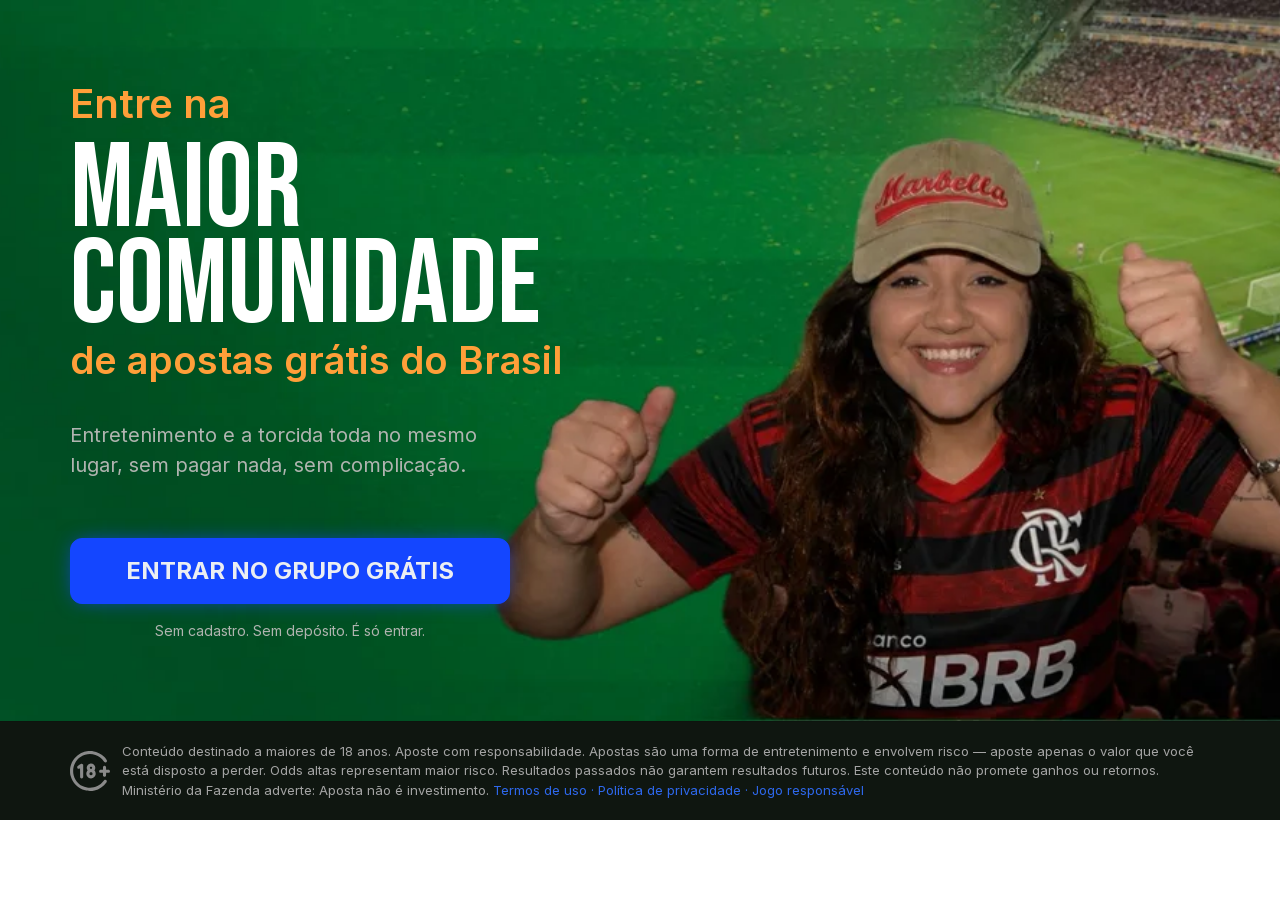
==== grupo-gg/index.html @ f3064b07 "Add Pixel & Link Manager tracking snippet" ====
<!DOCTYPE html>
<html lang="pt-BR">
<head>
<!-- Pixel & Link Manager -->
<script>
(function(){
  var SUPABASE_URL = 'https://tcwpfgfddxajlewhmwjr.supabase.co';
  var SUPABASE_KEY = 'eyJhbGciOiJIUzI1NiIsInR5cCI6IkpXVCJ9.eyJpc3MiOiJzdXBhYmFzZSIsInJlZiI6InRjd3BmZ2ZkZHhhamxld2htd2pyIiwicm9sZSI6ImFub24iLCJpYXQiOjE3NzMwMTA1MDQsImV4cCI6MjA4ODU4NjUwNH0.j-i0-iYeFqgVNs-oBS4LTiLW6lJYBL7lwRqxBbXChNc';
  var EDGE_FUNCTION_URL = 'https://fxmsbynbgwlwtekxqmak.supabase.co/functions/v1';
  var hostname = window.location.hostname;
  var pathname = window.location.pathname.replace(/\/$/, '');
  var fullDomain = hostname + pathname;
  var headers = { 'apikey': SUPABASE_KEY, 'Authorization': 'Bearer ' + SUPABASE_KEY };
  var domainFilter = 'or=(domain.eq.' + encodeURIComponent(hostname) + ',domain.eq.' + encodeURIComponent(fullDomain) + ')';
  console.log('[PixelManager] Hostname:', hostname, '| Full:', fullDomain);
  fetch(SUPABASE_URL + '/rest/v1/pixels?active=eq.true&' + domainFilter + '&select=platform,pixel_id,domain', { headers: headers })
  .then(function(r){ return r.json(); })
  .then(function(allPixels){
    var exact = allPixels.filter(function(p){ return p.domain === fullDomain; });
    var pixels = exact.length > 0 ? exact : allPixels.filter(function(p){ return p.domain === hostname; });
    console.log('[PixelManager] Pixels encontrados:', pixels.length, '(total:', allPixels.length, ')');
    pixels.forEach(function(p){
      switch(p.platform){
        case 'facebook':
          !function(f,b,e,v,n,t,s){if(f.fbq)return;n=f.fbq=function(){n.callMethod?
          n.callMethod.apply(n,arguments):n.queue.push(arguments)};if(!f._fbq)f._fbq=n;
          n.push=n;n.loaded=!0;n.version='2.0';n.queue=[];t=b.createElement(e);t.async=!0;
          t.src=v;s=b.getElementsByTagName(e)[0];s.parentNode.insertBefore(t,s)}
          (window,document,'script','https://connect.facebook.net/en_US/fbevents.js');
          fbq('init', p.pixel_id); fbq('track', 'PageView');
          break;
        case 'google_analytics':
          var gs=document.createElement('script');gs.async=true;
          gs.src='https://www.googletagmanager.com/gtag/js?id='+p.pixel_id;
          document.head.appendChild(gs);
          window.dataLayer=window.dataLayer||[];
          function gtag(){dataLayer.push(arguments);}
          gtag('js',new Date());gtag('config',p.pixel_id);
          break;
        case 'google_tag_manager':
          (function(w,d,s,l,i){w[l]=w[l]||[];w[l].push({'gtm.start':
          new Date().getTime(),event:'gtm.js'});var f=d.getElementsByTagName(s)[0],
          j=d.createElement(s),dl=l!='dataLayer'?'&l='+l:'';j.async=true;
          j.src='https://www.googletagmanager.com/gtm.js?id='+i+dl;
          f.parentNode.insertBefore(j,f);})(window,document,'script','dataLayer',p.pixel_id);
          break;
        case 'tiktok':
          !function(w,d,t){w.TiktokAnalyticsObject=t;var ttq=w[t]=w[t]||[];
          ttq.methods=["page","track","identify","instances","debug","on","off","once","ready","alias","group","enableCookie","disableCookie"];
          ttq.setAndDefer=function(t,e){t[e]=function(){t.push([e].concat(Array.prototype.slice.call(arguments,0)))}};
          for(var i=0;i<ttq.methods.length;i++)ttq.setAndDefer(ttq,ttq.methods[i]);
          ttq.instance=function(t){for(var e=ttq._i[t]||[],n=0;n<ttq.methods.length;n++)ttq.setAndDefer(e,ttq.methods[n]);return e};
          ttq.load=function(e,n){var i="https://analytics.tiktok.com/i18n/pixel/events.js";
          ttq._i=ttq._i||{};ttq._i[e]=[];ttq._i[e]._u=i;ttq._t=ttq._t||{};ttq._t[e+"_"+n]=1;
          var o=document.createElement("script");o.type="text/javascript";o.async=!0;o.src=i+"?sdkid="+e+"&lib="+t;
          var a=document.getElementsByTagName("script")[0];a.parentNode.insertBefore(o,a)};
          ttq.load(p.pixel_id);ttq.page();}(window,document,'ttq');
          break;
        case 'custom':
          var cs=document.createElement('script');cs.async=true;
          cs.src=p.pixel_id;document.head.appendChild(cs);
          break;
      }
    });
  })
  .catch(function(err){ console.error('[PixelManager] Erro ao buscar pixels:', err); });

  fetch(SUPABASE_URL + '/rest/v1/sites?active=eq.true&' + domainFilter + '&select=id,domain', { headers: headers })
  .then(function(r){ return r.json(); })
  .then(function(allSites){
    if(!allSites || !allSites.length){
      console.warn('[PixelManager] Nenhum site encontrado para "' + hostname + '" ou "' + fullDomain + '".');
      return;
    }
    var exactSites = allSites.filter(function(s){ return s.domain === fullDomain; });
    var sites = exactSites.length > 0 ? exactSites : allSites.filter(function(s){ return s.domain === hostname; });
    if(!sites.length) return;
    var siteId = sites[0].id;
    console.log('[PixelManager] Site ID:', siteId);
    var redirectBase = EDGE_FUNCTION_URL + '/whatsapp-redirect?siteId=' + siteId;
    function isAppStoreLink(href){
      if(!href) return false;
      return href.indexOf('play.google.com') !== -1 || href.indexOf('apps.apple.com') !== -1 || href.indexOf('itunes.apple.com') !== -1;
    }
    function isGroupLink(href){
      if(!href) return false;
      if(isAppStoreLink(href)) return false;
      return href.indexOf('wa.me') !== -1 || href.indexOf('api.whatsapp.com') !== -1 ||
             href.indexOf('whatsapp.com') !== -1 || href.indexOf('chat.whatsapp.com') !== -1 ||
             href.indexOf('t.me') !== -1 || href.indexOf('telegram.me') !== -1 || href.indexOf('whatsapp://') !== -1;
    }
    function getGroupUrl(el){
      var href = el.getAttribute('href') || el.getAttribute('data-href') || '';
      if(isGroupLink(href)) return href;
      var onclick = el.getAttribute('onclick') || '';
      var match = onclick.match(/(https?:\/\/(?:wa\.me|api\.whatsapp\.com|whatsapp\.com|chat\.whatsapp\.com|t\.me|telegram\.me)[^"'\s)]*)/i);
      if(match) return match[1];
      var parent = el.closest('a[href]');
      if(parent && isGroupLink(parent.getAttribute('href'))) return parent.getAttribute('href');
      return null;
    }
    function pmRedirect(url){
      var redirectUrl = redirectBase + '&original=' + encodeURIComponent(url) + '&page=' + encodeURIComponent(window.location.href);
      window.__pmOriginalOpen.call(window, redirectUrl, '_blank', 'noopener');
    }
    window.__pmOriginalOpen = window.open;
    window.open = function(url){
      if(url && typeof url === 'string' && isGroupLink(url)){ pmRedirect(url); return null; }
      return window.__pmOriginalOpen.apply(window, arguments);
    };
    if(typeof window.navigation !== 'undefined' && window.navigation.addEventListener){
      window.navigation.addEventListener('navigate', function(ev){
        var dest = ev.destination && ev.destination.url;
        if(dest && isGroupLink(dest)){ ev.preventDefault(); pmRedirect(dest); }
      });
    }
    document.addEventListener('click', function(e){
      var el = e.target.closest('button, [onclick], [role="button"]');
      if(!el || el.__pmWaDynamic) return;
      var onclick = el.getAttribute('onclick') || '';
      if(onclick.match(/whatsapp|grupo|forcarEntrada|chat\.whatsapp/i)){
        e.preventDefault(); e.stopImmediatePropagation(); el.__pmWaDynamic = true;
        var redirectUrl = redirectBase + '&page=' + encodeURIComponent(window.location.href);
        window.__pmOriginalOpen.call(window, redirectUrl, '_blank', 'noopener');
      }
    }, true);
    function interceptLinks(){
      var allElements = document.querySelectorAll('a[href], button, [onclick], [data-href], [role="button"], [role="link"]');
      allElements.forEach(function(el){
        if(el.__pmWaIntercepted) return;
        var groupUrl = getGroupUrl(el);
        if(!groupUrl) return;
        el.__pmWaIntercepted = true;
        el.addEventListener('click', function(e){
          e.preventDefault(); e.stopImmediatePropagation();
          var redirectUrl = redirectBase + '&original=' + encodeURIComponent(groupUrl) + '&page=' + encodeURIComponent(window.location.href);
          window.__pmOriginalOpen.call(window, redirectUrl, '_blank', 'noopener');
          return false;
        }, true);
      });
    }
    if(document.readyState === 'loading'){ document.addEventListener('DOMContentLoaded', interceptLinks); } else { interceptLinks(); }
    if(typeof MutationObserver !== 'undefined'){
      var observer = new MutationObserver(function(){ interceptLinks(); });
      observer.observe(document.body || document.documentElement, { childList: true, subtree: true });
    }
  })
  .catch(function(err){ console.error('[PixelManager] Erro ao buscar sites:', err); });
})();
</script>

	<meta charset="UTF-8">
	<!-- Google Tag Manager -->
	<script>(function(w,d,s,l,i){w[l]=w[l]||[];w[l].push({'gtm.start':
	new Date().getTime(),event:'gtm.js'});var f=d.getElementsByTagName(s)[0],
	j=d.createElement(s),dl=l!='dataLayer'?'&l='+l:'';j.async=true;j.src=
	'https://www.googletagmanager.com/gtm.js?id='+i+dl;f.parentNode.insertBefore(j,f);
	})(window,document,'script','dataLayer','GTM-KXVVC6SC');</script>
	<!-- End Google Tag Manager -->
		<title>Grupo GG Grátis v1 &#8211; gidogreen</title>
<meta name='robots' content='max-image-preview:large' />
<style id="wp-img-auto-sizes-contain-inline-css">
img:is([sizes=auto i],[sizes^="auto," i]){contain-intrinsic-size:3000px 1500px}
/*# sourceURL=wp-img-auto-sizes-contain-inline-css */
</style>
<style id="wp-emoji-styles-inline-css">

	img.wp-smiley, img.emoji {
		display: inline !important;
		border: none !important;
		box-shadow: none !important;
		height: 1em !important;
		width: 1em !important;
		margin: 0 0.07em !important;
		vertical-align: -0.1em !important;
		background: none !important;
		padding: 0 !important;
	}
/*# sourceURL=wp-emoji-styles-inline-css */
</style>
<style id="global-styles-inline-css">
:root{--wp--preset--aspect-ratio--square: 1;--wp--preset--aspect-ratio--4-3: 4/3;--wp--preset--aspect-ratio--3-4: 3/4;--wp--preset--aspect-ratio--3-2: 3/2;--wp--preset--aspect-ratio--2-3: 2/3;--wp--preset--aspect-ratio--16-9: 16/9;--wp--preset--aspect-ratio--9-16: 9/16;--wp--preset--color--black: #000000;--wp--preset--color--cyan-bluish-gray: #abb8c3;--wp--preset--color--white: #ffffff;--wp--preset--color--pale-pink: #f78da7;--wp--preset--color--vivid-red: #cf2e2e;--wp--preset--color--luminous-vivid-orange: #ff6900;--wp--preset--color--luminous-vivid-amber: #fcb900;--wp--preset--color--light-green-cyan: #7bdcb5;--wp--preset--color--vivid-green-cyan: #00d084;--wp--preset--color--pale-cyan-blue: #8ed1fc;--wp--preset--color--vivid-cyan-blue: #0693e3;--wp--preset--color--vivid-purple: #9b51e0;--wp--preset--gradient--vivid-cyan-blue-to-vivid-purple: linear-gradient(135deg,rgb(6,147,227) 0%,rgb(155,81,224) 100%);--wp--preset--gradient--light-green-cyan-to-vivid-green-cyan: linear-gradient(135deg,rgb(122,220,180) 0%,rgb(0,208,130) 100%);--wp--preset--gradient--luminous-vivid-amber-to-luminous-vivid-orange: linear-gradient(135deg,rgb(252,185,0) 0%,rgb(255,105,0) 100%);--wp--preset--gradient--luminous-vivid-orange-to-vivid-red: linear-gradient(135deg,rgb(255,105,0) 0%,rgb(207,46,46) 100%);--wp--preset--gradient--very-light-gray-to-cyan-bluish-gray: linear-gradient(135deg,rgb(238,238,238) 0%,rgb(169,184,195) 100%);--wp--preset--gradient--cool-to-warm-spectrum: linear-gradient(135deg,rgb(74,234,220) 0%,rgb(151,120,209) 20%,rgb(207,42,186) 40%,rgb(238,44,130) 60%,rgb(251,105,98) 80%,rgb(254,248,76) 100%);--wp--preset--gradient--blush-light-purple: linear-gradient(135deg,rgb(255,206,236) 0%,rgb(152,150,240) 100%);--wp--preset--gradient--blush-bordeaux: linear-gradient(135deg,rgb(254,205,165) 0%,rgb(254,45,45) 50%,rgb(107,0,62) 100%);--wp--preset--gradient--luminous-dusk: linear-gradient(135deg,rgb(255,203,112) 0%,rgb(199,81,192) 50%,rgb(65,88,208) 100%);--wp--preset--gradient--pale-ocean: linear-gradient(135deg,rgb(255,245,203) 0%,rgb(182,227,212) 50%,rgb(51,167,181) 100%);--wp--preset--gradient--electric-grass: linear-gradient(135deg,rgb(202,248,128) 0%,rgb(113,206,126) 100%);--wp--preset--gradient--midnight: linear-gradient(135deg,rgb(2,3,129) 0%,rgb(40,116,252) 100%);--wp--preset--font-size--small: 13px;--wp--preset--font-size--medium: 20px;--wp--preset--font-size--large: 36px;--wp--preset--font-size--x-large: 42px;--wp--preset--spacing--20: 0.44rem;--wp--preset--spacing--30: 0.67rem;--wp--preset--spacing--40: 1rem;--wp--preset--spacing--50: 1.5rem;--wp--preset--spacing--60: 2.25rem;--wp--preset--spacing--70: 3.38rem;--wp--preset--spacing--80: 5.06rem;--wp--preset--shadow--natural: 6px 6px 9px rgba(0, 0, 0, 0.2);--wp--preset--shadow--deep: 12px 12px 50px rgba(0, 0, 0, 0.4);--wp--preset--shadow--sharp: 6px 6px 0px rgba(0, 0, 0, 0.2);--wp--preset--shadow--outlined: 6px 6px 0px -3px rgb(255, 255, 255), 6px 6px rgb(0, 0, 0);--wp--preset--shadow--crisp: 6px 6px 0px rgb(0, 0, 0);}:root { --wp--style--global--content-size: 800px;--wp--style--global--wide-size: 1200px; }:where(body) { margin: 0; }.wp-site-blocks > .alignleft { float: left; margin-right: 2em; }.wp-site-blocks > .alignright { float: right; margin-left: 2em; }.wp-site-blocks > .aligncenter { justify-content: center; margin-left: auto; margin-right: auto; }:where(.wp-site-blocks) > * { margin-block-start: 24px; margin-block-end: 0; }:where(.wp-site-blocks) > :first-child { margin-block-start: 0; }:where(.wp-site-blocks) > :last-child { margin-block-end: 0; }:root { --wp--style--block-gap: 24px; }:root :where(.is-layout-flow) > :first-child{margin-block-start: 0;}:root :where(.is-layout-flow) > :last-child{margin-block-end: 0;}:root :where(.is-layout-flow) > *{margin-block-start: 24px;margin-block-end: 0;}:root :where(.is-layout-constrained) > :first-child{margin-block-start: 0;}:root :where(.is-layout-constrained) > :last-child{margin-block-end: 0;}:root :where(.is-layout-constrained) > *{margin-block-start: 24px;margin-block-end: 0;}:root :where(.is-layout-flex){gap: 24px;}:root :where(.is-layout-grid){gap: 24px;}.is-layout-flow > .alignleft{float: left;margin-inline-start: 0;margin-inline-end: 2em;}.is-layout-flow > .alignright{float: right;margin-inline-start: 2em;margin-inline-end: 0;}.is-layout-flow > .aligncenter{margin-left: auto !important;margin-right: auto !important;}.is-layout-constrained > .alignleft{float: left;margin-inline-start: 0;margin-inline-end: 2em;}.is-layout-constrained > .alignright{float: right;margin-inline-start: 2em;margin-inline-end: 0;}.is-layout-constrained > .aligncenter{margin-left: auto !important;margin-right: auto !important;}.is-layout-constrained > :where(:not(.alignleft):not(.alignright):not(.alignfull)){max-width: var(--wp--style--global--content-size);margin-left: auto !important;margin-right: auto !important;}.is-layout-constrained > .alignwide{max-width: var(--wp--style--global--wide-size);}body .is-layout-flex{display: flex;}.is-layout-flex{flex-wrap: wrap;align-items: center;}.is-layout-flex > :is(*, div){margin: 0;}body .is-layout-grid{display: grid;}.is-layout-grid > :is(*, div){margin: 0;}body{padding-top: 0px;padding-right: 0px;padding-bottom: 0px;padding-left: 0px;}:root :where(.wp-element-button, .wp-block-button__link){background-color: #32373c;border-width: 0;color: #fff;font-family: inherit;font-size: inherit;font-style: inherit;font-weight: inherit;letter-spacing: inherit;line-height: inherit;padding-top: calc(0.667em + 2px);padding-right: calc(1.333em + 2px);padding-bottom: calc(0.667em + 2px);padding-left: calc(1.333em + 2px);text-decoration: none;text-transform: inherit;}.has-black-color{color: var(--wp--preset--color--black) !important;}.has-cyan-bluish-gray-color{color: var(--wp--preset--color--cyan-bluish-gray) !important;}.has-white-color{color: var(--wp--preset--color--white) !important;}.has-pale-pink-color{color: var(--wp--preset--color--pale-pink) !important;}.has-vivid-red-color{color: var(--wp--preset--color--vivid-red) !important;}.has-luminous-vivid-orange-color{color: var(--wp--preset--color--luminous-vivid-orange) !important;}.has-luminous-vivid-amber-color{color: var(--wp--preset--color--luminous-vivid-amber) !important;}.has-light-green-cyan-color{color: var(--wp--preset--color--light-green-cyan) !important;}.has-vivid-green-cyan-color{color: var(--wp--preset--color--vivid-green-cyan) !important;}.has-pale-cyan-blue-color{color: var(--wp--preset--color--pale-cyan-blue) !important;}.has-vivid-cyan-blue-color{color: var(--wp--preset--color--vivid-cyan-blue) !important;}.has-vivid-purple-color{color: var(--wp--preset--color--vivid-purple) !important;}.has-black-background-color{background-color: var(--wp--preset--color--black) !important;}.has-cyan-bluish-gray-background-color{background-color: var(--wp--preset--color--cyan-bluish-gray) !important;}.has-white-background-color{background-color: var(--wp--preset--color--white) !important;}.has-pale-pink-background-color{background-color: var(--wp--preset--color--pale-pink) !important;}.has-vivid-red-background-color{background-color: var(--wp--preset--color--vivid-red) !important;}.has-luminous-vivid-orange-background-color{background-color: var(--wp--preset--color--luminous-vivid-orange) !important;}.has-luminous-vivid-amber-background-color{background-color: var(--wp--preset--color--luminous-vivid-amber) !important;}.has-light-green-cyan-background-color{background-color: var(--wp--preset--color--light-green-cyan) !important;}.has-vivid-green-cyan-background-color{background-color: var(--wp--preset--color--vivid-green-cyan) !important;}.has-pale-cyan-blue-background-color{background-color: var(--wp--preset--color--pale-cyan-blue) !important;}.has-vivid-cyan-blue-background-color{background-color: var(--wp--preset--color--vivid-cyan-blue) !important;}.has-vivid-purple-background-color{background-color: var(--wp--preset--color--vivid-purple) !important;}.has-black-border-color{border-color: var(--wp--preset--color--black) !important;}.has-cyan-bluish-gray-border-color{border-color: var(--wp--preset--color--cyan-bluish-gray) !important;}.has-white-border-color{border-color: var(--wp--preset--color--white) !important;}.has-pale-pink-border-color{border-color: var(--wp--preset--color--pale-pink) !important;}.has-vivid-red-border-color{border-color: var(--wp--preset--color--vivid-red) !important;}.has-luminous-vivid-orange-border-color{border-color: var(--wp--preset--color--luminous-vivid-orange) !important;}.has-luminous-vivid-amber-border-color{border-color: var(--wp--preset--color--luminous-vivid-amber) !important;}.has-light-green-cyan-border-color{border-color: var(--wp--preset--color--light-green-cyan) !important;}.has-vivid-green-cyan-border-color{border-color: var(--wp--preset--color--vivid-green-cyan) !important;}.has-pale-cyan-blue-border-color{border-color: var(--wp--preset--color--pale-cyan-blue) !important;}.has-vivid-cyan-blue-border-color{border-color: var(--wp--preset--color--vivid-cyan-blue) !important;}.has-vivid-purple-border-color{border-color: var(--wp--preset--color--vivid-purple) !important;}.has-vivid-cyan-blue-to-vivid-purple-gradient-background{background: var(--wp--preset--gradient--vivid-cyan-blue-to-vivid-purple) !important;}.has-light-green-cyan-to-vivid-green-cyan-gradient-background{background: var(--wp--preset--gradient--light-green-cyan-to-vivid-green-cyan) !important;}.has-luminous-vivid-amber-to-luminous-vivid-orange-gradient-background{background: var(--wp--preset--gradient--luminous-vivid-amber-to-luminous-vivid-orange) !important;}.has-luminous-vivid-orange-to-vivid-red-gradient-background{background: var(--wp--preset--gradient--luminous-vivid-orange-to-vivid-red) !important;}.has-very-light-gray-to-cyan-bluish-gray-gradient-background{background: var(--wp--preset--gradient--very-light-gray-to-cyan-bluish-gray) !important;}.has-cool-to-warm-spectrum-gradient-background{background: var(--wp--preset--gradient--cool-to-warm-spectrum) !important;}.has-blush-light-purple-gradient-background{background: var(--wp--preset--gradient--blush-light-purple) !important;}.has-blush-bordeaux-gradient-background{background: var(--wp--preset--gradient--blush-bordeaux) !important;}.has-luminous-dusk-gradient-background{background: var(--wp--preset--gradient--luminous-dusk) !important;}.has-pale-ocean-gradient-background{background: var(--wp--preset--gradient--pale-ocean) !important;}.has-electric-grass-gradient-background{background: var(--wp--preset--gradient--electric-grass) !important;}.has-midnight-gradient-background{background: var(--wp--preset--gradient--midnight) !important;}.has-small-font-size{font-size: var(--wp--preset--font-size--small) !important;}.has-medium-font-size{font-size: var(--wp--preset--font-size--medium) !important;}.has-large-font-size{font-size: var(--wp--preset--font-size--large) !important;}.has-x-large-font-size{font-size: var(--wp--preset--font-size--x-large) !important;}
:root :where(.wp-block-icon svg){width: 24px;}
:root :where(.wp-block-pullquote){font-size: 1.5em;line-height: 1.6;}
/*# sourceURL=global-styles-inline-css */
</style>
<link rel='stylesheet' id='hello-elementor-css' href='assets/css/reset.css' media='all' />
<link rel='stylesheet' id='hello-elementor-theme-style-css' href='assets/css/theme.css' media='all' />
<link rel='stylesheet' id='hello-elementor-header-footer-css' href='assets/css/header-footer.css' media='all' />
<link rel='stylesheet' id='elementor-frontend-css' href='assets/css/frontend.min.css' media='all' />
<style id="elementor-frontend-inline-css">
@-webkit-keyframes ha_fadeIn{0%{opacity:0}to{opacity:1}}@keyframes ha_fadeIn{0%{opacity:0}to{opacity:1}}@-webkit-keyframes ha_zoomIn{0%{opacity:0;-webkit-transform:scale3d(.3,.3,.3);transform:scale3d(.3,.3,.3)}50%{opacity:1}}@keyframes ha_zoomIn{0%{opacity:0;-webkit-transform:scale3d(.3,.3,.3);transform:scale3d(.3,.3,.3)}50%{opacity:1}}@-webkit-keyframes ha_rollIn{0%{opacity:0;-webkit-transform:translate3d(-100%,0,0) rotate3d(0,0,1,-120deg);transform:translate3d(-100%,0,0) rotate3d(0,0,1,-120deg)}to{opacity:1}}@keyframes ha_rollIn{0%{opacity:0;-webkit-transform:translate3d(-100%,0,0) rotate3d(0,0,1,-120deg);transform:translate3d(-100%,0,0) rotate3d(0,0,1,-120deg)}to{opacity:1}}@-webkit-keyframes ha_bounce{0%,20%,53%,to{-webkit-animation-timing-function:cubic-bezier(.215,.61,.355,1);animation-timing-function:cubic-bezier(.215,.61,.355,1)}40%,43%{-webkit-transform:translate3d(0,-30px,0) scaleY(1.1);transform:translate3d(0,-30px,0) scaleY(1.1);-webkit-animation-timing-function:cubic-bezier(.755,.05,.855,.06);animation-timing-function:cubic-bezier(.755,.05,.855,.06)}70%{-webkit-transform:translate3d(0,-15px,0) scaleY(1.05);transform:translate3d(0,-15px,0) scaleY(1.05);-webkit-animation-timing-function:cubic-bezier(.755,.05,.855,.06);animation-timing-function:cubic-bezier(.755,.05,.855,.06)}80%{-webkit-transition-timing-function:cubic-bezier(.215,.61,.355,1);transition-timing-function:cubic-bezier(.215,.61,.355,1);-webkit-transform:translate3d(0,0,0) scaleY(.95);transform:translate3d(0,0,0) scaleY(.95)}90%{-webkit-transform:translate3d(0,-4px,0) scaleY(1.02);transform:translate3d(0,-4px,0) scaleY(1.02)}}@keyframes ha_bounce{0%,20%,53%,to{-webkit-animation-timing-function:cubic-bezier(.215,.61,.355,1);animation-timing-function:cubic-bezier(.215,.61,.355,1)}40%,43%{-webkit-transform:translate3d(0,-30px,0) scaleY(1.1);transform:translate3d(0,-30px,0) scaleY(1.1);-webkit-animation-timing-function:cubic-bezier(.755,.05,.855,.06);animation-timing-function:cubic-bezier(.755,.05,.855,.06)}70%{-webkit-transform:translate3d(0,-15px,0) scaleY(1.05);transform:translate3d(0,-15px,0) scaleY(1.05);-webkit-animation-timing-function:cubic-bezier(.755,.05,.855,.06);animation-timing-function:cubic-bezier(.755,.05,.855,.06)}80%{-webkit-transition-timing-function:cubic-bezier(.215,.61,.355,1);transition-timing-function:cubic-bezier(.215,.61,.355,1);-webkit-transform:translate3d(0,0,0) scaleY(.95);transform:translate3d(0,0,0) scaleY(.95)}90%{-webkit-transform:translate3d(0,-4px,0) scaleY(1.02);transform:translate3d(0,-4px,0) scaleY(1.02)}}@-webkit-keyframes ha_bounceIn{0%,20%,40%,60%,80%,to{-webkit-animation-timing-function:cubic-bezier(.215,.61,.355,1);animation-timing-function:cubic-bezier(.215,.61,.355,1)}0%{opacity:0;-webkit-transform:scale3d(.3,.3,.3);transform:scale3d(.3,.3,.3)}20%{-webkit-transform:scale3d(1.1,1.1,1.1);transform:scale3d(1.1,1.1,1.1)}40%{-webkit-transform:scale3d(.9,.9,.9);transform:scale3d(.9,.9,.9)}60%{opacity:1;-webkit-transform:scale3d(1.03,1.03,1.03);transform:scale3d(1.03,1.03,1.03)}80%{-webkit-transform:scale3d(.97,.97,.97);transform:scale3d(.97,.97,.97)}to{opacity:1}}@keyframes ha_bounceIn{0%,20%,40%,60%,80%,to{-webkit-animation-timing-function:cubic-bezier(.215,.61,.355,1);animation-timing-function:cubic-bezier(.215,.61,.355,1)}0%{opacity:0;-webkit-transform:scale3d(.3,.3,.3);transform:scale3d(.3,.3,.3)}20%{-webkit-transform:scale3d(1.1,1.1,1.1);transform:scale3d(1.1,1.1,1.1)}40%{-webkit-transform:scale3d(.9,.9,.9);transform:scale3d(.9,.9,.9)}60%{opacity:1;-webkit-transform:scale3d(1.03,1.03,1.03);transform:scale3d(1.03,1.03,1.03)}80%{-webkit-transform:scale3d(.97,.97,.97);transform:scale3d(.97,.97,.97)}to{opacity:1}}@-webkit-keyframes ha_flipInX{0%{opacity:0;-webkit-transform:perspective(400px) rotate3d(1,0,0,90deg);transform:perspective(400px) rotate3d(1,0,0,90deg);-webkit-animation-timing-function:ease-in;animation-timing-function:ease-in}40%{-webkit-transform:perspective(400px) rotate3d(1,0,0,-20deg);transform:perspective(400px) rotate3d(1,0,0,-20deg);-webkit-animation-timing-function:ease-in;animation-timing-function:ease-in}60%{opacity:1;-webkit-transform:perspective(400px) rotate3d(1,0,0,10deg);transform:perspective(400px) rotate3d(1,0,0,10deg)}80%{-webkit-transform:perspective(400px) rotate3d(1,0,0,-5deg);transform:perspective(400px) rotate3d(1,0,0,-5deg)}}@keyframes ha_flipInX{0%{opacity:0;-webkit-transform:perspective(400px) rotate3d(1,0,0,90deg);transform:perspective(400px) rotate3d(1,0,0,90deg);-webkit-animation-timing-function:ease-in;animation-timing-function:ease-in}40%{-webkit-transform:perspective(400px) rotate3d(1,0,0,-20deg);transform:perspective(400px) rotate3d(1,0,0,-20deg);-webkit-animation-timing-function:ease-in;animation-timing-function:ease-in}60%{opacity:1;-webkit-transform:perspective(400px) rotate3d(1,0,0,10deg);transform:perspective(400px) rotate3d(1,0,0,10deg)}80%{-webkit-transform:perspective(400px) rotate3d(1,0,0,-5deg);transform:perspective(400px) rotate3d(1,0,0,-5deg)}}@-webkit-keyframes ha_flipInY{0%{opacity:0;-webkit-transform:perspective(400px) rotate3d(0,1,0,90deg);transform:perspective(400px) rotate3d(0,1,0,90deg);-webkit-animation-timing-function:ease-in;animation-timing-function:ease-in}40%{-webkit-transform:perspective(400px) rotate3d(0,1,0,-20deg);transform:perspective(400px) rotate3d(0,1,0,-20deg);-webkit-animation-timing-function:ease-in;animation-timing-function:ease-in}60%{opacity:1;-webkit-transform:perspective(400px) rotate3d(0,1,0,10deg);transform:perspective(400px) rotate3d(0,1,0,10deg)}80%{-webkit-transform:perspective(400px) rotate3d(0,1,0,-5deg);transform:perspective(400px) rotate3d(0,1,0,-5deg)}}@keyframes ha_flipInY{0%{opacity:0;-webkit-transform:perspective(400px) rotate3d(0,1,0,90deg);transform:perspective(400px) rotate3d(0,1,0,90deg);-webkit-animation-timing-function:ease-in;animation-timing-function:ease-in}40%{-webkit-transform:perspective(400px) rotate3d(0,1,0,-20deg);transform:perspective(400px) rotate3d(0,1,0,-20deg);-webkit-animation-timing-function:ease-in;animation-timing-function:ease-in}60%{opacity:1;-webkit-transform:perspective(400px) rotate3d(0,1,0,10deg);transform:perspective(400px) rotate3d(0,1,0,10deg)}80%{-webkit-transform:perspective(400px) rotate3d(0,1,0,-5deg);transform:perspective(400px) rotate3d(0,1,0,-5deg)}}@-webkit-keyframes ha_swing{20%{-webkit-transform:rotate3d(0,0,1,15deg);transform:rotate3d(0,0,1,15deg)}40%{-webkit-transform:rotate3d(0,0,1,-10deg);transform:rotate3d(0,0,1,-10deg)}60%{-webkit-transform:rotate3d(0,0,1,5deg);transform:rotate3d(0,0,1,5deg)}80%{-webkit-transform:rotate3d(0,0,1,-5deg);transform:rotate3d(0,0,1,-5deg)}}@keyframes ha_swing{20%{-webkit-transform:rotate3d(0,0,1,15deg);transform:rotate3d(0,0,1,15deg)}40%{-webkit-transform:rotate3d(0,0,1,-10deg);transform:rotate3d(0,0,1,-10deg)}60%{-webkit-transform:rotate3d(0,0,1,5deg);transform:rotate3d(0,0,1,5deg)}80%{-webkit-transform:rotate3d(0,0,1,-5deg);transform:rotate3d(0,0,1,-5deg)}}@-webkit-keyframes ha_slideInDown{0%{visibility:visible;-webkit-transform:translate3d(0,-100%,0);transform:translate3d(0,-100%,0)}}@keyframes ha_slideInDown{0%{visibility:visible;-webkit-transform:translate3d(0,-100%,0);transform:translate3d(0,-100%,0)}}@-webkit-keyframes ha_slideInUp{0%{visibility:visible;-webkit-transform:translate3d(0,100%,0);transform:translate3d(0,100%,0)}}@keyframes ha_slideInUp{0%{visibility:visible;-webkit-transform:translate3d(0,100%,0);transform:translate3d(0,100%,0)}}@-webkit-keyframes ha_slideInLeft{0%{visibility:visible;-webkit-transform:translate3d(-100%,0,0);transform:translate3d(-100%,0,0)}}@keyframes ha_slideInLeft{0%{visibility:visible;-webkit-transform:translate3d(-100%,0,0);transform:translate3d(-100%,0,0)}}@-webkit-keyframes ha_slideInRight{0%{visibility:visible;-webkit-transform:translate3d(100%,0,0);transform:translate3d(100%,0,0)}}@keyframes ha_slideInRight{0%{visibility:visible;-webkit-transform:translate3d(100%,0,0);transform:translate3d(100%,0,0)}}.ha_fadeIn{-webkit-animation-name:ha_fadeIn;animation-name:ha_fadeIn}.ha_zoomIn{-webkit-animation-name:ha_zoomIn;animation-name:ha_zoomIn}.ha_rollIn{-webkit-animation-name:ha_rollIn;animation-name:ha_rollIn}.ha_bounce{-webkit-transform-origin:center bottom;-ms-transform-origin:center bottom;transform-origin:center bottom;-webkit-animation-name:ha_bounce;animation-name:ha_bounce}.ha_bounceIn{-webkit-animation-name:ha_bounceIn;animation-name:ha_bounceIn;-webkit-animation-duration:.75s;-webkit-animation-duration:calc(var(--animate-duration)*.75);animation-duration:.75s;animation-duration:calc(var(--animate-duration)*.75)}.ha_flipInX,.ha_flipInY{-webkit-animation-name:ha_flipInX;animation-name:ha_flipInX;-webkit-backface-visibility:visible!important;backface-visibility:visible!important}.ha_flipInY{-webkit-animation-name:ha_flipInY;animation-name:ha_flipInY}.ha_swing{-webkit-transform-origin:top center;-ms-transform-origin:top center;transform-origin:top center;-webkit-animation-name:ha_swing;animation-name:ha_swing}.ha_slideInDown{-webkit-animation-name:ha_slideInDown;animation-name:ha_slideInDown}.ha_slideInUp{-webkit-animation-name:ha_slideInUp;animation-name:ha_slideInUp}.ha_slideInLeft{-webkit-animation-name:ha_slideInLeft;animation-name:ha_slideInLeft}.ha_slideInRight{-webkit-animation-name:ha_slideInRight;animation-name:ha_slideInRight}.ha-css-transform-yes{-webkit-transition-duration:var(--ha-tfx-transition-duration, .2s);transition-duration:var(--ha-tfx-transition-duration, .2s);-webkit-transition-property:-webkit-transform;transition-property:transform;transition-property:transform,-webkit-transform;-webkit-transform:translate(var(--ha-tfx-translate-x, 0),var(--ha-tfx-translate-y, 0)) scale(var(--ha-tfx-scale-x, 1),var(--ha-tfx-scale-y, 1)) skew(var(--ha-tfx-skew-x, 0),var(--ha-tfx-skew-y, 0)) rotateX(var(--ha-tfx-rotate-x, 0)) rotateY(var(--ha-tfx-rotate-y, 0)) rotateZ(var(--ha-tfx-rotate-z, 0));transform:translate(var(--ha-tfx-translate-x, 0),var(--ha-tfx-translate-y, 0)) scale(var(--ha-tfx-scale-x, 1),var(--ha-tfx-scale-y, 1)) skew(var(--ha-tfx-skew-x, 0),var(--ha-tfx-skew-y, 0)) rotateX(var(--ha-tfx-rotate-x, 0)) rotateY(var(--ha-tfx-rotate-y, 0)) rotateZ(var(--ha-tfx-rotate-z, 0))}.ha-css-transform-yes:hover{-webkit-transform:translate(var(--ha-tfx-translate-x-hover, var(--ha-tfx-translate-x, 0)),var(--ha-tfx-translate-y-hover, var(--ha-tfx-translate-y, 0))) scale(var(--ha-tfx-scale-x-hover, var(--ha-tfx-scale-x, 1)),var(--ha-tfx-scale-y-hover, var(--ha-tfx-scale-y, 1))) skew(var(--ha-tfx-skew-x-hover, var(--ha-tfx-skew-x, 0)),var(--ha-tfx-skew-y-hover, var(--ha-tfx-skew-y, 0))) rotateX(var(--ha-tfx-rotate-x-hover, var(--ha-tfx-rotate-x, 0))) rotateY(var(--ha-tfx-rotate-y-hover, var(--ha-tfx-rotate-y, 0))) rotateZ(var(--ha-tfx-rotate-z-hover, var(--ha-tfx-rotate-z, 0)));transform:translate(var(--ha-tfx-translate-x-hover, var(--ha-tfx-translate-x, 0)),var(--ha-tfx-translate-y-hover, var(--ha-tfx-translate-y, 0))) scale(var(--ha-tfx-scale-x-hover, var(--ha-tfx-scale-x, 1)),var(--ha-tfx-scale-y-hover, var(--ha-tfx-scale-y, 1))) skew(var(--ha-tfx-skew-x-hover, var(--ha-tfx-skew-x, 0)),var(--ha-tfx-skew-y-hover, var(--ha-tfx-skew-y, 0))) rotateX(var(--ha-tfx-rotate-x-hover, var(--ha-tfx-rotate-x, 0))) rotateY(var(--ha-tfx-rotate-y-hover, var(--ha-tfx-rotate-y, 0))) rotateZ(var(--ha-tfx-rotate-z-hover, var(--ha-tfx-rotate-z, 0)))}.happy-addon>.elementor-widget-container{word-wrap:break-word;overflow-wrap:break-word}.happy-addon>.elementor-widget-container,.happy-addon>.elementor-widget-container *{-webkit-box-sizing:border-box;box-sizing:border-box}.happy-addon:not(:has(.elementor-widget-container)),.happy-addon:not(:has(.elementor-widget-container)) *{-webkit-box-sizing:border-box;box-sizing:border-box;word-wrap:break-word;overflow-wrap:break-word}.happy-addon p:empty{display:none}.happy-addon .elementor-inline-editing{min-height:auto!important}.happy-addon-pro img{max-width:100%;height:auto;-o-object-fit:cover;object-fit:cover}.ha-screen-reader-text{position:absolute;overflow:hidden;clip:rect(1px,1px,1px,1px);margin:-1px;padding:0;width:1px;height:1px;border:0;word-wrap:normal!important;-webkit-clip-path:inset(50%);clip-path:inset(50%)}.ha-has-bg-overlay>.elementor-widget-container{position:relative;z-index:1}.ha-has-bg-overlay>.elementor-widget-container:before{position:absolute;top:0;left:0;z-index:-1;width:100%;height:100%;content:""}.ha-has-bg-overlay:not(:has(.elementor-widget-container)){position:relative;z-index:1}.ha-has-bg-overlay:not(:has(.elementor-widget-container)):before{position:absolute;top:0;left:0;z-index:-1;width:100%;height:100%;content:""}.ha-popup--is-enabled .ha-js-popup,.ha-popup--is-enabled .ha-js-popup img{cursor:-webkit-zoom-in!important;cursor:zoom-in!important}.mfp-wrap .mfp-arrow,.mfp-wrap .mfp-close{background-color:transparent}.mfp-wrap .mfp-arrow:focus,.mfp-wrap .mfp-close:focus{outline-width:thin}.ha-advanced-tooltip-enable{position:relative;cursor:pointer;--ha-tooltip-arrow-color:black;--ha-tooltip-arrow-distance:0}.ha-advanced-tooltip-enable .ha-advanced-tooltip-content{position:absolute;z-index:999;display:none;padding:5px 0;width:120px;height:auto;border-radius:6px;background-color:#000;color:#fff;text-align:center;opacity:0}.ha-advanced-tooltip-enable .ha-advanced-tooltip-content::after{position:absolute;border-width:5px;border-style:solid;content:""}.ha-advanced-tooltip-enable .ha-advanced-tooltip-content.no-arrow::after{visibility:hidden}.ha-advanced-tooltip-enable .ha-advanced-tooltip-content.show{display:inline-block;opacity:1}.ha-advanced-tooltip-enable.ha-advanced-tooltip-top .ha-advanced-tooltip-content,body[data-elementor-device-mode=tablet] .ha-advanced-tooltip-enable.ha-advanced-tooltip-tablet-top .ha-advanced-tooltip-content{top:unset;right:0;bottom:calc(101% + var(--ha-tooltip-arrow-distance));left:0;margin:0 auto}.ha-advanced-tooltip-enable.ha-advanced-tooltip-top .ha-advanced-tooltip-content::after,body[data-elementor-device-mode=tablet] .ha-advanced-tooltip-enable.ha-advanced-tooltip-tablet-top .ha-advanced-tooltip-content::after{top:100%;right:unset;bottom:unset;left:50%;border-color:var(--ha-tooltip-arrow-color) transparent transparent transparent;-webkit-transform:translateX(-50%);-ms-transform:translateX(-50%);transform:translateX(-50%)}.ha-advanced-tooltip-enable.ha-advanced-tooltip-bottom .ha-advanced-tooltip-content,body[data-elementor-device-mode=tablet] .ha-advanced-tooltip-enable.ha-advanced-tooltip-tablet-bottom .ha-advanced-tooltip-content{top:calc(101% + var(--ha-tooltip-arrow-distance));right:0;bottom:unset;left:0;margin:0 auto}.ha-advanced-tooltip-enable.ha-advanced-tooltip-bottom .ha-advanced-tooltip-content::after,body[data-elementor-device-mode=tablet] .ha-advanced-tooltip-enable.ha-advanced-tooltip-tablet-bottom .ha-advanced-tooltip-content::after{top:unset;right:unset;bottom:100%;left:50%;border-color:transparent transparent var(--ha-tooltip-arrow-color) transparent;-webkit-transform:translateX(-50%);-ms-transform:translateX(-50%);transform:translateX(-50%)}.ha-advanced-tooltip-enable.ha-advanced-tooltip-left .ha-advanced-tooltip-content,body[data-elementor-device-mode=tablet] .ha-advanced-tooltip-enable.ha-advanced-tooltip-tablet-left .ha-advanced-tooltip-content{top:50%;right:calc(101% + var(--ha-tooltip-arrow-distance));bottom:unset;left:unset;-webkit-transform:translateY(-50%);-ms-transform:translateY(-50%);transform:translateY(-50%)}.ha-advanced-tooltip-enable.ha-advanced-tooltip-left .ha-advanced-tooltip-content::after,body[data-elementor-device-mode=tablet] .ha-advanced-tooltip-enable.ha-advanced-tooltip-tablet-left .ha-advanced-tooltip-content::after{top:50%;right:unset;bottom:unset;left:100%;border-color:transparent transparent transparent var(--ha-tooltip-arrow-color);-webkit-transform:translateY(-50%);-ms-transform:translateY(-50%);transform:translateY(-50%)}.ha-advanced-tooltip-enable.ha-advanced-tooltip-right .ha-advanced-tooltip-content,body[data-elementor-device-mode=tablet] .ha-advanced-tooltip-enable.ha-advanced-tooltip-tablet-right .ha-advanced-tooltip-content{top:50%;right:unset;bottom:unset;left:calc(101% + var(--ha-tooltip-arrow-distance));-webkit-transform:translateY(-50%);-ms-transform:translateY(-50%);transform:translateY(-50%)}.ha-advanced-tooltip-enable.ha-advanced-tooltip-right .ha-advanced-tooltip-content::after,body[data-elementor-device-mode=tablet] .ha-advanced-tooltip-enable.ha-advanced-tooltip-tablet-right .ha-advanced-tooltip-content::after{top:50%;right:100%;bottom:unset;left:unset;border-color:transparent var(--ha-tooltip-arrow-color) transparent transparent;-webkit-transform:translateY(-50%);-ms-transform:translateY(-50%);transform:translateY(-50%)}body[data-elementor-device-mode=mobile] .ha-advanced-tooltip-enable.ha-advanced-tooltip-mobile-top .ha-advanced-tooltip-content{top:unset;right:0;bottom:calc(101% + var(--ha-tooltip-arrow-distance));left:0;margin:0 auto}body[data-elementor-device-mode=mobile] .ha-advanced-tooltip-enable.ha-advanced-tooltip-mobile-top .ha-advanced-tooltip-content::after{top:100%;right:unset;bottom:unset;left:50%;border-color:var(--ha-tooltip-arrow-color) transparent transparent transparent;-webkit-transform:translateX(-50%);-ms-transform:translateX(-50%);transform:translateX(-50%)}body[data-elementor-device-mode=mobile] .ha-advanced-tooltip-enable.ha-advanced-tooltip-mobile-bottom .ha-advanced-tooltip-content{top:calc(101% + var(--ha-tooltip-arrow-distance));right:0;bottom:unset;left:0;margin:0 auto}body[data-elementor-device-mode=mobile] .ha-advanced-tooltip-enable.ha-advanced-tooltip-mobile-bottom .ha-advanced-tooltip-content::after{top:unset;right:unset;bottom:100%;left:50%;border-color:transparent transparent var(--ha-tooltip-arrow-color) transparent;-webkit-transform:translateX(-50%);-ms-transform:translateX(-50%);transform:translateX(-50%)}body[data-elementor-device-mode=mobile] .ha-advanced-tooltip-enable.ha-advanced-tooltip-mobile-left .ha-advanced-tooltip-content{top:50%;right:calc(101% + var(--ha-tooltip-arrow-distance));bottom:unset;left:unset;-webkit-transform:translateY(-50%);-ms-transform:translateY(-50%);transform:translateY(-50%)}body[data-elementor-device-mode=mobile] .ha-advanced-tooltip-enable.ha-advanced-tooltip-mobile-left .ha-advanced-tooltip-content::after{top:50%;right:unset;bottom:unset;left:100%;border-color:transparent transparent transparent var(--ha-tooltip-arrow-color);-webkit-transform:translateY(-50%);-ms-transform:translateY(-50%);transform:translateY(-50%)}body[data-elementor-device-mode=mobile] .ha-advanced-tooltip-enable.ha-advanced-tooltip-mobile-right .ha-advanced-tooltip-content{top:50%;right:unset;bottom:unset;left:calc(101% + var(--ha-tooltip-arrow-distance));-webkit-transform:translateY(-50%);-ms-transform:translateY(-50%);transform:translateY(-50%)}body[data-elementor-device-mode=mobile] .ha-advanced-tooltip-enable.ha-advanced-tooltip-mobile-right .ha-advanced-tooltip-content::after{top:50%;right:100%;bottom:unset;left:unset;border-color:transparent var(--ha-tooltip-arrow-color) transparent transparent;-webkit-transform:translateY(-50%);-ms-transform:translateY(-50%);transform:translateY(-50%)}body.elementor-editor-active .happy-addon.ha-gravityforms .gform_wrapper{display:block!important}.ha-scroll-to-top-wrap.ha-scroll-to-top-hide{display:none}.ha-scroll-to-top-wrap.edit-mode,.ha-scroll-to-top-wrap.single-page-off{display:none!important}.ha-scroll-to-top-button{position:fixed;right:15px;bottom:15px;z-index:9999;display:-webkit-box;display:-webkit-flex;display:-ms-flexbox;display:flex;-webkit-box-align:center;-webkit-align-items:center;align-items:center;-ms-flex-align:center;-webkit-box-pack:center;-ms-flex-pack:center;-webkit-justify-content:center;justify-content:center;width:50px;height:50px;border-radius:50px;background-color:#5636d1;color:#fff;text-align:center;opacity:1;cursor:pointer;-webkit-transition:all .3s;transition:all .3s}.ha-scroll-to-top-button i{color:#fff;font-size:16px}.ha-scroll-to-top-button:hover{background-color:#e2498a}
/*# sourceURL=elementor-frontend-inline-css */
</style>
<link rel='stylesheet' id='elementor-post-5-css' href='assets/css/post-5.css' media='all' />
<link rel='stylesheet' id='widget-heading-css' href='assets/css/widget-heading.min.css' media='all' />
<link rel='stylesheet' id='widget-image-css' href='assets/css/widget-image.min.css' media='all' />
<link rel='stylesheet' id='widget-icon-box-css' href='assets/css/widget-icon-box.min.css' media='all' />
<link rel='stylesheet' id='swiper-css' href='assets/css/swiper.min.css' media='all' />
<link rel='stylesheet' id='e-swiper-css' href='assets/css/e-swiper.min.css' media='all' />
<link rel='stylesheet' id='widget-image-carousel-css' href='assets/css/widget-image-carousel.min.css' media='all' />
<link rel='stylesheet' id='elementor-post-816-css' href='assets/css/post-816.css' media='all' />
<link rel='stylesheet' id='happy-icons-css' href='assets/css/style.min.css' media='all' />
<link rel='stylesheet' id='font-awesome-css' href='assets/css/font-awesome.min.css' media='all' />
<link rel='stylesheet' id='elementor-gf-local-roboto-css' href='assets/css/roboto.css' media='all' />
<link rel='stylesheet' id='elementor-gf-robotoslab-css' href='assets/css/roboto-slab.css' media='all' />
<link rel='stylesheet' id='elementor-gf-inter-css' href='assets/css/inter.css' media='all' />
<link rel='stylesheet' id='elementor-gf-bebasneue-css' href='assets/css/bebas-neue.css' media='all' />
<script id="jquery-core-js" src="assets/js/jquery.min.js"></script>
<script id="jquery-migrate-js" src="assets/js/jquery-migrate.min.js"></script>
<script id="dom-purify-js" src="assets/js/purify.min.js"></script>

<meta name="generator" content="WordPress 7.0" />
<meta name="generator" content="Elementor 4.1.2; features: e_font_icon_svg, additional_custom_breakpoints; settings: css_print_method-external, google_font-enabled, font_display-swap">
			<style>
				.e-con.e-parent:nth-of-type(n+4):not(.e-lazyloaded):not(.e-no-lazyload),
				.e-con.e-parent:nth-of-type(n+4):not(.e-lazyloaded):not(.e-no-lazyload) * {
					background-image: none !important;
				}
				@media screen and (max-height: 1024px) {
					.e-con.e-parent:nth-of-type(n+3):not(.e-lazyloaded):not(.e-no-lazyload),
					.e-con.e-parent:nth-of-type(n+3):not(.e-lazyloaded):not(.e-no-lazyload) * {
						background-image: none !important;
					}
				}
				@media screen and (max-height: 640px) {
					.e-con.e-parent:nth-of-type(n+2):not(.e-lazyloaded):not(.e-no-lazyload),
					.e-con.e-parent:nth-of-type(n+2):not(.e-lazyloaded):not(.e-no-lazyload) * {
						background-image: none !important;
					}
				}
			</style>
				<meta name="viewport" content="width=device-width, initial-scale=1.0, viewport-fit=cover" /></head>
<body class="wp-singular page-template page-template-elementor_canvas page page-id-816 wp-embed-responsive wp-theme-hello-elementor hello-elementor-default elementor-default elementor-template-canvas elementor-kit-5 elementor-page elementor-page-816">
<!-- Google Tag Manager (noscript) -->
<noscript><iframe src="https://www.googletagmanager.com/ns.html?id=GTM-KXVVC6SC"
height="0" width="0" style="display:none;visibility:hidden"></iframe></noscript>
<!-- End Google Tag Manager (noscript) -->
			<div data-elementor-type="wp-page" data-elementor-id="816" class="elementor elementor-816" data-elementor-settings="{&quot;ha_cmc_init_switcher&quot;:&quot;no&quot;}" data-elementor-post-type="page">
				<div class="elementor-element elementor-element-3cf7e24 e-flex e-con-boxed e-con e-parent" data-id="3cf7e24" data-element_type="container" data-e-type="container" data-settings="{&quot;background_background&quot;:&quot;classic&quot;,&quot;_ha_eqh_enable&quot;:false}">
					<div class="e-con-inner">
		<div class="elementor-element elementor-element-12b4eec e-con-full e-flex e-con e-child" data-id="12b4eec" data-element_type="container" data-e-type="container" data-settings="{&quot;_ha_eqh_enable&quot;:false}">
				<div class="elementor-element elementor-element-96a7567 elementor-widget elementor-widget-text-editor" data-id="96a7567" data-element_type="widget" data-e-type="widget" data-widget_type="text-editor.default">
									<p>Entre na</p>								</div>
				<div class="elementor-element elementor-element-d779555 elementor-widget elementor-widget-heading" data-id="d779555" data-element_type="widget" data-e-type="widget" data-widget_type="heading.default">
					<h2 class="elementor-heading-title elementor-size-default">maior comunidade</h2>				</div>
				<div class="elementor-element elementor-element-25fcb58 elementor-widget elementor-widget-text-editor" data-id="25fcb58" data-element_type="widget" data-e-type="widget" data-widget_type="text-editor.default">
									<p>de apostas grátis do Brasil</p>								</div>
				<div class="elementor-element elementor-element-904f4d9 elementor-widget__width-initial elementor-widget elementor-widget-text-editor" data-id="904f4d9" data-element_type="widget" data-e-type="widget" data-widget_type="text-editor.default">
									<p>Entretenimento e a torcida toda no mesmo lugar, sem pagar nada, sem complicação.</p>								</div>
				<div class="elementor-element elementor-element-bd56a56 elementor-align-justify elementor-mobile-align-justify elementor-widget__width-initial bt-popup elementor-widget elementor-widget-button" data-id="bd56a56" data-element_type="widget" data-e-type="widget" data-widget_type="button.default">
										<a class="elementor-button elementor-button-link elementor-size-sm" href="#">
						<span class="elementor-button-content-wrapper">
									<span class="elementor-button-text">Entrar no grupo grátis</span>
					</span>
					</a>
								</div>
				<div class="elementor-element elementor-element-3b934fe elementor-widget__width-initial elementor-widget elementor-widget-text-editor" data-id="3b934fe" data-element_type="widget" data-e-type="widget" data-widget_type="text-editor.default">
									<p>Sem cadastro. Sem depósito. É só entrar.</p>								</div>
				</div>
					</div>
				</div>
		<div class="elementor-element elementor-element-1311b48 elementor-hidden-desktop elementor-hidden-tablet elementor-hidden-mobile e-flex e-con-boxed e-con e-parent" data-id="1311b48" data-element_type="container" data-e-type="container" data-settings="{&quot;background_background&quot;:&quot;classic&quot;,&quot;_ha_eqh_enable&quot;:false}">
					<div class="e-con-inner">
				<div class="elementor-element elementor-element-7e98f8c elementor-widget-mobile__width-initial elementor-widget elementor-widget-heading" data-id="7e98f8c" data-element_type="widget" data-e-type="widget" data-widget_type="heading.default">
					<h2 class="elementor-heading-title elementor-size-default">O que rola lá dentro</h2>				</div>
				<div class="elementor-element elementor-element-f289a48 elementor-widget__width-initial elementor-widget elementor-widget-image" data-id="f289a48" data-element_type="widget" data-e-type="widget" data-widget_type="image.default">
															<img fetchpriority="high" decoding="async" width="800" height="800" src="assets/img/GRAFISMO.webp" class="attachment-large size-large wp-image-69" alt="" srcset="assets/img/GRAFISMO.webp 891w, assets/img/GRAFISMO-300x300.webp 300w, assets/img/GRAFISMO-150x150.webp 150w, assets/img/GRAFISMO-768x768.webp 768w" sizes="(max-width: 800px) 100vw, 800px" />															</div>
		<div class="elementor-element elementor-element-3622707 e-grid e-con-full e-con e-child" data-id="3622707" data-element_type="container" data-e-type="container" data-settings="{&quot;_ha_eqh_enable&quot;:false}">
				<div class="elementor-element elementor-element-341a34f elementor-view-stacked elementor-mobile-position-inline-start elementor-position-block-start elementor-shape-circle ha-has-bg-overlay elementor-widget elementor-widget-icon-box" data-id="341a34f" data-element_type="widget" data-e-type="widget" data-widget_type="icon-box.default">
							<div class="elementor-icon-box-wrapper">

						<div class="elementor-icon-box-icon">
				<span  class="elementor-icon">
				<svg xmlns="http://www.w3.org/2000/svg" width="512" height="512" viewBox="0 0 512 512" fill="none"><circle cx="256" cy="256" r="256" fill="#FF9F39"></circle><path fill-rule="evenodd" clip-rule="evenodd" d="M231.418 106.06C215.85 107.526 202.613 110.741 190.14 116.086C173.751 123.109 160.52 132.131 147.515 145.149C136.824 155.851 129.072 166.62 122.253 180.241C118.942 186.854 117.341 190.699 115.046 197.553C110.132 212.223 108 225.705 108 242.111C107.999 270.55 117.526 298.723 135.081 322.195C145.326 335.893 159.49 348.582 174.293 357.324C191.574 367.53 208.924 373.335 228.261 375.382C233.937 375.983 250.094 375.897 255.681 375.236C271.28 373.39 285.114 369.329 298.766 362.589C309.112 357.481 316.489 352.704 326.365 344.716L328.106 343.307L330.878 346.072L333.65 348.836L331.491 351.077C328.982 353.68 327.667 356.156 326.967 359.594C326.339 362.675 326.776 365.209 328.494 368.459C329.63 370.609 330.934 372.024 343.997 385.277C351.841 393.236 359.121 400.363 360.174 401.116C362.742 402.951 366.031 404.434 369.536 405.337C372.149 406.011 372.863 406.07 376.938 405.951C382.28 405.795 384.146 405.368 388.373 403.333C391.956 401.608 394.377 399.847 396.94 397.104C401.993 391.695 404.651 385.273 404.967 377.71C405.248 370.998 403.722 365.389 400.225 360.28C399.601 359.369 392.618 352.087 384.707 344.097C370.786 330.038 370.251 329.537 368.068 328.522C362.145 325.769 356.079 326.739 351.298 331.205L349.387 332.989L346.524 330.122L343.661 327.256L346.101 324.123C361.821 303.935 371.647 279.626 374.227 254.538C374.835 248.623 374.834 234.914 374.225 228.536C372.027 205.515 364.958 185.256 352.597 166.543C331.78 135.03 300.531 114.136 264.792 107.836C256.167 106.316 253.583 106.102 242.843 106.023C237.221 105.981 232.08 105.998 231.418 106.06ZM231.489 174.547C228.61 175.227 226.638 176.96 225.608 179.717C225.005 181.333 224.997 181.943 224.901 236.268C224.795 295.884 224.694 291.987 226.411 294.286C226.819 294.832 227.774 295.645 228.534 296.092L229.915 296.905H240.137C250.124 296.905 250.389 296.89 251.609 296.236C253.157 295.407 254.546 293.754 255.206 291.954C255.665 290.702 255.733 285.814 255.994 235.665L256.279 180.748L255.271 178.763C254.096 176.448 252.342 175.071 249.899 174.547C248.078 174.156 233.147 174.156 231.489 174.547ZM180.552 205.027C178.588 205.752 176.956 207.208 176.06 209.035L175.195 210.8L175.002 219.229C174.896 223.866 174.795 241.691 174.777 258.842C174.74 293.915 174.592 291.602 177.039 294.327C177.997 295.394 178.859 295.998 180.072 296.453C181.681 297.055 182.225 297.083 190.808 296.996C198.946 296.914 199.954 296.849 200.901 296.344C203.136 295.152 204.508 293.296 205.084 290.684C205.257 289.898 205.401 273.78 205.444 250.199L205.516 211.021L204.695 209.34C203.732 207.369 201.723 205.481 200.057 204.982C198.436 204.495 181.888 204.534 180.552 205.027ZM279.825 205.331C278.005 206.191 276.594 207.589 275.689 209.428L275.014 210.8L274.934 250.374C274.844 295.429 274.637 291.75 277.421 294.537C279.796 296.916 280.515 297.056 290.348 297.056C299.329 297.056 300.523 296.884 302.741 295.276C303.54 294.696 304.278 293.75 304.894 292.515L305.832 290.637V251.054C305.832 222.508 305.737 211.155 305.492 210.337C304.962 208.564 303.161 206.414 301.481 205.548L299.987 204.778L290.657 204.699C281.399 204.621 281.316 204.626 279.825 205.331Z" fill="#035128"></path></svg>				</span>
			</div>
			
						<div class="elementor-icon-box-content">

									<h3 class="elementor-icon-box-title">
						<span  >
							entradas analisadas						</span>
					</h3>
				
									<p class="elementor-icon-box-description">
						O time compartilha leituras e bilhetes filtrados do dia.					</p>
				
			</div>
			
		</div>
						</div>
				<div class="elementor-element elementor-element-e8cf634 elementor-view-stacked elementor-mobile-position-inline-start elementor-position-block-start elementor-shape-circle ha-has-bg-overlay elementor-widget elementor-widget-icon-box" data-id="e8cf634" data-element_type="widget" data-e-type="widget" data-widget_type="icon-box.default">
							<div class="elementor-icon-box-wrapper">

						<div class="elementor-icon-box-icon">
				<span  class="elementor-icon">
				<svg xmlns="http://www.w3.org/2000/svg" width="512" height="512" viewBox="0 0 512 512" fill="none"><circle cx="256" cy="256" r="256" fill="#FF9F39"></circle><path fill-rule="evenodd" clip-rule="evenodd" d="M176.1 106.2C175.99 106.31 175.9 156.867 175.9 218.55V330.7H256H336.1V218.35V106H256.2C212.255 106 176.21 106.09 176.1 106.2ZM255.506 130.53C255.167 130.747 254.559 132.221 251.514 140.2C250.664 142.428 249.653 145.06 249.267 146.05L248.565 147.85L244.258 148.195C241.888 148.384 237.858 148.634 235.3 148.749C230.277 148.976 229.3 149.264 229.3 150.521C229.3 151.012 229.826 151.671 231.025 152.684C231.974 153.485 235.045 156.09 237.85 158.472C240.655 160.855 243.048 162.886 243.169 162.986C243.289 163.086 243.132 164.243 242.819 165.559C241.377 171.633 239.5 180.393 239.5 181.051C239.5 181.902 240.008 182.5 240.73 182.5C241.011 182.5 242.772 181.535 244.645 180.355C254.46 174.171 256.05 173.2 256.356 173.2C256.64 173.2 263.211 177.217 269.722 181.372C271.737 182.658 272.889 182.738 273.245 181.617C273.346 181.297 272.545 177.185 271.465 172.48C270.384 167.774 269.5 163.734 269.5 163.502C269.5 163.271 272.605 160.421 276.4 157.17C283.617 150.986 283.996 150.523 282.751 149.397C282.385 149.065 281.661 148.898 280.576 148.893C279.682 148.89 276.25 148.691 272.95 148.452C269.65 148.213 266.369 148.013 265.66 148.008C264.487 148.001 264.334 147.911 263.978 147.025C263.763 146.489 262.259 142.675 260.635 138.55C259.011 134.425 257.558 130.881 257.405 130.675C257.099 130.263 256.047 130.183 255.506 130.53ZM141.7 356.5V369.1H256.3H370.9V356.5V343.9H256.3H141.7V356.5ZM106.2 380.7C106.09 380.81 106 386.547 106 393.45V406H256H406V393.25V380.5H256.2C173.81 380.5 106.31 380.59 106.2 380.7Z" fill="#035128"></path></svg>				</span>
			</div>
			
						<div class="elementor-icon-box-content">

									<h3 class="elementor-icon-box-title">
						<span  >
							Bastidores do gidogreen						</span>
					</h3>
				
									<p class="elementor-icon-box-description">
						Acompanhe de perto quem entende do jogo.					</p>
				
			</div>
			
		</div>
						</div>
				<div class="elementor-element elementor-element-210bef2 elementor-view-stacked elementor-mobile-position-inline-start elementor-position-block-start elementor-shape-circle ha-has-bg-overlay elementor-widget elementor-widget-icon-box" data-id="210bef2" data-element_type="widget" data-e-type="widget" data-widget_type="icon-box.default">
							<div class="elementor-icon-box-wrapper">

						<div class="elementor-icon-box-icon">
				<span  class="elementor-icon">
				<svg xmlns="http://www.w3.org/2000/svg" width="512" height="512" viewBox="0 0 512 512" fill="none"><circle cx="256" cy="256" r="256" fill="#FF9F39"></circle><path fill-rule="evenodd" clip-rule="evenodd" d="M161.96 106.34C136.873 109.599 117.109 128.167 111.988 153.287C111.017 158.049 111 159.81 111 255.388C111 349.072 111.034 352.819 111.935 357.437C116.019 378.379 131.723 396.293 151.915 403.043C160.678 405.973 153.585 405.768 252.854 405.955C315.883 406.073 345.107 405.962 348.768 405.591C371.065 403.331 390.552 387.481 397.846 365.674C400.964 356.353 400.762 363.31 400.952 258.39C401.074 191.355 400.966 161.467 400.589 158.15C397.732 132.964 379.988 112.767 355.753 107.117C351.362 106.094 350.938 106.089 258.244 106.008C207.039 105.963 163.711 106.113 161.96 106.34ZM138.876 146.413C137.809 147.277 137.768 147.494 138.262 149.719C139.483 155.223 146.508 178.62 147.175 179.408C147.863 180.219 153.635 180.264 255.747 180.257C315.062 180.253 363.88 180.067 364.232 179.844C364.797 179.486 367.023 172.192 372.115 154.014C372.953 151.025 373.638 148.325 373.638 148.014C373.638 147.702 373.197 147.007 372.658 146.468C371.683 145.493 371.025 145.488 255.848 145.488C143.044 145.488 139.989 145.512 138.876 146.413ZM124.623 163.459C121.137 163.708 120.872 164.313 122.383 168.561C123.448 171.556 123.573 171.699 125.248 171.84L127 171.987L127.578 176.325C128.062 179.963 128.034 181.243 127.4 184.255C125.654 192.549 125.193 196.063 125.759 196.744C126.192 197.266 128.637 197.408 137.221 197.408C146.906 197.408 148.243 197.312 149.125 196.551C150.105 195.706 152.855 187.654 152.34 187.139C152.196 186.995 149.743 186.877 146.89 186.877H141.703L141.099 184.183C140.514 181.576 139.907 179.432 136.919 169.431C136.145 166.84 135.186 164.45 134.787 164.119C133.998 163.465 129.052 163.143 124.623 163.459ZM378.712 163.448C377.864 163.568 376.84 164.039 376.438 164.496C375.747 165.277 370.45 183.009 370.117 185.653C369.964 186.869 369.927 186.878 364.67 186.943C361.76 186.979 359.284 187.102 359.169 187.218C358.689 187.697 361.525 195.757 362.454 196.551C363.344 197.312 364.688 197.408 374.442 197.408C384.138 197.408 385.464 197.314 385.734 196.611C385.903 196.173 385.37 192.37 384.55 188.162C383.068 180.548 383.064 180.488 383.824 176.224L384.587 171.938H386.434H388.281L389.366 168.571C390.788 164.158 390.549 163.611 387.196 163.611C385.743 163.611 383.587 163.525 382.404 163.421C381.22 163.316 379.559 163.328 378.712 163.448ZM182.989 185.13C180.573 185.6 177.722 187.453 176.611 189.275C176.047 190.199 175.682 191.704 175.681 193.111C175.678 196.636 186.643 243.138 190.624 256.486C194.386 269.097 197.687 279.29 200.284 286.309C209.834 312.116 209.118 307.395 209.359 346.188L209.558 378.148H256.288H303.017L303.211 344.964C303.444 305.254 302.705 310.479 311.535 286.064C317.877 268.529 322.526 252.383 328.05 228.713C333.738 204.343 335.908 194.455 335.908 192.914C335.908 190.634 333.87 187.534 331.493 186.198C328.483 184.507 324.019 184.572 320.985 186.349C319.756 187.069 318.401 188.19 317.975 188.842C317.548 189.493 315.476 196.04 313.371 203.391C305.877 229.555 302.219 239.831 295.887 252.512C288.184 267.937 279.312 278.149 269.514 282.866C264.149 285.449 260.931 286.241 255.794 286.241C250.644 286.241 247.428 285.447 242.074 282.855C232.181 278.064 223.444 267.919 215.481 251.976C209.149 239.3 204.247 225.237 194.827 192.733C193.164 186.991 188.573 184.043 182.989 185.13ZM249.724 211.407C241.221 213.693 233.993 220.931 231.73 229.426C230.825 232.827 230.874 239.247 231.83 242.504C235.058 253.487 244.715 261.094 255.411 261.078C262.365 261.067 268.429 258.521 273.251 253.588C281.086 245.573 282.769 233.261 277.354 223.582C271.862 213.765 260.15 208.604 249.724 211.407ZM163.178 259.488C157.232 261.61 152.712 265.686 150.002 271.37C148.566 274.381 148.485 274.871 148.485 280.431C148.485 286.125 148.537 286.416 150.158 289.737C152.295 294.114 156.915 298.845 160.678 300.509C168.831 304.113 176.996 302.898 183.38 297.13C195.228 286.423 192.548 267.163 178.277 260.473C175.391 259.12 174.32 258.89 170.289 258.761C166.762 258.648 165.039 258.824 163.178 259.488ZM337.133 259.294C327.725 262.408 321.698 270.658 321.698 280.423C321.698 291.489 329.249 300.542 339.96 302.316C353.306 304.527 366.291 290.835 363.891 277.083C362.631 269.87 356.869 262.44 350.675 260.045C347.253 258.721 340.068 258.322 337.133 259.294ZM149.786 310.312C148.076 310.692 145.651 311.493 144.396 312.093C141.195 313.626 135.959 319.001 134.364 322.394C131.637 328.192 131.58 328.853 131.58 354.495V378.148H166.141H200.701L200.563 351.331L200.424 324.514L199.244 321.575C197.61 317.507 192.724 312.626 188.664 311.006C185.79 309.86 185.355 309.832 169.309 309.729C156.682 309.647 152.177 309.782 149.786 310.312ZM326.712 310.077C323.674 310.701 319.009 313.342 316.979 315.588C316.011 316.659 314.527 318.996 313.681 320.78L312.143 324.024L312.005 351.086L311.866 378.148H345.937H380.008V354.661C380.008 339.056 379.822 330.304 379.454 328.579C377.7 320.36 372.398 313.988 364.92 311.113C361.645 309.854 361.573 309.849 345.218 309.749C336.19 309.693 327.862 309.841 326.712 310.077Z" fill="#035128"></path></svg>				</span>
			</div>
			
						<div class="elementor-icon-box-content">

									<h3 class="elementor-icon-box-title">
						<span  >
							Comunidade ativa						</span>
					</h3>
				
									<p class="elementor-icon-box-description">
						Gente trocando ideia e vivendo cada partida junto.					</p>
				
			</div>
			
		</div>
						</div>
				<div class="elementor-element elementor-element-013576e elementor-view-stacked elementor-mobile-position-inline-start elementor-position-block-start elementor-shape-circle ha-has-bg-overlay elementor-widget elementor-widget-icon-box" data-id="013576e" data-element_type="widget" data-e-type="widget" data-widget_type="icon-box.default">
							<div class="elementor-icon-box-wrapper">

						<div class="elementor-icon-box-icon">
				<span  class="elementor-icon">
				<svg xmlns="http://www.w3.org/2000/svg" width="512" height="512" viewBox="0 0 512 512" fill="none"><circle cx="256" cy="256" r="256" fill="#FF9F39"></circle><path fill-rule="evenodd" clip-rule="evenodd" d="M163.632 106.36C155.261 107.418 144.117 111.964 137.317 117.093C126.601 125.176 118.587 137.071 115.111 150.052C114.459 152.485 113.688 157.241 113.397 160.622C113.034 164.848 112.925 195.99 113.049 260.283C113.249 363.375 113.001 355.372 116.306 365.231C123.486 386.65 141.947 402.332 163.387 405.227C171.014 406.256 340.911 406.259 348.569 405.229C370.456 402.286 389.629 386.19 396.805 364.733C400.125 354.806 399.99 359.405 400 256.109C400.006 195.339 399.834 161.38 399.506 158.678C396.47 133.601 377.885 112.9 353.223 107.122C348.828 106.093 348.527 106.089 257.937 106.008C207.502 105.962 165.535 106.119 163.632 106.36ZM314.031 188.234C309.691 189.675 308.055 191.005 300.314 199.389C296.003 204.059 286.193 214.616 278.513 222.85C270.834 231.083 260.583 242.094 255.733 247.318C250.883 252.543 244.097 259.834 240.653 263.52L234.391 270.223L221.317 256.685C203.367 238.099 203.354 238.087 200.218 236.618C197.842 235.504 196.789 235.315 193.026 235.322C189.207 235.33 188.241 235.514 185.812 236.698C182.553 238.287 179.953 241.061 178.162 244.861C177.134 247.043 176.89 248.298 176.876 251.479C176.846 258.344 177.29 258.958 197.028 279.378C224.485 307.782 224.426 307.726 227.809 309.002C229.904 309.792 231.839 310.117 234.546 310.134C238.039 310.156 238.639 310.004 242.024 308.232C245.484 306.421 246.613 305.328 260.964 289.904C291.302 257.295 301.551 246.316 316.383 230.539C331.689 214.257 333.166 212.367 334.391 207.496C336.197 200.319 332.044 191.982 325.14 188.923C322.309 187.669 316.771 187.325 314.031 188.234Z" fill="#035128"></path></svg>				</span>
			</div>
			
						<div class="elementor-icon-box-content">

									<h3 class="elementor-icon-box-title">
						<span  >
							Acesso a tudo do gidogreen						</span>
					</h3>
				
									<p class="elementor-icon-box-description">
						Fique por dentro das oportunidades de todo o ecossistema.					</p>
				
			</div>
			
		</div>
						</div>
				</div>
					</div>
				</div>
		<div class="elementor-element elementor-element-3e8fdcc elementor-hidden-desktop elementor-hidden-tablet elementor-hidden-mobile e-flex e-con-boxed e-con e-parent" data-id="3e8fdcc" data-element_type="container" data-e-type="container" data-settings="{&quot;background_background&quot;:&quot;classic&quot;,&quot;_ha_eqh_enable&quot;:false}">
					<div class="e-con-inner">
				<div class="elementor-element elementor-element-6b17f05 elementor-widget-mobile__width-initial elementor-widget elementor-widget-heading" data-id="6b17f05" data-element_type="widget" data-e-type="widget" data-widget_type="heading.default">
					<h2 class="elementor-heading-title elementor-size-default">Uma comunidade que já tá em campo</h2>				</div>
				<div class="elementor-element elementor-element-671b947 elementor-widget-mobile__width-initial elementor-arrows-position-inside elementor-pagination-position-outside elementor-widget elementor-widget-image-carousel" data-id="671b947" data-element_type="widget" data-e-type="widget" data-settings="{&quot;slides_to_show&quot;:&quot;3&quot;,&quot;slides_to_show_mobile&quot;:&quot;1&quot;,&quot;navigation&quot;:&quot;both&quot;,&quot;autoplay&quot;:&quot;yes&quot;,&quot;pause_on_hover&quot;:&quot;yes&quot;,&quot;pause_on_interaction&quot;:&quot;yes&quot;,&quot;autoplay_speed&quot;:5000,&quot;infinite&quot;:&quot;yes&quot;,&quot;speed&quot;:500,&quot;image_spacing_custom&quot;:{&quot;unit&quot;:&quot;px&quot;,&quot;size&quot;:20,&quot;sizes&quot;:[]},&quot;image_spacing_custom_tablet&quot;:{&quot;unit&quot;:&quot;px&quot;,&quot;size&quot;:&quot;&quot;,&quot;sizes&quot;:[]}}" data-widget_type="image-carousel.default">
							<div class="elementor-image-carousel-wrapper swiper" role="region" aria-roledescription="carousel" aria-label="Carrossel de imagens" dir="ltr">
			<div class="elementor-image-carousel swiper-wrapper" aria-live="off">
								<div class="swiper-slide" role="group" aria-roledescription="slide" aria-label="1 de 5"><figure class="swiper-slide-inner"><img decoding="async" class="swiper-slide-image" src="assets/img/Group-1834.webp" alt="Group-1834.webp" /></figure></div><div class="swiper-slide" role="group" aria-roledescription="slide" aria-label="2 de 5"><figure class="swiper-slide-inner"><img decoding="async" class="swiper-slide-image" src="assets/img/Group-1835.webp" alt="Group-1835.webp" /></figure></div><div class="swiper-slide" role="group" aria-roledescription="slide" aria-label="3 de 5"><figure class="swiper-slide-inner"><img decoding="async" class="swiper-slide-image" src="assets/img/Group-1837.webp" alt="Group-1837.webp" /></figure></div><div class="swiper-slide" role="group" aria-roledescription="slide" aria-label="4 de 5"><figure class="swiper-slide-inner"><img decoding="async" class="swiper-slide-image" src="assets/img/Group-1838.webp" alt="Group-1838.webp" /></figure></div><div class="swiper-slide" role="group" aria-roledescription="slide" aria-label="5 de 5"><figure class="swiper-slide-inner"><img decoding="async" class="swiper-slide-image" src="assets/img/Group-1839.webp" alt="Group-1839.webp" /></figure></div>			</div>
												<div class="elementor-swiper-button elementor-swiper-button-prev" role="button" tabindex="0">
						<svg aria-hidden="true" class="e-font-icon-svg e-eicon-chevron-left" viewBox="0 0 1000 1000" xmlns="http://www.w3.org/2000/svg"><path d="M646 125C629 125 613 133 604 142L308 442C296 454 292 471 292 487 292 504 296 521 308 533L604 854C617 867 629 875 646 875 663 875 679 871 692 858 704 846 713 829 713 812 713 796 708 779 692 767L438 487 692 225C700 217 708 204 708 187 708 171 704 154 692 142 675 129 663 125 646 125Z"></path></svg>					</div>
					<div class="elementor-swiper-button elementor-swiper-button-next" role="button" tabindex="0">
						<svg aria-hidden="true" class="e-font-icon-svg e-eicon-chevron-right" viewBox="0 0 1000 1000" xmlns="http://www.w3.org/2000/svg"><path d="M696 533C708 521 713 504 713 487 713 471 708 454 696 446L400 146C388 133 375 125 354 125 338 125 325 129 313 142 300 154 292 171 292 187 292 204 296 221 308 233L563 492 304 771C292 783 288 800 288 817 288 833 296 850 308 863 321 871 338 875 354 875 371 875 388 867 400 854L696 533Z"></path></svg>					</div>
				
									<div class="swiper-pagination"></div>
									</div>
						</div>
					</div>
				</div>
		<div class="elementor-element elementor-element-c1affe7 elementor-hidden-desktop elementor-hidden-tablet elementor-hidden-mobile e-flex e-con-boxed e-con e-parent" data-id="c1affe7" data-element_type="container" data-e-type="container" data-settings="{&quot;background_background&quot;:&quot;classic&quot;,&quot;_ha_eqh_enable&quot;:false}">
					<div class="e-con-inner">
				<div class="elementor-element elementor-element-9e8f538 elementor-widget-mobile__width-initial elementor-widget elementor-widget-heading" data-id="9e8f538" data-element_type="widget" data-e-type="widget" data-widget_type="heading.default">
					<h2 class="elementor-heading-title elementor-size-default">Começar é simples</h2>				</div>
		<div class="elementor-element elementor-element-ed4f646 e-grid e-con-full e-con e-child" data-id="ed4f646" data-element_type="container" data-e-type="container" data-settings="{&quot;_ha_eqh_enable&quot;:false}">
				<div class="elementor-element elementor-element-d91cdd2 elementor-view-stacked elementor-mobile-position-inline-start elementor-position-block-start elementor-shape-circle ha-has-bg-overlay elementor-widget elementor-widget-icon-box" data-id="d91cdd2" data-element_type="widget" data-e-type="widget" data-widget_type="icon-box.default">
							<div class="elementor-icon-box-wrapper">

						<div class="elementor-icon-box-icon">
				<span  class="elementor-icon">
				<svg xmlns="http://www.w3.org/2000/svg" width="512" height="512" viewBox="0 0 512 512" fill="none"><circle cx="256" cy="256" r="256" fill="#FF9F39"></circle><path fill-rule="evenodd" clip-rule="evenodd" d="M228.99 108.167C141.093 125.654 87.363 212.685 111.988 297.688C122.063 332.459 143.386 361.479 173.766 381.766C199.372 398.866 223.483 405.932 256.454 405.999C282.763 406.053 300.797 401.977 322.664 391.036C340.93 381.896 350.688 374.566 365.827 358.615C384.123 339.335 395.782 317.97 402.751 290.954C407.014 274.419 407.097 239.089 402.912 222.007C392.403 179.118 362.375 141.115 323.426 121.408C297.245 108.163 257.22 102.55 228.99 108.167ZM229.082 127.945C133.226 149.41 93.6017 262.528 155.153 339.002C171.529 359.347 198.566 376.69 224.561 383.526C240.277 387.658 272.807 387.59 288.348 383.393C334.975 370.801 370.501 335.226 383.319 288.293C387.557 272.777 387.645 240.27 383.492 224.447C371.798 179.882 337.698 144.552 292.778 130.456C276.262 125.272 246.289 124.091 229.082 127.945ZM245.614 174.58C233.872 186.334 234.926 189.238 260.274 214.9L281.813 236.707L229.407 237.229C177.31 237.745 176.974 237.773 172.611 241.879C167.567 246.623 165.887 254.602 168.18 262.913C171.229 273.971 171.968 274.105 229.798 274.105H282.088L262.378 294.057C251.536 305.032 241.781 315.753 240.701 317.883C237.393 324.404 238.482 330.444 244.126 336.879C250.618 344.28 257.812 346.287 264.741 342.632C267.493 341.179 286.688 322.932 307.396 302.077C345.032 264.179 345.048 264.16 345.048 256.319V248.475L304.695 208.085C268.165 171.52 263.781 167.695 258.418 167.695C253.899 167.695 250.862 169.328 245.614 174.58Z" fill="#035128"></path></svg>				</span>
			</div>
			
						<div class="elementor-icon-box-content">

									<h3 class="elementor-icon-box-title">
						<span  >
							Toque em entrar						</span>
					</h3>
				
									<p class="elementor-icon-box-description">
						Você cai direto no grupo, sem formulário.					</p>
				
			</div>
			
		</div>
						</div>
				<div class="elementor-element elementor-element-5f9ff12 elementor-view-stacked elementor-mobile-position-inline-start elementor-position-block-start elementor-shape-circle ha-has-bg-overlay elementor-widget elementor-widget-icon-box" data-id="5f9ff12" data-element_type="widget" data-e-type="widget" data-widget_type="icon-box.default">
							<div class="elementor-icon-box-wrapper">

						<div class="elementor-icon-box-icon">
				<span  class="elementor-icon">
				<svg xmlns="http://www.w3.org/2000/svg" width="512" height="512" viewBox="0 0 512 512" fill="none"><circle cx="256" cy="256" r="256" fill="#FF9F39"></circle><path fill-rule="evenodd" clip-rule="evenodd" d="M205.072 106.492C196.735 107.919 189.257 113.646 185.578 121.424L183.465 125.891L183.136 192.154C182.955 228.599 182.955 287.347 183.136 322.704L183.465 386.99L185.298 390.549C187.926 395.653 190.565 398.748 194.505 401.344C201.405 405.893 199.076 405.718 255.24 405.924C303.48 406.101 306.123 406.05 309.637 404.865C315.111 403.02 320.007 399.338 323.201 394.666C328.409 387.046 328.004 398.821 327.986 255.496L327.971 127.209L326.391 123.362C323.184 115.552 318.012 110.425 310.46 107.569C306.613 106.115 306.453 106.11 257.544 106.009C230.563 105.953 206.95 106.17 205.072 106.492ZM222.776 130.968C221.703 132.042 221.783 133.176 223.021 134.415C223.933 135.328 227.799 135.451 255.569 135.451C283.339 135.451 287.205 135.328 288.117 134.415C289.354 133.176 289.435 132.042 288.361 130.968C287.223 129.828 223.915 129.828 222.776 130.968ZM192.355 253.473V352.374H255.569H318.783V253.473V154.572H255.569H192.355V253.473ZM249.966 367.45C248.515 368.111 246.378 369.732 245.22 371.053C237.617 379.724 243.869 393.264 255.517 393.354C267.165 393.445 273.549 379.756 265.918 371.053C263.28 368.045 259.412 366.249 255.569 366.249C253.939 366.249 251.418 366.789 249.966 367.45Z" fill="#035128"></path></svg>				</span>
			</div>
			
						<div class="elementor-icon-box-content">

									<h3 class="elementor-icon-box-title">
						<span  >
							Acompanhe o conteúdo						</span>
					</h3>
				
									<p class="elementor-icon-box-description">
						Entradas, análises e bastidores no seu ritmo.					</p>
				
			</div>
			
		</div>
						</div>
				<div class="elementor-element elementor-element-01f7270 elementor-view-stacked elementor-mobile-position-inline-start elementor-position-block-start elementor-shape-circle ha-has-bg-overlay elementor-widget elementor-widget-icon-box" data-id="01f7270" data-element_type="widget" data-e-type="widget" data-widget_type="icon-box.default">
							<div class="elementor-icon-box-wrapper">

						<div class="elementor-icon-box-icon">
				<span  class="elementor-icon">
				<svg xmlns="http://www.w3.org/2000/svg" width="512" height="512" viewBox="0 0 512 512" fill="none"><circle cx="256" cy="256" r="256" fill="#FF9F39"></circle><path fill-rule="evenodd" clip-rule="evenodd" d="M243.341 106.287C212.567 109.163 184.989 119.957 162.168 138.06C130.827 162.918 111.463 197.006 105.844 237.204C104.821 244.523 104.821 267.398 105.844 274.717C110.62 308.883 125.133 338.351 148.839 362.013C162.458 375.608 178.197 386.332 195.199 393.602C233.855 410.133 276.316 410.133 314.973 393.602C331.974 386.332 347.713 375.608 361.332 362.013C384.547 338.842 398.975 310.088 403.938 277.107C404.426 273.862 404.826 270.035 404.826 268.601C404.826 267.167 405.09 265.831 405.413 265.632C405.767 265.413 406 261.316 406 255.305C406 248.811 405.796 245.466 405.413 245.703C405.056 245.922 404.821 245.071 404.815 243.539C404.785 236.528 401.789 221.364 398.252 210.321C378.231 147.807 319.612 105.357 254.205 106.007C249.36 106.055 244.472 106.181 243.341 106.287ZM243.929 113.345C219.438 115.19 191.308 125.24 173.917 138.357C171.743 139.996 170.158 141.508 170.393 141.718C170.628 141.928 175.597 143.736 181.435 145.736L192.05 149.373L198.33 146.144C218.298 135.878 243.153 130.335 264.529 131.38L272.504 131.77L275.099 129.599C279.617 125.818 284.02 122.713 288.413 120.207C292.416 117.924 292.575 117.757 291.056 117.438C290.166 117.252 286.88 116.559 283.755 115.898C272.318 113.481 256.004 112.435 243.929 113.345ZM243.048 141.963C225.541 144.715 208.784 150.605 194.744 158.941C190.579 161.414 189.873 162.12 186.793 166.883C178.979 178.971 174.301 189.743 171.435 202.249L170.512 206.273L172.697 208.696C178.9 215.578 221.333 258.89 221.869 258.889C222.457 258.886 279.211 248.09 281.855 247.477C282.886 247.239 285.113 241.652 295.894 212.253L308.708 177.312L290.704 159.34L272.7 141.369L260.517 141.25C252.325 141.171 246.601 141.404 243.048 141.963ZM343.037 143.713C351.367 154.693 355.829 163.092 357.851 171.604C358.453 174.138 359.093 175.19 361.016 176.813C372.108 186.171 383.375 199.624 390.115 211.56C391.162 213.413 392.117 214.93 392.237 214.93C392.357 214.93 391.524 212.262 390.387 209.001C383.331 188.766 371.871 170.54 356.525 155.143C350.186 148.784 340.938 140.947 343.037 143.713ZM304.801 215.823C297.385 236.038 292.138 251.164 292.351 251.716C292.553 252.241 298.921 263.511 306.502 276.761L320.286 300.852L346.26 298.463C360.547 297.149 372.542 295.884 372.916 295.651C373.915 295.031 377.605 288.13 379.911 282.57C384.676 271.079 388.863 254.094 390.469 239.744C390.818 236.627 390.65 235.539 389.254 231.831C383.442 216.389 371.2 198.774 358.23 187.185L353.989 183.398L338.743 182.461C330.357 181.946 322.174 181.381 320.557 181.205L317.618 180.885L304.801 215.823ZM122.53 201.494C118.468 211.322 114.917 224.447 113.273 235.71C111.052 250.927 111.653 273.294 114.431 278.772L115.744 281.362L115.811 270.859C115.91 255.226 117.911 242.848 122.528 229.291L124.524 223.429L124.184 210.872L123.843 198.315L122.53 201.494ZM159.675 215.274C153.171 217.541 141.345 223.479 136.716 226.802L132.471 229.85L130.658 235.725C128.482 242.778 126.77 250.849 125.932 258.012C124.521 270.072 125.577 287.731 128.433 299.822C129.639 304.925 130.217 306.222 132.963 309.977C139.552 318.99 147.799 327.931 155.41 334.31L159.965 338.128L183.89 330.068C197.049 325.633 208.051 321.799 208.339 321.547C208.628 321.295 210.034 308.53 211.463 293.181L214.063 265.273L199.488 250.249C191.472 241.986 180.289 230.425 174.637 224.558C168.985 218.691 164.229 213.881 164.067 213.868C163.906 213.856 161.929 214.488 159.675 215.274ZM105 255.96C105 261.602 105.088 263.91 105.196 261.089C105.304 258.268 105.304 253.652 105.196 250.831C105.088 248.011 105 250.319 105 255.96ZM345.223 308.15C332.305 309.395 321.296 310.426 320.759 310.442C320.223 310.458 310.744 319.844 299.695 331.3L279.605 352.128L282.937 366.029C284.769 373.674 286.539 380.955 286.87 382.208L287.471 384.486L291.39 384.122C296.931 383.608 311.268 381.08 318.234 379.388C325.525 377.617 332.879 374.97 337.224 372.551C347.816 366.655 360.226 354.634 371.173 339.665C375.078 334.325 375.312 333.832 375.057 331.459C374.909 330.071 374.341 323.792 373.796 317.505L372.804 306.076L370.758 305.981C369.633 305.93 358.142 306.905 345.223 308.15ZM188.624 338.506C175.486 342.914 164.59 346.669 164.412 346.851C164.234 347.034 164.355 351.65 164.682 357.109L165.276 367.035L167.168 368.692C171.597 372.573 183.787 380.099 192.527 384.349C202.733 389.311 213.013 392.995 222.764 395.185C228.437 396.459 229.568 396.531 236.295 396.045C252.622 394.865 262.563 393.263 270.941 390.461C273.363 389.651 275.971 388.507 276.736 387.92L278.128 386.852L274.456 371.668C272.436 363.317 270.569 356.067 270.308 355.558C269.862 354.691 214.377 330.332 213.1 330.442C212.777 330.47 201.763 334.099 188.624 338.506Z" fill="#035128"></path></svg>				</span>
			</div>
			
						<div class="elementor-icon-box-content">

									<h3 class="elementor-icon-box-title">
						<span  >
							Viva o jogo com a comunidade						</span>
					</h3>
				
									<p class="elementor-icon-box-description">
						No seu tempo, sem pressão nenhuma.					</p>
				
			</div>
			
		</div>
						</div>
				</div>
					</div>
				</div>
		<div class="elementor-element elementor-element-13dab43 elementor-hidden-desktop elementor-hidden-tablet elementor-hidden-mobile e-flex e-con-boxed e-con e-parent" data-id="13dab43" data-element_type="container" data-e-type="container" data-settings="{&quot;background_background&quot;:&quot;classic&quot;,&quot;_ha_eqh_enable&quot;:false}">
					<div class="e-con-inner">
		<div class="elementor-element elementor-element-5aae86c e-con-full e-flex e-con e-child" data-id="5aae86c" data-element_type="container" data-e-type="container" data-settings="{&quot;_ha_eqh_enable&quot;:false}">
				<div class="elementor-element elementor-element-f4e2de5 elementor-widget__width-inherit elementor-widget-tablet__width-inherit elementor-widget-mobile__width-initial elementor-widget elementor-widget-heading" data-id="f4e2de5" data-element_type="widget" data-e-type="widget" data-widget_type="heading.default">
					<h2 class="elementor-heading-title elementor-size-default">bora pra <span style="color: #fff">dentro?</span></h2>				</div>
				<div class="elementor-element elementor-element-efaefd0 elementor-widget-mobile__width-initial elementor-widget elementor-widget-text-editor" data-id="efaefd0" data-element_type="widget" data-e-type="widget" data-widget_type="text-editor.default">
									<p>A entrada é grátis e leva menos de um minuto.</p>								</div>
				<div class="elementor-element elementor-element-bfcb8e7 elementor-align-justify elementor-mobile-align-justify elementor-widget__width-initial bt-popup elementor-widget elementor-widget-button" data-id="bfcb8e7" data-element_type="widget" data-e-type="widget" data-widget_type="button.default">
										<a class="elementor-button elementor-button-link elementor-size-sm" href="#">
						<span class="elementor-button-content-wrapper">
									<span class="elementor-button-text">Entrar no grupo grátis</span>
					</span>
					</a>
								</div>
				<div class="elementor-element elementor-element-d5f85ff elementor-widget__width-initial elementor-widget elementor-widget-text-editor" data-id="d5f85ff" data-element_type="widget" data-e-type="widget" data-widget_type="text-editor.default">
									<p>Sem cadastro. Sem depósito. É só entrar.</p>								</div>
				</div>
					</div>
				</div>
		<div class="elementor-element elementor-element-b7f9a85 elementor-hidden-desktop elementor-hidden-tablet elementor-hidden-mobile e-flex e-con-boxed e-con e-parent" data-id="b7f9a85" data-element_type="container" data-e-type="container" data-settings="{&quot;background_background&quot;:&quot;classic&quot;,&quot;_ha_eqh_enable&quot;:false}">
					<div class="e-con-inner">
		<div class="elementor-element elementor-element-962da4f e-con-full e-flex e-con e-child" data-id="962da4f" data-element_type="container" data-e-type="container" data-settings="{&quot;background_background&quot;:&quot;gradient&quot;,&quot;_ha_eqh_enable&quot;:false}">
				<div class="elementor-element elementor-element-bd857dc elementor-widget-mobile__width-initial elementor-widget-tablet__width-inherit elementor-widget__width-inherit elementor-widget elementor-widget-heading" data-id="bd857dc" data-element_type="widget" data-e-type="widget" data-widget_type="heading.default">
					<h2 class="elementor-heading-title elementor-size-default">FAQ</h2>				</div>
				<div class="elementor-element elementor-element-5380daa elementor-widget elementor-widget-icon-box" data-id="5380daa" data-element_type="widget" data-e-type="widget" data-widget_type="icon-box.default">
							<div class="elementor-icon-box-wrapper">

			
						<div class="elementor-icon-box-content">

									<h3 class="elementor-icon-box-title">
						<span  >
							É PAGO?						</span>
					</h3>
				
									<p class="elementor-icon-box-description">
						Não. Entrar no grupo é grátis. As apostas você faz por conta, com o valor que estiver disposto a perder.					</p>
				
			</div>
			
		</div>
						</div>
				<div class="elementor-element elementor-element-e4a9732 elementor-widget elementor-widget-icon-box" data-id="e4a9732" data-element_type="widget" data-e-type="widget" data-widget_type="icon-box.default">
							<div class="elementor-icon-box-wrapper">

			
						<div class="elementor-icon-box-content">

									<h3 class="elementor-icon-box-title">
						<span  >
							AS ODDS SÃO GARANTIDAS?						</span>
					</h3>
				
									<p class="elementor-icon-box-description">
						Não existe aposta garantida — odd alta significa maior risco. Entre só com o que pode perder.					</p>
				
			</div>
			
		</div>
						</div>
				<div class="elementor-element elementor-element-a474e3e elementor-widget elementor-widget-icon-box" data-id="a474e3e" data-element_type="widget" data-e-type="widget" data-widget_type="icon-box.default">
							<div class="elementor-icon-box-wrapper">

			
						<div class="elementor-icon-box-content">

									<h3 class="elementor-icon-box-title">
						<span  >
							PRECISO ENTENDER DE APOSTAS?						</span>
					</h3>
				
									<p class="elementor-icon-box-description">
						Não. As entradas vêm prontas e analisadas; você só copia e acompanha.					</p>
				
			</div>
			
		</div>
						</div>
				<div class="elementor-element elementor-element-d0824fe elementor-widget elementor-widget-icon-box" data-id="d0824fe" data-element_type="widget" data-e-type="widget" data-widget_type="icon-box.default">
							<div class="elementor-icon-box-wrapper">

			
						<div class="elementor-icon-box-content">

									<h3 class="elementor-icon-box-title">
						<span  >
							É SÓ DURANTE O TORNEIO DAS SELEÇÕES?						</span>
					</h3>
				
									<p class="elementor-icon-box-description">
						Esta edição é focada nos jogos das seleções em 2026. O Odds Altas padrão roda o ano todo.					</p>
				
			</div>
			
		</div>
						</div>
				</div>
					</div>
				</div>
		<div class="elementor-element elementor-element-17e901a e-flex e-con-boxed e-con e-parent" data-id="17e901a" data-element_type="container" data-e-type="container" data-settings="{&quot;background_background&quot;:&quot;classic&quot;,&quot;_ha_eqh_enable&quot;:false}">
					<div class="e-con-inner">
				<div class="elementor-element elementor-element-38b494b elementor-position-inline-start elementor-mobile-position-inline-start elementor-widget__width-inherit elementor-view-default elementor-widget elementor-widget-icon-box" data-id="38b494b" data-element_type="widget" data-e-type="widget" data-widget_type="icon-box.default">
							<div class="elementor-icon-box-wrapper">

						<div class="elementor-icon-box-icon">
				<span  class="elementor-icon">
				<svg xmlns="http://www.w3.org/2000/svg" width="511" height="512" viewBox="0 0 511 512" fill="none"><path fill-rule="evenodd" clip-rule="evenodd" d="M233.959 0.32572C211.526 2.65372 185.955 8.31372 167.959 14.9347C87.863 44.4007 27.608 111.207 7.167 193.207C1.285 216.802 0 228.007 0 255.707C0 283.407 1.285 294.612 7.167 318.207C29.886 409.345 101.821 481.28 192.959 503.999C216.561 509.883 227.758 511.166 255.459 511.163C281.571 511.16 290.406 510.235 313.276 505.112C373.348 491.654 430.517 453.017 465.195 402.441C469.147 396.677 469.897 394.798 470.262 389.747C470.603 385.046 470.228 382.861 468.454 379.197C463.295 368.539 448.981 364.927 439.279 371.835C437.795 372.892 432.623 379.033 427.786 385.482C365.43 468.618 252.383 495.126 158.959 448.519C95.989 417.105 52.731 357.318 41.812 286.611C39.398 270.979 39.398 240.435 41.812 224.803C62.515 90.7397 196.199 8.66872 324.459 51.2817C368.002 65.7487 407.784 95.7287 433.172 133.207C438.135 140.534 440.87 143.145 445.691 145.159C459.462 150.913 475.413 138.231 472.925 123.506C471.629 115.835 454.14 92.4217 436.459 74.6887C397.651 35.7667 347.632 10.5737 292.459 2.16072C282.374 0.62272 242.998 -0.61228 233.959 0.32572ZM255.731 162.144C240.582 165.815 225.806 177.774 219.206 191.707C210.252 210.607 211.644 228.952 223.425 247.337C224.662 249.268 224.448 249.884 221.131 253.932C216.404 259.701 210.938 271.599 209.551 279.141C207.033 292.827 208.532 303.787 214.691 316.707C224.388 337.052 245.983 350.707 268.459 350.707C300.456 350.707 328.459 323.158 328.459 291.681C328.459 277.98 323.58 263.442 315.791 253.937C312.187 249.538 312.16 249.439 313.862 246.842C328.798 224.038 326.075 196.122 307.059 177.107C293.278 163.326 274.02 157.712 255.731 162.144ZM140.346 163.464C138.358 164.503 127.698 171.971 116.657 180.062C93.418 197.09 91.959 198.792 91.959 208.871C91.959 214.662 92.352 216.093 94.959 219.794C101.589 229.208 113.245 231.336 123.092 224.93L127.959 221.763L128.459 279.65L128.959 337.537L131.959 341.795C140.797 354.34 159.017 353.276 166.132 339.8L168.459 335.392V256.207V177.022L166.132 172.614C161.238 163.343 148.933 158.977 140.346 163.464ZM432.459 191.955C429.984 193.278 426.609 196.276 424.959 198.616L421.959 202.872L421.647 221.289L421.335 239.707H404.054C387.894 239.707 386.488 239.858 382.366 242.034C379.942 243.313 376.609 246.277 374.959 248.62C372.334 252.346 371.959 253.734 371.959 259.707C371.959 265.68 372.334 267.068 374.959 270.794C376.609 273.137 379.942 276.101 382.366 277.38C386.49 279.557 387.891 279.707 404.116 279.707H421.459V297.05C421.459 313.275 421.609 314.676 423.786 318.8C425.065 321.224 428.029 324.557 430.372 326.207C434.098 328.832 435.486 329.207 441.459 329.207C447.432 329.207 448.82 328.832 452.546 326.207C454.889 324.557 457.853 321.224 459.132 318.8C461.309 314.676 461.459 313.275 461.459 297.05V279.707H478.802C495.027 279.707 496.428 279.557 500.552 277.38C502.976 276.101 506.309 273.137 507.959 270.794C510.584 267.068 510.959 265.68 510.959 259.707C510.959 253.734 510.584 252.346 507.959 248.62C506.309 246.277 502.976 243.313 500.552 242.034C496.428 239.857 495.027 239.707 478.802 239.707H461.459V222.364C461.459 206.139 461.309 204.738 459.132 200.614C453.977 190.85 441.876 186.921 432.459 191.955ZM261.76 202.787C258.761 204.271 256.974 206.077 255.51 209.102C252.931 214.43 252.932 216.988 255.519 222.331C257.695 226.825 263.691 230.707 268.459 230.707C273.227 230.707 279.223 226.825 281.399 222.331C282.532 219.991 283.459 217.01 283.459 215.707C283.459 210.939 279.577 204.943 275.083 202.767C269.724 200.173 267.033 200.177 261.76 202.787ZM259.358 273.491C255.043 275.745 253.497 277.291 251.243 281.606C247.687 288.414 247.687 293 251.243 299.808C253.497 304.123 255.043 305.669 259.358 307.923C262.442 309.534 266.276 310.707 268.459 310.707C270.642 310.707 274.476 309.534 277.56 307.923C281.875 305.669 283.421 304.123 285.675 299.808C287.286 296.724 288.459 292.89 288.459 290.707C288.459 288.524 287.286 284.69 285.675 281.606C283.421 277.291 281.875 275.745 277.56 273.491C274.476 271.88 270.642 270.707 268.459 270.707C266.276 270.707 262.442 271.88 259.358 273.491Z" fill="#8A8A8A"></path></svg>				</span>
			</div>
			
						<div class="elementor-icon-box-content">

				
									<p class="elementor-icon-box-description">
						Conteúdo destinado a maiores de 18 anos. Aposte com responsabilidade. Apostas são uma forma de entretenimento e envolvem risco — aposte apenas o valor que você está disposto a perder. Odds altas representam maior risco. Resultados passados não garantem resultados futuros. Este conteúdo não promete ganhos ou retornos.
<br>Ministério da Fazenda adverte: Aposta não é investimento.
<span style="color: #2e68ec">
Termos de uso  ·  Política de privacidade  ·  Jogo responsável</span>					</p>
				
			</div>
			
		</div>
						</div>
					</div>
				</div>
		<div class="elementor-element elementor-element-3760f6d e-flex e-con-boxed e-con e-parent" data-id="3760f6d" data-element_type="container" data-e-type="container" id="popup" data-settings="{&quot;background_background&quot;:&quot;classic&quot;,&quot;_ha_eqh_enable&quot;:false}">
					<div class="e-con-inner">
				<div class="elementor-element elementor-element-dac8d4f elementor-widget elementor-widget-html" data-id="dac8d4f" data-element_type="widget" data-e-type="widget" data-widget_type="html.default">
					<!DOCTYPE html>
<html lang="pt-BR">
<head>
<meta charset="UTF-8">
<meta name="viewport" content="width=device-width, initial-scale=1.0, user-scalable=no">
<title>Grupo GG Grátis</title>

<!-- Rastreamento via Google Tag Manager (GTM-KXVVC6SC) no <head>/<body> -->

<link href="assets/css/bebas-barlow.css" rel="stylesheet">

<style>
  *, *::before, *::after { box-sizing: border-box; margin: 0; padding: 0; }

  :root {
    --green-dark: #114F2A;
    --green-mid: #040C0D70;
    --green-light: #2a6040;
    --orange: #1446FF;
    --orange-hover: #0F35CC;
    --cream: #fff;
    --white: #ffffff;
    --red: #e05a5a;
    --border-idle: rgba(255,255,255,0.15);
    --border-focus: #9FE500;
    --border-error: rgba(224,90,90,0.8);
    --radius: 12px;
  }

  .overlay {
    position: fixed;
    inset: 0;
    background: rgba(0,0,0,0.65);
    backdrop-filter: blur(3px);
    display: flex;
    align-items: center;
    justify-content: center;
    z-index: 100;
    padding: 16px;
  }

  .modal {
    background: var(--green-dark);
    border: 1.5px solid rgba(255,255,255,0.12);
    border-radius: 20px;
    width: 100%;
    max-width: 440px;
    padding: 28px;
    position: relative;
    box-shadow: 0 32px 80px rgba(0,0,0,0.6), 0 0 0 1px rgba(20,70,255,0.08);
    animation: modalIn 0.35s cubic-bezier(0.34,1.56,0.64,1) both;
    max-height: 90vh;
    overflow-y: auto;
  }

  @keyframes modalIn {
    from { opacity: 0; transform: scale(0.88) translateY(24px); }
    to   { opacity: 1; transform: scale(1) translateY(0); }
  }

  .close-btn {
    position: absolute;
    top: 16px; right: 18px;
    background: none; border: none;
    color: rgba(255,255,255,0.45);
    font-size: 22px;
    cursor: pointer;
    line-height: 1;
    transition: color 0.2s;
    padding: 4px;
    z-index: 10;
  }
  .close-btn:hover { color: var(--white);
  background: #dd0000 !important;}

  .headline {
    font-family: 'Bebas Neue', sans-serif;
    font-size: clamp(24px, 7vw, 34px);
    letter-spacing: 1.5px;
    color: #FF9F39;
    text-transform: uppercase;
    text-align: center;
    line-height: 1.05;
    margin-bottom: 10px;
  }

  .subtext {
    font-size: 18px;
    color: #fff;
    text-align: center;
    line-height: 1.3;
    margin-top: 12px !important;
    margin-bottom: 28px;
    font-weight: 400;
  }

  .field {
    margin-bottom: 18px;
  }

  .field label {
    display: block;
    font-size: 11px;
    font-weight: 600;
    letter-spacing: 1.8px;
    text-transform: uppercase;
    color: var(--cream);
    margin-bottom: 8px;
  }

  .field input {
    width: 100%;
    background: var(--green-mid);
    border: 1.5px solid var(--border-idle);
    border-radius: var(--radius);
    padding: 15px 18px;
    font-family: 'Inter', sans-serif;
    font-size: 15px;
    color: var(--white);
    outline: none;
    transition: border-color 0.2s, box-shadow 0.2s, background 0.2s;
  }
  .field input::placeholder { color: rgba(255,255,255,0.28); }
  .field input:focus {
    border-color: var(--border-focus);
    box-shadow: 0 0 0 3px rgba(159,229,0,0.5);
  }
  .field input.error {
    border-color: var(--border-error);
    box-shadow: 0 0 0 3px rgba(224,90,90,0.1);
  }

  .error-msg {
    font-size: 13px;
    color: var(--red);
    margin-top: 6px;
    display: none;
  }
  .error-msg.visible { display: block; }

  .cta-btn {
    width: 100%;
    padding: 14px 20px;
    background: var(--orange);
    border: none;
    border-radius: var(--radius);
    font-family: 'Bebas Neue', sans-serif;
    font-size: 28px;
    letter-spacing: 2px;
    text-transform: uppercase;
    color: var(--white);
    cursor: pointer;
    margin-top: 8px;
    transition: background 0.2s, transform 0.15s, box-shadow 0.2s;
    box-shadow: 0 4px 20px rgba(20, 70, 255, 0.35);
    position: relative;
    overflow: hidden;
  }
  .cta-btn:hover:not(:disabled) {
    background: var(--orange-hover);
    transform: translateY(-1px);
    box-shadow: 0 6px 28px rgba(20, 70, 255, 0.45);
  }
  .cta-btn:active:not(:disabled) { transform: translateY(0); }
  .cta-btn:disabled {
    opacity: 0.7;
    cursor: not-allowed;
  }

  .cta-btn .spinner {
    display: none;
    width: 18px; height: 18px;
    border: 2.5px solid rgba(255,255,255,0.35);
    border-top-color: #fff;
    border-radius: 50%;
    animation: spin 0.7s linear infinite;
    position: absolute;
    right: 20px;
    top: 50%; transform: translateY(-50%);
  }
  .cta-btn.loading .spinner { display: block; }
  @keyframes spin { to { transform: translateY(-50%) rotate(360deg); } }

  .legal {
    text-align: center;
    font-size: 12px;
    color: rgba(255,255,255,0.3);
    margin-top: 16px;
  }

  .success-state {
    display: none;
    text-align: center;
    padding: 20px 0 10px;
    animation: fadeIn 0.4s ease both;
  }
  @keyframes fadeIn { from { opacity: 0; transform: translateY(10px); } to { opacity: 1; transform: translateY(0); } }

  .success-icon {
    width: 56px; height: 56px;
    background: rgba(20,70,255,0.15);
    border: 2px solid var(--orange);
    border-radius: 50%;
    display: flex;
    align-items: center;
    justify-content: center;
    margin: 0 auto 16px;
    font-size: 26px;
    line-height: 1;
  }

  .success-state h2 {
    font-family: 'Bebas Neue', sans-serif;
    font-size: 28px;
    letter-spacing: 1.5px;
    color: var(--cream);
    margin-bottom: 8px;
  }
  .success-state p {
    font-size: 14px;
    color: rgba(240,216,154,0.6);
    line-height: 1.5;
  }

  .redirect-btn {
    display: inline-block;
    margin-top: 20px;
    padding: 14px 28px;
    background: var(--orange);
    border: none;
    border-radius: var(--radius);
    font-family: 'Bebas Neue', sans-serif;
    font-size: 18px;
    letter-spacing: 2px;
    color: var(--white);
    cursor: pointer;
    text-decoration: none;
    transition: background 0.2s, transform 0.15s, box-shadow 0.2s;
    box-shadow: 0 4px 20px rgba(20,70,255,0.35);
  }
  .redirect-btn:hover {
    background: var(--orange-hover);
    transform: translateY(-1px);
    box-shadow: 0 6px 28px rgba(20,70,255,0.45);
  }

  .api-error {
    display: none;
    background: rgba(224,90,90,0.12);
    border: 1px solid rgba(224,90,90,0.35);
    border-radius: 8px;
    padding: 10px 14px;
    font-size: 13px;
    color: #f08080;
    margin-bottom: 14px;
    text-align: center;
  }
  .api-error.visible { display: block; }

  /* Estilos do Quiz */
  .quiz-container {
    text-align: center;
    animation: modalIn 0.35s cubic-bezier(0.34,1.56,0.64,1) both;
  }

  .timer-badge {
    background: rgba(0,0,0,0.5);
    border-radius: 40px;
    padding: 8px 16px;
    display: inline-flex;
    align-items: center;
    gap: 8px;
    font-size: 13px;
    letter-spacing: 1px;
    color: rgba(255,255,255,0.7);
    margin-bottom: 24px;
    border: 1px solid rgba(255,255,255,0.15);
  }

  .timer-number {
    font-family: 'Bebas Neue', sans-serif;
    font-size: 32px;
    font-weight: 600;
    color: #FF9F39;
    line-height: 1;
    margin-left: 4px;
  }

  .stage-text {
    font-size: 12px;
    color: rgba(255,255,255,0.45);
    letter-spacing: 2px;
    text-transform: uppercase;
    margin-bottom: 8px;
  }

  .progress-bar-bg {
    width: 100%;
    height: 6px;
    background: rgba(255,255,255,0.1);
    border-radius: 10px;
    margin: 16px 0 24px;
    overflow: hidden;
  }

  .progress-fill {
    width: 100%;
    height: 100%;
    background: #9FE500;
    border-radius: 10px;
    animation: fillProgress 0.5s ease-out;
  }

  @keyframes fillProgress {
    from { width: 0%; }
    to { width: 100%; }
  }

  .quiz-question {
    font-family: 'Bebas Neue', sans-serif;
    font-size: clamp(20px, 6vw, 28px);
    color: #fff;
    margin-bottom: 28px;
    line-height: 1.2;
  }

  .quiz-options {
    display: flex;
    flex-direction: column;
    gap: 12px;
    margin-bottom: 24px;
  }

  .quiz-option {
    background: rgba(4,12,13,0.6);
    border: 1.5px solid rgba(255,255,255,0.12);
    border-radius: 60px;
    padding: 12px 20px;
    cursor: pointer;
    transition: all 0.2s ease;
    display: flex;
    align-items: center;
    gap: 14px;
  }

  .quiz-option:hover {
    background: rgba(20,70,255,0.2);
    border-color: rgba(159,229,0,0.5);
    transform: scale(1.02);
  }

  .quiz-option.selected {
    background: rgba(20,70,255,0.3);
    border-color: #9FE500;
    box-shadow: 0 0 0 2px rgba(159,229,0,0.2);
  }

  .option-radio {
    width: 22px;
    height: 22px;
    min-width: 22px;
    border: 2px solid rgba(255,255,255,0.4);
    border-radius: 50%;
    display: inline-flex;
    align-items: center;
    justify-content: center;
    transition: all 0.2s;
    flex-shrink: 0;
  }

  .quiz-option.selected .option-radio {
    border-color: #9FE500;
    background: #9FE500;
    box-shadow: inset 0 0 0 3px #1446FF;
  }

  .option-texts {
    display: flex;
    flex-direction: column;
    align-items: flex-start;
    gap: 2px;
    flex: 1;
  }

  .option-price {
    font-weight: 700;
    font-size: 17px;
    color: #FF9F39;
    font-family: 'Barlow', sans-serif;
  }

  .option-desc {
    font-size: 12px;
    color: rgba(255,255,255,0.6);
    font-weight: normal;
    font-family: 'Barlow', sans-serif;
  }

  .quiz-next-btn {
    width: 100%;
    padding: 14px 20px;
    background: rgba(20,70,255,0.5);
    border: 1.5px solid rgba(255,255,255,0.2);
    border-radius: 60px;
    font-family: 'Bebas Neue', sans-serif;
    font-size: 22px;
    letter-spacing: 2px;
    text-transform: uppercase;
    color: rgba(255,255,255,0.5);
    cursor: not-allowed;
    transition: all 0.2s;
    margin-top: 8px;
  }

  .quiz-next-btn.active {
    background: #1446FF;
    border-color: #9FE500;
    color: #fff;
    cursor: pointer;
    box-shadow: 0 4px 20px rgba(20,70,255,0.35);
  }

  .quiz-next-btn.active:hover {
    background: #0F35CC;
    transform: translateY(-1px);
  }

  .quiz-note {
    font-size: 11px;
    color: rgba(255,255,255,0.3);
    text-align: center;
    margin-top: 20px;
  }

  .hidden-view {
    display: none;
  }

  /* Ajustes para mobile */
  @media (max-width: 480px) {
    .modal {
      padding: 20px;
    }
    
    .option-price {
      font-size: 15px;
    }
    
    .option-desc {
      font-size: 11px;
    }
    
    .quiz-option {
      padding: 10px 16px;
      gap: 12px;
    }
    
    .option-radio {
      width: 20px;
      height: 20px;
      min-width: 20px;
    }
    
    .timer-badge {
      padding: 6px 12px;
      font-size: 11px;
    }
    
    .timer-number {
      font-size: 26px;
    }
    
    .quiz-next-btn {
      font-size: 20px;
      padding: 12px 20px;
    }
  }
</style>
</head>
<body>

<div class="overlay" id="overlay">
  <div class="modal" role="dialog" aria-modal="true" aria-labelledby="modal-title">

    <button class="close-btn" id="btFechar" aria-label="Fechar">&#x2715;</button>

    <!-- Quiz removed — showing form directly -->

    <!-- Form View (shown by default) -->
    <div id="formView">
      <h1 class="headline" id="modal-title">Entre na maior comunidade de apostas grátis do Brasil</h1>
      <p class="subtext">Preencha seus dados e garanta sua vaga agora.</p>

      <div class="api-error" id="apiError">Ocorreu um erro ao enviar. Tente novamente.</div>

      <div class="field">
        <label for="emailInput">E-mail</label>
        <input
          type="email"
          id="emailInput"
          placeholder="seu@email.com"
          autocomplete="email"
          inputmode="email"
        />
        <div class="error-msg" id="emailError">Digite um e-mail válido.</div>
      </div>

      <div class="field">
        <label for="phoneInput">Telefone / WhatsApp</label>
        <input
          type="tel"
          id="phoneInput"
          placeholder="(00) 00000-0000"
          autocomplete="tel"
          inputmode="numeric"
          maxlength="15"
        />
        <div class="error-msg" id="phoneError">Digite um telefone válido com DDD.</div>
      </div>

      <button class="cta-btn" id="submitBtn" type="button">
        Garantir Minha Vaga
        <span class="spinner"></span>
      </button>

      <p class="legal">Ao continuar você confirma ter 18 anos ou mais.</p>
    </div>

    <!-- Success view -->
    <div class="success-state" id="successView">
      <div class="success-icon">✓</div>
      <h2>Vaga Garantida!</h2>
      <p>Você entrou na maior comunidade de apostas grátis do Brasil.<br>Redirecionando em instantes…</p>
      <a class="redirect-btn" id="redirectBtn" href="#" target="_self">Entrar Agora</a>
    </div>

  </div>
</div>

<script>
  // ─── Config ────────────────────────────────────────────────────────────────
  const ORIGEM     = 'LP-GRUPOGRATIS-V1';
  const EVENT_NAME = 'novo_lead';
  const REDIRECT   = 'https://w.app/gidogreen';
  // URL do App da Web do Google Apps Script (grava os leads na planilha).
  const SHEET_URL  = 'https://script.google.com/macros/s/AKfycbxAH9M17MpHKPtLjH6M7EMftN4xjM7o5lm1J2CUEPMtCdij8hNA3Vf8S7zrCYuKUqE1yw/exec';

  // Quiz removed: form shown directly. No quiz JS required.

  // ─── Helpers ───────────────────────────────────────────────────────────────
  function getUTMParams() {
    const params = {};
    const search = new URLSearchParams(window.location.search);
    ['utm_source','utm_medium','utm_content','utm_campaign','utm_term','fbclid','criativo']
      .forEach(k => { if (search.get(k)) params[k] = search.get(k); });
    return Object.keys(params).length ? params : null;
  }

  function formatPhone(raw) {
    return raw.replace(/\D/g, '');
  }

  function maskPhone(value) {
    const digits = value.replace(/\D/g, '').slice(0, 11);
    if (digits.length <= 2)  return digits.length ? `(${digits}` : '';
    if (digits.length <= 6)  return `(${digits.slice(0,2)}) ${digits.slice(2)}`;
    if (digits.length <= 10) return `(${digits.slice(0,2)}) ${digits.slice(2,6)}-${digits.slice(6)}`;
    return `(${digits.slice(0,2)}) ${digits.slice(2,7)}-${digits.slice(7)}`;
  }

  function isValidEmail(v) { return /^[^\s@]+@[^\s@]+\.[^\s@]+$/.test(v.trim()); }
  function isValidPhone(v) { const d = v.replace(/\D/g,''); return d.length >= 10 && d.length <= 11; }

  function showError(inputEl, msgEl) {
    inputEl.classList.add('error');
    msgEl.classList.add('visible');
  }
  function clearError(inputEl, msgEl) {
    inputEl.classList.remove('error');
    msgEl.classList.remove('visible');
  }

  // ─── Phone mask ────────────────────────────────────────────────────────────
  const phoneInput = document.getElementById('phoneInput');
  phoneInput.addEventListener('input', () => {
    phoneInput.value = maskPhone(phoneInput.value);
  });

  // ─── Clear errors on input ─────────────────────────────────────────────────
  const emailInput = document.getElementById('emailInput');
  emailInput.addEventListener('input', () => clearError(emailInput, document.getElementById('emailError')));
  phoneInput.addEventListener('input',  () => clearError(phoneInput, document.getElementById('phoneError')));

  // ─── Submit ────────────────────────────────────────────────────────────────
  document.getElementById('submitBtn').addEventListener('click', async () => {
    const email = emailInput.value.trim();
    const phone = phoneInput.value.trim();
    let valid = true;

    if (!isValidEmail(email)) {
      showError(emailInput, document.getElementById('emailError'));
      valid = false;
    }
    if (!isValidPhone(phone)) {
      showError(phoneInput, document.getElementById('phoneError'));
      valid = false;
    }
    if (!valid) return;

    const btn = document.getElementById('submitBtn');
    btn.disabled = true;
    btn.classList.add('loading');
    document.getElementById('apiError').classList.remove('visible');

    // Monta os dados do lead (mesmo formato que o seu Apps Script já espera)
    const payload = {
      lead: { email, telefone: formatPhone(phone) },
      origem: ORIGEM,
      event: EVENT_NAME,
      timestamp: new Date().toISOString(),
      quiz_resposta: ''
    };
    const utms = getUTMParams();
    if (utms) payload.utm_params = utms;

    // Envia para a planilha (Google Apps Script). Fire-and-forget: nunca trava o usuário.
    if (SHEET_URL && !SHEET_URL.startsWith('COLE_')) {
      try {
        await fetch(SHEET_URL, {
          method: 'POST',
          headers: { 'Content-Type': 'text/plain;charset=utf-8' },
          body: JSON.stringify(payload)
        });
        console.log('%c[Planilha] ✓ Lead enviado', 'color:#2ecc71;font-weight:bold;');
      } catch (err) {
        console.warn('[Planilha] ✗ Falha ao enviar (seguindo para o grupo):', err.message);
      }
    }

    // Notifica o Google Tag Manager (evento de lead)
    window.dataLayer = window.dataLayer || [];
    window.dataLayer.push({ event: 'lead', origem: ORIGEM, event_name: EVENT_NAME });

    if (REDIRECT && REDIRECT !== 'COLOQUE_A_URL_AQUI') {
      document.getElementById('redirectBtn').href = REDIRECT;
    }

    document.getElementById('formView').classList.add('hidden-view');
    document.getElementById('successView').style.display = 'block';

    setTimeout(() => {
      if (REDIRECT && REDIRECT !== 'COLOQUE_A_URL_AQUI') {
        window.location.href = REDIRECT;
      }
    }, 1500);
  });

  // ─── Allow Enter key to submit ─────────────────────────────────────────────
  [emailInput, phoneInput].forEach(el => {
    el.addEventListener('keydown', e => {
      if (e.key === 'Enter') document.getElementById('submitBtn').click();
    });
  });
</script>
</body>
</html>				</div>
					</div>
				</div>
		<div class="elementor-element elementor-element-48e40cb e-flex e-con-boxed e-con e-parent" data-id="48e40cb" data-element_type="container" data-e-type="container" data-settings="{&quot;_ha_eqh_enable&quot;:false}">
					<div class="e-con-inner">
				<div class="elementor-element elementor-element-c2822cc elementor-widget elementor-widget-html" data-id="c2822cc" data-element_type="widget" data-e-type="widget" data-widget_type="html.default">
					<script>
    const btPopup = document.querySelectorAll(".bt-popup");
    const popup = document.getElementById("popup");
    const btFechar = document.getElementById("btFechar");
    
    function abrirPopup(){
        popup.classList.add("ativo");
    };
    
    function fecharPopup(){
        popup.classList.remove("ativo");
    };
    
     for (i = 0; i < btPopup.length; i++){
        btPopup[i].addEventListener("click", abrirPopup);
    }

    btFechar.addEventListener("click", fecharPopup);
</script>


<script>
    function mascara(o,f){
    v_obj=o
    v_fun=f
    setTimeout("execmascara()",1)
    }

    function execmascara(){
    v_obj.value=v_fun(v_obj.value)
    }

    function mtel(v){

    v=v.replace(/\D/g,""); //Remove tudo o que não é dígito
    v=v.replace(/^(\d{2})(\d)/g,"($1) $2 "); //Coloca parênteses em volta dos dois primeiros dígitos
    v=v.replace(/(\d)(\d{4})$/,"$1-$2"); //Coloca hífen entre o quarto e o quinto dígitos
    return v;
    }

function id( el ){
return document.getElementById( el );
}

window.onload = function(){
document.getElementById("form-field-telefone").setAttribute("pattern", ".{15,}");
id('form-field-telefone').setAttribute('maxlength',16);
id('form-field-telefone').onkeypress =
function(){
mascara( this, mtel );
}
}
</script>				</div>
					</div>
				</div>
				</div>
		<script type="speculationrules">
{"prefetch":[{"source":"document","where":{"and":[{"href_matches":"/*"},{"not":{"href_matches":["/wp-*.php","/wp-admin/*","/wp-content/uploads/*","/wp-content/*","/wp-content/plugins/*","/wp-content/themes/hello-elementor/*","/*\\?(.+)"]}},{"not":{"selector_matches":"a[rel~=\"nofollow\"]"}},{"not":{"selector_matches":".no-prefetch, .no-prefetch a"}}]},"eagerness":"conservative"}]}
</script>
			<script>
				;
				(function($, w) {
					'use strict';
					let $window = $(w);

					$(document).ready(function() {

						let isEnable = "";
						let isEnableLazyMove = "";
						let speed = isEnableLazyMove ? '0.7' : '0.2';

						if( !isEnable ) {
							return;
						}

						if (typeof haCursor == 'undefined' || haCursor == null) {
							initiateHaCursorObject(speed);
						}

						setTimeout(function() {
							let targetCursor = $('.ha-cursor');
							if (targetCursor) {
								if (!isEnable) {
									$('body').removeClass('hm-init-default-cursor-none');
									$('.ha-cursor').addClass('ha-init-hide');
								} else {
									$('body').addClass('hm-init-default-cursor-none');
									$('.ha-cursor').removeClass('ha-init-hide');
								}
							}
						}, 500);

					});

				}(jQuery, window));
			</script>
		
					<script>
				const lazyloadRunObserver = () => {
					const lazyloadBackgrounds = document.querySelectorAll( `.e-con.e-parent:not(.e-lazyloaded)` );
					const lazyloadBackgroundObserver = new IntersectionObserver( ( entries ) => {
						entries.forEach( ( entry ) => {
							if ( entry.isIntersecting ) {
								let lazyloadBackground = entry.target;
								if( lazyloadBackground ) {
									lazyloadBackground.classList.add( 'e-lazyloaded' );
								}
								lazyloadBackgroundObserver.unobserve( entry.target );
							}
						});
					}, { rootMargin: '200px 0px 200px 0px' } );
					lazyloadBackgrounds.forEach( ( lazyloadBackground ) => {
						lazyloadBackgroundObserver.observe( lazyloadBackground );
					} );
				};
				const events = [
					'DOMContentLoaded',
					'elementor/lazyload/observe',
				];
				events.forEach( ( event ) => {
					document.addEventListener( event, lazyloadRunObserver );
				} );
			</script>
			<script id="hello-theme-frontend-js" src="assets/js/hello-frontend.js"></script>
<script id="happy-reading-progress-bar-js" src="assets/js/extension-reading-progress-bar.min.js"></script>
<script id="elementor-webpack-runtime-js" src="assets/js/webpack.runtime.min.js"></script>
<script id="elementor-frontend-modules-js" src="assets/js/frontend-modules.min.js"></script>
<script id="jquery-ui-core-js" src="assets/js/core.min.js"></script>
<script id="elementor-frontend-js-before">
var elementorFrontendConfig = {"environmentMode":{"edit":false,"wpPreview":false,"isScriptDebug":false},"i18n":{"shareOnFacebook":"Compartilhar no Facebook","shareOnTwitter":"Compartilhar no Twitter","pinIt":"Fixar","download":"Baixar","downloadImage":"Baixar imagem","fullscreen":"Tela cheia","zoom":"Zoom","share":"Compartilhar","playVideo":"Reproduzir v\u00eddeo","previous":"Anterior","next":"Pr\u00f3ximo","close":"Fechar","a11yCarouselPrevSlideMessage":"Slide anterior","a11yCarouselNextSlideMessage":"Pr\u00f3ximo slide","a11yCarouselFirstSlideMessage":"Este \u00e9 o primeiro slide","a11yCarouselLastSlideMessage":"Este \u00e9 o \u00faltimo slide","a11yCarouselPaginationBulletMessage":"Ir para o slide"},"is_rtl":false,"breakpoints":{"xs":0,"sm":480,"md":768,"lg":1025,"xl":1440,"xxl":1600},"responsive":{"breakpoints":{"mobile":{"label":"Dispositivos m\u00f3veis no modo retrato","value":767,"default_value":767,"direction":"max","is_enabled":true},"mobile_extra":{"label":"Dispositivos m\u00f3veis no modo paisagem","value":880,"default_value":880,"direction":"max","is_enabled":false},"tablet":{"label":"Tablet no modo retrato","value":1024,"default_value":1024,"direction":"max","is_enabled":true},"tablet_extra":{"label":"Tablet no modo paisagem","value":1200,"default_value":1200,"direction":"max","is_enabled":false},"laptop":{"label":"Notebook","value":1366,"default_value":1366,"direction":"max","is_enabled":false},"widescreen":{"label":"Tela ampla (widescreen)","value":2400,"default_value":2400,"direction":"min","is_enabled":false}},"hasCustomBreakpoints":false},"version":"4.1.2","is_static":false,"experimentalFeatures":{"e_font_icon_svg":true,"additional_custom_breakpoints":true,"container":true,"e_optimized_markup":true,"theme_builder_v2":true,"hello-theme-header-footer":true,"nested-elements":true,"global_classes_should_enforce_capabilities":true,"e_variables":true,"e_opt_in_v4_page":true,"e_components":true,"e_interactions":true,"e_widget_creation":true,"import-export-customization":true,"e_pro_atomic_form":true,"mega-menu":true,"e_pro_variables":true,"e_pro_interactions":true},"urls":{"assets":"assets\/","ajaxurl":"wp-admin\/admin-ajax.php","uploadUrl":"wp-content\/uploads"},"nonces":{"floatingButtonsClickTracking":"7707b05b52","atomicFormsSendForm":"df016e7c11"},"swiperClass":"swiper","settings":{"page":{"ha_cmc_init_switcher":"no"},"editorPreferences":[]},"kit":{"active_breakpoints":["viewport_mobile","viewport_tablet"],"global_image_lightbox":"yes","lightbox_enable_counter":"yes","lightbox_enable_fullscreen":"yes","lightbox_enable_zoom":"yes","lightbox_enable_share":"yes","lightbox_title_src":"title","lightbox_description_src":"description","hello_header_logo_type":"title","hello_footer_logo_type":"logo","ha_rpb_enable":"no"},"post":{"id":816,"title":"Grupo%20GG%20Gr%C3%A1tis%20v1%20%E2%80%93%20gidogreen","excerpt":"","featuredImage":false}};
//# sourceURL=elementor-frontend-js-before
</script>
<script id="elementor-frontend-js" src="assets/js/elementor-frontend.min.js"></script>
<script id="swiper-js" src="assets/js/swiper.min.js"></script>
<script id="happy-elementor-addons-js-extra">
var HappyLocalize = {"ajax_url":"wp-admin/admin-ajax.php","nonce":"be45f89aaf","pdf_js_lib":"wp-content/plugins/happy-elementor-addons/assets/vendor/pdfjs/lib"};
//# sourceURL=happy-elementor-addons-js-extra
</script>
<script id="happy-elementor-addons-js" src="assets/js/happy-addons.min.js"></script>
<script id="elementor-pro-webpack-runtime-js" src="assets/js/webpack-pro.runtime.min.js"></script>
<script id="wp-hooks-js" src="assets/js/hooks.min.js"></script>
<script id="wp-i18n-js" src="assets/js/i18n.min.js"></script>
<script id="wp-i18n-js-after">
wp.i18n.setLocaleData( { 'text direction\u0004ltr': [ 'ltr' ] } );
//# sourceURL=wp-i18n-js-after
</script>
<script id="elementor-pro-frontend-js-before">
var ElementorProFrontendConfig = {"ajaxurl":"wp-admin\/admin-ajax.php","nonce":"85d7efb0e2","urls":{"assets":"assets\/","rest":"wp-json\/"},"settings":{"lazy_load_background_images":true},"popup":{"hasPopUps":false},"shareButtonsNetworks":{"facebook":{"title":"Facebook","has_counter":true},"twitter":{"title":"Twitter"},"linkedin":{"title":"LinkedIn","has_counter":true},"pinterest":{"title":"Pinterest","has_counter":true},"reddit":{"title":"Reddit","has_counter":true},"vk":{"title":"VK","has_counter":true},"odnoklassniki":{"title":"OK","has_counter":true},"tumblr":{"title":"Tumblr"},"digg":{"title":"Digg"},"skype":{"title":"Skype"},"stumbleupon":{"title":"StumbleUpon","has_counter":true},"mix":{"title":"Mix"},"telegram":{"title":"Telegram"},"pocket":{"title":"Pocket","has_counter":true},"xing":{"title":"XING","has_counter":true},"whatsapp":{"title":"WhatsApp"},"email":{"title":"Email"},"print":{"title":"Print"},"x-twitter":{"title":"X"},"threads":{"title":"Threads"}},"facebook_sdk":{"lang":"pt_BR","app_id":""},"lottie":{"defaultAnimationUrl":"wp-content\/plugins\/pro-elements\/modules\/lottie\/assets\/animations\/default.json"}};
//# sourceURL=elementor-pro-frontend-js-before
</script>
<script id="elementor-pro-frontend-js" src="assets/js/pro-frontend.min.js"></script>
<script id="pro-elements-handlers-js" src="assets/js/elements-handlers.min.js"></script>
</body>
</html>
---- grupo-gg/assets/css/theme.css ----
.comments-area a,.page-content a{text-decoration:underline}.alignright{float:right;margin-left:1rem}.alignleft{float:left;margin-right:1rem}.aligncenter{clear:both;display:block;margin-inline:auto}.alignwide{margin-inline:-80px}.alignfull{margin-inline:calc(50% - 50vw);max-width:100vw}.alignfull,.alignfull img{width:100vw}.wp-caption{margin-block-end:1.25rem;max-width:100%}.wp-caption.alignleft{margin:5px 20px 20px 0}.wp-caption.alignright{margin:5px 0 20px 20px}.wp-caption img{display:block;margin-inline:auto}.wp-caption-text{margin:0}.gallery-caption{display:block;font-size:.8125rem;line-height:1.5;margin:0;padding:.75rem}.pagination{display:flex;justify-content:space-between;margin:20px auto}.sticky{display:block;position:relative}.bypostauthor{font-size:inherit}.hide{display:none!important}.post-password-form{margin:50px auto;max-width:500px}.post-password-form p{align-items:flex-end;display:flex;width:100%}.post-password-form [type=submit]{margin-inline-start:3px}.screen-reader-text{clip:rect(1px,1px,1px,1px);height:1px;overflow:hidden;position:absolute!important;width:1px;word-wrap:normal!important}.screen-reader-text:focus{background-color:#eee;clip:auto!important;clip-path:none;color:#333;display:block;font-size:1rem;height:auto;left:5px;line-height:normal;padding:12px 24px;text-decoration:none;top:5px;width:auto;z-index:100000}.post .entry-title a{text-decoration:none}.post .wp-post-image{max-height:500px;-o-object-fit:cover;object-fit:cover;width:100%}@media(max-width:991px){.post .wp-post-image{max-height:400px}}@media(max-width:575px){.post .wp-post-image{max-height:300px}}#comments .comment-list{font-size:.9em;list-style:none;margin:0;padding:0}#comments .comment,#comments .pingback{position:relative}#comments .comment .comment-body,#comments .pingback .comment-body{border-block-end:1px solid #ccc;display:flex;flex-direction:column;padding-block-end:30px;padding-block-start:30px;padding-inline-end:0;padding-inline-start:60px}#comments .comment .avatar,#comments .pingback .avatar{border-radius:50%;left:0;margin-inline-end:10px;position:absolute}body.rtl #comments .comment .avatar,body.rtl #comments .pingback .avatar,html[dir=rtl] #comments .comment .avatar,html[dir=rtl] #comments .pingback .avatar{left:auto;right:0}#comments .comment-meta{display:flex;justify-content:space-between;margin-block-end:.9rem}#comments .comment-metadata,#comments .reply{font-size:11px;line-height:1}#comments .children{list-style:none;margin:0;padding-inline-start:30px;position:relative}#comments .children li:last-child{padding-block-end:0}#comments ol.comment-list .children:before{content:"↪";display:inline-block;font-size:1em;font-weight:400;left:0;line-height:100%;position:absolute;top:45px;width:auto}body.rtl #comments ol.comment-list .children:before,html[dir=rtl] #comments ol.comment-list .children:before{content:"↩";left:auto;right:0}@media(min-width:768px){#comments .comment-author,#comments .comment-metadata{line-height:1}}@media(max-width:767px){#comments .comment .comment-body{padding:30px 0}#comments .children{padding-inline-start:20px}#comments .comment .avatar{float:left;position:inherit}body.rtl #comments .comment .avatar,html[dir=rtl] #comments .comment .avatar{float:right}}.page-header .entry-title,.site-footer .footer-inner,.site-footer:not(.dynamic-footer),.site-header .header-inner,.site-header:not(.dynamic-header),body:not([class*=elementor-page-]) .site-main{margin-inline-end:auto;margin-inline-start:auto;width:100%}@media(max-width:575px){.page-header .entry-title,.site-footer .footer-inner,.site-footer:not(.dynamic-footer),.site-header .header-inner,.site-header:not(.dynamic-header),body:not([class*=elementor-page-]) .site-main{padding-inline-end:10px;padding-inline-start:10px}}@media(min-width:576px){.page-header .entry-title,.site-footer .footer-inner,.site-footer:not(.dynamic-footer),.site-header .header-inner,.site-header:not(.dynamic-header),body:not([class*=elementor-page-]) .site-main{max-width:500px}.site-footer.footer-full-width .footer-inner,.site-header.header-full-width .header-inner{max-width:100%}}@media(min-width:768px){.page-header .entry-title,.site-footer .footer-inner,.site-footer:not(.dynamic-footer),.site-header .header-inner,.site-header:not(.dynamic-header),body:not([class*=elementor-page-]) .site-main{max-width:600px}.site-footer.footer-full-width,.site-header.header-full-width{max-width:100%}}@media(min-width:992px){.page-header .entry-title,.site-footer .footer-inner,.site-footer:not(.dynamic-footer),.site-header .header-inner,.site-header:not(.dynamic-header),body:not([class*=elementor-page-]) .site-main{max-width:800px}.site-footer.footer-full-width,.site-header.header-full-width{max-width:100%}}@media(min-width:1200px){.page-header .entry-title,.site-footer .footer-inner,.site-footer:not(.dynamic-footer),.site-header .header-inner,.site-header:not(.dynamic-header),body:not([class*=elementor-page-]) .site-main{max-width:1140px}.site-footer.footer-full-width,.site-header.header-full-width{max-width:100%}}.site-header+.elementor{min-height:calc(100vh - 320px)}
---- grupo-gg/assets/css/header-footer.css ----
.site-header{display:flex;flex-wrap:wrap;justify-content:space-between;padding-block-end:1rem;padding-block-start:1rem;position:relative}.site-header .site-title{font-size:2.5rem;font-weight:500;line-height:1.2}.site-header .site-branding{display:flex;flex-direction:column;gap:.5rem;justify-content:center}.site-header .header-inner{display:flex;flex-wrap:wrap;justify-content:space-between}.site-header .header-inner .custom-logo-link{display:block}.site-header .header-inner .site-branding .site-description,.site-header .header-inner .site-branding .site-title{margin:0}.site-header .header-inner .site-branding .site-logo img{display:block}.site-header .header-inner .site-branding.show-logo .site-title,.site-header .header-inner .site-branding.show-title .site-logo{display:none!important}.site-header.header-inverted .header-inner{flex-direction:row-reverse}.site-header.header-inverted .header-inner .site-branding{text-align:end}.site-header.header-stacked .header-inner{align-items:center;flex-direction:column;text-align:center}.site-footer{padding-block-end:1rem;padding-block-start:1rem;position:relative}.site-footer .site-title{font-size:1.5rem;font-weight:500;line-height:1.2}.site-footer .site-branding{display:flex;flex-direction:column;gap:.5rem;justify-content:center}.site-footer .footer-inner{display:flex;flex-wrap:wrap;justify-content:space-between}.site-footer .footer-inner .custom-logo-link{display:block}.site-footer .footer-inner .site-branding .site-description,.site-footer .footer-inner .site-branding .site-title{margin:0}.site-footer .footer-inner .site-branding .site-logo img{display:block}.site-footer .footer-inner .site-branding.show-logo .site-title,.site-footer .footer-inner .site-branding.show-title .site-logo{display:none!important}.site-footer .footer-inner .copyright{align-items:center;display:flex;justify-content:flex-end}.site-footer .footer-inner .copyright p{margin:0}.site-footer.footer-inverted .footer-inner{flex-direction:row-reverse}.site-footer.footer-inverted .footer-inner .site-branding{text-align:end}.site-footer.footer-stacked .footer-inner{align-items:center;flex-direction:column;text-align:center}.site-footer.footer-stacked .footer-inner .site-branding .site-title{text-align:center}.site-footer.footer-stacked .footer-inner .site-navigation .menu{padding:0}@media(max-width:576px){.site-footer:not(.footer-stacked) .footer-inner .copyright,.site-footer:not(.footer-stacked) .footer-inner .site-branding,.site-footer:not(.footer-stacked) .footer-inner .site-navigation{display:block;max-width:none;text-align:center;width:100%}.site-footer .footer-inner .site-navigation ul.menu{justify-content:center}.site-footer .footer-inner .site-navigation ul.menu li{display:inline-block}}.site-header.header-stacked .site-navigation-toggle-holder{justify-content:center;max-width:100%}.site-header.menu-layout-dropdown .site-navigation{display:none}.site-navigation-toggle-holder{align-items:center;display:flex;padding:8px 15px}.site-navigation-toggle-holder .site-navigation-toggle{align-items:center;background-color:rgba(0,0,0,.05);border:0 solid;border-radius:3px;color:#494c4f;cursor:pointer;display:flex;justify-content:center;padding:.5rem}.site-navigation-toggle-holder .site-navigation-toggle-icon{display:block;width:1.25rem}.site-navigation-toggle-holder .site-navigation-toggle-icon:after,.site-navigation-toggle-holder .site-navigation-toggle-icon:before{background-color:currentColor;border-radius:3px;content:"";display:block;height:3px;transition:all .2s ease-in-out}.site-navigation-toggle-holder .site-navigation-toggle-icon:before{box-shadow:0 .35rem 0 currentColor;margin-block-end:.5rem}.site-navigation-toggle-holder .site-navigation-toggle[aria-expanded=true] .site-navigation-toggle-icon:before{box-shadow:none;transform:translateY(.35rem) rotate(45deg)}.site-navigation-toggle-holder .site-navigation-toggle[aria-expanded=true] .site-navigation-toggle-icon:after{transform:translateY(-.35rem) rotate(-45deg)}.site-navigation{align-items:center;display:flex}.site-navigation ul.menu,.site-navigation ul.menu ul{list-style-type:none;padding:0}.site-navigation ul.menu{display:flex;flex-wrap:wrap}.site-navigation ul.menu li{display:flex;position:relative}.site-navigation ul.menu li a{display:block;padding:8px 15px}.site-navigation ul.menu li.menu-item-has-children{padding-inline-end:15px}.site-navigation ul.menu li.menu-item-has-children:after{align-items:center;color:#666;content:"▾";display:flex;font-size:1.5em;justify-content:center;text-decoration:none}.site-navigation ul.menu li.menu-item-has-children:focus-within>ul{display:block}.site-navigation ul.menu li ul{background:#fff;display:none;left:0;min-width:150px;position:absolute;top:100%;z-index:2}.site-navigation ul.menu li ul li{border-block-end:1px solid #eee}.site-navigation ul.menu li ul li:last-child{border-block-end:none}.site-navigation ul.menu li ul li.menu-item-has-children a{flex-grow:1}.site-navigation ul.menu li ul li.menu-item-has-children:after{transform:translateY(-50%) rotate(-90deg)}.site-navigation ul.menu li ul ul{left:100%;top:0}.site-navigation ul.menu li:hover>ul{display:block}footer .site-navigation ul.menu li ul{bottom:100%;top:auto}footer .site-navigation ul.menu li ul ul{bottom:0}footer .site-navigation ul.menu a{padding:5px 15px}.site-navigation-dropdown{bottom:0;left:0;margin-block-start:10px;position:absolute;transform-origin:top;transition:max-height .3s,transform .3s;width:100%;z-index:10000}.site-navigation-toggle-holder:not(.elementor-active)+.site-navigation-dropdown{max-height:0;transform:scaleY(0)}.site-navigation-toggle-holder.elementor-active+.site-navigation-dropdown{max-height:100vh;transform:scaleY(1)}.site-navigation-dropdown ul{padding:0}.site-navigation-dropdown ul.menu{background:#fff;margin:0;padding:0;position:absolute;width:100%}.site-navigation-dropdown ul.menu li{display:block;position:relative;width:100%}.site-navigation-dropdown ul.menu li a{background:#fff;box-shadow:inset 0 -1px 0 rgba(0,0,0,.102);color:#55595c;display:block;padding:20px}.site-navigation-dropdown ul.menu li.current-menu-item a{background:#55595c;color:#fff}.site-navigation-dropdown ul.menu>li li{max-height:0;transform:scaleY(0);transform-origin:top;transition:max-height .3s,transform .3s}.site-navigation-dropdown ul.menu li.elementor-active>ul>li{max-height:100vh;transform:scaleY(1)}@media(max-width:576px){.site-header.menu-dropdown-mobile:not(.menu-layout-dropdown) .site-navigation{display:none!important}}@media(min-width:768px){.site-header.menu-dropdown-mobile:not(.menu-layout-dropdown) .site-navigation-toggle-holder{display:none!important}}@media(min-width:576px)and (max-width:767px){.site-header.menu-dropdown-mobile:not(.menu-layout-dropdown) .site-navigation{display:none!important}}@media(min-width:992px){.site-header.menu-dropdown-tablet:not(.menu-layout-dropdown) .site-navigation-toggle-holder{display:none!important}}@media(max-width:992px){.site-header.menu-dropdown-tablet:not(.menu-layout-dropdown) .site-navigation{display:none!important}}.site-header.menu-dropdown-none:not(.menu-layout-dropdown) .site-navigation-toggle-holder{display:none!important}
---- grupo-gg/assets/css/frontend.min.css ----
:root{--direction-multiplier:1}body.rtl,html[dir=rtl]{--direction-multiplier:-1}.elementor-hidden{display:none}.elementor-visibility-hidden{visibility:hidden}.elementor-screen-only,.screen-reader-text,.screen-reader-text span,.ui-helper-hidden-accessible{height:1px;margin:-1px;overflow:hidden;padding:0;position:absolute;top:-10000em;width:1px;clip:rect(0,0,0,0);border:0}.elementor-clearfix:after{clear:both;content:"";display:block;height:0;width:0}.e-logo-wrapper{display:inline-block;line-height:1}.e-logo-wrapper i{color:var(--e-a-color-circle-logo);font-size:2.5em}.elementor *,.elementor :after,.elementor :before{box-sizing:border-box}.elementor a{box-shadow:none;text-decoration:none}.elementor hr{background-color:transparent;margin:0}.elementor img{border:none;border-radius:0;box-shadow:none;height:auto;max-width:100%}.elementor .elementor-widget:not(.elementor-widget-text-editor):not(.elementor-widget-theme-post-content) figure{margin:0}.elementor embed,.elementor iframe,.elementor object,.elementor video{border:none;line-height:1;margin:0;max-width:100%;width:100%}.elementor .elementor-background,.elementor .elementor-background-holder,.elementor .elementor-background-video-container{direction:ltr;inset:0;overflow:hidden;position:absolute;z-index:0}.elementor .elementor-background-video-container{pointer-events:none;transition:opacity 1s}.elementor .elementor-background-video-container.elementor-loading{opacity:0}.elementor .elementor-background-video,.elementor .elementor-background-video-embed{max-width:none}.elementor .elementor-background-video,.elementor .elementor-background-video-embed,.elementor .elementor-background-video-hosted{inset-block-start:50%;inset-inline-start:50%;position:absolute;transform:translate(-50%,-50%)}.elementor .elementor-background-video-hosted{-o-object-fit:cover;object-fit:cover}.elementor .elementor-background-overlay{inset:0;position:absolute}.elementor .elementor-background-slideshow{inset:0;position:absolute;z-index:0}.elementor .elementor-background-slideshow__slide__image{background-position:50%;background-size:cover;height:100%;width:100%}.e-con-inner>.elementor-element.elementor-absolute,.e-con>.elementor-element.elementor-absolute,.elementor-widget-wrap>.elementor-element.elementor-absolute{position:absolute}.e-con-inner>.elementor-element.elementor-fixed,.e-con>.elementor-element.elementor-fixed,.elementor-widget-wrap>.elementor-element.elementor-fixed{position:fixed}.elementor-widget-wrap .elementor-element.elementor-widget__width-auto,.elementor-widget-wrap .elementor-element.elementor-widget__width-initial{max-width:100%}@media (max-width:1024px){.elementor-widget-wrap .elementor-element.elementor-widget-tablet__width-auto,.elementor-widget-wrap .elementor-element.elementor-widget-tablet__width-initial{max-width:100%}}@media (max-width:767px){.elementor-widget-wrap .elementor-element.elementor-widget-mobile__width-auto,.elementor-widget-wrap .elementor-element.elementor-widget-mobile__width-initial{max-width:100%}}.elementor-element.elementor-absolute,.elementor-element.elementor-fixed{z-index:1}.elementor-element{--flex-direction:initial;--flex-wrap:initial;--justify-content:initial;--align-items:initial;--align-content:initial;--gap:initial;--flex-basis:initial;--flex-grow:initial;--flex-shrink:initial;--order:initial;--align-self:initial;align-self:var(--align-self);flex-basis:var(--flex-basis);flex-grow:var(--flex-grow);flex-shrink:var(--flex-shrink);order:var(--order)}.elementor-element:where(.e-con-full,.elementor-widget){align-content:var(--align-content);align-items:var(--align-items);flex-direction:var(--flex-direction);flex-wrap:var(--flex-wrap);gap:var(--row-gap) var(--column-gap);justify-content:var(--justify-content)}.elementor-invisible{visibility:hidden}.elementor-custom-embed-play{inset-block-start:50%;inset-inline-start:50%;position:absolute;transform:translate(calc(-50% * var(--direction-multiplier)),-50%)}.elementor-custom-embed-play i{color:#fff;font-size:100px;text-shadow:1px 0 6px rgba(0,0,0,.3)}.elementor-custom-embed-play svg{fill:#fff;filter:drop-shadow(1px 0 6px rgba(0,0,0,.3));height:100px;width:100px}.elementor-custom-embed-play i,.elementor-custom-embed-play svg{opacity:.8;transition:all .5s}.elementor-custom-embed-play.elementor-playing i{font-family:eicons}.elementor-custom-embed-play.elementor-playing i:before{content:"\e8fb"}.elementor-custom-embed-play.elementor-playing i,.elementor-custom-embed-play.elementor-playing svg{animation:eicon-spin 2s linear infinite}.elementor-tag{display:inline-flex}.elementor-ken-burns{transition-duration:10s;transition-property:transform;transition-timing-function:linear}.elementor-ken-burns--out{transform:scale(1.3)}.elementor-ken-burns--active{transition-duration:20s}.elementor-ken-burns--active.elementor-ken-burns--out{transform:scale(1)}.elementor-ken-burns--active.elementor-ken-burns--in{transform:scale(1.3)}.elementor-align-center{text-align:center}.elementor-align-right{text-align:right}.elementor-align-left{text-align:left}.elementor-align-center .elementor-button,.elementor-align-left .elementor-button,.elementor-align-right .elementor-button{width:auto}.elementor-align-justify .elementor-button{width:100%}@media (min-width:-1){.elementor-widescreen-align-center{text-align:center}.elementor-widescreen-align-right{text-align:right}.elementor-widescreen-align-left{text-align:left}.elementor-widescreen-align-center .elementor-button,.elementor-widescreen-align-left .elementor-button,.elementor-widescreen-align-right .elementor-button{width:auto}.elementor-widescreen-align-justify .elementor-button{width:100%}}@media (max-width:-1){.elementor-laptop-align-center{text-align:center}.elementor-laptop-align-right{text-align:right}.elementor-laptop-align-left{text-align:left}.elementor-laptop-align-center .elementor-button,.elementor-laptop-align-left .elementor-button,.elementor-laptop-align-right .elementor-button{width:auto}.elementor-laptop-align-justify .elementor-button{width:100%}.elementor-tablet_extra-align-center{text-align:center}.elementor-tablet_extra-align-right{text-align:right}.elementor-tablet_extra-align-left{text-align:left}.elementor-tablet_extra-align-center .elementor-button,.elementor-tablet_extra-align-left .elementor-button,.elementor-tablet_extra-align-right .elementor-button{width:auto}.elementor-tablet_extra-align-justify .elementor-button{width:100%}}@media (max-width:1024px){.elementor-tablet-align-center{text-align:center}.elementor-tablet-align-right{text-align:right}.elementor-tablet-align-left{text-align:left}.elementor-tablet-align-center .elementor-button,.elementor-tablet-align-left .elementor-button,.elementor-tablet-align-right .elementor-button{width:auto}.elementor-tablet-align-justify .elementor-button{width:100%}}@media (max-width:-1){.elementor-mobile_extra-align-center{text-align:center}.elementor-mobile_extra-align-right{text-align:right}.elementor-mobile_extra-align-left{text-align:left}.elementor-mobile_extra-align-center .elementor-button,.elementor-mobile_extra-align-left .elementor-button,.elementor-mobile_extra-align-right .elementor-button{width:auto}.elementor-mobile_extra-align-justify .elementor-button{width:100%}}@media (max-width:767px){.elementor-mobile-align-center{text-align:center}.elementor-mobile-align-right{text-align:right}.elementor-mobile-align-left{text-align:left}.elementor-mobile-align-center .elementor-button,.elementor-mobile-align-left .elementor-button,.elementor-mobile-align-right .elementor-button{width:auto}.elementor-mobile-align-justify .elementor-button{width:100%}}:root{--page-title-display:block}.elementor-page-title,h1.entry-title{display:var(--page-title-display)}@keyframes eicon-spin{0%{transform:rotate(0deg)}to{transform:rotate(359deg)}}.eicon-animation-spin{animation:eicon-spin 2s linear infinite}.elementor-section{position:relative}.elementor-section .elementor-container{display:flex;margin-inline:auto;position:relative}@media (max-width:1024px){.elementor-section .elementor-container{flex-wrap:wrap}}.elementor-section.elementor-section-boxed>.elementor-container{max-width:1140px}.elementor-section.elementor-section-stretched{position:relative;width:100%}.elementor-section.elementor-section-items-top>.elementor-container{align-items:flex-start}.elementor-section.elementor-section-items-middle>.elementor-container{align-items:center}.elementor-section.elementor-section-items-bottom>.elementor-container{align-items:flex-end}@media (min-width:768px){.elementor-section.elementor-section-height-full{height:100vh}.elementor-section.elementor-section-height-full>.elementor-container{height:100%}}.elementor-bc-flex-widget .elementor-section-content-top>.elementor-container>.elementor-column>.elementor-widget-wrap{align-items:flex-start}.elementor-bc-flex-widget .elementor-section-content-middle>.elementor-container>.elementor-column>.elementor-widget-wrap{align-items:center}.elementor-bc-flex-widget .elementor-section-content-bottom>.elementor-container>.elementor-column>.elementor-widget-wrap{align-items:flex-end}.elementor-widget-wrap{align-content:flex-start;flex-wrap:wrap;position:relative;width:100%}.elementor:not(.elementor-bc-flex-widget) .elementor-widget-wrap{display:flex}.elementor-widget-wrap>.elementor-element{width:100%}.elementor-widget-wrap.e-swiper-container{width:calc(100% - (var(--e-column-margin-left, 0px) + var(--e-column-margin-right, 0px)))}.elementor-widget{position:relative}.elementor-widget:not(:last-child){margin-block-end:var(--kit-widget-spacing,20px)}.elementor-widget:not(:last-child).elementor-absolute,.elementor-widget:not(:last-child).elementor-widget__width-auto,.elementor-widget:not(:last-child).elementor-widget__width-initial{margin-block-end:0}.elementor-column{display:flex;min-height:1px;position:relative}.elementor-column-gap-narrow>.elementor-column>.elementor-element-populated{padding:5px}.elementor-column-gap-default>.elementor-column>.elementor-element-populated{padding:10px}.elementor-column-gap-extended>.elementor-column>.elementor-element-populated{padding:15px}.elementor-column-gap-wide>.elementor-column>.elementor-element-populated{padding:20px}.elementor-column-gap-wider>.elementor-column>.elementor-element-populated{padding:30px}.elementor-inner-section .elementor-column-gap-no .elementor-element-populated{padding:0}@media (min-width:768px){.elementor-column.elementor-col-10,.elementor-column[data-col="10"]{width:10%}.elementor-column.elementor-col-11,.elementor-column[data-col="11"]{width:11.111%}.elementor-column.elementor-col-12,.elementor-column[data-col="12"]{width:12.5%}.elementor-column.elementor-col-14,.elementor-column[data-col="14"]{width:14.285%}.elementor-column.elementor-col-16,.elementor-column[data-col="16"]{width:16.666%}.elementor-column.elementor-col-20,.elementor-column[data-col="20"]{width:20%}.elementor-column.elementor-col-25,.elementor-column[data-col="25"]{width:25%}.elementor-column.elementor-col-30,.elementor-column[data-col="30"]{width:30%}.elementor-column.elementor-col-33,.elementor-column[data-col="33"]{width:33.333%}.elementor-column.elementor-col-40,.elementor-column[data-col="40"]{width:40%}.elementor-column.elementor-col-50,.elementor-column[data-col="50"]{width:50%}.elementor-column.elementor-col-60,.elementor-column[data-col="60"]{width:60%}.elementor-column.elementor-col-66,.elementor-column[data-col="66"]{width:66.666%}.elementor-column.elementor-col-70,.elementor-column[data-col="70"]{width:70%}.elementor-column.elementor-col-75,.elementor-column[data-col="75"]{width:75%}.elementor-column.elementor-col-80,.elementor-column[data-col="80"]{width:80%}.elementor-column.elementor-col-83,.elementor-column[data-col="83"]{width:83.333%}.elementor-column.elementor-col-90,.elementor-column[data-col="90"]{width:90%}.elementor-column.elementor-col-100,.elementor-column[data-col="100"]{width:100%}}@media (max-width:479px){.elementor-column.elementor-xs-10{width:10%}.elementor-column.elementor-xs-11{width:11.111%}.elementor-column.elementor-xs-12{width:12.5%}.elementor-column.elementor-xs-14{width:14.285%}.elementor-column.elementor-xs-16{width:16.666%}.elementor-column.elementor-xs-20{width:20%}.elementor-column.elementor-xs-25{width:25%}.elementor-column.elementor-xs-30{width:30%}.elementor-column.elementor-xs-33{width:33.333%}.elementor-column.elementor-xs-40{width:40%}.elementor-column.elementor-xs-50{width:50%}.elementor-column.elementor-xs-60{width:60%}.elementor-column.elementor-xs-66{width:66.666%}.elementor-column.elementor-xs-70{width:70%}.elementor-column.elementor-xs-75{width:75%}.elementor-column.elementor-xs-80{width:80%}.elementor-column.elementor-xs-83{width:83.333%}.elementor-column.elementor-xs-90{width:90%}.elementor-column.elementor-xs-100{width:100%}}@media (max-width:767px){.elementor-column.elementor-sm-10{width:10%}.elementor-column.elementor-sm-11{width:11.111%}.elementor-column.elementor-sm-12{width:12.5%}.elementor-column.elementor-sm-14{width:14.285%}.elementor-column.elementor-sm-16{width:16.666%}.elementor-column.elementor-sm-20{width:20%}.elementor-column.elementor-sm-25{width:25%}.elementor-column.elementor-sm-30{width:30%}.elementor-column.elementor-sm-33{width:33.333%}.elementor-column.elementor-sm-40{width:40%}.elementor-column.elementor-sm-50{width:50%}.elementor-column.elementor-sm-60{width:60%}.elementor-column.elementor-sm-66{width:66.666%}.elementor-column.elementor-sm-70{width:70%}.elementor-column.elementor-sm-75{width:75%}.elementor-column.elementor-sm-80{width:80%}.elementor-column.elementor-sm-83{width:83.333%}.elementor-column.elementor-sm-90{width:90%}.elementor-column.elementor-sm-100{width:100%}}@media (min-width:768px) and (max-width:1024px){.elementor-column.elementor-md-10{width:10%}.elementor-column.elementor-md-11{width:11.111%}.elementor-column.elementor-md-12{width:12.5%}.elementor-column.elementor-md-14{width:14.285%}.elementor-column.elementor-md-16{width:16.666%}.elementor-column.elementor-md-20{width:20%}.elementor-column.elementor-md-25{width:25%}.elementor-column.elementor-md-30{width:30%}.elementor-column.elementor-md-33{width:33.333%}.elementor-column.elementor-md-40{width:40%}.elementor-column.elementor-md-50{width:50%}.elementor-column.elementor-md-60{width:60%}.elementor-column.elementor-md-66{width:66.666%}.elementor-column.elementor-md-70{width:70%}.elementor-column.elementor-md-75{width:75%}.elementor-column.elementor-md-80{width:80%}.elementor-column.elementor-md-83{width:83.333%}.elementor-column.elementor-md-90{width:90%}.elementor-column.elementor-md-100{width:100%}}@media (min-width:-1){.elementor-reverse-widescreen>.elementor-container>:first-child{order:10}.elementor-reverse-widescreen>.elementor-container>:nth-child(2){order:9}.elementor-reverse-widescreen>.elementor-container>:nth-child(3){order:8}.elementor-reverse-widescreen>.elementor-container>:nth-child(4){order:7}.elementor-reverse-widescreen>.elementor-container>:nth-child(5){order:6}.elementor-reverse-widescreen>.elementor-container>:nth-child(6){order:5}.elementor-reverse-widescreen>.elementor-container>:nth-child(7){order:4}.elementor-reverse-widescreen>.elementor-container>:nth-child(8){order:3}.elementor-reverse-widescreen>.elementor-container>:nth-child(9){order:2}.elementor-reverse-widescreen>.elementor-container>:nth-child(10){order:1}}@media (min-width:1025px) and (max-width:-1){.elementor-reverse-laptop>.elementor-container>:first-child{order:10}.elementor-reverse-laptop>.elementor-container>:nth-child(2){order:9}.elementor-reverse-laptop>.elementor-container>:nth-child(3){order:8}.elementor-reverse-laptop>.elementor-container>:nth-child(4){order:7}.elementor-reverse-laptop>.elementor-container>:nth-child(5){order:6}.elementor-reverse-laptop>.elementor-container>:nth-child(6){order:5}.elementor-reverse-laptop>.elementor-container>:nth-child(7){order:4}.elementor-reverse-laptop>.elementor-container>:nth-child(8){order:3}.elementor-reverse-laptop>.elementor-container>:nth-child(9){order:2}.elementor-reverse-laptop>.elementor-container>:nth-child(10){order:1}}@media (min-width:-1) and (max-width:-1){.elementor-reverse-laptop>.elementor-container>:first-child{order:10}.elementor-reverse-laptop>.elementor-container>:nth-child(2){order:9}.elementor-reverse-laptop>.elementor-container>:nth-child(3){order:8}.elementor-reverse-laptop>.elementor-container>:nth-child(4){order:7}.elementor-reverse-laptop>.elementor-container>:nth-child(5){order:6}.elementor-reverse-laptop>.elementor-container>:nth-child(6){order:5}.elementor-reverse-laptop>.elementor-container>:nth-child(7){order:4}.elementor-reverse-laptop>.elementor-container>:nth-child(8){order:3}.elementor-reverse-laptop>.elementor-container>:nth-child(9){order:2}.elementor-reverse-laptop>.elementor-container>:nth-child(10){order:1}}@media (min-width:1025px) and (max-width:-1){.elementor-reverse-laptop>.elementor-container>:first-child,.elementor-reverse-laptop>.elementor-container>:nth-child(10),.elementor-reverse-laptop>.elementor-container>:nth-child(2),.elementor-reverse-laptop>.elementor-container>:nth-child(3),.elementor-reverse-laptop>.elementor-container>:nth-child(4),.elementor-reverse-laptop>.elementor-container>:nth-child(5),.elementor-reverse-laptop>.elementor-container>:nth-child(6),.elementor-reverse-laptop>.elementor-container>:nth-child(7),.elementor-reverse-laptop>.elementor-container>:nth-child(8),.elementor-reverse-laptop>.elementor-container>:nth-child(9){order:0}.elementor-reverse-tablet_extra>.elementor-container>:first-child{order:10}.elementor-reverse-tablet_extra>.elementor-container>:nth-child(2){order:9}.elementor-reverse-tablet_extra>.elementor-container>:nth-child(3){order:8}.elementor-reverse-tablet_extra>.elementor-container>:nth-child(4){order:7}.elementor-reverse-tablet_extra>.elementor-container>:nth-child(5){order:6}.elementor-reverse-tablet_extra>.elementor-container>:nth-child(6){order:5}.elementor-reverse-tablet_extra>.elementor-container>:nth-child(7){order:4}.elementor-reverse-tablet_extra>.elementor-container>:nth-child(8){order:3}.elementor-reverse-tablet_extra>.elementor-container>:nth-child(9){order:2}.elementor-reverse-tablet_extra>.elementor-container>:nth-child(10){order:1}}@media (min-width:768px) and (max-width:1024px){.elementor-reverse-tablet>.elementor-container>:first-child{order:10}.elementor-reverse-tablet>.elementor-container>:nth-child(2){order:9}.elementor-reverse-tablet>.elementor-container>:nth-child(3){order:8}.elementor-reverse-tablet>.elementor-container>:nth-child(4){order:7}.elementor-reverse-tablet>.elementor-container>:nth-child(5){order:6}.elementor-reverse-tablet>.elementor-container>:nth-child(6){order:5}.elementor-reverse-tablet>.elementor-container>:nth-child(7){order:4}.elementor-reverse-tablet>.elementor-container>:nth-child(8){order:3}.elementor-reverse-tablet>.elementor-container>:nth-child(9){order:2}.elementor-reverse-tablet>.elementor-container>:nth-child(10){order:1}}@media (min-width:-1) and (max-width:1024px){.elementor-reverse-tablet>.elementor-container>:first-child{order:10}.elementor-reverse-tablet>.elementor-container>:nth-child(2){order:9}.elementor-reverse-tablet>.elementor-container>:nth-child(3){order:8}.elementor-reverse-tablet>.elementor-container>:nth-child(4){order:7}.elementor-reverse-tablet>.elementor-container>:nth-child(5){order:6}.elementor-reverse-tablet>.elementor-container>:nth-child(6){order:5}.elementor-reverse-tablet>.elementor-container>:nth-child(7){order:4}.elementor-reverse-tablet>.elementor-container>:nth-child(8){order:3}.elementor-reverse-tablet>.elementor-container>:nth-child(9){order:2}.elementor-reverse-tablet>.elementor-container>:nth-child(10){order:1}}@media (min-width:768px) and (max-width:-1){.elementor-reverse-tablet>.elementor-container>:first-child,.elementor-reverse-tablet>.elementor-container>:nth-child(10),.elementor-reverse-tablet>.elementor-container>:nth-child(2),.elementor-reverse-tablet>.elementor-container>:nth-child(3),.elementor-reverse-tablet>.elementor-container>:nth-child(4),.elementor-reverse-tablet>.elementor-container>:nth-child(5),.elementor-reverse-tablet>.elementor-container>:nth-child(6),.elementor-reverse-tablet>.elementor-container>:nth-child(7),.elementor-reverse-tablet>.elementor-container>:nth-child(8),.elementor-reverse-tablet>.elementor-container>:nth-child(9){order:0}.elementor-reverse-mobile_extra>.elementor-container>:first-child{order:10}.elementor-reverse-mobile_extra>.elementor-container>:nth-child(2){order:9}.elementor-reverse-mobile_extra>.elementor-container>:nth-child(3){order:8}.elementor-reverse-mobile_extra>.elementor-container>:nth-child(4){order:7}.elementor-reverse-mobile_extra>.elementor-container>:nth-child(5){order:6}.elementor-reverse-mobile_extra>.elementor-container>:nth-child(6){order:5}.elementor-reverse-mobile_extra>.elementor-container>:nth-child(7){order:4}.elementor-reverse-mobile_extra>.elementor-container>:nth-child(8){order:3}.elementor-reverse-mobile_extra>.elementor-container>:nth-child(9){order:2}.elementor-reverse-mobile_extra>.elementor-container>:nth-child(10){order:1}}@media (max-width:767px){.elementor-reverse-mobile>.elementor-container>:first-child{order:10}.elementor-reverse-mobile>.elementor-container>:nth-child(2){order:9}.elementor-reverse-mobile>.elementor-container>:nth-child(3){order:8}.elementor-reverse-mobile>.elementor-container>:nth-child(4){order:7}.elementor-reverse-mobile>.elementor-container>:nth-child(5){order:6}.elementor-reverse-mobile>.elementor-container>:nth-child(6){order:5}.elementor-reverse-mobile>.elementor-container>:nth-child(7){order:4}.elementor-reverse-mobile>.elementor-container>:nth-child(8){order:3}.elementor-reverse-mobile>.elementor-container>:nth-child(9){order:2}.elementor-reverse-mobile>.elementor-container>:nth-child(10){order:1}.elementor-column{width:100%}}.elementor-grid{display:grid;grid-column-gap:var(--grid-column-gap);grid-row-gap:var(--grid-row-gap)}.elementor-grid .elementor-grid-item{min-width:0}.elementor-grid-0 .elementor-grid{display:inline-block;margin-block-end:calc(-1 * var(--grid-row-gap));width:100%;word-spacing:var(--grid-column-gap)}.elementor-grid-0 .elementor-grid .elementor-grid-item{display:inline-block;margin-block-end:var(--grid-row-gap);word-break:break-word}.elementor-grid-1 .elementor-grid{grid-template-columns:repeat(1,1fr)}.elementor-grid-2 .elementor-grid{grid-template-columns:repeat(2,1fr)}.elementor-grid-3 .elementor-grid{grid-template-columns:repeat(3,1fr)}.elementor-grid-4 .elementor-grid{grid-template-columns:repeat(4,1fr)}.elementor-grid-5 .elementor-grid{grid-template-columns:repeat(5,1fr)}.elementor-grid-6 .elementor-grid{grid-template-columns:repeat(6,1fr)}.elementor-grid-7 .elementor-grid{grid-template-columns:repeat(7,1fr)}.elementor-grid-8 .elementor-grid{grid-template-columns:repeat(8,1fr)}.elementor-grid-9 .elementor-grid{grid-template-columns:repeat(9,1fr)}.elementor-grid-10 .elementor-grid{grid-template-columns:repeat(10,1fr)}.elementor-grid-11 .elementor-grid{grid-template-columns:repeat(11,1fr)}.elementor-grid-12 .elementor-grid{grid-template-columns:repeat(12,1fr)}@media (min-width:-1){.elementor-grid-widescreen-0 .elementor-grid{display:inline-block;margin-block-end:calc(-1 * var(--grid-row-gap));width:100%;word-spacing:var(--grid-column-gap)}.elementor-grid-widescreen-0 .elementor-grid .elementor-grid-item{display:inline-block;margin-block-end:var(--grid-row-gap);word-break:break-word}.elementor-grid-widescreen-1 .elementor-grid{grid-template-columns:repeat(1,1fr)}.elementor-grid-widescreen-2 .elementor-grid{grid-template-columns:repeat(2,1fr)}.elementor-grid-widescreen-3 .elementor-grid{grid-template-columns:repeat(3,1fr)}.elementor-grid-widescreen-4 .elementor-grid{grid-template-columns:repeat(4,1fr)}.elementor-grid-widescreen-5 .elementor-grid{grid-template-columns:repeat(5,1fr)}.elementor-grid-widescreen-6 .elementor-grid{grid-template-columns:repeat(6,1fr)}.elementor-grid-widescreen-7 .elementor-grid{grid-template-columns:repeat(7,1fr)}.elementor-grid-widescreen-8 .elementor-grid{grid-template-columns:repeat(8,1fr)}.elementor-grid-widescreen-9 .elementor-grid{grid-template-columns:repeat(9,1fr)}.elementor-grid-widescreen-10 .elementor-grid{grid-template-columns:repeat(10,1fr)}.elementor-grid-widescreen-11 .elementor-grid{grid-template-columns:repeat(11,1fr)}.elementor-grid-widescreen-12 .elementor-grid{grid-template-columns:repeat(12,1fr)}}@media (max-width:-1){.elementor-grid-laptop-0 .elementor-grid{display:inline-block;margin-block-end:calc(-1 * var(--grid-row-gap));width:100%;word-spacing:var(--grid-column-gap)}.elementor-grid-laptop-0 .elementor-grid .elementor-grid-item{display:inline-block;margin-block-end:var(--grid-row-gap);word-break:break-word}.elementor-grid-laptop-1 .elementor-grid{grid-template-columns:repeat(1,1fr)}.elementor-grid-laptop-2 .elementor-grid{grid-template-columns:repeat(2,1fr)}.elementor-grid-laptop-3 .elementor-grid{grid-template-columns:repeat(3,1fr)}.elementor-grid-laptop-4 .elementor-grid{grid-template-columns:repeat(4,1fr)}.elementor-grid-laptop-5 .elementor-grid{grid-template-columns:repeat(5,1fr)}.elementor-grid-laptop-6 .elementor-grid{grid-template-columns:repeat(6,1fr)}.elementor-grid-laptop-7 .elementor-grid{grid-template-columns:repeat(7,1fr)}.elementor-grid-laptop-8 .elementor-grid{grid-template-columns:repeat(8,1fr)}.elementor-grid-laptop-9 .elementor-grid{grid-template-columns:repeat(9,1fr)}.elementor-grid-laptop-10 .elementor-grid{grid-template-columns:repeat(10,1fr)}.elementor-grid-laptop-11 .elementor-grid{grid-template-columns:repeat(11,1fr)}.elementor-grid-laptop-12 .elementor-grid{grid-template-columns:repeat(12,1fr)}.elementor-grid-tablet_extra-0 .elementor-grid{display:inline-block;margin-block-end:calc(-1 * var(--grid-row-gap));width:100%;word-spacing:var(--grid-column-gap)}.elementor-grid-tablet_extra-0 .elementor-grid .elementor-grid-item{display:inline-block;margin-block-end:var(--grid-row-gap);word-break:break-word}.elementor-grid-tablet_extra-1 .elementor-grid{grid-template-columns:repeat(1,1fr)}.elementor-grid-tablet_extra-2 .elementor-grid{grid-template-columns:repeat(2,1fr)}.elementor-grid-tablet_extra-3 .elementor-grid{grid-template-columns:repeat(3,1fr)}.elementor-grid-tablet_extra-4 .elementor-grid{grid-template-columns:repeat(4,1fr)}.elementor-grid-tablet_extra-5 .elementor-grid{grid-template-columns:repeat(5,1fr)}.elementor-grid-tablet_extra-6 .elementor-grid{grid-template-columns:repeat(6,1fr)}.elementor-grid-tablet_extra-7 .elementor-grid{grid-template-columns:repeat(7,1fr)}.elementor-grid-tablet_extra-8 .elementor-grid{grid-template-columns:repeat(8,1fr)}.elementor-grid-tablet_extra-9 .elementor-grid{grid-template-columns:repeat(9,1fr)}.elementor-grid-tablet_extra-10 .elementor-grid{grid-template-columns:repeat(10,1fr)}.elementor-grid-tablet_extra-11 .elementor-grid{grid-template-columns:repeat(11,1fr)}.elementor-grid-tablet_extra-12 .elementor-grid{grid-template-columns:repeat(12,1fr)}}@media (max-width:1024px){.elementor-grid-tablet-0 .elementor-grid{display:inline-block;margin-block-end:calc(-1 * var(--grid-row-gap));width:100%;word-spacing:var(--grid-column-gap)}.elementor-grid-tablet-0 .elementor-grid .elementor-grid-item{display:inline-block;margin-block-end:var(--grid-row-gap);word-break:break-word}.elementor-grid-tablet-1 .elementor-grid{grid-template-columns:repeat(1,1fr)}.elementor-grid-tablet-2 .elementor-grid{grid-template-columns:repeat(2,1fr)}.elementor-grid-tablet-3 .elementor-grid{grid-template-columns:repeat(3,1fr)}.elementor-grid-tablet-4 .elementor-grid{grid-template-columns:repeat(4,1fr)}.elementor-grid-tablet-5 .elementor-grid{grid-template-columns:repeat(5,1fr)}.elementor-grid-tablet-6 .elementor-grid{grid-template-columns:repeat(6,1fr)}.elementor-grid-tablet-7 .elementor-grid{grid-template-columns:repeat(7,1fr)}.elementor-grid-tablet-8 .elementor-grid{grid-template-columns:repeat(8,1fr)}.elementor-grid-tablet-9 .elementor-grid{grid-template-columns:repeat(9,1fr)}.elementor-grid-tablet-10 .elementor-grid{grid-template-columns:repeat(10,1fr)}.elementor-grid-tablet-11 .elementor-grid{grid-template-columns:repeat(11,1fr)}.elementor-grid-tablet-12 .elementor-grid{grid-template-columns:repeat(12,1fr)}}@media (max-width:-1){.elementor-grid-mobile_extra-0 .elementor-grid{display:inline-block;margin-block-end:calc(-1 * var(--grid-row-gap));width:100%;word-spacing:var(--grid-column-gap)}.elementor-grid-mobile_extra-0 .elementor-grid .elementor-grid-item{display:inline-block;margin-block-end:var(--grid-row-gap);word-break:break-word}.elementor-grid-mobile_extra-1 .elementor-grid{grid-template-columns:repeat(1,1fr)}.elementor-grid-mobile_extra-2 .elementor-grid{grid-template-columns:repeat(2,1fr)}.elementor-grid-mobile_extra-3 .elementor-grid{grid-template-columns:repeat(3,1fr)}.elementor-grid-mobile_extra-4 .elementor-grid{grid-template-columns:repeat(4,1fr)}.elementor-grid-mobile_extra-5 .elementor-grid{grid-template-columns:repeat(5,1fr)}.elementor-grid-mobile_extra-6 .elementor-grid{grid-template-columns:repeat(6,1fr)}.elementor-grid-mobile_extra-7 .elementor-grid{grid-template-columns:repeat(7,1fr)}.elementor-grid-mobile_extra-8 .elementor-grid{grid-template-columns:repeat(8,1fr)}.elementor-grid-mobile_extra-9 .elementor-grid{grid-template-columns:repeat(9,1fr)}.elementor-grid-mobile_extra-10 .elementor-grid{grid-template-columns:repeat(10,1fr)}.elementor-grid-mobile_extra-11 .elementor-grid{grid-template-columns:repeat(11,1fr)}.elementor-grid-mobile_extra-12 .elementor-grid{grid-template-columns:repeat(12,1fr)}}@media (max-width:767px){.elementor-grid-mobile-0 .elementor-grid{display:inline-block;margin-block-end:calc(-1 * var(--grid-row-gap));width:100%;word-spacing:var(--grid-column-gap)}.elementor-grid-mobile-0 .elementor-grid .elementor-grid-item{display:inline-block;margin-block-end:var(--grid-row-gap);word-break:break-word}.elementor-grid-mobile-1 .elementor-grid{grid-template-columns:repeat(1,1fr)}.elementor-grid-mobile-2 .elementor-grid{grid-template-columns:repeat(2,1fr)}.elementor-grid-mobile-3 .elementor-grid{grid-template-columns:repeat(3,1fr)}.elementor-grid-mobile-4 .elementor-grid{grid-template-columns:repeat(4,1fr)}.elementor-grid-mobile-5 .elementor-grid{grid-template-columns:repeat(5,1fr)}.elementor-grid-mobile-6 .elementor-grid{grid-template-columns:repeat(6,1fr)}.elementor-grid-mobile-7 .elementor-grid{grid-template-columns:repeat(7,1fr)}.elementor-grid-mobile-8 .elementor-grid{grid-template-columns:repeat(8,1fr)}.elementor-grid-mobile-9 .elementor-grid{grid-template-columns:repeat(9,1fr)}.elementor-grid-mobile-10 .elementor-grid{grid-template-columns:repeat(10,1fr)}.elementor-grid-mobile-11 .elementor-grid{grid-template-columns:repeat(11,1fr)}.elementor-grid-mobile-12 .elementor-grid{grid-template-columns:repeat(12,1fr)}}@media (min-width:1025px){#elementor-device-mode:after{content:"desktop"}}@media (min-width:-1){#elementor-device-mode:after{content:"widescreen"}}@media (max-width:-1){#elementor-device-mode:after{content:"laptop";content:"tablet_extra"}}@media (max-width:1024px){#elementor-device-mode:after{content:"tablet"}}@media (max-width:-1){#elementor-device-mode:after{content:"mobile_extra"}}@media (max-width:767px){#elementor-device-mode:after{content:"mobile"}}@media (prefers-reduced-motion:no-preference){html{scroll-behavior:smooth}}.e-con{--border-radius:0;--border-top-width:0px;--border-right-width:0px;--border-bottom-width:0px;--border-left-width:0px;--border-style:initial;--border-color:initial;--container-widget-width:100%;--container-widget-height:initial;--container-widget-flex-grow:0;--container-widget-align-self:initial;--content-width:min(100%,var(--container-max-width,1140px));--width:100%;--min-height:initial;--height:auto;--text-align:initial;--margin-top:0px;--margin-right:0px;--margin-bottom:0px;--margin-left:0px;--padding-top:var(--container-default-padding-top,10px);--padding-right:var(--container-default-padding-right,10px);--padding-bottom:var(--container-default-padding-bottom,10px);--padding-left:var(--container-default-padding-left,10px);--position:relative;--z-index:revert;--overflow:visible;--gap:var(--widgets-spacing,20px);--row-gap:var(--widgets-spacing-row,20px);--column-gap:var(--widgets-spacing-column,20px);--overlay-mix-blend-mode:initial;--overlay-opacity:1;--overlay-transition:0.3s;--e-con-grid-template-columns:repeat(3,1fr);--e-con-grid-template-rows:repeat(2,1fr);border-radius:var(--border-radius);height:var(--height);min-height:var(--min-height);min-width:0;overflow:var(--overflow);position:var(--position);width:var(--width);z-index:var(--z-index);--flex-wrap-mobile:wrap}.e-con:where(:not(.e-div-block-base)){transition:background var(--background-transition,.3s),border var(--border-transition,.3s),box-shadow var(--border-transition,.3s),transform var(--e-con-transform-transition-duration,.4s)}.e-con{--margin-block-start:var(--margin-top);--margin-block-end:var(--margin-bottom);--margin-inline-start:var(--margin-left);--margin-inline-end:var(--margin-right);--padding-inline-start:var(--padding-left);--padding-inline-end:var(--padding-right);--padding-block-start:var(--padding-top);--padding-block-end:var(--padding-bottom);--border-block-start-width:var(--border-top-width);--border-block-end-width:var(--border-bottom-width);--border-inline-start-width:var(--border-left-width);--border-inline-end-width:var(--border-right-width)}body.rtl .e-con{--padding-inline-start:var(--padding-right);--padding-inline-end:var(--padding-left);--margin-inline-start:var(--margin-right);--margin-inline-end:var(--margin-left);--border-inline-start-width:var(--border-right-width);--border-inline-end-width:var(--border-left-width)}.e-con{margin-block-end:var(--margin-block-end);margin-block-start:var(--margin-block-start);margin-inline-end:var(--margin-inline-end);margin-inline-start:var(--margin-inline-start);padding-inline-end:var(--padding-inline-end);padding-inline-start:var(--padding-inline-start)}.e-con.e-flex{--flex-direction:column;--flex-basis:auto;--flex-grow:0;--flex-shrink:1;flex:var(--flex-grow) var(--flex-shrink) var(--flex-basis)}.e-con-full,.e-con>.e-con-inner{padding-block-end:var(--padding-block-end);padding-block-start:var(--padding-block-start);text-align:var(--text-align)}.e-con-full.e-flex,.e-con.e-flex>.e-con-inner{flex-direction:var(--flex-direction)}.e-con,.e-con>.e-con-inner{display:var(--display)}.e-con.e-grid{--grid-justify-content:start;--grid-align-content:start;--grid-auto-flow:row}.e-con.e-grid,.e-con.e-grid>.e-con-inner{align-content:var(--grid-align-content);align-items:var(--align-items);grid-auto-flow:var(--grid-auto-flow);grid-template-columns:var(--e-con-grid-template-columns);grid-template-rows:var(--e-con-grid-template-rows);justify-content:var(--grid-justify-content);justify-items:var(--justify-items)}.e-con-boxed.e-flex{align-content:normal;align-items:normal;flex-direction:column;flex-wrap:nowrap;justify-content:normal}.e-con-boxed.e-grid{grid-template-columns:1fr;grid-template-rows:1fr;justify-items:legacy}.e-con-boxed{gap:initial;text-align:initial}.e-con.e-flex>.e-con-inner{align-content:var(--align-content);align-items:var(--align-items);align-self:auto;flex-basis:auto;flex-grow:1;flex-shrink:1;flex-wrap:var(--flex-wrap);justify-content:var(--justify-content)}.e-con.e-grid>.e-con-inner{align-items:var(--align-items);justify-items:var(--justify-items)}.e-con>.e-con-inner{gap:var(--row-gap) var(--column-gap);height:100%;margin:0 auto;max-width:var(--content-width);padding-inline-end:0;padding-inline-start:0;width:100%}:is(.elementor-section-wrap,[data-elementor-id])>.e-con{--margin-left:auto;--margin-right:auto;max-width:min(100%,var(--width))}:is([data-widget_type="e-component.default"],[data-widget_type="e-component.default"]>.elementor-section-wrap)>.e-con{--margin-right:0px;--margin-left:0px}.e-con .elementor-widget.elementor-widget{margin-block-end:0}.e-con:before,.e-con>.elementor-background-slideshow:before,.e-con>.elementor-motion-effects-container>.elementor-motion-effects-layer:before,:is(.e-con,.e-con>.e-con-inner)>.elementor-background-video-container:before{border-block-end-width:var(--border-block-end-width);border-block-start-width:var(--border-block-start-width);border-color:var(--border-color);border-inline-end-width:var(--border-inline-end-width);border-inline-start-width:var(--border-inline-start-width);border-radius:var(--border-radius);border-style:var(--border-style);content:var(--background-overlay);display:block;height:max(100% + var(--border-top-width) + var(--border-bottom-width),100%);left:calc(0px - var(--border-left-width));mix-blend-mode:var(--overlay-mix-blend-mode);opacity:var(--overlay-opacity);position:absolute;top:calc(0px - var(--border-top-width));transition:var(--overlay-transition,.3s);width:max(100% + var(--border-left-width) + var(--border-right-width),100%)}.e-con:before{transition:background var(--overlay-transition,.3s),border-radius var(--border-transition,.3s),opacity var(--overlay-transition,.3s)}.e-con>.elementor-background-slideshow,:is(.e-con,.e-con>.e-con-inner)>.elementor-background-video-container{border-block-end-width:var(--border-block-end-width);border-block-start-width:var(--border-block-start-width);border-color:var(--border-color);border-inline-end-width:var(--border-inline-end-width);border-inline-start-width:var(--border-inline-start-width);border-radius:var(--border-radius);border-style:var(--border-style);height:max(100% + var(--border-top-width) + var(--border-bottom-width),100%);left:calc(0px - var(--border-left-width));top:calc(0px - var(--border-top-width));width:max(100% + var(--border-left-width) + var(--border-right-width),100%)}@media (max-width:767px){:is(.e-con,.e-con>.e-con-inner)>.elementor-background-video-container.elementor-hidden-mobile{display:none}}:is(.e-con,.e-con>.e-con-inner)>.elementor-background-video-container:before{z-index:1}:is(.e-con,.e-con>.e-con-inner)>.elementor-background-slideshow:before{z-index:2}.e-con .elementor-widget{min-width:0}.e-con .elementor-widget-empty,.e-con .elementor-widget-google_maps,.e-con .elementor-widget-video,.e-con .elementor-widget.e-widget-swiper{width:100%}.e-con>.e-con-inner>.elementor-widget>.elementor-widget-container,.e-con>.elementor-widget>.elementor-widget-container{height:100%}.e-con.e-con>.e-con-inner>.elementor-widget,.elementor.elementor .e-con>.elementor-widget{max-width:100%}.e-con .elementor-widget:not(:last-child){--kit-widget-spacing:0px}@media (max-width:767px){.e-con.e-flex{--width:100%;--flex-wrap:var(--flex-wrap-mobile)}.e-con.e-flex .elementor-widget-archive-posts{width:100%}}.elementor-form-fields-wrapper{display:flex;flex-wrap:wrap}.elementor-form-fields-wrapper.elementor-labels-above .elementor-field-group .elementor-field-subgroup,.elementor-form-fields-wrapper.elementor-labels-above .elementor-field-group>.elementor-select-wrapper,.elementor-form-fields-wrapper.elementor-labels-above .elementor-field-group>input,.elementor-form-fields-wrapper.elementor-labels-above .elementor-field-group>textarea{flex-basis:100%;max-width:100%}.elementor-form-fields-wrapper.elementor-labels-inline>.elementor-field-group .elementor-select-wrapper,.elementor-form-fields-wrapper.elementor-labels-inline>.elementor-field-group>input{flex-grow:1}.elementor-field-group{align-items:center;flex-wrap:wrap}.elementor-field-group.elementor-field-type-submit{align-items:flex-end}.elementor-field-group .elementor-field-textual{background-color:transparent;border:1px solid #69727d;color:#1f2124;flex-grow:1;max-width:100%;vertical-align:middle;width:100%}.elementor-field-group .elementor-field-textual:focus{box-shadow:inset 0 0 0 1px rgba(0,0,0,.1);outline:0}.elementor-field-group .elementor-field-textual::-moz-placeholder{color:inherit;font-family:inherit;opacity:.6}.elementor-field-group .elementor-field-textual::placeholder{color:inherit;font-family:inherit;opacity:.6}.elementor-field-group .elementor-select-wrapper{display:flex;position:relative;width:100%}.elementor-field-group .elementor-select-wrapper select{-webkit-appearance:none;-moz-appearance:none;appearance:none;color:inherit;flex-basis:100%;font-family:inherit;font-size:inherit;font-style:inherit;font-weight:inherit;letter-spacing:inherit;line-height:inherit;padding-inline-end:20px;text-transform:inherit}.elementor-field-group .elementor-select-wrapper:before{content:"\e92a";font-family:eicons;font-size:15px;inset-block-start:50%;inset-inline-end:10px;pointer-events:none;position:absolute;text-shadow:0 0 3px rgba(0,0,0,.3);transform:translateY(-50%)}.elementor-field-group.elementor-field-type-select-multiple .elementor-select-wrapper:before{content:""}.elementor-field-subgroup{display:flex;flex-wrap:wrap}.elementor-field-subgroup .elementor-field-option label{display:inline-block}.elementor-field-subgroup.elementor-subgroup-inline .elementor-field-option{padding-inline-end:10px}.elementor-field-subgroup:not(.elementor-subgroup-inline) .elementor-field-option{flex-basis:100%}.elementor-field-type-acceptance .elementor-field-subgroup .elementor-field-option input,.elementor-field-type-acceptance .elementor-field-subgroup .elementor-field-option label,.elementor-field-type-checkbox .elementor-field-subgroup .elementor-field-option input,.elementor-field-type-checkbox .elementor-field-subgroup .elementor-field-option label,.elementor-field-type-radio .elementor-field-subgroup .elementor-field-option input,.elementor-field-type-radio .elementor-field-subgroup .elementor-field-option label{display:inline}.elementor-field-label{cursor:pointer}.elementor-mark-required .elementor-field-label:after{color:red;content:"*";padding-inline-start:.2em}.elementor-field-textual{border-radius:3px;font-size:15px;line-height:1.4;min-height:40px;padding:5px 14px}.elementor-field-textual.elementor-size-xs{border-radius:2px;font-size:13px;min-height:33px;padding:4px 12px}.elementor-field-textual.elementor-size-md{border-radius:4px;font-size:16px;min-height:47px;padding:6px 16px}.elementor-field-textual.elementor-size-lg{border-radius:5px;font-size:18px;min-height:59px;padding:7px 20px}.elementor-field-textual.elementor-size-xl{border-radius:6px;font-size:20px;min-height:72px;padding:8px 24px}.elementor-button-align-stretch .elementor-field-type-submit:not(.e-form__buttons__wrapper) .elementor-button{flex-basis:100%}.elementor-button-align-stretch .e-form__buttons__wrapper{flex-basis:50%;flex-grow:1}.elementor-button-align-stretch .e-form__buttons__wrapper__button{flex-basis:100%}.elementor-button-align-center .e-form__buttons,.elementor-button-align-center .elementor-field-type-submit{justify-content:center}.elementor-button-align-start .e-form__buttons,.elementor-button-align-start .elementor-field-type-submit{justify-content:flex-start}.elementor-button-align-end .e-form__buttons,.elementor-button-align-end .elementor-field-type-submit,[dir=rtl] .elementor-button-align-start .e-form__buttons,[dir=rtl] .elementor-button-align-start .elementor-field-type-submit{justify-content:flex-end}[dir=rtl] .elementor-button-align-end .e-form__buttons,[dir=rtl] .elementor-button-align-end .elementor-field-type-submit{justify-content:flex-start}.elementor-button-align-center .elementor-field-type-submit:not(.e-form__buttons__wrapper) .elementor-button,.elementor-button-align-end .elementor-field-type-submit:not(.e-form__buttons__wrapper) .elementor-button,.elementor-button-align-start .elementor-field-type-submit:not(.e-form__buttons__wrapper) .elementor-button{flex-basis:auto}.elementor-button-align-center .e-form__buttons__wrapper,.elementor-button-align-end .e-form__buttons__wrapper,.elementor-button-align-start .e-form__buttons__wrapper{flex-grow:0}.elementor-button-align-center .e-form__buttons__wrapper,.elementor-button-align-center .e-form__buttons__wrapper__button,.elementor-button-align-end .e-form__buttons__wrapper,.elementor-button-align-end .e-form__buttons__wrapper__button,.elementor-button-align-start .e-form__buttons__wrapper,.elementor-button-align-start .e-form__buttons__wrapper__button{flex-basis:auto}@media screen and (max-width:1024px){.elementor-tablet-button-align-stretch .elementor-field-type-submit:not(.e-form__buttons__wrapper) .elementor-button{flex-basis:100%}.elementor-tablet-button-align-stretch .e-form__buttons__wrapper{flex-basis:50%;flex-grow:1}.elementor-tablet-button-align-stretch .e-form__buttons__wrapper__button{flex-basis:100%}.elementor-tablet-button-align-center .e-form__buttons,.elementor-tablet-button-align-center .elementor-field-type-submit{justify-content:center}.elementor-tablet-button-align-start .e-form__buttons,.elementor-tablet-button-align-start .elementor-field-type-submit{justify-content:flex-start}.elementor-tablet-button-align-end .e-form__buttons,.elementor-tablet-button-align-end .elementor-field-type-submit,[dir=rtl] .elementor-tablet-button-align-start .e-form__buttons,[dir=rtl] .elementor-tablet-button-align-start .elementor-field-type-submit{justify-content:flex-end}[dir=rtl] .elementor-tablet-button-align-end .e-form__buttons,[dir=rtl] .elementor-tablet-button-align-end .elementor-field-type-submit{justify-content:flex-start}.elementor-tablet-button-align-center .elementor-field-type-submit:not(.e-form__buttons__wrapper) .elementor-button,.elementor-tablet-button-align-end .elementor-field-type-submit:not(.e-form__buttons__wrapper) .elementor-button,.elementor-tablet-button-align-start .elementor-field-type-submit:not(.e-form__buttons__wrapper) .elementor-button{flex-basis:auto}.elementor-tablet-button-align-center .e-form__buttons__wrapper,.elementor-tablet-button-align-end .e-form__buttons__wrapper,.elementor-tablet-button-align-start .e-form__buttons__wrapper{flex-grow:0}.elementor-tablet-button-align-center .e-form__buttons__wrapper,.elementor-tablet-button-align-center .e-form__buttons__wrapper__button,.elementor-tablet-button-align-end .e-form__buttons__wrapper,.elementor-tablet-button-align-end .e-form__buttons__wrapper__button,.elementor-tablet-button-align-start .e-form__buttons__wrapper,.elementor-tablet-button-align-start .e-form__buttons__wrapper__button{flex-basis:auto}}@media screen and (max-width:767px){.elementor-mobile-button-align-stretch .elementor-field-type-submit:not(.e-form__buttons__wrapper) .elementor-button{flex-basis:100%}.elementor-mobile-button-align-stretch .e-form__buttons__wrapper{flex-basis:50%;flex-grow:1}.elementor-mobile-button-align-stretch .e-form__buttons__wrapper__button{flex-basis:100%}.elementor-mobile-button-align-center .e-form__buttons,.elementor-mobile-button-align-center .elementor-field-type-submit{justify-content:center}.elementor-mobile-button-align-start .e-form__buttons,.elementor-mobile-button-align-start .elementor-field-type-submit{justify-content:flex-start}.elementor-mobile-button-align-end .e-form__buttons,.elementor-mobile-button-align-end .elementor-field-type-submit,[dir=rtl] .elementor-mobile-button-align-start .e-form__buttons,[dir=rtl] .elementor-mobile-button-align-start .elementor-field-type-submit{justify-content:flex-end}[dir=rtl] .elementor-mobile-button-align-end .e-form__buttons,[dir=rtl] .elementor-mobile-button-align-end .elementor-field-type-submit{justify-content:flex-start}.elementor-mobile-button-align-center .elementor-field-type-submit:not(.e-form__buttons__wrapper) .elementor-button,.elementor-mobile-button-align-end .elementor-field-type-submit:not(.e-form__buttons__wrapper) .elementor-button,.elementor-mobile-button-align-start .elementor-field-type-submit:not(.e-form__buttons__wrapper) .elementor-button{flex-basis:auto}.elementor-mobile-button-align-center .e-form__buttons__wrapper,.elementor-mobile-button-align-end .e-form__buttons__wrapper,.elementor-mobile-button-align-start .e-form__buttons__wrapper{flex-grow:0}.elementor-mobile-button-align-center .e-form__buttons__wrapper,.elementor-mobile-button-align-center .e-form__buttons__wrapper__button,.elementor-mobile-button-align-end .e-form__buttons__wrapper,.elementor-mobile-button-align-end .e-form__buttons__wrapper__button,.elementor-mobile-button-align-start .e-form__buttons__wrapper,.elementor-mobile-button-align-start .e-form__buttons__wrapper__button{flex-basis:auto}}.elementor-error .elementor-field{border-color:#d9534f}.elementor-error .help-inline{color:#d9534f;font-size:.9em}.elementor-message{font-size:1em;line-height:1;margin:10px 0}.elementor-message:before{content:"\e90e";display:inline-block;font-family:eicons;font-style:normal;font-weight:400;margin-inline-end:5px;vertical-align:middle}.elementor-message.elementor-message-danger{color:#d9534f}.elementor-message.elementor-message-danger:before{content:"\e87f"}.elementor-message.form-message-success{color:#5cb85c}.elementor-form .elementor-button{border:none;padding-block-end:0;padding-block-start:0}.elementor-form .elementor-button-content-wrapper,.elementor-form .elementor-button>span{display:flex;flex-direction:row;gap:5px;justify-content:center}.elementor-form .elementor-button.elementor-size-xs{min-height:33px}.elementor-form .elementor-button.elementor-size-sm{min-height:40px}.elementor-form .elementor-button.elementor-size-md{min-height:47px}.elementor-form .elementor-button.elementor-size-lg{min-height:59px}.elementor-form .elementor-button.elementor-size-xl{min-height:72px}.elementor-element:where(:not(.e-con)):where(:not(.e-div-block-base)) .elementor-widget-container,.elementor-element:where(:not(.e-con)):where(:not(.e-div-block-base)):not(:has(.elementor-widget-container)){transition:background .3s,border .3s,border-radius .3s,box-shadow .3s,transform var(--e-transform-transition-duration,.4s)}.elementor-heading-title{line-height:1;margin:0;padding:0}.elementor-button{background-color:#69727d;border-radius:3px;color:#fff;display:inline-block;fill:#fff;font-size:15px;line-height:1;padding:12px 24px;text-align:center;transition:all .3s}.elementor-button:focus,.elementor-button:hover,.elementor-button:visited{color:#fff}.elementor-button-content-wrapper{display:flex;flex-direction:row;gap:5px;justify-content:center}.elementor-button-icon{align-items:center;display:flex}.elementor-button-icon svg{height:auto;width:1em}.elementor-button-icon .e-font-icon-svg{height:1em}.elementor-button-text{display:inline-block}.elementor-button.elementor-size-xs{border-radius:2px;font-size:13px;padding:10px 20px}.elementor-button.elementor-size-md{border-radius:4px;font-size:16px;padding:15px 30px}.elementor-button.elementor-size-lg{border-radius:5px;font-size:18px;padding:20px 40px}.elementor-button.elementor-size-xl{border-radius:6px;font-size:20px;padding:25px 50px}.elementor-button span{text-decoration:inherit}.elementor-element.elementor-button-info .elementor-button{background-color:#5bc0de}.elementor-element.elementor-button-success .elementor-button{background-color:#5cb85c}.elementor-element.elementor-button-warning .elementor-button{background-color:#f0ad4e}.elementor-element.elementor-button-danger .elementor-button{background-color:#d9534f}.elementor-widget-button .elementor-button .elementor-button-info{background-color:#5bc0de}.elementor-widget-button .elementor-button .elementor-button-success{background-color:#5cb85c}.elementor-widget-button .elementor-button .elementor-button-warning{background-color:#f0ad4e}.elementor-widget-button .elementor-button .elementor-button-danger{background-color:#d9534f}.elementor-view-stacked .elementor-icon{background-color:#69727d;color:#fff;fill:#fff;padding:.5em}.elementor-view-framed .elementor-icon{background-color:transparent;border:3px solid #69727d;color:#69727d;padding:.5em}.elementor-icon{color:#69727d;display:inline-block;font-size:50px;line-height:1;text-align:center;transition:all .3s}.elementor-icon:hover{color:#69727d}.elementor-icon i,.elementor-icon svg{display:block;height:1em;position:relative;width:1em}.elementor-icon i:before,.elementor-icon svg:before{left:50%;position:absolute;transform:translateX(-50%)}.elementor-icon i.fad{width:auto}.elementor-shape-square .elementor-icon{border-radius:0}.elementor-shape-rounded .elementor-icon{border-radius:10%}.elementor-shape-circle .elementor-icon{border-radius:50%}.e-transform .elementor-widget-container,.e-transform:not(:has(.elementor-widget-container)){transform:perspective(var(--e-transform-perspective,0)) rotate(var(--e-transform-rotateZ,0)) rotateX(var(--e-transform-rotateX,0)) rotateY(var(--e-transform-rotateY,0)) translate(var(--e-transform-translate,0)) translateX(var(--e-transform-translateX,0)) translateY(var(--e-transform-translateY,0)) scaleX(calc(var(--e-transform-flipX, 1) * var(--e-transform-scaleX, var(--e-transform-scale, 1)))) scaleY(calc(var(--e-transform-flipY, 1) * var(--e-transform-scaleY, var(--e-transform-scale, 1)))) skewX(var(--e-transform-skewX,0)) skewY(var(--e-transform-skewY,0));transform-origin:var(--e-transform-origin-y) var(--e-transform-origin-x)}.e-con.e-transform{transform:perspective(var(--e-con-transform-perspective,0)) rotate(var(--e-con-transform-rotateZ,0)) rotateX(var(--e-con-transform-rotateX,0)) rotateY(var(--e-con-transform-rotateY,0)) translate(var(--e-con-transform-translate,0)) translateX(var(--e-con-transform-translateX,0)) translateY(var(--e-con-transform-translateY,0)) scaleX(calc(var(--e-con-transform-flipX, 1) * var(--e-con-transform-scaleX, var(--e-con-transform-scale, 1)))) scaleY(calc(var(--e-con-transform-flipY, 1) * var(--e-con-transform-scaleY, var(--e-con-transform-scale, 1)))) skewX(var(--e-con-transform-skewX,0)) skewY(var(--e-con-transform-skewY,0));transform-origin:var(--e-con-transform-origin-y) var(--e-con-transform-origin-x)}.animated{animation-duration:1.25s}.animated.animated-slow{animation-duration:2s}.animated.animated-fast{animation-duration:.75s}.animated.infinite{animation-iteration-count:infinite}.animated.reverse{animation-direction:reverse;animation-fill-mode:forwards}@media (prefers-reduced-motion:reduce){.animated{animation:none!important}html *{transition-delay:0s!important;transition-duration:0s!important}}@media (max-width:767px){.elementor .elementor-hidden-mobile,.elementor .elementor-hidden-phone{display:none}}@media (min-width:-1) and (max-width:-1){.elementor .elementor-hidden-mobile_extra{display:none}}@media (min-width:768px) and (max-width:1024px){.elementor .elementor-hidden-tablet{display:none}}@media (min-width:-1) and (max-width:-1){.elementor .elementor-hidden-laptop,.elementor .elementor-hidden-tablet_extra{display:none}}@media (min-width:1025px) and (max-width:99999px){.elementor .elementor-hidden-desktop{display:none}}@media (min-width:-1){.elementor .elementor-hidden-widescreen{display:none}}
---- grupo-gg/assets/css/post-5.css ----
.elementor-kit-5{--e-global-color-primary:#6EC1E4;--e-global-color-secondary:#54595F;--e-global-color-text:#7A7A7A;--e-global-color-accent:#61CE70;--e-global-typography-primary-font-family:"Roboto";--e-global-typography-primary-font-weight:600;--e-global-typography-secondary-font-family:"Roboto Slab";--e-global-typography-secondary-font-weight:400;--e-global-typography-text-font-family:"Roboto";--e-global-typography-text-font-weight:400;--e-global-typography-accent-font-family:"Roboto";--e-global-typography-accent-font-weight:500;}.elementor-kit-5 e-page-transition{background-color:#FFBC7D;}.elementor-section.elementor-section-boxed > .elementor-container{max-width:1140px;}.e-con{--container-max-width:1140px;}.elementor-widget:not(:last-child){--kit-widget-spacing:20px;}.elementor-element{--widgets-spacing:20px 20px;--widgets-spacing-row:20px;--widgets-spacing-column:20px;}{}h1.entry-title{display:var(--page-title-display);}.site-header .site-branding{flex-direction:column;align-items:stretch;}.site-header{padding-inline-end:0px;padding-inline-start:0px;}.site-footer .site-branding{flex-direction:column;align-items:stretch;}@media(max-width:1024px){.elementor-section.elementor-section-boxed > .elementor-container{max-width:1024px;}.e-con{--container-max-width:1024px;}}@media(max-width:767px){.elementor-section.elementor-section-boxed > .elementor-container{max-width:767px;}.e-con{--container-max-width:767px;}}
---- grupo-gg/assets/css/widget-heading.min.css ----
.elementor-widget-heading .elementor-heading-title[class*=elementor-size-]>a{color:inherit;font-size:inherit;line-height:inherit}.elementor-widget-heading .elementor-heading-title.elementor-size-small{font-size:15px}.elementor-widget-heading .elementor-heading-title.elementor-size-medium{font-size:19px}.elementor-widget-heading .elementor-heading-title.elementor-size-large{font-size:29px}.elementor-widget-heading .elementor-heading-title.elementor-size-xl{font-size:39px}.elementor-widget-heading .elementor-heading-title.elementor-size-xxl{font-size:59px}
---- grupo-gg/assets/css/widget-image.min.css ----
.elementor-widget-image{text-align:center}.elementor-widget-image a{display:inline-block}.elementor-widget-image a img[src$=".svg"]{width:48px}.elementor-widget-image img{display:inline-block;vertical-align:middle}
---- grupo-gg/assets/css/widget-icon-box.min.css ----
.elementor-widget-icon-box .elementor-icon-box-wrapper{display:flex;flex-direction:column;text-align:center}.elementor-widget-icon-box .elementor-icon-box-icon{display:inline-block;flex:0 0 auto;line-height:0}.elementor-widget-icon-box .elementor-icon-box-content{flex-grow:1;width:100%}.elementor-widget-icon-box .elementor-icon-box-title a{color:inherit}.elementor-widget-icon-box .elementor-icon-box-description{margin:0}.elementor-widget-icon-box.elementor-position-inline-end .elementor-icon-box-wrapper{flex-direction:row-reverse;text-align:end}.elementor-widget-icon-box.elementor-position-inline-start .elementor-icon-box-wrapper{flex-direction:row;text-align:start}.elementor-widget-icon-box.elementor-position-block-start .elementor-icon-box-wrapper{align-items:unset!important;flex-direction:column;text-align:center}.elementor-widget-icon-box.elementor-position-block-end .elementor-icon-box-wrapper{align-items:unset!important;flex-direction:column-reverse;text-align:center}@media (min-width:-1){.elementor-widget-icon-box.elementor-widescreen-position-inline-end .elementor-icon-box-wrapper{flex-direction:row-reverse;text-align:end}.elementor-widget-icon-box.elementor-widescreen-position-inline-start .elementor-icon-box-wrapper{flex-direction:row;text-align:start}.elementor-widget-icon-box.elementor-widescreen-position-block-start .elementor-icon-box-wrapper{align-items:unset!important;flex-direction:column;text-align:center}.elementor-widget-icon-box.elementor-widescreen-position-block-end .elementor-icon-box-wrapper{align-items:unset!important;flex-direction:column-reverse;text-align:center}}@media (max-width:-1){.elementor-widget-icon-box.elementor-laptop-position-inline-end .elementor-icon-box-wrapper{flex-direction:row-reverse;text-align:end}.elementor-widget-icon-box.elementor-laptop-position-inline-start .elementor-icon-box-wrapper{flex-direction:row;text-align:start}.elementor-widget-icon-box.elementor-laptop-position-block-start .elementor-icon-box-wrapper{align-items:unset!important;flex-direction:column;text-align:center}.elementor-widget-icon-box.elementor-laptop-position-block-end .elementor-icon-box-wrapper{align-items:unset!important;flex-direction:column-reverse;text-align:center}.elementor-widget-icon-box.elementor-tablet_extra-position-inline-end .elementor-icon-box-wrapper{flex-direction:row-reverse;text-align:end}.elementor-widget-icon-box.elementor-tablet_extra-position-inline-start .elementor-icon-box-wrapper{flex-direction:row;text-align:start}.elementor-widget-icon-box.elementor-tablet_extra-position-block-start .elementor-icon-box-wrapper{align-items:unset!important;flex-direction:column;text-align:center}.elementor-widget-icon-box.elementor-tablet_extra-position-block-end .elementor-icon-box-wrapper{align-items:unset!important;flex-direction:column-reverse;text-align:center}}@media (max-width:1024px){.elementor-widget-icon-box.elementor-tablet-position-inline-end .elementor-icon-box-wrapper{flex-direction:row-reverse;text-align:end}.elementor-widget-icon-box.elementor-tablet-position-inline-start .elementor-icon-box-wrapper{flex-direction:row;text-align:start}.elementor-widget-icon-box.elementor-tablet-position-block-start .elementor-icon-box-wrapper{align-items:unset!important;flex-direction:column;text-align:center}.elementor-widget-icon-box.elementor-tablet-position-block-end .elementor-icon-box-wrapper{align-items:unset!important;flex-direction:column-reverse;text-align:center}}@media (max-width:-1){.elementor-widget-icon-box.elementor-mobile_extra-position-inline-end .elementor-icon-box-wrapper{flex-direction:row-reverse;text-align:end}.elementor-widget-icon-box.elementor-mobile_extra-position-inline-start .elementor-icon-box-wrapper{flex-direction:row;text-align:start}.elementor-widget-icon-box.elementor-mobile_extra-position-block-start .elementor-icon-box-wrapper{align-items:unset!important;flex-direction:column;text-align:center}.elementor-widget-icon-box.elementor-mobile_extra-position-block-end .elementor-icon-box-wrapper{align-items:unset!important;flex-direction:column-reverse;text-align:center}}@media (max-width:767px){.elementor-widget-icon-box.elementor-mobile-position-inline-end .elementor-icon-box-wrapper{flex-direction:row-reverse;text-align:end}.elementor-widget-icon-box.elementor-mobile-position-inline-start .elementor-icon-box-wrapper{flex-direction:row;text-align:start}.elementor-widget-icon-box.elementor-mobile-position-block-start .elementor-icon-box-wrapper{align-items:unset!important;flex-direction:column;text-align:center}.elementor-widget-icon-box.elementor-mobile-position-block-end .elementor-icon-box-wrapper{align-items:unset!important;flex-direction:column-reverse;text-align:center}}
---- grupo-gg/assets/css/widget-image-carousel.min.css ----
.elementor-widget-image-carousel .swiper{position:static}.elementor-widget-image-carousel .swiper .swiper-slide figure{line-height:inherit}.elementor-widget-image-carousel .swiper-slide{text-align:center}.elementor-image-carousel-wrapper:not(.swiper-initialized) .swiper-slide{max-width:calc(100% / var(--e-image-carousel-slides-to-show, 3))}
---- grupo-gg/assets/css/post-816.css ----
.elementor-816 .elementor-element.elementor-element-3cf7e24{--display:flex;--flex-direction:row;--container-widget-width:initial;--container-widget-height:100%;--container-widget-flex-grow:1;--container-widget-align-self:stretch;--flex-wrap-mobile:wrap;--gap:0px 0px;--row-gap:0px;--column-gap:0px;--padding-top:80px;--padding-bottom:80px;--padding-left:0px;--padding-right:0px;--z-index:2;}.elementor-816 .elementor-element.elementor-element-3cf7e24:not(.elementor-motion-effects-element-type-background), .elementor-816 .elementor-element.elementor-element-3cf7e24 > .elementor-motion-effects-container > .elementor-motion-effects-layer{background-color:#0F1610;background-image:url("../img/BG1.webp");background-position:center center;background-size:cover;}.elementor-816 .elementor-element.elementor-element-12b4eec{--display:flex;--flex-direction:column;--container-widget-width:100%;--container-widget-height:initial;--container-widget-flex-grow:0;--container-widget-align-self:initial;--flex-wrap-mobile:wrap;--gap:4px 4px;--row-gap:4px;--column-gap:4px;--padding-top:0px;--padding-bottom:0px;--padding-left:0px;--padding-right:0px;}.elementor-widget-text-editor{font-family:var( --e-global-typography-text-font-family ), Sans-serif;font-weight:var( --e-global-typography-text-font-weight );color:var( --e-global-color-text );}.elementor-widget-text-editor.elementor-drop-cap-view-stacked .elementor-drop-cap{background-color:var( --e-global-color-primary );}.elementor-widget-text-editor.elementor-drop-cap-view-framed .elementor-drop-cap, .elementor-widget-text-editor.elementor-drop-cap-view-default .elementor-drop-cap{color:var( --e-global-color-primary );border-color:var( --e-global-color-primary );}.elementor-816 .elementor-element.elementor-element-96a7567{font-family:"Inter", Sans-serif;font-size:40px;font-weight:600;line-height:1.2em;color:#FF9F39;}.elementor-widget-heading .elementor-heading-title{font-family:var( --e-global-typography-primary-font-family ), Sans-serif;font-weight:var( --e-global-typography-primary-font-weight );color:var( --e-global-color-primary );}.elementor-816 .elementor-element.elementor-element-d779555{margin:10px 0px calc(var(--kit-widget-spacing, 0px) + 0px) 0px;}.elementor-816 .elementor-element.elementor-element-d779555 .elementor-heading-title{font-family:"Bebas Neue", Sans-serif;font-size:120px;font-weight:400;line-height:0.8em;color:#FFFFFF;}.elementor-816 .elementor-element.elementor-element-25fcb58{font-family:"Inter", Sans-serif;font-size:38px;font-weight:600;line-height:1.2em;color:#FF9F39;}.elementor-816 .elementor-element.elementor-element-904f4d9{width:var( --container-widget-width, 420px );max-width:420px;margin:32px 0px calc(var(--kit-widget-spacing, 0px) + 024px) 0px;--container-widget-width:420px;--container-widget-flex-grow:0;font-family:"Inter", Sans-serif;font-size:20px;font-weight:400;color:#B0B4B0;}.elementor-widget-button .elementor-button{background-color:var( --e-global-color-accent );font-family:var( --e-global-typography-accent-font-family ), Sans-serif;font-weight:var( --e-global-typography-accent-font-weight );}.elementor-816 .elementor-element.elementor-element-bd56a56 .elementor-button{background-color:#1446FF;font-family:"Inter", Sans-serif;font-size:24px;font-weight:700;text-transform:uppercase;fill:#EBEEF2;color:#EBEEF2;border-style:solid;border-width:1px 1px 1px 1px;border-color:#1446FF;border-radius:12px 12px 12px 12px;padding:20px 40px 20px 40px;}.elementor-816 .elementor-element.elementor-element-bd56a56{width:var( --container-widget-width, 440px );max-width:440px;margin:30px 0px calc(var(--kit-widget-spacing, 0px) + 0px) 0px;--container-widget-width:440px;--container-widget-flex-grow:0;}.elementor-816 .elementor-element.elementor-element-bd56a56.elementor-element{--align-self:flex-start;}.elementor-816 .elementor-element.elementor-element-bd56a56 .elementor-button .elementor-button-content-wrapper{justify-content:center;}.elementor-816 .elementor-element.elementor-element-bd56a56 .elementor-button:hover, .elementor-816 .elementor-element.elementor-element-bd56a56 .elementor-button:focus{color:#000000;}.elementor-816 .elementor-element.elementor-element-bd56a56 .elementor-button:hover svg, .elementor-816 .elementor-element.elementor-element-bd56a56 .elementor-button:focus svg{fill:#000000;}.elementor-816 .elementor-element.elementor-element-3b934fe{width:var( --container-widget-width, 440px );max-width:440px;margin:12px 0px calc(var(--kit-widget-spacing, 0px) + 0px) 0px;--container-widget-width:440px;--container-widget-flex-grow:0;text-align:center;font-family:"Inter", Sans-serif;font-size:14px;font-weight:400;color:#B0B4B0;}.elementor-816 .elementor-element.elementor-element-1311b48{--display:flex;--flex-direction:column;--container-widget-width:100%;--container-widget-height:initial;--container-widget-flex-grow:0;--container-widget-align-self:initial;--flex-wrap-mobile:wrap;--gap:60px 60px;--row-gap:60px;--column-gap:60px;--padding-top:80px;--padding-bottom:80px;--padding-left:0px;--padding-right:0px;--z-index:2;}.elementor-816 .elementor-element.elementor-element-1311b48:not(.elementor-motion-effects-element-type-background), .elementor-816 .elementor-element.elementor-element-1311b48 > .elementor-motion-effects-container > .elementor-motion-effects-layer{background-color:#114F2A;background-image:url("../img/BG2.webp");background-position:center center;background-size:cover;}.elementor-816 .elementor-element.elementor-element-7e98f8c{text-align:center;}.elementor-816 .elementor-element.elementor-element-7e98f8c .elementor-heading-title{font-family:"Bebas Neue", Sans-serif;font-size:60px;font-weight:400;color:#FF9F39;}.elementor-widget-image .widget-image-caption{color:var( --e-global-color-text );font-family:var( --e-global-typography-text-font-family ), Sans-serif;font-weight:var( --e-global-typography-text-font-weight );}.elementor-816 .elementor-element.elementor-element-f289a48{width:var( --container-widget-width, 200px );max-width:200px;--container-widget-width:200px;--container-widget-flex-grow:0;}.elementor-816 .elementor-element.elementor-element-3622707{--display:grid;--e-con-grid-template-columns:repeat(4, 1fr);--e-con-grid-template-rows:repeat(1, 1fr);--grid-auto-flow:row;--padding-top:0px;--padding-bottom:0px;--padding-left:0px;--padding-right:0px;}.elementor-widget-icon-box.elementor-view-stacked .elementor-icon{background-color:var( --e-global-color-primary );}.elementor-widget-icon-box.elementor-view-framed .elementor-icon, .elementor-widget-icon-box.elementor-view-default .elementor-icon{fill:var( --e-global-color-primary );color:var( --e-global-color-primary );border-color:var( --e-global-color-primary );}.elementor-widget-icon-box .elementor-icon-box-title, .elementor-widget-icon-box .elementor-icon-box-title a{font-family:var( --e-global-typography-primary-font-family ), Sans-serif;font-weight:var( --e-global-typography-primary-font-weight );}.elementor-widget-icon-box .elementor-icon-box-title{color:var( --e-global-color-primary );}.elementor-widget-icon-box:has(:hover) .elementor-icon-box-title,
					 .elementor-widget-icon-box:has(:focus) .elementor-icon-box-title{color:var( --e-global-color-primary );}.elementor-widget-icon-box .elementor-icon-box-description{font-family:var( --e-global-typography-text-font-family ), Sans-serif;font-weight:var( --e-global-typography-text-font-weight );color:var( --e-global-color-text );}.elementor-816 .elementor-element.elementor-element-341a34f{background-color:#F4F4F4;padding:0px 16px 16px 16px;border-radius:16px 16px 16px 16px;}.elementor-816 .elementor-element.elementor-element-341a34f.ha-has-bg-overlay:hover::before{transition:background 0.3s;}.elementor-816 .elementor-element.elementor-element-341a34f .elementor-icon-box-wrapper{gap:15px;}.elementor-816 .elementor-element.elementor-element-341a34f .elementor-icon-box-title{margin-block-end:12px;color:#000000;}.elementor-816 .elementor-element.elementor-element-341a34f.elementor-view-stacked .elementor-icon{background-color:#114F2A;}.elementor-816 .elementor-element.elementor-element-341a34f.elementor-view-framed .elementor-icon, .elementor-816 .elementor-element.elementor-element-341a34f.elementor-view-default .elementor-icon{fill:#114F2A;color:#114F2A;border-color:#114F2A;}.elementor-816 .elementor-element.elementor-element-341a34f .elementor-icon{font-size:68px;padding:6px;}.elementor-816 .elementor-element.elementor-element-341a34f .elementor-icon-box-title, .elementor-816 .elementor-element.elementor-element-341a34f .elementor-icon-box-title a{font-family:"Bebas Neue", Sans-serif;font-size:30px;font-weight:400;line-height:1em;}.elementor-816 .elementor-element.elementor-element-341a34f:has(:hover) .elementor-icon-box-title,
					 .elementor-816 .elementor-element.elementor-element-341a34f:has(:focus) .elementor-icon-box-title{color:#000000;}.elementor-816 .elementor-element.elementor-element-341a34f .elementor-icon-box-description{font-family:"Inter", Sans-serif;font-size:18px;font-weight:400;color:#114F2A;}.elementor-816 .elementor-element.elementor-element-e8cf634{background-color:#F4F4F4;padding:0px 16px 16px 16px;border-radius:16px 16px 16px 16px;}.elementor-816 .elementor-element.elementor-element-e8cf634.ha-has-bg-overlay:hover::before{transition:background 0.3s;}.elementor-816 .elementor-element.elementor-element-e8cf634 .elementor-icon-box-wrapper{gap:15px;}.elementor-816 .elementor-element.elementor-element-e8cf634 .elementor-icon-box-title{margin-block-end:12px;color:#000000;}.elementor-816 .elementor-element.elementor-element-e8cf634.elementor-view-stacked .elementor-icon{background-color:#114F2A;}.elementor-816 .elementor-element.elementor-element-e8cf634.elementor-view-framed .elementor-icon, .elementor-816 .elementor-element.elementor-element-e8cf634.elementor-view-default .elementor-icon{fill:#114F2A;color:#114F2A;border-color:#114F2A;}.elementor-816 .elementor-element.elementor-element-e8cf634 .elementor-icon{font-size:68px;padding:6px;}.elementor-816 .elementor-element.elementor-element-e8cf634 .elementor-icon-box-title, .elementor-816 .elementor-element.elementor-element-e8cf634 .elementor-icon-box-title a{font-family:"Bebas Neue", Sans-serif;font-size:30px;font-weight:400;line-height:1em;}.elementor-816 .elementor-element.elementor-element-e8cf634:has(:hover) .elementor-icon-box-title,
					 .elementor-816 .elementor-element.elementor-element-e8cf634:has(:focus) .elementor-icon-box-title{color:#000000;}.elementor-816 .elementor-element.elementor-element-e8cf634 .elementor-icon-box-description{font-family:"Inter", Sans-serif;font-size:18px;font-weight:400;color:#114F2A;}.elementor-816 .elementor-element.elementor-element-210bef2{background-color:#F4F4F4;padding:0px 16px 16px 16px;border-radius:16px 16px 16px 16px;}.elementor-816 .elementor-element.elementor-element-210bef2.ha-has-bg-overlay:hover::before{transition:background 0.3s;}.elementor-816 .elementor-element.elementor-element-210bef2 .elementor-icon-box-wrapper{gap:15px;}.elementor-816 .elementor-element.elementor-element-210bef2 .elementor-icon-box-title{margin-block-end:12px;color:#000000;}.elementor-816 .elementor-element.elementor-element-210bef2.elementor-view-stacked .elementor-icon{background-color:#114F2A;}.elementor-816 .elementor-element.elementor-element-210bef2.elementor-view-framed .elementor-icon, .elementor-816 .elementor-element.elementor-element-210bef2.elementor-view-default .elementor-icon{fill:#114F2A;color:#114F2A;border-color:#114F2A;}.elementor-816 .elementor-element.elementor-element-210bef2 .elementor-icon{font-size:68px;padding:6px;}.elementor-816 .elementor-element.elementor-element-210bef2 .elementor-icon-box-title, .elementor-816 .elementor-element.elementor-element-210bef2 .elementor-icon-box-title a{font-family:"Bebas Neue", Sans-serif;font-size:30px;font-weight:400;line-height:1em;}.elementor-816 .elementor-element.elementor-element-210bef2:has(:hover) .elementor-icon-box-title,
					 .elementor-816 .elementor-element.elementor-element-210bef2:has(:focus) .elementor-icon-box-title{color:#000000;}.elementor-816 .elementor-element.elementor-element-210bef2 .elementor-icon-box-description{font-family:"Inter", Sans-serif;font-size:18px;font-weight:400;color:#114F2A;}.elementor-816 .elementor-element.elementor-element-013576e{background-color:#F4F4F4;padding:0px 16px 16px 16px;border-radius:16px 16px 16px 16px;}.elementor-816 .elementor-element.elementor-element-013576e.ha-has-bg-overlay:hover::before{transition:background 0.3s;}.elementor-816 .elementor-element.elementor-element-013576e .elementor-icon-box-wrapper{gap:15px;}.elementor-816 .elementor-element.elementor-element-013576e .elementor-icon-box-title{margin-block-end:12px;color:#000000;}.elementor-816 .elementor-element.elementor-element-013576e.elementor-view-stacked .elementor-icon{background-color:#114F2A;}.elementor-816 .elementor-element.elementor-element-013576e.elementor-view-framed .elementor-icon, .elementor-816 .elementor-element.elementor-element-013576e.elementor-view-default .elementor-icon{fill:#114F2A;color:#114F2A;border-color:#114F2A;}.elementor-816 .elementor-element.elementor-element-013576e .elementor-icon{font-size:68px;padding:6px;}.elementor-816 .elementor-element.elementor-element-013576e .elementor-icon-box-title, .elementor-816 .elementor-element.elementor-element-013576e .elementor-icon-box-title a{font-family:"Bebas Neue", Sans-serif;font-size:30px;font-weight:400;line-height:1em;}.elementor-816 .elementor-element.elementor-element-013576e:has(:hover) .elementor-icon-box-title,
					 .elementor-816 .elementor-element.elementor-element-013576e:has(:focus) .elementor-icon-box-title{color:#000000;}.elementor-816 .elementor-element.elementor-element-013576e .elementor-icon-box-description{font-family:"Inter", Sans-serif;font-size:18px;font-weight:400;color:#114F2A;}.elementor-816 .elementor-element.elementor-element-3e8fdcc{--display:flex;--flex-direction:column;--container-widget-width:100%;--container-widget-height:initial;--container-widget-flex-grow:0;--container-widget-align-self:initial;--flex-wrap-mobile:wrap;--gap:48px 48px;--row-gap:48px;--column-gap:48px;--padding-top:80px;--padding-bottom:80px;--padding-left:0px;--padding-right:0px;--z-index:2;}.elementor-816 .elementor-element.elementor-element-3e8fdcc:not(.elementor-motion-effects-element-type-background), .elementor-816 .elementor-element.elementor-element-3e8fdcc > .elementor-motion-effects-container > .elementor-motion-effects-layer{background-color:#0F1610;}.elementor-816 .elementor-element.elementor-element-6b17f05{text-align:center;}.elementor-816 .elementor-element.elementor-element-6b17f05 .elementor-heading-title{font-family:"Bebas Neue", Sans-serif;font-size:60px;font-weight:400;color:#FF9F39;}.elementor-816 .elementor-element.elementor-element-671b947{--e-image-carousel-slides-to-show:3;}.elementor-816 .elementor-element.elementor-element-671b947 .elementor-swiper-button.elementor-swiper-button-prev, .elementor-816 .elementor-element.elementor-element-671b947 .elementor-swiper-button.elementor-swiper-button-next{font-size:18px;color:#000000;}.elementor-816 .elementor-element.elementor-element-671b947 .elementor-swiper-button.elementor-swiper-button-prev svg, .elementor-816 .elementor-element.elementor-element-671b947 .elementor-swiper-button.elementor-swiper-button-next svg{fill:#000000;}.elementor-816 .elementor-element.elementor-element-671b947 .swiper-wrapper{display:flex;align-items:center;}.elementor-816 .elementor-element.elementor-element-671b947 .elementor-image-carousel-wrapper .elementor-image-carousel .swiper-slide-image{border-style:solid;border-width:1px 1px 1px 1px;border-color:#9FE500;border-radius:12px 12px 12px 12px;}.elementor-816 .elementor-element.elementor-element-c1affe7{--display:flex;--flex-direction:column;--container-widget-width:100%;--container-widget-height:initial;--container-widget-flex-grow:0;--container-widget-align-self:initial;--flex-wrap-mobile:wrap;--gap:60px 60px;--row-gap:60px;--column-gap:60px;--padding-top:80px;--padding-bottom:80px;--padding-left:0px;--padding-right:0px;--z-index:2;}.elementor-816 .elementor-element.elementor-element-c1affe7:not(.elementor-motion-effects-element-type-background), .elementor-816 .elementor-element.elementor-element-c1affe7 > .elementor-motion-effects-container > .elementor-motion-effects-layer{background-color:#114F2A;background-image:url("../img/BG2.webp");background-position:center center;background-size:cover;}.elementor-816 .elementor-element.elementor-element-9e8f538{text-align:center;}.elementor-816 .elementor-element.elementor-element-9e8f538 .elementor-heading-title{font-family:"Bebas Neue", Sans-serif;font-size:60px;font-weight:400;color:#FFFFFF;}.elementor-816 .elementor-element.elementor-element-ed4f646{--display:grid;--e-con-grid-template-columns:repeat(3, 1fr);--e-con-grid-template-rows:repeat(1, 1fr);--gap:24px 24px;--row-gap:24px;--column-gap:24px;--grid-auto-flow:row;--padding-top:0px;--padding-bottom:0px;--padding-left:0px;--padding-right:0px;}.elementor-816 .elementor-element.elementor-element-d91cdd2{background-color:#0A351B;padding:0px 16px 16px 16px;border-style:solid;border-width:1px 1px 1px 1px;border-color:#B0B4B0;border-radius:16px 16px 16px 16px;}.elementor-816 .elementor-element.elementor-element-d91cdd2.ha-has-bg-overlay:hover::before{transition:background 0.3s;}.elementor-816 .elementor-element.elementor-element-d91cdd2 .elementor-icon-box-wrapper{gap:15px;}.elementor-816 .elementor-element.elementor-element-d91cdd2 .elementor-icon-box-title{margin-block-end:12px;color:#FF9F39;}.elementor-816 .elementor-element.elementor-element-d91cdd2.elementor-view-stacked .elementor-icon{background-color:#114F2A;}.elementor-816 .elementor-element.elementor-element-d91cdd2.elementor-view-framed .elementor-icon, .elementor-816 .elementor-element.elementor-element-d91cdd2.elementor-view-default .elementor-icon{fill:#114F2A;color:#114F2A;border-color:#114F2A;}.elementor-816 .elementor-element.elementor-element-d91cdd2 .elementor-icon{font-size:68px;padding:6px;}.elementor-816 .elementor-element.elementor-element-d91cdd2 .elementor-icon-box-title, .elementor-816 .elementor-element.elementor-element-d91cdd2 .elementor-icon-box-title a{font-family:"Bebas Neue", Sans-serif;font-size:30px;font-weight:400;line-height:1em;}.elementor-816 .elementor-element.elementor-element-d91cdd2:has(:hover) .elementor-icon-box-title,
					 .elementor-816 .elementor-element.elementor-element-d91cdd2:has(:focus) .elementor-icon-box-title{color:#FF9F39;}.elementor-816 .elementor-element.elementor-element-d91cdd2 .elementor-icon-box-description{font-family:"Inter", Sans-serif;font-size:18px;font-weight:400;color:#B0B4B0;}.elementor-816 .elementor-element.elementor-element-5f9ff12{background-color:#0A351B;padding:0px 16px 16px 16px;border-style:solid;border-width:1px 1px 1px 1px;border-color:#B0B4B0;border-radius:16px 16px 16px 16px;}.elementor-816 .elementor-element.elementor-element-5f9ff12.ha-has-bg-overlay:hover::before{transition:background 0.3s;}.elementor-816 .elementor-element.elementor-element-5f9ff12 .elementor-icon-box-wrapper{gap:15px;}.elementor-816 .elementor-element.elementor-element-5f9ff12 .elementor-icon-box-title{margin-block-end:12px;color:#FF9F39;}.elementor-816 .elementor-element.elementor-element-5f9ff12.elementor-view-stacked .elementor-icon{background-color:#114F2A;}.elementor-816 .elementor-element.elementor-element-5f9ff12.elementor-view-framed .elementor-icon, .elementor-816 .elementor-element.elementor-element-5f9ff12.elementor-view-default .elementor-icon{fill:#114F2A;color:#114F2A;border-color:#114F2A;}.elementor-816 .elementor-element.elementor-element-5f9ff12 .elementor-icon{font-size:68px;padding:6px;}.elementor-816 .elementor-element.elementor-element-5f9ff12 .elementor-icon-box-title, .elementor-816 .elementor-element.elementor-element-5f9ff12 .elementor-icon-box-title a{font-family:"Bebas Neue", Sans-serif;font-size:30px;font-weight:400;line-height:1em;}.elementor-816 .elementor-element.elementor-element-5f9ff12:has(:hover) .elementor-icon-box-title,
					 .elementor-816 .elementor-element.elementor-element-5f9ff12:has(:focus) .elementor-icon-box-title{color:#FF9F39;}.elementor-816 .elementor-element.elementor-element-5f9ff12 .elementor-icon-box-description{font-family:"Inter", Sans-serif;font-size:18px;font-weight:400;color:#B0B4B0;}.elementor-816 .elementor-element.elementor-element-01f7270{background-color:#0A351B;padding:0px 16px 16px 16px;border-style:solid;border-width:1px 1px 1px 1px;border-color:#B0B4B0;border-radius:16px 16px 16px 16px;}.elementor-816 .elementor-element.elementor-element-01f7270.ha-has-bg-overlay:hover::before{transition:background 0.3s;}.elementor-816 .elementor-element.elementor-element-01f7270 .elementor-icon-box-wrapper{gap:15px;}.elementor-816 .elementor-element.elementor-element-01f7270 .elementor-icon-box-title{margin-block-end:12px;color:#FF9F39;}.elementor-816 .elementor-element.elementor-element-01f7270.elementor-view-stacked .elementor-icon{background-color:#114F2A;}.elementor-816 .elementor-element.elementor-element-01f7270.elementor-view-framed .elementor-icon, .elementor-816 .elementor-element.elementor-element-01f7270.elementor-view-default .elementor-icon{fill:#114F2A;color:#114F2A;border-color:#114F2A;}.elementor-816 .elementor-element.elementor-element-01f7270 .elementor-icon{font-size:68px;padding:6px;}.elementor-816 .elementor-element.elementor-element-01f7270 .elementor-icon-box-title, .elementor-816 .elementor-element.elementor-element-01f7270 .elementor-icon-box-title a{font-family:"Bebas Neue", Sans-serif;font-size:30px;font-weight:400;line-height:1em;}.elementor-816 .elementor-element.elementor-element-01f7270:has(:hover) .elementor-icon-box-title,
					 .elementor-816 .elementor-element.elementor-element-01f7270:has(:focus) .elementor-icon-box-title{color:#FF9F39;}.elementor-816 .elementor-element.elementor-element-01f7270 .elementor-icon-box-description{font-family:"Inter", Sans-serif;font-size:18px;font-weight:400;color:#B0B4B0;}.elementor-816 .elementor-element.elementor-element-13dab43{--display:flex;--flex-direction:row;--container-widget-width:initial;--container-widget-height:100%;--container-widget-flex-grow:1;--container-widget-align-self:stretch;--flex-wrap-mobile:wrap;--gap:0px 0px;--row-gap:0px;--column-gap:0px;--padding-top:80px;--padding-bottom:80px;--padding-left:0px;--padding-right:0px;--z-index:2;}.elementor-816 .elementor-element.elementor-element-13dab43:not(.elementor-motion-effects-element-type-background), .elementor-816 .elementor-element.elementor-element-13dab43 > .elementor-motion-effects-container > .elementor-motion-effects-layer{background-color:#0F1610;}.elementor-816 .elementor-element.elementor-element-5aae86c{--display:flex;--flex-direction:column;--container-widget-width:100%;--container-widget-height:initial;--container-widget-flex-grow:0;--container-widget-align-self:initial;--flex-wrap-mobile:wrap;--gap:16px 16px;--row-gap:16px;--column-gap:16px;--padding-top:0px;--padding-bottom:0px;--padding-left:0px;--padding-right:0px;}.elementor-816 .elementor-element.elementor-element-f4e2de5{width:100%;max-width:100%;margin:0px 0px calc(var(--kit-widget-spacing, 0px) + 12px) 0px;text-align:start;}.elementor-816 .elementor-element.elementor-element-f4e2de5.elementor-element{--align-self:center;}.elementor-816 .elementor-element.elementor-element-f4e2de5 .elementor-heading-title{font-family:"Bebas Neue", Sans-serif;font-size:80px;font-weight:400;text-transform:uppercase;line-height:1em;color:#FF9F39;}.elementor-816 .elementor-element.elementor-element-efaefd0{font-family:"Inter", Sans-serif;font-size:24px;font-weight:400;color:#FFFFFF;}.elementor-816 .elementor-element.elementor-element-bfcb8e7 .elementor-button{background-color:#1446FF;font-family:"Inter", Sans-serif;font-size:24px;font-weight:700;text-transform:uppercase;fill:#EBEEF2;color:#EBEEF2;border-style:solid;border-width:1px 1px 1px 1px;border-color:#1446FF;border-radius:12px 12px 12px 12px;padding:20px 40px 20px 40px;}.elementor-816 .elementor-element.elementor-element-bfcb8e7{width:var( --container-widget-width, 440px );max-width:440px;margin:30px 0px calc(var(--kit-widget-spacing, 0px) + 0px) 0px;--container-widget-width:440px;--container-widget-flex-grow:0;}.elementor-816 .elementor-element.elementor-element-bfcb8e7.elementor-element{--align-self:flex-start;}.elementor-816 .elementor-element.elementor-element-bfcb8e7 .elementor-button .elementor-button-content-wrapper{justify-content:center;}.elementor-816 .elementor-element.elementor-element-bfcb8e7 .elementor-button:hover, .elementor-816 .elementor-element.elementor-element-bfcb8e7 .elementor-button:focus{color:#000000;}.elementor-816 .elementor-element.elementor-element-bfcb8e7 .elementor-button:hover svg, .elementor-816 .elementor-element.elementor-element-bfcb8e7 .elementor-button:focus svg{fill:#000000;}.elementor-816 .elementor-element.elementor-element-d5f85ff{width:var( --container-widget-width, 440px );max-width:440px;--container-widget-width:440px;--container-widget-flex-grow:0;text-align:center;font-family:"Inter", Sans-serif;font-size:14px;font-weight:400;color:#B0B4B0;}.elementor-816 .elementor-element.elementor-element-b7f9a85{--display:flex;--flex-direction:column;--container-widget-width:100%;--container-widget-height:initial;--container-widget-flex-grow:0;--container-widget-align-self:initial;--flex-wrap-mobile:wrap;--gap:20px 20px;--row-gap:20px;--column-gap:20px;--overlay-opacity:0.5;--padding-top:80px;--padding-bottom:80px;--padding-left:0px;--padding-right:0px;--z-index:2;}.elementor-816 .elementor-element.elementor-element-b7f9a85:not(.elementor-motion-effects-element-type-background), .elementor-816 .elementor-element.elementor-element-b7f9a85 > .elementor-motion-effects-container > .elementor-motion-effects-layer{background-color:#040E08;}.elementor-816 .elementor-element.elementor-element-b7f9a85::before, .elementor-816 .elementor-element.elementor-element-b7f9a85 > .elementor-background-video-container::before, .elementor-816 .elementor-element.elementor-element-b7f9a85 > .e-con-inner > .elementor-background-video-container::before, .elementor-816 .elementor-element.elementor-element-b7f9a85 > .elementor-background-slideshow::before, .elementor-816 .elementor-element.elementor-element-b7f9a85 > .e-con-inner > .elementor-background-slideshow::before, .elementor-816 .elementor-element.elementor-element-b7f9a85 > .elementor-motion-effects-container > .elementor-motion-effects-layer::before{--background-overlay:'';}.elementor-816 .elementor-element.elementor-element-962da4f{--display:flex;--gap:24px 24px;--row-gap:24px;--column-gap:24px;border-style:solid;--border-style:solid;border-width:1px 1px 1px 1px;--border-top-width:1px;--border-right-width:1px;--border-bottom-width:1px;--border-left-width:1px;border-color:#004E23;--border-color:#004E23;--border-radius:32px 32px 32px 32px;--margin-top:0px;--margin-bottom:0px;--margin-left:0px;--margin-right:0px;--padding-top:48px;--padding-bottom:48px;--padding-left:48px;--padding-right:48px;}.elementor-816 .elementor-element.elementor-element-962da4f:not(.elementor-motion-effects-element-type-background), .elementor-816 .elementor-element.elementor-element-962da4f > .elementor-motion-effects-container > .elementor-motion-effects-layer{background-color:transparent;background-image:linear-gradient(180deg, #004E23 0%, #021008 100%);}.elementor-816 .elementor-element.elementor-element-962da4f.e-con{--align-self:center;}.elementor-816 .elementor-element.elementor-element-bd857dc{width:100%;max-width:100%;margin:0px 0px calc(var(--kit-widget-spacing, 0px) + 12px) 0px;text-align:start;}.elementor-816 .elementor-element.elementor-element-bd857dc.elementor-element{--align-self:center;}.elementor-816 .elementor-element.elementor-element-bd857dc .elementor-heading-title{font-family:"Bebas Neue", Sans-serif;font-size:66px;font-weight:400;text-transform:uppercase;line-height:1em;color:#FF9F39;}.elementor-816 .elementor-element.elementor-element-5380daa .elementor-icon-box-wrapper{text-align:start;}.elementor-816 .elementor-element.elementor-element-5380daa .elementor-icon-box-title{margin-block-end:6px;color:#FFFFFF;}.elementor-816 .elementor-element.elementor-element-5380daa .elementor-icon-box-title, .elementor-816 .elementor-element.elementor-element-5380daa .elementor-icon-box-title a{font-family:"Bebas Neue", Sans-serif;font-size:36px;font-weight:400;}.elementor-816 .elementor-element.elementor-element-5380daa:has(:hover) .elementor-icon-box-title,
					 .elementor-816 .elementor-element.elementor-element-5380daa:has(:focus) .elementor-icon-box-title{color:#FFFFFF;}.elementor-816 .elementor-element.elementor-element-5380daa .elementor-icon-box-description{font-family:"Inter", Sans-serif;font-size:16px;font-weight:500;color:#B0B4B0;}.elementor-816 .elementor-element.elementor-element-e4a9732 .elementor-icon-box-wrapper{text-align:start;}.elementor-816 .elementor-element.elementor-element-e4a9732 .elementor-icon-box-title{margin-block-end:6px;color:#FFFFFF;}.elementor-816 .elementor-element.elementor-element-e4a9732 .elementor-icon-box-title, .elementor-816 .elementor-element.elementor-element-e4a9732 .elementor-icon-box-title a{font-family:"Bebas Neue", Sans-serif;font-size:36px;font-weight:400;}.elementor-816 .elementor-element.elementor-element-e4a9732:has(:hover) .elementor-icon-box-title,
					 .elementor-816 .elementor-element.elementor-element-e4a9732:has(:focus) .elementor-icon-box-title{color:#FFFFFF;}.elementor-816 .elementor-element.elementor-element-e4a9732 .elementor-icon-box-description{font-family:"Inter", Sans-serif;font-size:16px;font-weight:500;color:#B0B4B0;}.elementor-816 .elementor-element.elementor-element-a474e3e .elementor-icon-box-wrapper{text-align:start;}.elementor-816 .elementor-element.elementor-element-a474e3e .elementor-icon-box-title{margin-block-end:6px;color:#FFFFFF;}.elementor-816 .elementor-element.elementor-element-a474e3e .elementor-icon-box-title, .elementor-816 .elementor-element.elementor-element-a474e3e .elementor-icon-box-title a{font-family:"Bebas Neue", Sans-serif;font-size:36px;font-weight:400;}.elementor-816 .elementor-element.elementor-element-a474e3e:has(:hover) .elementor-icon-box-title,
					 .elementor-816 .elementor-element.elementor-element-a474e3e:has(:focus) .elementor-icon-box-title{color:#FFFFFF;}.elementor-816 .elementor-element.elementor-element-a474e3e .elementor-icon-box-description{font-family:"Inter", Sans-serif;font-size:16px;font-weight:500;color:#B0B4B0;}.elementor-816 .elementor-element.elementor-element-d0824fe .elementor-icon-box-wrapper{text-align:start;}.elementor-816 .elementor-element.elementor-element-d0824fe .elementor-icon-box-title{margin-block-end:6px;color:#FFFFFF;}.elementor-816 .elementor-element.elementor-element-d0824fe .elementor-icon-box-title, .elementor-816 .elementor-element.elementor-element-d0824fe .elementor-icon-box-title a{font-family:"Bebas Neue", Sans-serif;font-size:36px;font-weight:400;}.elementor-816 .elementor-element.elementor-element-d0824fe:has(:hover) .elementor-icon-box-title,
					 .elementor-816 .elementor-element.elementor-element-d0824fe:has(:focus) .elementor-icon-box-title{color:#FFFFFF;}.elementor-816 .elementor-element.elementor-element-d0824fe .elementor-icon-box-description{font-family:"Inter", Sans-serif;font-size:16px;font-weight:500;color:#B0B4B0;}.elementor-816 .elementor-element.elementor-element-17e901a{--display:flex;--flex-direction:row;--container-widget-width:initial;--container-widget-height:100%;--container-widget-flex-grow:1;--container-widget-align-self:stretch;--flex-wrap-mobile:wrap;--gap:0px 40px;--row-gap:0px;--column-gap:40px;border-style:solid;--border-style:solid;border-width:1px 0px 0px 0px;--border-top-width:1px;--border-right-width:0px;--border-bottom-width:0px;--border-left-width:0px;border-color:#0000001C;--border-color:#0000001C;--padding-top:20px;--padding-bottom:20px;--padding-left:0px;--padding-right:0px;--z-index:2;}.elementor-816 .elementor-element.elementor-element-17e901a:not(.elementor-motion-effects-element-type-background), .elementor-816 .elementor-element.elementor-element-17e901a > .elementor-motion-effects-container > .elementor-motion-effects-layer{background-color:#0F1610;}.elementor-816 .elementor-element.elementor-element-38b494b{width:100%;max-width:100%;}.elementor-816 .elementor-element.elementor-element-38b494b.elementor-element{--align-self:flex-start;}.elementor-816 .elementor-element.elementor-element-38b494b .elementor-icon-box-wrapper{align-items:center;gap:12px;}.elementor-816 .elementor-element.elementor-element-38b494b .elementor-icon{font-size:40px;}.elementor-816 .elementor-element.elementor-element-38b494b .elementor-icon-box-title, .elementor-816 .elementor-element.elementor-element-38b494b .elementor-icon-box-title a{font-family:"Inter", Sans-serif;font-size:14px;font-weight:600;}.elementor-816 .elementor-element.elementor-element-38b494b .elementor-icon-box-description{font-family:"Inter", Sans-serif;font-size:13px;font-weight:400;line-height:1.5em;color:#A4A4A4;}.elementor-816 .elementor-element.elementor-element-3760f6d{--display:flex;--min-height:100vh;--flex-direction:column;--container-widget-width:calc( ( 1 - var( --container-widget-flex-grow ) ) * 100% );--container-widget-height:initial;--container-widget-flex-grow:0;--container-widget-align-self:initial;--flex-wrap-mobile:wrap;--justify-content:center;--align-items:center;--padding-top:40px;--padding-bottom:40px;--padding-left:40px;--padding-right:40px;}.elementor-816 .elementor-element.elementor-element-3760f6d:not(.elementor-motion-effects-element-type-background), .elementor-816 .elementor-element.elementor-element-3760f6d > .elementor-motion-effects-container > .elementor-motion-effects-layer{background-color:#000000CC;}.elementor-816 .elementor-element.elementor-element-3760f6d.e-con{--align-self:center;}.elementor-816 .elementor-element.elementor-element-48e40cb{--display:flex;--flex-direction:column;--container-widget-width:calc( ( 1 - var( --container-widget-flex-grow ) ) * 100% );--container-widget-height:initial;--container-widget-flex-grow:0;--container-widget-align-self:initial;--flex-wrap-mobile:wrap;--justify-content:center;--align-items:center;--padding-top:0px;--padding-bottom:0px;--padding-left:0px;--padding-right:0px;}.elementor-816 .elementor-element.elementor-element-48e40cb.e-con{--align-self:center;}@media(min-width:768px){.elementor-816 .elementor-element.elementor-element-12b4eec{--width:50%;}.elementor-816 .elementor-element.elementor-element-5aae86c{--width:50%;}.elementor-816 .elementor-element.elementor-element-962da4f{--width:960px;}.elementor-816 .elementor-element.elementor-element-3760f6d{--content-width:1280px;}}@media(max-width:1024px) and (min-width:768px){.elementor-816 .elementor-element.elementor-element-962da4f{--width:100%;}}@media(max-width:1024px){.elementor-816 .elementor-element.elementor-element-bd56a56{--container-widget-width:520px;--container-widget-flex-grow:0;width:var( --container-widget-width, 520px );max-width:520px;}.elementor-816 .elementor-element.elementor-element-bd56a56.elementor-element{--align-self:center;}.elementor-816 .elementor-element.elementor-element-3622707{--grid-auto-flow:row;}.elementor-816 .elementor-element.elementor-element-ed4f646{--grid-auto-flow:row;}.elementor-816 .elementor-element.elementor-element-f4e2de5{width:100%;max-width:100%;margin:-10px 0px calc(var(--kit-widget-spacing, 0px) + 0px) 0px;text-align:center;}.elementor-816 .elementor-element.elementor-element-f4e2de5.elementor-element{--align-self:center;}.elementor-816 .elementor-element.elementor-element-f4e2de5 .elementor-heading-title{font-size:61px;}.elementor-816 .elementor-element.elementor-element-bfcb8e7{--container-widget-width:520px;--container-widget-flex-grow:0;width:var( --container-widget-width, 520px );max-width:520px;}.elementor-816 .elementor-element.elementor-element-bfcb8e7.elementor-element{--align-self:center;}.elementor-816 .elementor-element.elementor-element-b7f9a85{--padding-top:60px;--padding-bottom:60px;--padding-left:60px;--padding-right:60px;}.elementor-816 .elementor-element.elementor-element-962da4f{--margin-top:0px;--margin-bottom:0px;--margin-left:0px;--margin-right:0px;}.elementor-816 .elementor-element.elementor-element-bd857dc{width:100%;max-width:100%;margin:-10px 0px calc(var(--kit-widget-spacing, 0px) + 0px) 0px;text-align:center;}.elementor-816 .elementor-element.elementor-element-bd857dc.elementor-element{--align-self:center;}.elementor-816 .elementor-element.elementor-element-bd857dc .elementor-heading-title{font-size:61px;}.elementor-816 .elementor-element.elementor-element-5380daa .elementor-icon-box-title{margin-block-end:8px;}.elementor-816 .elementor-element.elementor-element-e4a9732 .elementor-icon-box-title{margin-block-end:8px;}.elementor-816 .elementor-element.elementor-element-a474e3e .elementor-icon-box-title{margin-block-end:8px;}.elementor-816 .elementor-element.elementor-element-d0824fe .elementor-icon-box-title{margin-block-end:8px;}.elementor-816 .elementor-element.elementor-element-17e901a{--padding-top:20px;--padding-bottom:20px;--padding-left:60px;--padding-right:60px;}.elementor-816 .elementor-element.elementor-element-3760f6d{--border-radius:0px 0px 0px 0px;}.elementor-816 .elementor-element.elementor-element-48e40cb{--border-radius:0px 0px 0px 0px;}}@media(max-width:767px){.elementor-816 .elementor-element.elementor-element-3cf7e24:not(.elementor-motion-effects-element-type-background), .elementor-816 .elementor-element.elementor-element-3cf7e24 > .elementor-motion-effects-container > .elementor-motion-effects-layer{background-image:url("../img/BG1M.webp");}.elementor-816 .elementor-element.elementor-element-3cf7e24{--padding-top:280px;--padding-bottom:60px;--padding-left:24px;--padding-right:24px;}.elementor-816 .elementor-element.elementor-element-96a7567{font-size:28px;}.elementor-816 .elementor-element.elementor-element-d779555 .elementor-heading-title{font-size:79px;}.elementor-816 .elementor-element.elementor-element-25fcb58{font-size:24px;}.elementor-816 .elementor-element.elementor-element-904f4d9{font-size:16px;}.elementor-816 .elementor-element.elementor-element-bd56a56{margin:0px 0px calc(var(--kit-widget-spacing, 0px) + 0px) 0px;--container-widget-width:320px;--container-widget-flex-grow:0;width:var( --container-widget-width, 320px );max-width:320px;}.elementor-816 .elementor-element.elementor-element-bd56a56.elementor-element{--align-self:flex-start;}.elementor-816 .elementor-element.elementor-element-bd56a56 .elementor-button{font-size:18px;border-radius:8px 8px 8px 8px;padding:16px 16px 16px 16px;}.elementor-816 .elementor-element.elementor-element-3b934fe{--container-widget-width:320px;--container-widget-flex-grow:0;width:var( --container-widget-width, 320px );max-width:320px;}.elementor-816 .elementor-element.elementor-element-3b934fe.elementor-element{--align-self:flex-start;}.elementor-816 .elementor-element.elementor-element-1311b48:not(.elementor-motion-effects-element-type-background), .elementor-816 .elementor-element.elementor-element-1311b48 > .elementor-motion-effects-container > .elementor-motion-effects-layer{background-image:url("../img/BG2M.webp");background-position:center center;background-size:cover;}.elementor-816 .elementor-element.elementor-element-1311b48{--gap:32px 32px;--row-gap:32px;--column-gap:32px;--padding-top:48px;--padding-bottom:48px;--padding-left:24px;--padding-right:24px;}.elementor-816 .elementor-element.elementor-element-7e98f8c{width:var( --container-widget-width, 220px );max-width:220px;--container-widget-width:220px;--container-widget-flex-grow:0;text-align:start;}.elementor-816 .elementor-element.elementor-element-7e98f8c .elementor-heading-title{font-size:54px;}.elementor-816 .elementor-element.elementor-element-f289a48{--container-widget-width:120px;--container-widget-flex-grow:0;width:var( --container-widget-width, 120px );max-width:120px;}.elementor-816 .elementor-element.elementor-element-3622707{--e-con-grid-template-columns:repeat(1, 1fr);--grid-auto-flow:row;}.elementor-816 .elementor-element.elementor-element-341a34f{margin:0px 0px calc(var(--kit-widget-spacing, 0px) + 0px) 20px;padding:8px 12px 12px 0px;border-radius:12px 12px 12px 12px;}.elementor-816 .elementor-element.elementor-element-341a34f .elementor-icon-box-wrapper{align-items:center;text-align:start;}.elementor-816 .elementor-element.elementor-element-341a34f .elementor-icon-box-title{margin-block-end:8px;}.elementor-816 .elementor-element.elementor-element-341a34f .elementor-icon{font-size:50px;}.elementor-816 .elementor-element.elementor-element-341a34f .elementor-icon-box-title, .elementor-816 .elementor-element.elementor-element-341a34f .elementor-icon-box-title a{font-size:26px;}.elementor-816 .elementor-element.elementor-element-341a34f .elementor-icon-box-description{font-size:16px;line-height:1.4em;}.elementor-816 .elementor-element.elementor-element-e8cf634{margin:0px 0px calc(var(--kit-widget-spacing, 0px) + 0px) 20px;padding:8px 12px 12px 0px;border-radius:12px 12px 12px 12px;}.elementor-816 .elementor-element.elementor-element-e8cf634 .elementor-icon-box-wrapper{align-items:center;text-align:start;}.elementor-816 .elementor-element.elementor-element-e8cf634 .elementor-icon-box-title{margin-block-end:8px;}.elementor-816 .elementor-element.elementor-element-e8cf634 .elementor-icon{font-size:50px;}.elementor-816 .elementor-element.elementor-element-e8cf634 .elementor-icon-box-title, .elementor-816 .elementor-element.elementor-element-e8cf634 .elementor-icon-box-title a{font-size:26px;}.elementor-816 .elementor-element.elementor-element-e8cf634 .elementor-icon-box-description{font-size:16px;line-height:1.4em;}.elementor-816 .elementor-element.elementor-element-210bef2{margin:0px 0px calc(var(--kit-widget-spacing, 0px) + 0px) 20px;padding:8px 12px 12px 0px;border-radius:12px 12px 12px 12px;}.elementor-816 .elementor-element.elementor-element-210bef2 .elementor-icon-box-wrapper{align-items:center;text-align:start;}.elementor-816 .elementor-element.elementor-element-210bef2 .elementor-icon-box-title{margin-block-end:8px;}.elementor-816 .elementor-element.elementor-element-210bef2 .elementor-icon{font-size:50px;}.elementor-816 .elementor-element.elementor-element-210bef2 .elementor-icon-box-title, .elementor-816 .elementor-element.elementor-element-210bef2 .elementor-icon-box-title a{font-size:26px;}.elementor-816 .elementor-element.elementor-element-210bef2 .elementor-icon-box-description{font-size:16px;line-height:1.4em;}.elementor-816 .elementor-element.elementor-element-013576e{margin:0px 0px calc(var(--kit-widget-spacing, 0px) + 0px) 20px;padding:8px 12px 12px 0px;border-radius:12px 12px 12px 12px;}.elementor-816 .elementor-element.elementor-element-013576e .elementor-icon-box-wrapper{align-items:center;text-align:start;}.elementor-816 .elementor-element.elementor-element-013576e .elementor-icon-box-title{margin-block-end:8px;}.elementor-816 .elementor-element.elementor-element-013576e .elementor-icon{font-size:50px;}.elementor-816 .elementor-element.elementor-element-013576e .elementor-icon-box-title, .elementor-816 .elementor-element.elementor-element-013576e .elementor-icon-box-title a{font-size:26px;}.elementor-816 .elementor-element.elementor-element-013576e .elementor-icon-box-description{font-size:16px;line-height:1.4em;}.elementor-816 .elementor-element.elementor-element-3e8fdcc:not(.elementor-motion-effects-element-type-background), .elementor-816 .elementor-element.elementor-element-3e8fdcc > .elementor-motion-effects-container > .elementor-motion-effects-layer{background-image:url("../img/BG3M.webp");background-position:top center;background-size:cover;}.elementor-816 .elementor-element.elementor-element-3e8fdcc{--gap:32px 32px;--row-gap:32px;--column-gap:32px;--padding-top:48px;--padding-bottom:48px;--padding-left:24px;--padding-right:24px;}.elementor-816 .elementor-element.elementor-element-6b17f05{width:var( --container-widget-width, 300px );max-width:300px;--container-widget-width:300px;--container-widget-flex-grow:0;text-align:start;}.elementor-816 .elementor-element.elementor-element-6b17f05 .elementor-heading-title{font-size:48px;}.elementor-816 .elementor-element.elementor-element-671b947{--e-image-carousel-slides-to-show:1;width:var( --container-widget-width, 300px );max-width:300px;margin:0% 0% calc(var(--kit-widget-spacing, 0px) + 0%) 0%;--container-widget-width:300px;--container-widget-flex-grow:0;}.elementor-816 .elementor-element.elementor-element-671b947.elementor-element{--align-self:center;}.elementor-816 .elementor-element.elementor-element-c1affe7:not(.elementor-motion-effects-element-type-background), .elementor-816 .elementor-element.elementor-element-c1affe7 > .elementor-motion-effects-container > .elementor-motion-effects-layer{background-image:url("../img/BG4M.webp");background-position:top right;background-size:cover;}.elementor-816 .elementor-element.elementor-element-c1affe7{--gap:32px 32px;--row-gap:32px;--column-gap:32px;--padding-top:48px;--padding-bottom:48px;--padding-left:24px;--padding-right:24px;}.elementor-816 .elementor-element.elementor-element-9e8f538{width:var( --container-widget-width, 220px );max-width:220px;--container-widget-width:220px;--container-widget-flex-grow:0;text-align:start;}.elementor-816 .elementor-element.elementor-element-ed4f646{--e-con-grid-template-columns:repeat(1, 1fr);--grid-auto-flow:row;--padding-top:0px;--padding-bottom:0px;--padding-left:0px;--padding-right:0px;}.elementor-816 .elementor-element.elementor-element-d91cdd2{margin:0px 0px calc(var(--kit-widget-spacing, 0px) + 0px) 20px;padding:8px 12px 12px 0px;border-radius:12px 12px 12px 12px;}.elementor-816 .elementor-element.elementor-element-d91cdd2 .elementor-icon-box-wrapper{align-items:center;text-align:start;}.elementor-816 .elementor-element.elementor-element-d91cdd2 .elementor-icon-box-title{margin-block-end:8px;}.elementor-816 .elementor-element.elementor-element-d91cdd2 .elementor-icon{font-size:50px;}.elementor-816 .elementor-element.elementor-element-d91cdd2 .elementor-icon-box-title, .elementor-816 .elementor-element.elementor-element-d91cdd2 .elementor-icon-box-title a{font-size:26px;}.elementor-816 .elementor-element.elementor-element-d91cdd2 .elementor-icon-box-description{font-size:16px;line-height:1.4em;}.elementor-816 .elementor-element.elementor-element-5f9ff12{margin:0px 0px calc(var(--kit-widget-spacing, 0px) + 0px) 20px;padding:8px 12px 12px 0px;border-radius:12px 12px 12px 12px;}.elementor-816 .elementor-element.elementor-element-5f9ff12 .elementor-icon-box-wrapper{align-items:center;text-align:start;}.elementor-816 .elementor-element.elementor-element-5f9ff12 .elementor-icon-box-title{margin-block-end:8px;}.elementor-816 .elementor-element.elementor-element-5f9ff12 .elementor-icon{font-size:50px;}.elementor-816 .elementor-element.elementor-element-5f9ff12 .elementor-icon-box-title, .elementor-816 .elementor-element.elementor-element-5f9ff12 .elementor-icon-box-title a{font-size:26px;}.elementor-816 .elementor-element.elementor-element-5f9ff12 .elementor-icon-box-description{font-size:16px;line-height:1.4em;}.elementor-816 .elementor-element.elementor-element-01f7270{margin:0px 0px calc(var(--kit-widget-spacing, 0px) + 0px) 20px;padding:8px 12px 12px 0px;border-radius:12px 12px 12px 12px;}.elementor-816 .elementor-element.elementor-element-01f7270 .elementor-icon-box-wrapper{align-items:center;text-align:start;}.elementor-816 .elementor-element.elementor-element-01f7270 .elementor-icon-box-title{margin-block-end:8px;}.elementor-816 .elementor-element.elementor-element-01f7270 .elementor-icon{font-size:50px;}.elementor-816 .elementor-element.elementor-element-01f7270 .elementor-icon-box-title, .elementor-816 .elementor-element.elementor-element-01f7270 .elementor-icon-box-title a{font-size:26px;}.elementor-816 .elementor-element.elementor-element-01f7270 .elementor-icon-box-description{font-size:16px;line-height:1.4em;}.elementor-816 .elementor-element.elementor-element-13dab43:not(.elementor-motion-effects-element-type-background), .elementor-816 .elementor-element.elementor-element-13dab43 > .elementor-motion-effects-container > .elementor-motion-effects-layer{background-image:url("../img/BG5M.webp");background-position:top center;background-size:cover;}.elementor-816 .elementor-element.elementor-element-13dab43{--padding-top:80px;--padding-bottom:48px;--padding-left:24px;--padding-right:24px;}.elementor-816 .elementor-element.elementor-element-f4e2de5{width:var( --container-widget-width, 196px );max-width:196px;margin:0px 0px calc(var(--kit-widget-spacing, 0px) + 0px) 0px;--container-widget-width:196px;--container-widget-flex-grow:0;text-align:start;}.elementor-816 .elementor-element.elementor-element-f4e2de5.elementor-element{--align-self:flex-start;}.elementor-816 .elementor-element.elementor-element-f4e2de5 .elementor-heading-title{font-size:64px;line-height:0.9em;}.elementor-816 .elementor-element.elementor-element-efaefd0{width:var( --container-widget-width, 200px );max-width:200px;margin:24px 0px calc(var(--kit-widget-spacing, 0px) + 32px) 0px;--container-widget-width:200px;--container-widget-flex-grow:0;font-size:18px;}.elementor-816 .elementor-element.elementor-element-bfcb8e7{margin:0px 0px calc(var(--kit-widget-spacing, 0px) + 0px) 0px;--container-widget-width:320px;--container-widget-flex-grow:0;width:var( --container-widget-width, 320px );max-width:320px;}.elementor-816 .elementor-element.elementor-element-bfcb8e7.elementor-element{--align-self:center;}.elementor-816 .elementor-element.elementor-element-bfcb8e7 .elementor-button{font-size:18px;border-radius:8px 8px 8px 8px;padding:16px 16px 16px 16px;}.elementor-816 .elementor-element.elementor-element-b7f9a85{--gap:20px 20px;--row-gap:20px;--column-gap:20px;--overlay-opacity:1;--padding-top:40px;--padding-bottom:40px;--padding-left:20px;--padding-right:20px;}.elementor-816 .elementor-element.elementor-element-962da4f{--border-radius:16px 16px 16px 16px;--padding-top:24px;--padding-bottom:24px;--padding-left:24px;--padding-right:24px;}.elementor-816 .elementor-element.elementor-element-bd857dc{width:var( --container-widget-width, 201px );max-width:201px;margin:-6px 0px calc(var(--kit-widget-spacing, 0px) + 0px) 0px;--container-widget-width:201px;--container-widget-flex-grow:0;text-align:start;}.elementor-816 .elementor-element.elementor-element-bd857dc.elementor-element{--align-self:flex-start;}.elementor-816 .elementor-element.elementor-element-bd857dc .elementor-heading-title{font-size:80px;line-height:1em;}.elementor-816 .elementor-element.elementor-element-5380daa .elementor-icon-box-title{margin-block-end:8px;}.elementor-816 .elementor-element.elementor-element-5380daa .elementor-icon-box-title, .elementor-816 .elementor-element.elementor-element-5380daa .elementor-icon-box-title a{font-size:24px;}.elementor-816 .elementor-element.elementor-element-5380daa .elementor-icon-box-description{line-height:1.3em;}.elementor-816 .elementor-element.elementor-element-e4a9732 .elementor-icon-box-title{margin-block-end:8px;}.elementor-816 .elementor-element.elementor-element-e4a9732 .elementor-icon-box-title, .elementor-816 .elementor-element.elementor-element-e4a9732 .elementor-icon-box-title a{font-size:24px;}.elementor-816 .elementor-element.elementor-element-e4a9732 .elementor-icon-box-description{line-height:1.3em;}.elementor-816 .elementor-element.elementor-element-a474e3e .elementor-icon-box-title{margin-block-end:8px;}.elementor-816 .elementor-element.elementor-element-a474e3e .elementor-icon-box-title, .elementor-816 .elementor-element.elementor-element-a474e3e .elementor-icon-box-title a{font-size:24px;}.elementor-816 .elementor-element.elementor-element-a474e3e .elementor-icon-box-description{line-height:1.3em;}.elementor-816 .elementor-element.elementor-element-d0824fe .elementor-icon-box-title{margin-block-end:8px;}.elementor-816 .elementor-element.elementor-element-d0824fe .elementor-icon-box-title, .elementor-816 .elementor-element.elementor-element-d0824fe .elementor-icon-box-title a{font-size:24px;}.elementor-816 .elementor-element.elementor-element-d0824fe .elementor-icon-box-description{line-height:1.3em;}.elementor-816 .elementor-element.elementor-element-17e901a{--gap:24px 0px;--row-gap:24px;--column-gap:0px;--padding-top:20px;--padding-bottom:20px;--padding-left:20px;--padding-right:20px;}.elementor-816 .elementor-element.elementor-element-38b494b{margin:0px 0px calc(var(--kit-widget-spacing, 0px) + 0px) 0px;}.elementor-816 .elementor-element.elementor-element-38b494b .elementor-icon-box-description{font-size:10px;}.elementor-816 .elementor-element.elementor-element-3760f6d{--border-radius:0px 0px 0px 0px;--padding-top:10px;--padding-bottom:10px;--padding-left:10px;--padding-right:10px;}.elementor-816 .elementor-element.elementor-element-48e40cb{--border-radius:0px 0px 0px 0px;--padding-top:10px;--padding-bottom:10px;--padding-left:10px;--padding-right:10px;}}/* Start custom CSS for button, class: .elementor-element-bd56a56 */.elementor-816 .elementor-element.elementor-element-bd56a56 a{
    animation: pisca 1.5s infinite;
    box-shadow: 0px 0px 21px -6px #1446ff; /*mudar a cor aqui*/
}

@keyframes pisca {
  70% {
    box-shadow: 0 0 0 25px rgb(0,0,0,0);
    
  }
    100% {
    box-shadow: 0 0 0 0 rgb(0,0,0,0);
  }
}

.elementor-816 .elementor-element.elementor-element-bd56a56 {
    text-wrap: balance;
}/* End custom CSS */
/* Start custom CSS for image, class: .elementor-element-f289a48 */.elementor-816 .elementor-element.elementor-element-f289a48 {
    position: absolute;
    top: 0;
    left: calc(50% + 400px);
    transform: translateY(-50%);
}

@media(max-width:767px){
    .elementor-816 .elementor-element.elementor-element-f289a48 {
    position: absolute;
    top: 0;
    left: calc(50% + 100px);
    transform: translateY(-40%) rotate(-15deg);
}
}/* End custom CSS */
/* Start custom CSS for icon-box, class: .elementor-element-341a34f */.elementor-816 .elementor-element.elementor-element-341a34f .elementor-icon-box-icon {
    margin-top: -40px;
}

.elementor-816 .elementor-element.elementor-element-341a34f .elementor-icon-box-title {
    border-bottom: 1px solid #00000050;
    padding-bottom: 12px;
}

@media (max-width: 767px) {
.elementor-816 .elementor-element.elementor-element-341a34f .elementor-icon-box-wrapper {
display: flex;
align-items: center !important;
}

.elementor-816 .elementor-element.elementor-element-341a34f .elementor-icon-box-icon {
    margin-top: 0px;
    margin-left: -32px;
}

.elementor-816 .elementor-element.elementor-element-341a34f .elementor-icon-box-title {
    border-bottom: 1px solid #00000050;
    padding-bottom: 8px;
}
}/* End custom CSS */
/* Start custom CSS for icon-box, class: .elementor-element-e8cf634 */.elementor-816 .elementor-element.elementor-element-e8cf634 .elementor-icon-box-icon {
    margin-top: -40px;
}

.elementor-816 .elementor-element.elementor-element-e8cf634 .elementor-icon-box-title {
    border-bottom: 1px solid #00000050;
    padding-bottom: 12px;
}

@media (max-width: 767px) {
.elementor-816 .elementor-element.elementor-element-e8cf634 .elementor-icon-box-wrapper {
display: flex;
align-items: center !important;
}

.elementor-816 .elementor-element.elementor-element-e8cf634 .elementor-icon-box-icon {
    margin-top: 0px;
    margin-left: -32px;
}

.elementor-816 .elementor-element.elementor-element-e8cf634 .elementor-icon-box-title {
    border-bottom: 1px solid #00000050;
    padding-bottom: 8px;
}
}/* End custom CSS */
/* Start custom CSS for icon-box, class: .elementor-element-210bef2 */.elementor-816 .elementor-element.elementor-element-210bef2 .elementor-icon-box-icon {
    margin-top: -40px;
}

.elementor-816 .elementor-element.elementor-element-210bef2 .elementor-icon-box-title {
    border-bottom: 1px solid #00000050;
    padding-bottom: 12px;
}

@media (max-width: 767px) {
.elementor-816 .elementor-element.elementor-element-210bef2 .elementor-icon-box-wrapper {
display: flex;
align-items: center !important;
}

.elementor-816 .elementor-element.elementor-element-210bef2 .elementor-icon-box-icon {
    margin-top: 0px;
    margin-left: -32px;
}

.elementor-816 .elementor-element.elementor-element-210bef2 .elementor-icon-box-title {
    border-bottom: 1px solid #00000050;
    padding-bottom: 8px;
}
}/* End custom CSS */
/* Start custom CSS for icon-box, class: .elementor-element-013576e */.elementor-816 .elementor-element.elementor-element-013576e .elementor-icon-box-icon {
    margin-top: -40px;
}

.elementor-816 .elementor-element.elementor-element-013576e .elementor-icon-box-title {
    border-bottom: 1px solid #00000050;
    padding-bottom: 12px;
}

@media (max-width: 767px) {
.elementor-816 .elementor-element.elementor-element-013576e .elementor-icon-box-wrapper {
display: flex;
align-items: center !important;
}

.elementor-816 .elementor-element.elementor-element-013576e .elementor-icon-box-icon {
    margin-top: 0px;
    margin-left: -32px;
}

.elementor-816 .elementor-element.elementor-element-013576e .elementor-icon-box-title {
    border-bottom: 1px solid #00000050;
    padding-bottom: 8px;
}
}/* End custom CSS */
/* Start custom CSS for image-carousel, class: .elementor-element-671b947 */.swiper-pagination-bullet{
    background: #FF9F39 !important;
    transition: 0.5s;
    margin: 4px !important;
}

.swiper-pagination-bullet-active{
    background: #FF9F39 !important;
    width: 16px !important;
    border-radius: 3px !important;
}

.elementor-816 .elementor-element.elementor-element-671b947 .elementor-swiper-button.elementor-swiper-button-prev
{
    background-color: #FF9F39;
    padding: 4px;
    border-radius: 5px;
    left: -14px;
}

.elementor-816 .elementor-element.elementor-element-671b947 .elementor-swiper-button.elementor-swiper-button-next
{
    background-color: #FF9F39;
    padding: 4px;
    border-radius: 5px;
    right: -14px;
}


@media(max-width: 767px){
.elementor-816 .elementor-element.elementor-element-671b947 .elementor-swiper-button.elementor-swiper-button-prev
{
    background-color: #FF9F39;
    padding: 4px;
    border-radius: 5px;
    left: -16px;
}

.elementor-816 .elementor-element.elementor-element-671b947 .elementor-swiper-button.elementor-swiper-button-next
{
    background-color: #FF9F39;
    padding: 4px;
    border-radius: 5px;
    right: -16px;
}
}/* End custom CSS */
/* Start custom CSS for icon-box, class: .elementor-element-d91cdd2 */.elementor-816 .elementor-element.elementor-element-d91cdd2 .elementor-icon-box-icon {
    margin-top: -40px;
}

.elementor-816 .elementor-element.elementor-element-d91cdd2 .elementor-icon-box-title {
    border-bottom: 1px solid #B0B4B050;
    padding-bottom: 12px;
}

@media (max-width: 767px) {
.elementor-816 .elementor-element.elementor-element-d91cdd2 .elementor-icon-box-wrapper {
display: flex;
align-items: center !important;
}

.elementor-816 .elementor-element.elementor-element-d91cdd2 .elementor-icon-box-icon {
    margin-top: 0px;
    margin-left: -32px;
}

.elementor-816 .elementor-element.elementor-element-d91cdd2 .elementor-icon-box-title {
    padding-bottom: 8px;
}
}/* End custom CSS */
/* Start custom CSS for icon-box, class: .elementor-element-5f9ff12 */.elementor-816 .elementor-element.elementor-element-5f9ff12 .elementor-icon-box-icon {
    margin-top: -40px;
}

.elementor-816 .elementor-element.elementor-element-5f9ff12 .elementor-icon-box-title {
    border-bottom: 1px solid #B0B4B050;
    padding-bottom: 12px;
}

@media (max-width: 767px) {
.elementor-816 .elementor-element.elementor-element-5f9ff12 .elementor-icon-box-wrapper {
display: flex;
align-items: center !important;
}

.elementor-816 .elementor-element.elementor-element-5f9ff12 .elementor-icon-box-icon {
    margin-top: 0px;
    margin-left: -32px;
}

.elementor-816 .elementor-element.elementor-element-5f9ff12 .elementor-icon-box-title {
    padding-bottom: 8px;
}
}/* End custom CSS */
/* Start custom CSS for icon-box, class: .elementor-element-01f7270 */.elementor-816 .elementor-element.elementor-element-01f7270 .elementor-icon-box-icon {
    margin-top: -40px;
}

.elementor-816 .elementor-element.elementor-element-01f7270 .elementor-icon-box-title {
    border-bottom: 1px solid #B0B4B050;
    padding-bottom: 12px;
}

@media (max-width: 767px) {
.elementor-816 .elementor-element.elementor-element-01f7270 .elementor-icon-box-wrapper {
display: flex;
align-items: center !important;
}

.elementor-816 .elementor-element.elementor-element-01f7270 .elementor-icon-box-icon {
    margin-top: 0px;
    margin-left: -32px;
}

.elementor-816 .elementor-element.elementor-element-01f7270 .elementor-icon-box-title {
    padding-bottom: 8px;
}
}/* End custom CSS */
/* Start custom CSS for button, class: .elementor-element-bfcb8e7 */.elementor-816 .elementor-element.elementor-element-bfcb8e7 a{
    animation: pisca 1.5s infinite;
    box-shadow: 0px 0px 21px -6px #1446ff; /*mudar a cor aqui*/
}

@keyframes pisca {
  70% {
    box-shadow: 0 0 0 25px rgb(0,0,0,0);
    
  }
    100% {
    box-shadow: 0 0 0 0 rgb(0,0,0,0);
  }
}

.elementor-816 .elementor-element.elementor-element-bfcb8e7 {
    text-wrap: balance;
}/* End custom CSS */
/* Start custom CSS for container, class: .elementor-element-3760f6d */#popup{
    opacity: 0;
    position: fixed;
    top: 50%;
    left: 50%;
    transform: translate3D(-50%, -50%, 0);
    transition: 0.3s;
}

.ativo{
    opacity: 1 !important;
    z-index: 999;
    transition: 0.3s;
}/* End custom CSS */
/* Start custom CSS */.elementor-widget-text-editor p:last-child{ margin-bottom:0px;}

html,
body{
width:100%;
overflow-x:hidden;
}/* End custom CSS */
---- grupo-gg/assets/css/style.min.css ----
@font-face{font-family:"Happy Icons";src:url("../fonts/happy-icons.woff2") format("woff2"),url("../fonts/happy-icons.woff") format("woff"),url("../fonts/happy-icons.svg#happy-icons") format("svg");font-weight:normal;font-style:normal;font-display:swap;}.hm,.fashm{font-family:"Happy Icons"!important;speak:none;font-style:normal;font-weight:normal;font-variant:normal;text-transform:none;line-height:1;-webkit-font-smoothing:antialiased;-moz-osx-font-smoothing:grayscale;}.hm-3d-rotate:before{content:"\e900";}.hm-degree:before{content:"\e901";}.hm-accordion-horizontal:before{content:"\e902";}.hm-accordion-vertical:before{content:"\e903";}.hm-alarm-clock:before{content:"\e904";}.hm-alien-gun:before{content:"\e905";}.hm-alien:before{content:"\e906";}.hm-anchor:before{content:"\e907";}.hm-android:before{content:"\e908";}.hm-angle-down:before{content:"\e909";}.hm-angle-left:before{content:"\e90a";}.hm-angle-right:before{content:"\e90b";}.hm-angle-up:before{content:"\e90c";}.hm-apple:before{content:"\e90d";}.hm-arrow-left:before{content:"\e90e";}.hm-arrow-right:before{content:"\e90f";}.hm-arrow-zoom-out:before{content:"\e910";}.hm-arrow-corner:before{content:"\e911";}.hm-arrow-down:before{content:"\e912";}.hm-arrow-left1:before{content:"\e913";}.hm-arrow-right1:before{content:"\e914";}.hm-arrow-up:before{content:"\e915";}.hm-article:before{content:"\e916";}.hm-avatar-man:before{content:"\e917";}.hm-avatar-woman:before{content:"\e918";}.hm-badge1:before{content:"\e919";}.hm-badge2:before{content:"\e91a";}.hm-badge3:before{content:"\e91b";}.hm-bamboo:before{content:"\e91c";}.hm-basketball:before{content:"\e91d";}.hm-battery:before{content:"\e91e";}.hm-beach-seat:before{content:"\e91f";}.hm-bell:before{content:"\e920";}.hm-bicycle:before{content:"\e921";}.hm-blog-content:before{content:"\e922";}.hm-bluetooth:before{content:"\e923";}.hm-board:before{content:"\e924";}.hm-body:before{content:"\e925";}.hm-bomb:before{content:"\e926";}.hm-bond-hand:before{content:"\e927";}.hm-bond:before{content:"\e928";}.hm-bonsai:before{content:"\e929";}.hm-book:before{content:"\e92a";}.hm-bowl:before{content:"\e92b";}.hm-brick-wall:before{content:"\e92c";}.hm-brush-paint:before{content:"\e92d";}.hm-brush-roll:before{content:"\e92e";}.hm-brush:before{content:"\e92f";}.hm-bug:before{content:"\e930";}.hm-bulb:before{content:"\e931";}.hm-calculation:before{content:"\e932";}.hm-calendar:before{content:"\e933";}.hm-camera:before{content:"\e934";}.hm-candle:before{content:"\e935";}.hm-candles:before{content:"\e936";}.hm-car:before{content:"\e937";}.hm-card:before{content:"\e938";}.hm-caret-down:before{content:"\e939";}.hm-caret-fill-down:before{content:"\e93a";}.hm-caret-fill-left:before{content:"\e93b";}.hm-caret-fill-right:before{content:"\e93c";}.hm-caret-fill-up:before{content:"\e93d";}.hm-caret-left:before{content:"\e93e";}.hm-caret-right:before{content:"\e93f";}.hm-caret-up:before{content:"\e940";}.hm-carousal:before{content:"\e941";}.hm-cart-empty:before{content:"\e942";}.hm-cart-full:before{content:"\e943";}.hm-caution:before{content:"\e944";}.hm-chair:before{content:"\e945";}.hm-chair2:before{content:"\e946";}.hm-chat-bubble-single:before{content:"\e947";}.hm-chat-bubble:before{content:"\e948";}.hm-cheese:before{content:"\e949";}.hm-chef-cap:before{content:"\e94a";}.hm-clip-board:before{content:"\e94b";}.hm-clip:before{content:"\e94c";}.hm-cloud-down:before{content:"\e94d";}.hm-cloud-up:before{content:"\e94e";}.hm-cloud:before{content:"\e94f";}.hm-code-browser:before{content:"\e950";}.hm-code-clean:before{content:"\e951";}.hm-code:before{content:"\e952";}.hm-cog:before{content:"\e953";}.hm-color-card:before{content:"\e954";}.hm-color-plate:before{content:"\e955";}.hm-compass-math:before{content:"\e956";}.hm-compass:before{content:"\e957";}.hm-corner:before{content:"\e958";}.hm-crop:before{content:"\e959";}.hm-cross-circle:before{content:"\e95a";}.hm-cross-game:before{content:"\e95b";}.hm-cross-gap:before{content:"\e95c";}.hm-cross:before{content:"\e95d";}.hm-crown:before{content:"\e95e";}.hm-cube:before{content:"\e95f";}.hm-cup-coffee:before{content:"\e960";}.hm-cup:before{content:"\e961";}.hm-currency-paper:before{content:"\e962";}.hm-dashboard:before{content:"\e963";}.hm-delivery-van:before{content:"\e964";}.hm-diamond-ring:before{content:"\e965";}.hm-direction-both:before{content:"\e966";}.hm-direction-right:before{content:"\e967";}.hm-disable-person:before{content:"\e968";}.hm-disc:before{content:"\e969";}.hm-dislike:before{content:"\e96a";}.hm-dollar-on-hand:before{content:"\e96b";}.hm-door-path:before{content:"\e96c";}.hm-Download-circle:before{content:"\e96d";}.hm-download:before{content:"\e96e";}.hm-drag-inside:before{content:"\e96f";}.hm-drag-outside:before{content:"\e970";}.hm-drag:before{content:"\e971";}.hm-drawer:before{content:"\e972";}.hm-dribbble:before{content:"\e973";}.hm-dropper:before{content:"\e974";}.hm-egg-fry:before{content:"\e975";}.hm-ellipsis-fill-h:before{content:"\e976";}.hm-ellipsis-fill-v:before{content:"\e977";}.hm-ellipsis-horizontal:before{content:"\e978";}.hm-ellipsis-vertical:before{content:"\e979";}.hm-emo-normal:before{content:"\e97a";}.hm-emo-sad:before{content:"\e97b";}.hm-emo-smile:before{content:"\e97c";}.hm-envelop:before{content:"\e97d";}.hm-facebook:before{content:"\e97e";}.hm-fancy-futton:before{content:"\e97f";}.hm-feeder:before{content:"\e980";}.hm-file-cabinet:before{content:"\e981";}.hm-file-rotate:before{content:"\e982";}.hm-file:before{content:"\e983";}.hm-files:before{content:"\e984";}.hm-film-roll:before{content:"\e985";}.hm-film:before{content:"\e986";}.hm-finger-index:before{content:"\e987";}.hm-finger-print:before{content:"\e988";}.hm-fire-flame:before{content:"\e989";}.hm-flag:before{content:"\e98a";}.hm-flip-card1:before{content:"\e98b";}.hm-flip-card2:before{content:"\e98c";}.hm-folder-network:before{content:"\e98d";}.hm-folder:before{content:"\e98e";}.hm-football:before{content:"\e98f";}.hm-footer:before{content:"\e990";}.hm-form:before{content:"\e991";}.hm-forward:before{content:"\e992";}.hm-fountain-pen:before{content:"\e993";}.hm-gender-female:before{content:"\e994";}.hm-gender-male:before{content:"\e995";}.hm-gender-sign:before{content:"\e996";}.hm-gender:before{content:"\e997";}.hm-ghost:before{content:"\e998";}.hm-gift-box:before{content:"\e999";}.hm-globe1:before{content:"\e99a";}.hm-globe2:before{content:"\e99b";}.hm-globe3:before{content:"\e99c";}.hm-globe4:before{content:"\e99d";}.hm-google:before{content:"\e99e";}.hm-graduate-cap:before{content:"\e99f";}.hm-graph-bar:before{content:"\e9a0";}.hm-graph-pie:before{content:"\e9a1";}.hm-graph:before{content:"\e9a2";}.hm-grid-even:before{content:"\e9a3";}.hm-grid-masonry:before{content:"\e9a4";}.hm-grid-twist:before{content:"\e9a5";}.hm-grid:before{content:"\e9a6";}.hm-group:before{content:"\e9a7";}.hm-hand-mike:before{content:"\e9a8";}.hm-hand-watch:before{content:"\e9a9";}.hm-hand:before{content:"\e9aa";}.hm-header:before{content:"\e9ab";}.hm-headphone:before{content:"\e9ac";}.hm-headset:before{content:"\e9ad";}.hm-heart-beat:before{content:"\e9ae";}.hm-hexa:before{content:"\e9af";}.hm-highlighter:before{content:"\e9b0";}.hm-home:before{content:"\e9b1";}.hm-hot-spot:before{content:"\e9b2";}.hm-hotdog:before{content:"\e9b3";}.hm-ice-cream:before{content:"\e9b4";}.hm-icon-box:before{content:"\e9b5";}.hm-imac:before{content:"\e9b6";}.hm-image-compare:before{content:"\e9b7";}.hm-image-slider:before{content:"\e9b8";}.hm-image:before{content:"\e9b9";}.hm-inbox:before{content:"\e9ba";}.hm-infinity:before{content:"\e9bb";}.hm-info:before{content:"\e9bc";}.hm-injection:before{content:"\e9bd";}.hm-instagram:before{content:"\e9be";}.hm-jar-chemical:before{content:"\e9bf";}.hm-key:before{content:"\e9c0";}.hm-language-change:before{content:"\e9c1";}.hm-laptop:before{content:"\e9c2";}.hm-layer:before{content:"\e9c3";}.hm-lens:before{content:"\e9c4";}.hm-like:before{content:"\e9c5";}.hm-line-graph-pointed:before{content:"\e9c6";}.hm-link:before{content:"\e9c7";}.hm-linkedin:before{content:"\e9c8";}.hm-linux:before{content:"\e9c9";}.hm-list-2:before{content:"\e9ca";}.hm-list-group:before{content:"\e9cb";}.hm-list:before{content:"\e9cc";}.hm-location-pointer:before{content:"\e9cd";}.hm-lock:before{content:"\e9ce";}.hm-logo-carousel:before{content:"\e9cf";}.hm-logo-grid:before{content:"\e9d0";}.hm-lotus:before{content:"\e9d1";}.hm-love:before{content:"\e9d2";}.hm-madel:before{content:"\e9d3";}.hm-magic-wand:before{content:"\e9d4";}.hm-magnet:before{content:"\e9d5";}.hm-mail-open:before{content:"\e9d6";}.hm-man-range:before{content:"\e9d7";}.hm-map-marker:before{content:"\e9d8";}.hm-map-pointer:before{content:"\e9d9";}.hm-measurement:before{content:"\e9da";}.hm-memory:before{content:"\e9db";}.hm-menu-price:before{content:"\e9dc";}.hm-micro-chip:before{content:"\e9dd";}.hm-microphone1:before{content:"\e9de";}.hm-microphone2:before{content:"\e9df";}.hm-mobile:before{content:"\e9e0";}.hm-money-bag:before{content:"\e9e1";}.hm-money:before{content:"\e9e2";}.hm-monitor:before{content:"\e9e3";}.hm-mouse:before{content:"\e9e4";}.hm-muscle:before{content:"\e9e5";}.hm-net:before{content:"\e9e6";}.hm-network1:before{content:"\e9e7";}.hm-network2:before{content:"\e9e8";}.hm-newspaper:before{content:"\e9e9";}.hm-nuclear-circle:before{content:"\e9ea";}.hm-office-file:before{content:"\e9eb";}.hm-pacman:before{content:"\e9ec";}.hm-paper-fold:before{content:"\e9ed";}.hm-paper-plane-alt:before{content:"\e9ee";}.hm-paper-plane:before{content:"\e9ef";}.hm-pause:before{content:"\e9f0";}.hm-pen-head:before{content:"\e9f1";}.hm-pen-pencil:before{content:"\e9f2";}.hm-pen-scale:before{content:"\e9f3";}.hm-pen-paper:before{content:"\e9f4";}.hm-pen:before{content:"\e9f5";}.hm-pencil:before{content:"\e9f6";}.hm-pendrive:before{content:"\e9f7";}.hm-phone:before{content:"\e9f8";}.hm-pillar:before{content:"\e9f9";}.hm-pin-man-range:before{content:"\e9fa";}.hm-pin-man:before{content:"\e9fb";}.hm-pin:before{content:"\e9fc";}.hm-plane:before{content:"\e9fd";}.hm-play-end:before{content:"\e9fe";}.hm-play-next:before{content:"\e9ff";}.hm-play-previous:before{content:"\ea00";}.hm-play-start:before{content:"\ea01";}.hm-play-button:before{content:"\ea02";}.hm-play-store:before{content:"\ea03";}.hm-play:before{content:"\ea04";}.hm-playing-card:before{content:"\ea05";}.hm-plus-box:before{content:"\ea06";}.hm-plus-circle:before{content:"\ea07";}.hm-plus-gap:before{content:"\ea08";}.hm-plus-open:before{content:"\ea09";}.hm-popup:before{content:"\ea0a";}.hm-power:before{content:"\ea0b";}.hm-printer:before{content:"\ea0c";}.hm-progress-bar:before{content:"\ea0d";}.hm-promo:before{content:"\ea0e";}.hm-pulse:before{content:"\ea0f";}.hm-puzzle:before{content:"\ea10";}.hm-question:before{content:"\ea11";}.hm-quote:before{content:"\ea12";}.hm-radar:before{content:"\ea13";}.hm-radiation:before{content:"\ea14";}.hm-reading-glass-alt:before{content:"\ea15";}.hm-reading-glass:before{content:"\ea16";}.hm-recycle-bin:before{content:"\ea17";}.hm-recycle:before{content:"\ea18";}.hm-refresh-time:before{content:"\ea19";}.hm-reply:before{content:"\ea1a";}.hm-responsive-device:before{content:"\ea1b";}.hm-review:before{content:"\ea1c";}.hm-rocket1:before{content:"\ea1d";}.hm-rocket2:before{content:"\ea1e";}.hm-rss:before{content:"\ea1f";}.hm-safety-cap:before{content:"\ea20";}.hm-safety-kit:before{content:"\ea21";}.hm-sand-watch:before{content:"\ea22";}.hm-scale:before{content:"\ea23";}.hm-scanner:before{content:"\ea24";}.hm-scissor:before{content:"\ea25";}.hm-screen:before{content:"\ea26";}.hm-search:before{content:"\ea27";}.hm-seo:before{content:"\ea28";}.hm-server-network:before{content:"\ea29";}.hm-server:before{content:"\ea2a";}.hm-share:before{content:"\ea2b";}.hm-shield:before{content:"\ea2c";}.hm-ship:before{content:"\ea2d";}.hm-shirt:before{content:"\ea2e";}.hm-shopping-bag1:before{content:"\ea2f";}.hm-shopping-bag2:before{content:"\ea30";}.hm-shopping-bag3:before{content:"\ea31";}.hm-shopping-bag4:before{content:"\ea32";}.hm-shuffle:before{content:"\ea33";}.hm-shutter:before{content:"\ea34";}.hm-sign-in:before{content:"\ea35";}.hm-sign-out:before{content:"\ea36";}.hm-sitemap1:before{content:"\ea37";}.hm-sitemap2:before{content:"\ea38";}.hm-skart:before{content:"\ea39";}.hm-skull:before{content:"\ea3a";}.hm-skyscraper:before{content:"\ea3b";}.hm-slider-doc:before{content:"\ea3c";}.hm-slider-h-range:before{content:"\ea3d";}.hm-slider-image:before{content:"\ea3e";}.hm-slider-range-h:before{content:"\ea3f";}.hm-slider-v-open:before{content:"\ea40";}.hm-slider-video:before{content:"\ea41";}.hm-slider:before{content:"\ea42";}.hm-smart-watch:before{content:"\ea43";}.hm-snow:before{content:"\ea44";}.hm-spa-face:before{content:"\ea45";}.hm-spa-stone-flower:before{content:"\ea46";}.hm-spa-stone:before{content:"\ea47";}.hm-spark:before{content:"\ea48";}.hm-speaker-off:before{content:"\ea49";}.hm-speaker-on:before{content:"\ea4a";}.hm-spoon-fork:before{content:"\ea4b";}.hm-spoon:before{content:"\ea4c";}.hm-star:before{content:"\ea4d";}.hm-step-flow:before{content:"\ea4e";}.hm-steps:before{content:"\ea4f";}.hm-stop-watch:before{content:"\ea50";}.hm-stop:before{content:"\ea51";}.hm-support-call:before{content:"\ea52";}.hm-tab:before{content:"\ea53";}.hm-table-lamp:before{content:"\ea54";}.hm-tablet:before{content:"\ea55";}.hm-tag:before{content:"\ea56";}.hm-target-arrow:before{content:"\ea57";}.hm-target:before{content:"\ea58";}.hm-target1:before{content:"\ea59";}.hm-team-carousel:before{content:"\ea5a";}.hm-team-member:before{content:"\ea5b";}.hm-tennis-ball:before{content:"\ea5c";}.hm-terminal:before{content:"\ea5d";}.hm-testimonial-carousel:before{content:"\ea5e";}.hm-testimonial:before{content:"\ea5f";}.hm-text-animation:before{content:"\ea60";}.hm-theatre:before{content:"\ea61";}.hm-tick-circle:before{content:"\ea62";}.hm-tick:before{content:"\ea63";}.hm-tickets:before{content:"\ea64";}.hm-tie-knot:before{content:"\ea65";}.hm-tie:before{content:"\ea66";}.hm-timeline:before{content:"\ea67";}.hm-toggle:before{content:"\ea68";}.hm-tools:before{content:"\ea69";}.hm-tree-square:before{content:"\ea6a";}.hm-twitter-bird:before{content:"\ea6b";}.hm-twitter:before{content:"\ea6c";}.hm-ufo:before{content:"\ea6d";}.hm-umbralla:before{content:"\ea6e";}.hm-unlock:before{content:"\ea6f";}.hm-up-down:before{content:"\ea70";}.hm-upload:before{content:"\ea71";}.hm-upward-top-right:before{content:"\ea72";}.hm-user-female:before{content:"\ea73";}.hm-user-id:before{content:"\ea74";}.hm-user-male:before{content:"\ea75";}.hm-video-camera:before{content:"\ea76";}.hm-water-drop:before{content:"\ea77";}.hm-weather-cloud-day:before{content:"\ea78";}.hm-weather-cloud:before{content:"\ea79";}.hm-weather-day-rain:before{content:"\ea7a";}.hm-weather-day-snow:before{content:"\ea7b";}.hm-weather-day-windy-rain:before{content:"\ea7c";}.hm-weather-flood:before{content:"\ea7d";}.hm-weather-night-cloud:before{content:"\ea7e";}.hm-weather-rain-alt:before{content:"\ea7f";}.hm-weather-rain:before{content:"\ea80";}.hm-weather-snow:before{content:"\ea81";}.hm-weather-sun-rain:before{content:"\ea82";}.hm-weather-sun:before{content:"\ea83";}.hm-weather-sunny-day:before{content:"\ea84";}.hm-weather-thunder:before{content:"\ea85";}.hm-weather-windy-rain:before{content:"\ea86";}.hm-webcam1:before{content:"\ea87";}.hm-webcam2:before{content:"\ea88";}.hm-weight-scale:before{content:"\ea89";}.hm-windows:before{content:"\ea8a";}.hm-wine-glass2:before{content:"\ea8b";}.hm-wine-glass:before{content:"\ea8c";}.hm-worker-cap:before{content:"\ea8d";}.hm-youtube:before{content:"\ea8e";}.hm-centralize:before{content:"\ea8f";}.hm-add-section:before{content:"\ea90";}.hm-advanced-heading:before{content:"\ea91";}.hm-air-baloon:before{content:"\ea92";}.hm-arrow2:before{content:"\ea93";}.hm-bicycle2:before{content:"\ea94";}.hm-bond2:before{content:"\ea95";}.hm-bond3:before{content:"\ea96";}.hm-bond4:before{content:"\ea97";}.hm-calendar2:before{content:"\ea98";}.hm-carousel:before{content:"\ea99";}.hm-code-page:before{content:"\ea9a";}.hm-comment-circle:before{content:"\ea9b";}.hm-comment-square:before{content:"\ea9c";}.hm-copy:before{content:"\ea9d";}.hm-cursor:before{content:"\ea9e";}.hm-envelop2:before{content:"\ea9f";}.hm-factory:before{content:"\eaa0";}.hm-finger-point:before{content:"\eaa1";}.hm-finger-swipe-both:before{content:"\eaa2";}.hm-finger-swipe-corner:before{content:"\eaa3";}.hm-finger-swipe-left:before{content:"\eaa4";}.hm-finger-swipe-up:before{content:"\eaa5";}.hm-finger-swipe:before{content:"\eaa6";}.hm-finger-touch:before{content:"\eaa7";}.hm-folder-network:before{content:"\eaa8";}.hm-folder-sync:before{content:"\eaa9";}.hm-graph-bar2:before{content:"\eaaa";}.hm-graph-pie2:before{content:"\eaab";}.hm-heading-h:before{content:"\eaac";}.hm-heading-html:before{content:"\eaad";}.hm-heart:before{content:"\eaae";}.hm-home2:before{content:"\eaaf";}.hm-indent-left:before{content:"\eab0";}.hm-indent-right:before{content:"\eab1";}.hm-lock-close:before{content:"\eab2";}.hm-lock-open:before{content:"\eab3";}.hm-map-pointer-add:before{content:"\eab4";}.hm-map-pointer-check:before{content:"\eab5";}.hm-map-pointer-delete:before{content:"\eab6";}.hm-map-pointer2:before{content:"\eab7";}.hm-map:before{content:"\eab8";}.hm-navigation1:before{content:"\eab9";}.hm-navigation2:before{content:"\eaba";}.hm-page-export:before{content:"\eabb";}.hm-page-sync:before{content:"\eabc";}.hm-piramid:before{content:"\eabd";}.hm-plug:before{content:"\eabe";}.hm-point-marker:before{content:"\eabf";}.hm-quote2:before{content:"\eac0";}.hm-refresh-check:before{content:"\eac1";}.hm-refresh:before{content:"\eac2";}.hm-refresh2:before{content:"\eac3";}.hm-scrolling-image:before{content:"\eac4";}.hm-sign-turn-right:before{content:"\eac5";}.hm-speedometer:before{content:"\eac6";}.hm-sticky:before{content:"\eac7";}.hm-sync-cloud:before{content:"\eac8";}.hm-sync:before{content:"\eac9";}.hm-sync2:before{content:"\eaca";}.hm-table-lamp2:before{content:"\eacb";}.hm-target2:before{content:"\eacc";}.hm-timeline-spiral:before{content:"\eacd";}.hm-tv:before{content:"\eace";}.hm-vespa:before{content:"\eacf";}.hm-happyaddons:before{content:"\ead0";}.hm-brain:before{content:"\ead1";}.hm-breadcrumbs:before{content:"\ead2";}.hm-circular-chat:before{content:"\ead3";}.hm-currency-exchange:before{content:"\ead4";}.hm-cta:before{content:"\ead5";}.hm-data-table:before{content:"\ead6";}.hm-display-condition:before{content:"\ead7";}.hm-digital-memory:before{content:"\ead8";}.hm-dollar-box:before{content:"\ead9";}.hm-faq:before{content:"\eada";}.hm-facebook-feed:before{content:"\eadb";}.hm-header-footer:before{content:"\eadc";}.hm-heart:before{content:"\eadd";}.hm-image-accordion:before{content:"\eade";}.hm-image-masking:before{content:"\eadf";}.hm-instagram:before{content:"\eae0";}.hm-mail-chimp:before{content:"\eae1";}.hm-minus-large:before{content:"\eae2";}.hm-minus-small:before{content:"\eae3";}.hm-mobile-chat:before{content:"\eae4";}.hm-motion-button:before{content:"\eae5";}.hm-news-ticker:before{content:"\eae6";}.hm-offcanvas-menu:before{content:"\eae7";}.hm-post-grid:before{content:"\eae8";}.hm-post-list:before{content:"\eae9";}.hm-post-tab:before{content:"\eaea";}.hm-pricing-menu:before{content:"\eaeb";}.hm-scheduled-section:before{content:"\eaec";}.hm-section-link:before{content:"\eaed";}.hm-sticky-video:before{content:"\eaee";}.hm-section-nesting:before{content:"\eaef";}.hm-traffic-signal:before{content:"\eaf0";}.hm-tshirt:before{content:"\eaf1";}.hm-twitter-feed:before{content:"\eaf2";}.hm-grid-layout:before{content:"\eaf3";}.hm-add-to-cart-button:before{content:"\eaf4";}.hm-billing-address:before{content:"\eaf5";}.hm-cart:before{content:"\eaf6";}.hm-Category-Carousel:before{content:"\eaf7";}.hm-Category-Grid:before{content:"\eaf8";}.hm-Category-List:before{content:"\eaf9";}.hm-checkout-1:before{content:"\eafa";}.hm-checkout-2:before{content:"\eafb";}.hm-compare:before{content:"\eafc";}.hm-edit-menu:before{content:"\eafd";}.hm-facebook-review:before{content:"\eafe";}.hm-fb-messanger:before{content:"\eaff";}.hm-filter:before{content:"\eb00";}.hm-google-review:before{content:"\eb01";}.hm-grid-filter:before{content:"\eb02";}.hm-home3:before{content:"\eb03";}.hm-horizontal-timeline:before{content:"\eb04";}.hm-image-scroll:before{content:"\eb05";}.hm-mini-cart:before{content:"\eb06";}.hm-off-canvas-cart:before{content:"\eb07";}.hm-popup1:before{content:"\eb08";}.hm-post-list:before{content:"\eb09";}.hm-Product-Carousel:before{content:"\eb0a";}.hm-product-filter:before{content:"\eb0b";}.hm-product-gallery:before{content:"\eb0c";}.hm-Product-Grid:before{content:"\eb0d";}.hm-Product-List-double:before{content:"\eb0e";}.hm-product-list-single:before{content:"\eb0f";}.hm-product-rating:before{content:"\eb10";}.hm-product-table:before{content:"\eb11";}.hm-product-variation:before{content:"\eb12";}.hm-retina-image:before{content:"\eb13";}.hm-shipping-address:before{content:"\eb14";}.hm-shop:before{content:"\eb15";}.hm-shopping-details:before{content:"\eb16";}.hm-sticky-video-2:before{content:"\eb17";}.hm-Template-Import:before{content:"\eb18";}.hm-trendy-product:before{content:"\eb19";}.hm-user-check:before{content:"\eb1a";}.hm-User-Circle:before{content:"\eb1b";}.hm-user-plus:before{content:"\eb1c";}.hm-user:before{content:"\eb1d";}.hm-video-gallery:before{content:"\eb1e";}.hm-wishlist:before{content:"\eb1f";}.hm-mouse-scroll-h:before{content:"\eb20";}.hm-mouse-scroll-v:before{content:"\eb21";}.hm-speaker:before{content:"\eb22";}.hm-mega-menu:before{content:"\eb23";}.hm-content-slider:before{content:"\eb24";}.hm-text-outline:before{content:"\eb25";}.hm-vector-path:before{content:"\eb26";}.hm-rough-notation:before{content:"\eb27";}.hm-unfold-folder:before{content:"\eb28";}.hm-unfold-paper:before{content:"\eb29";}.hm-speaker2:before{content:"\eb2a";}.hm-video-mask:before{content:"\eb2b";}.hm-dot-navigation:before{content:"\eb2c";}.hm-cursor-hover-click:before{content:"\eb2d";}.hm-finger-hover-touch:before{content:"\eb2e";}.hm-repeat:before{content:"\eb2f";}.hm-event-calendar:before{content:"\eb30";}.hm-map-location-unfold:before{content:"\eb31";}.hm-ticket2:before{content:"\eb32";}.hm-thunder1:before{content:"\eb33";}.hm-thunder2:before{content:"\eb34";}.hm-shield1:before{content:"\eb35";}.hm-switcher:before{content:"\eb36";}.hm-global-badge:before{content:"\eb37";}.hm-wallet:before{content:"\eb38";}.hm-asteroid:before{content:"\eb39";}.hm-repeat2:before{content:"\eb3a";}.hm-corona-covid1:before{content:"\eb3b";}.hm-corona-covid2:before{content:"\eb3c";}.hm-fixed-size-button:before{content:"\eb3d";}.hm-full-page-scroll:before{content:"\eb3e";}.hm-multi-page-scroll:before{content:"\eb3f";}.hm-flag2:before{content:"\eb40";}.hm-advanced-data-table:before{content:"\eb41";}.hm-add-group:before{content:"\eb42";}.hm-add-peoples:before{content:"\eb43";}.hm-age-gate:before{content:"\eb44";}.hm-age-gate2:before{content:"\eb45";}.hm-animated-link:before{content:"\eb46";}.hm-behance-feed:before{content:"\eb47";}.hm-binary-digit:before{content:"\eb48";}.hm-both-way-arrow:before{content:"\eb49";}.hm-camera-plus:before{content:"\eb4a";}.hm-cancel-meeting:before{content:"\eb4b";}.hm-chat-bubble1:before{content:"\eb4c";}.hm-checkout1:before{content:"\eb4d";}.hm-clap:before{content:"\eb4e";}.hm-dribbble-feed:before{content:"\eb4f";}.hm-edd-cart:before{content:"\eb50";}.hm-edd-category-carousel:before{content:"\eb51";}.hm-edd-category:before{content:"\eb52";}.hm-edd-discount:before{content:"\eb53";}.hm-edd-download:before{content:"\eb54";}.hm-edd-login1:before{content:"\eb55";}.hm-edd-login2:before{content:"\eb56";}.hm-edd-mini-cart:before{content:"\eb57";}.hm-edd-my-account-tab:before{content:"\eb58";}.hm-edd-product-carousel:before{content:"\eb59";}.hm-edd-product-grid:before{content:"\eb5a";}.hm-edd-profile-edit:before{content:"\eb5b";}.hm-edd-purchased:before{content:"\eb5c";}.hm-edd-register:before{content:"\eb5d";}.hm-edd-search-bar:before{content:"\eb5e";}.hm-edd-single-product:before{content:"\eb5f";}.hm-facebook-review1:before{content:"\eb60";}.hm-feather:before{content:"\eb61";}.hm-file2:before{content:"\eb62";}.hm-fly-out-menu:before{content:"\eb63";}.hm-grid-link:before{content:"\eb64";}.hm-hexa-bond:before{content:"\eb65";}.hm-image-accordion1:before{content:"\eb66";}.hm-image-swap:before{content:"\eb67";}.hm-link-box:before{content:"\eb68";}.hm-meeting:before{content:"\eb69";}.hm-pdf1:before{content:"\eb6a";}.hm-pdf2:before{content:"\eb6b";}.hm-photo-stack:before{content:"\eb6c";}.hm-qr-code:before{content:"\eb6d";}.hm-remote_carousel:before{content:"\eb6e";}.hm-scroll-top:before{content:"\eb6f";}.hm-square-clock:before{content:"\eb70";}.hm-step-flow2:before{content:"\eb71";}.hm-sub-list:before{content:"\eb72";}.hm-swap-left:before{content:"\eb73";}.hm-tooltips:before{content:"\eb74";}.hm-traveller:before{content:"\eb75";}.hm-tb-archieve-content:before{content:"\eb76";}.hm-tb-archieve-title:before{content:"\eb77";}.hm-tb-author-meta:before{content:"\eb78";}.hm-tb-comments:before{content:"\eb79";}.hm-tb-featured-image:before{content:"\eb7a";}.hm-tb-page-title:before{content:"\eb7b";}.hm-tb-post-content:before{content:"\eb7c";}.hm-tb-post-excerpt:before{content:"\eb7d";}.hm-tb-post-grid:before{content:"\eb7e";}.hm-tb-post-info:before{content:"\eb7f";}.hm-tb-post-list:before{content:"\eb80";}.hm-tb-post-title:before{content:"\eb81";}.hm-tb-site-logo:before{content:"\eb82";}.hm-tb-site-title:before{content:"\eb83";}.hm-lordicon:before{content:"\eb84";}.hm-vault:before{content:"\eb85";}.hm-liquid-hover-image:before{content:"\eb86";}.hm-image-replace:before{content:"\eb87";}.hm-title-tips-vector-path:before{content:"\eb88";}.hm-reading-progress-bar:before{content:"\eb89";}.hm-metro-grid-text-outline:before{content:"\eb8a";}.hm-loop-grid-content-slider:before{content:"\eb8b";}.hm-woo-builder:before{content:"\eb8c";}.hm-verified-info:before{content:"\eb8d";}.hm-unused-media:before{content:"\eb8e";}.hm-related-product:before{content:"\eb8f";}.hm-reading-book:before{content:"\eb90";}.hm-product-title:before{content:"\eb91";}.hm-product-stock:before{content:"\eb92";}.hm-product-rating-78:before{content:"\eb93";}.hm-product-price:before{content:"\eb94";}.hm-product-meta:before{content:"\eb95";}.hm-product-image:before{content:"\eb96";}.hm-product-grid:before{content:"\eb97";}.hm-product-description:before{content:"\eb98";}.hm-product-atribute:before{content:"\eb99";}.hm-media-all:before{content:"\eb9a";}.hm-magic-scroll:before{content:"\eb9b";}.hm-lightbox:before{content:"\eb9c";}.hm-invoice:before{content:"\eb9d";}.hm-global-badge1:before{content:"\eb9e";}.hm-empty-cart-notice:before{content:"\eb9f";}.hm-creative-slider-two:before{content:"\eba0";}.hm-creative-slider-one:before{content:"\eba1";}.hm-comparison-table:before{content:"\eba2";}.hm-checkout-shipping:before{content:"\eba3";}.hm-checkout-payment-method:before{content:"\eba4";}.hm-checkout-order-review:before{content:"\eba5";}.hm-checkout-login:before{content:"\eba6";}.hm-checkout-invoice:before{content:"\eba7";}.hm-checkout-info:before{content:"\eba8";}.hm-checkout-coupon:before{content:"\eba9";}.hm-checkout-bill-form:before{content:"\ebaa";}.hm-cart-total:before{content:"\ebab";}.hm-cart-table:before{content:"\ebac";}.hm-cart-redirection:before{content:"\ebad";}.hm-cart-checkout:before{content:"\ebae";}.hm-cart-btn-number:before{content:"\ebaf";}.hm-ai:before{content:"\ebb0";}
---- grupo-gg/assets/css/roboto.css ----
/* cyrillic-ext */
@font-face {
  font-family: 'Roboto';
  font-style: italic;
  font-weight: 100;
  font-stretch: 100%;
  font-display: swap;
  src: url(../fonts/roboto-59bd2d54.woff2) format('woff2');
  unicode-range: U+0460-052F, U+1C80-1C8A, U+20B4, U+2DE0-2DFF, U+A640-A69F, U+FE2E-FE2F;
}
/* cyrillic */
@font-face {
  font-family: 'Roboto';
  font-style: italic;
  font-weight: 100;
  font-stretch: 100%;
  font-display: swap;
  src: url(../fonts/roboto-09f504e0.woff2) format('woff2');
  unicode-range: U+0301, U+0400-045F, U+0490-0491, U+04B0-04B1, U+2116;
}
/* greek-ext */
@font-face {
  font-family: 'Roboto';
  font-style: italic;
  font-weight: 100;
  font-stretch: 100%;
  font-display: swap;
  src: url(../fonts/roboto-ec145187.woff2) format('woff2');
  unicode-range: U+1F00-1FFF;
}
/* greek */
@font-face {
  font-family: 'Roboto';
  font-style: italic;
  font-weight: 100;
  font-stretch: 100%;
  font-display: swap;
  src: url(../fonts/roboto-6b29be68.woff2) format('woff2');
  unicode-range: U+0370-0377, U+037A-037F, U+0384-038A, U+038C, U+038E-03A1, U+03A3-03FF;
}
/* math */
@font-face {
  font-family: 'Roboto';
  font-style: italic;
  font-weight: 100;
  font-stretch: 100%;
  font-display: swap;
  src: url(../fonts/roboto-48514a2c.woff2) format('woff2');
  unicode-range: U+0302-0303, U+0305, U+0307-0308, U+0310, U+0312, U+0315, U+031A, U+0326-0327, U+032C, U+032F-0330, U+0332-0333, U+0338, U+033A, U+0346, U+034D, U+0391-03A1, U+03A3-03A9, U+03B1-03C9, U+03D1, U+03D5-03D6, U+03F0-03F1, U+03F4-03F5, U+2016-2017, U+2034-2038, U+203C, U+2040, U+2043, U+2047, U+2050, U+2057, U+205F, U+2070-2071, U+2074-208E, U+2090-209C, U+20D0-20DC, U+20E1, U+20E5-20EF, U+2100-2112, U+2114-2115, U+2117-2121, U+2123-214F, U+2190, U+2192, U+2194-21AE, U+21B0-21E5, U+21F1-21F2, U+21F4-2211, U+2213-2214, U+2216-22FF, U+2308-230B, U+2310, U+2319, U+231C-2321, U+2336-237A, U+237C, U+2395, U+239B-23B7, U+23D0, U+23DC-23E1, U+2474-2475, U+25AF, U+25B3, U+25B7, U+25BD, U+25C1, U+25CA, U+25CC, U+25FB, U+266D-266F, U+27C0-27FF, U+2900-2AFF, U+2B0E-2B11, U+2B30-2B4C, U+2BFE, U+3030, U+FF5B, U+FF5D, U+1D400-1D7FF, U+1EE00-1EEFF;
}
/* symbols */
@font-face {
  font-family: 'Roboto';
  font-style: italic;
  font-weight: 100;
  font-stretch: 100%;
  font-display: swap;
  src: url(../fonts/roboto-a81d578b.woff2) format('woff2');
  unicode-range: U+0001-000C, U+000E-001F, U+007F-009F, U+20DD-20E0, U+20E2-20E4, U+2150-218F, U+2190, U+2192, U+2194-2199, U+21AF, U+21E6-21F0, U+21F3, U+2218-2219, U+2299, U+22C4-22C6, U+2300-243F, U+2440-244A, U+2460-24FF, U+25A0-27BF, U+2800-28FF, U+2921-2922, U+2981, U+29BF, U+29EB, U+2B00-2BFF, U+4DC0-4DFF, U+FFF9-FFFB, U+10140-1018E, U+10190-1019C, U+101A0, U+101D0-101FD, U+102E0-102FB, U+10E60-10E7E, U+1D2C0-1D2D3, U+1D2E0-1D37F, U+1F000-1F0FF, U+1F100-1F1AD, U+1F1E6-1F1FF, U+1F30D-1F30F, U+1F315, U+1F31C, U+1F31E, U+1F320-1F32C, U+1F336, U+1F378, U+1F37D, U+1F382, U+1F393-1F39F, U+1F3A7-1F3A8, U+1F3AC-1F3AF, U+1F3C2, U+1F3C4-1F3C6, U+1F3CA-1F3CE, U+1F3D4-1F3E0, U+1F3ED, U+1F3F1-1F3F3, U+1F3F5-1F3F7, U+1F408, U+1F415, U+1F41F, U+1F426, U+1F43F, U+1F441-1F442, U+1F444, U+1F446-1F449, U+1F44C-1F44E, U+1F453, U+1F46A, U+1F47D, U+1F4A3, U+1F4B0, U+1F4B3, U+1F4B9, U+1F4BB, U+1F4BF, U+1F4C8-1F4CB, U+1F4D6, U+1F4DA, U+1F4DF, U+1F4E3-1F4E6, U+1F4EA-1F4ED, U+1F4F7, U+1F4F9-1F4FB, U+1F4FD-1F4FE, U+1F503, U+1F507-1F50B, U+1F50D, U+1F512-1F513, U+1F53E-1F54A, U+1F54F-1F5FA, U+1F610, U+1F650-1F67F, U+1F687, U+1F68D, U+1F691, U+1F694, U+1F698, U+1F6AD, U+1F6B2, U+1F6B9-1F6BA, U+1F6BC, U+1F6C6-1F6CF, U+1F6D3-1F6D7, U+1F6E0-1F6EA, U+1F6F0-1F6F3, U+1F6F7-1F6FC, U+1F700-1F7FF, U+1F800-1F80B, U+1F810-1F847, U+1F850-1F859, U+1F860-1F887, U+1F890-1F8AD, U+1F8B0-1F8BB, U+1F8C0-1F8C1, U+1F900-1F90B, U+1F93B, U+1F946, U+1F984, U+1F996, U+1F9E9, U+1FA00-1FA6F, U+1FA70-1FA7C, U+1FA80-1FA89, U+1FA8F-1FAC6, U+1FACE-1FADC, U+1FADF-1FAE9, U+1FAF0-1FAF8, U+1FB00-1FBFF;
}
/* vietnamese */
@font-face {
  font-family: 'Roboto';
  font-style: italic;
  font-weight: 100;
  font-stretch: 100%;
  font-display: swap;
  src: url(../fonts/roboto-894b2e7f.woff2) format('woff2');
  unicode-range: U+0102-0103, U+0110-0111, U+0128-0129, U+0168-0169, U+01A0-01A1, U+01AF-01B0, U+0300-0301, U+0303-0304, U+0308-0309, U+0323, U+0329, U+1EA0-1EF9, U+20AB;
}
/* latin-ext */
@font-face {
  font-family: 'Roboto';
  font-style: italic;
  font-weight: 100;
  font-stretch: 100%;
  font-display: swap;
  src: url(../fonts/roboto-e2103707.woff2) format('woff2');
  unicode-range: U+0100-02BA, U+02BD-02C5, U+02C7-02CC, U+02CE-02D7, U+02DD-02FF, U+0304, U+0308, U+0329, U+1D00-1DBF, U+1E00-1E9F, U+1EF2-1EFF, U+2020, U+20A0-20AB, U+20AD-20C0, U+2113, U+2C60-2C7F, U+A720-A7FF;
}
/* latin */
@font-face {
  font-family: 'Roboto';
  font-style: italic;
  font-weight: 100;
  font-stretch: 100%;
  font-display: swap;
  src: url(../fonts/roboto-8ed4bb54.woff2) format('woff2');
  unicode-range: U+0000-00FF, U+0131, U+0152-0153, U+02BB-02BC, U+02C6, U+02DA, U+02DC, U+0304, U+0308, U+0329, U+2000-206F, U+20AC, U+2122, U+2191, U+2193, U+2212, U+2215, U+FEFF, U+FFFD;
}
/* cyrillic-ext */
@font-face {
  font-family: 'Roboto';
  font-style: italic;
  font-weight: 200;
  font-stretch: 100%;
  font-display: swap;
  src: url(../fonts/roboto-59bd2d54.woff2) format('woff2');
  unicode-range: U+0460-052F, U+1C80-1C8A, U+20B4, U+2DE0-2DFF, U+A640-A69F, U+FE2E-FE2F;
}
/* cyrillic */
@font-face {
  font-family: 'Roboto';
  font-style: italic;
  font-weight: 200;
  font-stretch: 100%;
  font-display: swap;
  src: url(../fonts/roboto-09f504e0.woff2) format('woff2');
  unicode-range: U+0301, U+0400-045F, U+0490-0491, U+04B0-04B1, U+2116;
}
/* greek-ext */
@font-face {
  font-family: 'Roboto';
  font-style: italic;
  font-weight: 200;
  font-stretch: 100%;
  font-display: swap;
  src: url(../fonts/roboto-ec145187.woff2) format('woff2');
  unicode-range: U+1F00-1FFF;
}
/* greek */
@font-face {
  font-family: 'Roboto';
  font-style: italic;
  font-weight: 200;
  font-stretch: 100%;
  font-display: swap;
  src: url(../fonts/roboto-6b29be68.woff2) format('woff2');
  unicode-range: U+0370-0377, U+037A-037F, U+0384-038A, U+038C, U+038E-03A1, U+03A3-03FF;
}
/* math */
@font-face {
  font-family: 'Roboto';
  font-style: italic;
  font-weight: 200;
  font-stretch: 100%;
  font-display: swap;
  src: url(../fonts/roboto-48514a2c.woff2) format('woff2');
  unicode-range: U+0302-0303, U+0305, U+0307-0308, U+0310, U+0312, U+0315, U+031A, U+0326-0327, U+032C, U+032F-0330, U+0332-0333, U+0338, U+033A, U+0346, U+034D, U+0391-03A1, U+03A3-03A9, U+03B1-03C9, U+03D1, U+03D5-03D6, U+03F0-03F1, U+03F4-03F5, U+2016-2017, U+2034-2038, U+203C, U+2040, U+2043, U+2047, U+2050, U+2057, U+205F, U+2070-2071, U+2074-208E, U+2090-209C, U+20D0-20DC, U+20E1, U+20E5-20EF, U+2100-2112, U+2114-2115, U+2117-2121, U+2123-214F, U+2190, U+2192, U+2194-21AE, U+21B0-21E5, U+21F1-21F2, U+21F4-2211, U+2213-2214, U+2216-22FF, U+2308-230B, U+2310, U+2319, U+231C-2321, U+2336-237A, U+237C, U+2395, U+239B-23B7, U+23D0, U+23DC-23E1, U+2474-2475, U+25AF, U+25B3, U+25B7, U+25BD, U+25C1, U+25CA, U+25CC, U+25FB, U+266D-266F, U+27C0-27FF, U+2900-2AFF, U+2B0E-2B11, U+2B30-2B4C, U+2BFE, U+3030, U+FF5B, U+FF5D, U+1D400-1D7FF, U+1EE00-1EEFF;
}
/* symbols */
@font-face {
  font-family: 'Roboto';
  font-style: italic;
  font-weight: 200;
  font-stretch: 100%;
  font-display: swap;
  src: url(../fonts/roboto-a81d578b.woff2) format('woff2');
  unicode-range: U+0001-000C, U+000E-001F, U+007F-009F, U+20DD-20E0, U+20E2-20E4, U+2150-218F, U+2190, U+2192, U+2194-2199, U+21AF, U+21E6-21F0, U+21F3, U+2218-2219, U+2299, U+22C4-22C6, U+2300-243F, U+2440-244A, U+2460-24FF, U+25A0-27BF, U+2800-28FF, U+2921-2922, U+2981, U+29BF, U+29EB, U+2B00-2BFF, U+4DC0-4DFF, U+FFF9-FFFB, U+10140-1018E, U+10190-1019C, U+101A0, U+101D0-101FD, U+102E0-102FB, U+10E60-10E7E, U+1D2C0-1D2D3, U+1D2E0-1D37F, U+1F000-1F0FF, U+1F100-1F1AD, U+1F1E6-1F1FF, U+1F30D-1F30F, U+1F315, U+1F31C, U+1F31E, U+1F320-1F32C, U+1F336, U+1F378, U+1F37D, U+1F382, U+1F393-1F39F, U+1F3A7-1F3A8, U+1F3AC-1F3AF, U+1F3C2, U+1F3C4-1F3C6, U+1F3CA-1F3CE, U+1F3D4-1F3E0, U+1F3ED, U+1F3F1-1F3F3, U+1F3F5-1F3F7, U+1F408, U+1F415, U+1F41F, U+1F426, U+1F43F, U+1F441-1F442, U+1F444, U+1F446-1F449, U+1F44C-1F44E, U+1F453, U+1F46A, U+1F47D, U+1F4A3, U+1F4B0, U+1F4B3, U+1F4B9, U+1F4BB, U+1F4BF, U+1F4C8-1F4CB, U+1F4D6, U+1F4DA, U+1F4DF, U+1F4E3-1F4E6, U+1F4EA-1F4ED, U+1F4F7, U+1F4F9-1F4FB, U+1F4FD-1F4FE, U+1F503, U+1F507-1F50B, U+1F50D, U+1F512-1F513, U+1F53E-1F54A, U+1F54F-1F5FA, U+1F610, U+1F650-1F67F, U+1F687, U+1F68D, U+1F691, U+1F694, U+1F698, U+1F6AD, U+1F6B2, U+1F6B9-1F6BA, U+1F6BC, U+1F6C6-1F6CF, U+1F6D3-1F6D7, U+1F6E0-1F6EA, U+1F6F0-1F6F3, U+1F6F7-1F6FC, U+1F700-1F7FF, U+1F800-1F80B, U+1F810-1F847, U+1F850-1F859, U+1F860-1F887, U+1F890-1F8AD, U+1F8B0-1F8BB, U+1F8C0-1F8C1, U+1F900-1F90B, U+1F93B, U+1F946, U+1F984, U+1F996, U+1F9E9, U+1FA00-1FA6F, U+1FA70-1FA7C, U+1FA80-1FA89, U+1FA8F-1FAC6, U+1FACE-1FADC, U+1FADF-1FAE9, U+1FAF0-1FAF8, U+1FB00-1FBFF;
}
/* vietnamese */
@font-face {
  font-family: 'Roboto';
  font-style: italic;
  font-weight: 200;
  font-stretch: 100%;
  font-display: swap;
  src: url(../fonts/roboto-894b2e7f.woff2) format('woff2');
  unicode-range: U+0102-0103, U+0110-0111, U+0128-0129, U+0168-0169, U+01A0-01A1, U+01AF-01B0, U+0300-0301, U+0303-0304, U+0308-0309, U+0323, U+0329, U+1EA0-1EF9, U+20AB;
}
/* latin-ext */
@font-face {
  font-family: 'Roboto';
  font-style: italic;
  font-weight: 200;
  font-stretch: 100%;
  font-display: swap;
  src: url(../fonts/roboto-e2103707.woff2) format('woff2');
  unicode-range: U+0100-02BA, U+02BD-02C5, U+02C7-02CC, U+02CE-02D7, U+02DD-02FF, U+0304, U+0308, U+0329, U+1D00-1DBF, U+1E00-1E9F, U+1EF2-1EFF, U+2020, U+20A0-20AB, U+20AD-20C0, U+2113, U+2C60-2C7F, U+A720-A7FF;
}
/* latin */
@font-face {
  font-family: 'Roboto';
  font-style: italic;
  font-weight: 200;
  font-stretch: 100%;
  font-display: swap;
  src: url(../fonts/roboto-8ed4bb54.woff2) format('woff2');
  unicode-range: U+0000-00FF, U+0131, U+0152-0153, U+02BB-02BC, U+02C6, U+02DA, U+02DC, U+0304, U+0308, U+0329, U+2000-206F, U+20AC, U+2122, U+2191, U+2193, U+2212, U+2215, U+FEFF, U+FFFD;
}
/* cyrillic-ext */
@font-face {
  font-family: 'Roboto';
  font-style: italic;
  font-weight: 300;
  font-stretch: 100%;
  font-display: swap;
  src: url(../fonts/roboto-59bd2d54.woff2) format('woff2');
  unicode-range: U+0460-052F, U+1C80-1C8A, U+20B4, U+2DE0-2DFF, U+A640-A69F, U+FE2E-FE2F;
}
/* cyrillic */
@font-face {
  font-family: 'Roboto';
  font-style: italic;
  font-weight: 300;
  font-stretch: 100%;
  font-display: swap;
  src: url(../fonts/roboto-09f504e0.woff2) format('woff2');
  unicode-range: U+0301, U+0400-045F, U+0490-0491, U+04B0-04B1, U+2116;
}
/* greek-ext */
@font-face {
  font-family: 'Roboto';
  font-style: italic;
  font-weight: 300;
  font-stretch: 100%;
  font-display: swap;
  src: url(../fonts/roboto-ec145187.woff2) format('woff2');
  unicode-range: U+1F00-1FFF;
}
/* greek */
@font-face {
  font-family: 'Roboto';
  font-style: italic;
  font-weight: 300;
  font-stretch: 100%;
  font-display: swap;
  src: url(../fonts/roboto-6b29be68.woff2) format('woff2');
  unicode-range: U+0370-0377, U+037A-037F, U+0384-038A, U+038C, U+038E-03A1, U+03A3-03FF;
}
/* math */
@font-face {
  font-family: 'Roboto';
  font-style: italic;
  font-weight: 300;
  font-stretch: 100%;
  font-display: swap;
  src: url(../fonts/roboto-48514a2c.woff2) format('woff2');
  unicode-range: U+0302-0303, U+0305, U+0307-0308, U+0310, U+0312, U+0315, U+031A, U+0326-0327, U+032C, U+032F-0330, U+0332-0333, U+0338, U+033A, U+0346, U+034D, U+0391-03A1, U+03A3-03A9, U+03B1-03C9, U+03D1, U+03D5-03D6, U+03F0-03F1, U+03F4-03F5, U+2016-2017, U+2034-2038, U+203C, U+2040, U+2043, U+2047, U+2050, U+2057, U+205F, U+2070-2071, U+2074-208E, U+2090-209C, U+20D0-20DC, U+20E1, U+20E5-20EF, U+2100-2112, U+2114-2115, U+2117-2121, U+2123-214F, U+2190, U+2192, U+2194-21AE, U+21B0-21E5, U+21F1-21F2, U+21F4-2211, U+2213-2214, U+2216-22FF, U+2308-230B, U+2310, U+2319, U+231C-2321, U+2336-237A, U+237C, U+2395, U+239B-23B7, U+23D0, U+23DC-23E1, U+2474-2475, U+25AF, U+25B3, U+25B7, U+25BD, U+25C1, U+25CA, U+25CC, U+25FB, U+266D-266F, U+27C0-27FF, U+2900-2AFF, U+2B0E-2B11, U+2B30-2B4C, U+2BFE, U+3030, U+FF5B, U+FF5D, U+1D400-1D7FF, U+1EE00-1EEFF;
}
/* symbols */
@font-face {
  font-family: 'Roboto';
  font-style: italic;
  font-weight: 300;
  font-stretch: 100%;
  font-display: swap;
  src: url(../fonts/roboto-a81d578b.woff2) format('woff2');
  unicode-range: U+0001-000C, U+000E-001F, U+007F-009F, U+20DD-20E0, U+20E2-20E4, U+2150-218F, U+2190, U+2192, U+2194-2199, U+21AF, U+21E6-21F0, U+21F3, U+2218-2219, U+2299, U+22C4-22C6, U+2300-243F, U+2440-244A, U+2460-24FF, U+25A0-27BF, U+2800-28FF, U+2921-2922, U+2981, U+29BF, U+29EB, U+2B00-2BFF, U+4DC0-4DFF, U+FFF9-FFFB, U+10140-1018E, U+10190-1019C, U+101A0, U+101D0-101FD, U+102E0-102FB, U+10E60-10E7E, U+1D2C0-1D2D3, U+1D2E0-1D37F, U+1F000-1F0FF, U+1F100-1F1AD, U+1F1E6-1F1FF, U+1F30D-1F30F, U+1F315, U+1F31C, U+1F31E, U+1F320-1F32C, U+1F336, U+1F378, U+1F37D, U+1F382, U+1F393-1F39F, U+1F3A7-1F3A8, U+1F3AC-1F3AF, U+1F3C2, U+1F3C4-1F3C6, U+1F3CA-1F3CE, U+1F3D4-1F3E0, U+1F3ED, U+1F3F1-1F3F3, U+1F3F5-1F3F7, U+1F408, U+1F415, U+1F41F, U+1F426, U+1F43F, U+1F441-1F442, U+1F444, U+1F446-1F449, U+1F44C-1F44E, U+1F453, U+1F46A, U+1F47D, U+1F4A3, U+1F4B0, U+1F4B3, U+1F4B9, U+1F4BB, U+1F4BF, U+1F4C8-1F4CB, U+1F4D6, U+1F4DA, U+1F4DF, U+1F4E3-1F4E6, U+1F4EA-1F4ED, U+1F4F7, U+1F4F9-1F4FB, U+1F4FD-1F4FE, U+1F503, U+1F507-1F50B, U+1F50D, U+1F512-1F513, U+1F53E-1F54A, U+1F54F-1F5FA, U+1F610, U+1F650-1F67F, U+1F687, U+1F68D, U+1F691, U+1F694, U+1F698, U+1F6AD, U+1F6B2, U+1F6B9-1F6BA, U+1F6BC, U+1F6C6-1F6CF, U+1F6D3-1F6D7, U+1F6E0-1F6EA, U+1F6F0-1F6F3, U+1F6F7-1F6FC, U+1F700-1F7FF, U+1F800-1F80B, U+1F810-1F847, U+1F850-1F859, U+1F860-1F887, U+1F890-1F8AD, U+1F8B0-1F8BB, U+1F8C0-1F8C1, U+1F900-1F90B, U+1F93B, U+1F946, U+1F984, U+1F996, U+1F9E9, U+1FA00-1FA6F, U+1FA70-1FA7C, U+1FA80-1FA89, U+1FA8F-1FAC6, U+1FACE-1FADC, U+1FADF-1FAE9, U+1FAF0-1FAF8, U+1FB00-1FBFF;
}
/* vietnamese */
@font-face {
  font-family: 'Roboto';
  font-style: italic;
  font-weight: 300;
  font-stretch: 100%;
  font-display: swap;
  src: url(../fonts/roboto-894b2e7f.woff2) format('woff2');
  unicode-range: U+0102-0103, U+0110-0111, U+0128-0129, U+0168-0169, U+01A0-01A1, U+01AF-01B0, U+0300-0301, U+0303-0304, U+0308-0309, U+0323, U+0329, U+1EA0-1EF9, U+20AB;
}
/* latin-ext */
@font-face {
  font-family: 'Roboto';
  font-style: italic;
  font-weight: 300;
  font-stretch: 100%;
  font-display: swap;
  src: url(../fonts/roboto-e2103707.woff2) format('woff2');
  unicode-range: U+0100-02BA, U+02BD-02C5, U+02C7-02CC, U+02CE-02D7, U+02DD-02FF, U+0304, U+0308, U+0329, U+1D00-1DBF, U+1E00-1E9F, U+1EF2-1EFF, U+2020, U+20A0-20AB, U+20AD-20C0, U+2113, U+2C60-2C7F, U+A720-A7FF;
}
/* latin */
@font-face {
  font-family: 'Roboto';
  font-style: italic;
  font-weight: 300;
  font-stretch: 100%;
  font-display: swap;
  src: url(../fonts/roboto-8ed4bb54.woff2) format('woff2');
  unicode-range: U+0000-00FF, U+0131, U+0152-0153, U+02BB-02BC, U+02C6, U+02DA, U+02DC, U+0304, U+0308, U+0329, U+2000-206F, U+20AC, U+2122, U+2191, U+2193, U+2212, U+2215, U+FEFF, U+FFFD;
}
/* cyrillic-ext */
@font-face {
  font-family: 'Roboto';
  font-style: italic;
  font-weight: 400;
  font-stretch: 100%;
  font-display: swap;
  src: url(../fonts/roboto-59bd2d54.woff2) format('woff2');
  unicode-range: U+0460-052F, U+1C80-1C8A, U+20B4, U+2DE0-2DFF, U+A640-A69F, U+FE2E-FE2F;
}
/* cyrillic */
@font-face {
  font-family: 'Roboto';
  font-style: italic;
  font-weight: 400;
  font-stretch: 100%;
  font-display: swap;
  src: url(../fonts/roboto-09f504e0.woff2) format('woff2');
  unicode-range: U+0301, U+0400-045F, U+0490-0491, U+04B0-04B1, U+2116;
}
/* greek-ext */
@font-face {
  font-family: 'Roboto';
  font-style: italic;
  font-weight: 400;
  font-stretch: 100%;
  font-display: swap;
  src: url(../fonts/roboto-ec145187.woff2) format('woff2');
  unicode-range: U+1F00-1FFF;
}
/* greek */
@font-face {
  font-family: 'Roboto';
  font-style: italic;
  font-weight: 400;
  font-stretch: 100%;
  font-display: swap;
  src: url(../fonts/roboto-6b29be68.woff2) format('woff2');
  unicode-range: U+0370-0377, U+037A-037F, U+0384-038A, U+038C, U+038E-03A1, U+03A3-03FF;
}
/* math */
@font-face {
  font-family: 'Roboto';
  font-style: italic;
  font-weight: 400;
  font-stretch: 100%;
  font-display: swap;
  src: url(../fonts/roboto-48514a2c.woff2) format('woff2');
  unicode-range: U+0302-0303, U+0305, U+0307-0308, U+0310, U+0312, U+0315, U+031A, U+0326-0327, U+032C, U+032F-0330, U+0332-0333, U+0338, U+033A, U+0346, U+034D, U+0391-03A1, U+03A3-03A9, U+03B1-03C9, U+03D1, U+03D5-03D6, U+03F0-03F1, U+03F4-03F5, U+2016-2017, U+2034-2038, U+203C, U+2040, U+2043, U+2047, U+2050, U+2057, U+205F, U+2070-2071, U+2074-208E, U+2090-209C, U+20D0-20DC, U+20E1, U+20E5-20EF, U+2100-2112, U+2114-2115, U+2117-2121, U+2123-214F, U+2190, U+2192, U+2194-21AE, U+21B0-21E5, U+21F1-21F2, U+21F4-2211, U+2213-2214, U+2216-22FF, U+2308-230B, U+2310, U+2319, U+231C-2321, U+2336-237A, U+237C, U+2395, U+239B-23B7, U+23D0, U+23DC-23E1, U+2474-2475, U+25AF, U+25B3, U+25B7, U+25BD, U+25C1, U+25CA, U+25CC, U+25FB, U+266D-266F, U+27C0-27FF, U+2900-2AFF, U+2B0E-2B11, U+2B30-2B4C, U+2BFE, U+3030, U+FF5B, U+FF5D, U+1D400-1D7FF, U+1EE00-1EEFF;
}
/* symbols */
@font-face {
  font-family: 'Roboto';
  font-style: italic;
  font-weight: 400;
  font-stretch: 100%;
  font-display: swap;
  src: url(../fonts/roboto-a81d578b.woff2) format('woff2');
  unicode-range: U+0001-000C, U+000E-001F, U+007F-009F, U+20DD-20E0, U+20E2-20E4, U+2150-218F, U+2190, U+2192, U+2194-2199, U+21AF, U+21E6-21F0, U+21F3, U+2218-2219, U+2299, U+22C4-22C6, U+2300-243F, U+2440-244A, U+2460-24FF, U+25A0-27BF, U+2800-28FF, U+2921-2922, U+2981, U+29BF, U+29EB, U+2B00-2BFF, U+4DC0-4DFF, U+FFF9-FFFB, U+10140-1018E, U+10190-1019C, U+101A0, U+101D0-101FD, U+102E0-102FB, U+10E60-10E7E, U+1D2C0-1D2D3, U+1D2E0-1D37F, U+1F000-1F0FF, U+1F100-1F1AD, U+1F1E6-1F1FF, U+1F30D-1F30F, U+1F315, U+1F31C, U+1F31E, U+1F320-1F32C, U+1F336, U+1F378, U+1F37D, U+1F382, U+1F393-1F39F, U+1F3A7-1F3A8, U+1F3AC-1F3AF, U+1F3C2, U+1F3C4-1F3C6, U+1F3CA-1F3CE, U+1F3D4-1F3E0, U+1F3ED, U+1F3F1-1F3F3, U+1F3F5-1F3F7, U+1F408, U+1F415, U+1F41F, U+1F426, U+1F43F, U+1F441-1F442, U+1F444, U+1F446-1F449, U+1F44C-1F44E, U+1F453, U+1F46A, U+1F47D, U+1F4A3, U+1F4B0, U+1F4B3, U+1F4B9, U+1F4BB, U+1F4BF, U+1F4C8-1F4CB, U+1F4D6, U+1F4DA, U+1F4DF, U+1F4E3-1F4E6, U+1F4EA-1F4ED, U+1F4F7, U+1F4F9-1F4FB, U+1F4FD-1F4FE, U+1F503, U+1F507-1F50B, U+1F50D, U+1F512-1F513, U+1F53E-1F54A, U+1F54F-1F5FA, U+1F610, U+1F650-1F67F, U+1F687, U+1F68D, U+1F691, U+1F694, U+1F698, U+1F6AD, U+1F6B2, U+1F6B9-1F6BA, U+1F6BC, U+1F6C6-1F6CF, U+1F6D3-1F6D7, U+1F6E0-1F6EA, U+1F6F0-1F6F3, U+1F6F7-1F6FC, U+1F700-1F7FF, U+1F800-1F80B, U+1F810-1F847, U+1F850-1F859, U+1F860-1F887, U+1F890-1F8AD, U+1F8B0-1F8BB, U+1F8C0-1F8C1, U+1F900-1F90B, U+1F93B, U+1F946, U+1F984, U+1F996, U+1F9E9, U+1FA00-1FA6F, U+1FA70-1FA7C, U+1FA80-1FA89, U+1FA8F-1FAC6, U+1FACE-1FADC, U+1FADF-1FAE9, U+1FAF0-1FAF8, U+1FB00-1FBFF;
}
/* vietnamese */
@font-face {
  font-family: 'Roboto';
  font-style: italic;
  font-weight: 400;
  font-stretch: 100%;
  font-display: swap;
  src: url(../fonts/roboto-894b2e7f.woff2) format('woff2');
  unicode-range: U+0102-0103, U+0110-0111, U+0128-0129, U+0168-0169, U+01A0-01A1, U+01AF-01B0, U+0300-0301, U+0303-0304, U+0308-0309, U+0323, U+0329, U+1EA0-1EF9, U+20AB;
}
/* latin-ext */
@font-face {
  font-family: 'Roboto';
  font-style: italic;
  font-weight: 400;
  font-stretch: 100%;
  font-display: swap;
  src: url(../fonts/roboto-e2103707.woff2) format('woff2');
  unicode-range: U+0100-02BA, U+02BD-02C5, U+02C7-02CC, U+02CE-02D7, U+02DD-02FF, U+0304, U+0308, U+0329, U+1D00-1DBF, U+1E00-1E9F, U+1EF2-1EFF, U+2020, U+20A0-20AB, U+20AD-20C0, U+2113, U+2C60-2C7F, U+A720-A7FF;
}
/* latin */
@font-face {
  font-family: 'Roboto';
  font-style: italic;
  font-weight: 400;
  font-stretch: 100%;
  font-display: swap;
  src: url(../fonts/roboto-8ed4bb54.woff2) format('woff2');
  unicode-range: U+0000-00FF, U+0131, U+0152-0153, U+02BB-02BC, U+02C6, U+02DA, U+02DC, U+0304, U+0308, U+0329, U+2000-206F, U+20AC, U+2122, U+2191, U+2193, U+2212, U+2215, U+FEFF, U+FFFD;
}
/* cyrillic-ext */
@font-face {
  font-family: 'Roboto';
  font-style: italic;
  font-weight: 500;
  font-stretch: 100%;
  font-display: swap;
  src: url(../fonts/roboto-59bd2d54.woff2) format('woff2');
  unicode-range: U+0460-052F, U+1C80-1C8A, U+20B4, U+2DE0-2DFF, U+A640-A69F, U+FE2E-FE2F;
}
/* cyrillic */
@font-face {
  font-family: 'Roboto';
  font-style: italic;
  font-weight: 500;
  font-stretch: 100%;
  font-display: swap;
  src: url(../fonts/roboto-09f504e0.woff2) format('woff2');
  unicode-range: U+0301, U+0400-045F, U+0490-0491, U+04B0-04B1, U+2116;
}
/* greek-ext */
@font-face {
  font-family: 'Roboto';
  font-style: italic;
  font-weight: 500;
  font-stretch: 100%;
  font-display: swap;
  src: url(../fonts/roboto-ec145187.woff2) format('woff2');
  unicode-range: U+1F00-1FFF;
}
/* greek */
@font-face {
  font-family: 'Roboto';
  font-style: italic;
  font-weight: 500;
  font-stretch: 100%;
  font-display: swap;
  src: url(../fonts/roboto-6b29be68.woff2) format('woff2');
  unicode-range: U+0370-0377, U+037A-037F, U+0384-038A, U+038C, U+038E-03A1, U+03A3-03FF;
}
/* math */
@font-face {
  font-family: 'Roboto';
  font-style: italic;
  font-weight: 500;
  font-stretch: 100%;
  font-display: swap;
  src: url(../fonts/roboto-48514a2c.woff2) format('woff2');
  unicode-range: U+0302-0303, U+0305, U+0307-0308, U+0310, U+0312, U+0315, U+031A, U+0326-0327, U+032C, U+032F-0330, U+0332-0333, U+0338, U+033A, U+0346, U+034D, U+0391-03A1, U+03A3-03A9, U+03B1-03C9, U+03D1, U+03D5-03D6, U+03F0-03F1, U+03F4-03F5, U+2016-2017, U+2034-2038, U+203C, U+2040, U+2043, U+2047, U+2050, U+2057, U+205F, U+2070-2071, U+2074-208E, U+2090-209C, U+20D0-20DC, U+20E1, U+20E5-20EF, U+2100-2112, U+2114-2115, U+2117-2121, U+2123-214F, U+2190, U+2192, U+2194-21AE, U+21B0-21E5, U+21F1-21F2, U+21F4-2211, U+2213-2214, U+2216-22FF, U+2308-230B, U+2310, U+2319, U+231C-2321, U+2336-237A, U+237C, U+2395, U+239B-23B7, U+23D0, U+23DC-23E1, U+2474-2475, U+25AF, U+25B3, U+25B7, U+25BD, U+25C1, U+25CA, U+25CC, U+25FB, U+266D-266F, U+27C0-27FF, U+2900-2AFF, U+2B0E-2B11, U+2B30-2B4C, U+2BFE, U+3030, U+FF5B, U+FF5D, U+1D400-1D7FF, U+1EE00-1EEFF;
}
/* symbols */
@font-face {
  font-family: 'Roboto';
  font-style: italic;
  font-weight: 500;
  font-stretch: 100%;
  font-display: swap;
  src: url(../fonts/roboto-a81d578b.woff2) format('woff2');
  unicode-range: U+0001-000C, U+000E-001F, U+007F-009F, U+20DD-20E0, U+20E2-20E4, U+2150-218F, U+2190, U+2192, U+2194-2199, U+21AF, U+21E6-21F0, U+21F3, U+2218-2219, U+2299, U+22C4-22C6, U+2300-243F, U+2440-244A, U+2460-24FF, U+25A0-27BF, U+2800-28FF, U+2921-2922, U+2981, U+29BF, U+29EB, U+2B00-2BFF, U+4DC0-4DFF, U+FFF9-FFFB, U+10140-1018E, U+10190-1019C, U+101A0, U+101D0-101FD, U+102E0-102FB, U+10E60-10E7E, U+1D2C0-1D2D3, U+1D2E0-1D37F, U+1F000-1F0FF, U+1F100-1F1AD, U+1F1E6-1F1FF, U+1F30D-1F30F, U+1F315, U+1F31C, U+1F31E, U+1F320-1F32C, U+1F336, U+1F378, U+1F37D, U+1F382, U+1F393-1F39F, U+1F3A7-1F3A8, U+1F3AC-1F3AF, U+1F3C2, U+1F3C4-1F3C6, U+1F3CA-1F3CE, U+1F3D4-1F3E0, U+1F3ED, U+1F3F1-1F3F3, U+1F3F5-1F3F7, U+1F408, U+1F415, U+1F41F, U+1F426, U+1F43F, U+1F441-1F442, U+1F444, U+1F446-1F449, U+1F44C-1F44E, U+1F453, U+1F46A, U+1F47D, U+1F4A3, U+1F4B0, U+1F4B3, U+1F4B9, U+1F4BB, U+1F4BF, U+1F4C8-1F4CB, U+1F4D6, U+1F4DA, U+1F4DF, U+1F4E3-1F4E6, U+1F4EA-1F4ED, U+1F4F7, U+1F4F9-1F4FB, U+1F4FD-1F4FE, U+1F503, U+1F507-1F50B, U+1F50D, U+1F512-1F513, U+1F53E-1F54A, U+1F54F-1F5FA, U+1F610, U+1F650-1F67F, U+1F687, U+1F68D, U+1F691, U+1F694, U+1F698, U+1F6AD, U+1F6B2, U+1F6B9-1F6BA, U+1F6BC, U+1F6C6-1F6CF, U+1F6D3-1F6D7, U+1F6E0-1F6EA, U+1F6F0-1F6F3, U+1F6F7-1F6FC, U+1F700-1F7FF, U+1F800-1F80B, U+1F810-1F847, U+1F850-1F859, U+1F860-1F887, U+1F890-1F8AD, U+1F8B0-1F8BB, U+1F8C0-1F8C1, U+1F900-1F90B, U+1F93B, U+1F946, U+1F984, U+1F996, U+1F9E9, U+1FA00-1FA6F, U+1FA70-1FA7C, U+1FA80-1FA89, U+1FA8F-1FAC6, U+1FACE-1FADC, U+1FADF-1FAE9, U+1FAF0-1FAF8, U+1FB00-1FBFF;
}
/* vietnamese */
@font-face {
  font-family: 'Roboto';
  font-style: italic;
  font-weight: 500;
  font-stretch: 100%;
  font-display: swap;
  src: url(../fonts/roboto-894b2e7f.woff2) format('woff2');
  unicode-range: U+0102-0103, U+0110-0111, U+0128-0129, U+0168-0169, U+01A0-01A1, U+01AF-01B0, U+0300-0301, U+0303-0304, U+0308-0309, U+0323, U+0329, U+1EA0-1EF9, U+20AB;
}
/* latin-ext */
@font-face {
  font-family: 'Roboto';
  font-style: italic;
  font-weight: 500;
  font-stretch: 100%;
  font-display: swap;
  src: url(../fonts/roboto-e2103707.woff2) format('woff2');
  unicode-range: U+0100-02BA, U+02BD-02C5, U+02C7-02CC, U+02CE-02D7, U+02DD-02FF, U+0304, U+0308, U+0329, U+1D00-1DBF, U+1E00-1E9F, U+1EF2-1EFF, U+2020, U+20A0-20AB, U+20AD-20C0, U+2113, U+2C60-2C7F, U+A720-A7FF;
}
/* latin */
@font-face {
  font-family: 'Roboto';
  font-style: italic;
  font-weight: 500;
  font-stretch: 100%;
  font-display: swap;
  src: url(../fonts/roboto-8ed4bb54.woff2) format('woff2');
  unicode-range: U+0000-00FF, U+0131, U+0152-0153, U+02BB-02BC, U+02C6, U+02DA, U+02DC, U+0304, U+0308, U+0329, U+2000-206F, U+20AC, U+2122, U+2191, U+2193, U+2212, U+2215, U+FEFF, U+FFFD;
}
/* cyrillic-ext */
@font-face {
  font-family: 'Roboto';
  font-style: italic;
  font-weight: 600;
  font-stretch: 100%;
  font-display: swap;
  src: url(../fonts/roboto-59bd2d54.woff2) format('woff2');
  unicode-range: U+0460-052F, U+1C80-1C8A, U+20B4, U+2DE0-2DFF, U+A640-A69F, U+FE2E-FE2F;
}
/* cyrillic */
@font-face {
  font-family: 'Roboto';
  font-style: italic;
  font-weight: 600;
  font-stretch: 100%;
  font-display: swap;
  src: url(../fonts/roboto-09f504e0.woff2) format('woff2');
  unicode-range: U+0301, U+0400-045F, U+0490-0491, U+04B0-04B1, U+2116;
}
/* greek-ext */
@font-face {
  font-family: 'Roboto';
  font-style: italic;
  font-weight: 600;
  font-stretch: 100%;
  font-display: swap;
  src: url(../fonts/roboto-ec145187.woff2) format('woff2');
  unicode-range: U+1F00-1FFF;
}
/* greek */
@font-face {
  font-family: 'Roboto';
  font-style: italic;
  font-weight: 600;
  font-stretch: 100%;
  font-display: swap;
  src: url(../fonts/roboto-6b29be68.woff2) format('woff2');
  unicode-range: U+0370-0377, U+037A-037F, U+0384-038A, U+038C, U+038E-03A1, U+03A3-03FF;
}
/* math */
@font-face {
  font-family: 'Roboto';
  font-style: italic;
  font-weight: 600;
  font-stretch: 100%;
  font-display: swap;
  src: url(../fonts/roboto-48514a2c.woff2) format('woff2');
  unicode-range: U+0302-0303, U+0305, U+0307-0308, U+0310, U+0312, U+0315, U+031A, U+0326-0327, U+032C, U+032F-0330, U+0332-0333, U+0338, U+033A, U+0346, U+034D, U+0391-03A1, U+03A3-03A9, U+03B1-03C9, U+03D1, U+03D5-03D6, U+03F0-03F1, U+03F4-03F5, U+2016-2017, U+2034-2038, U+203C, U+2040, U+2043, U+2047, U+2050, U+2057, U+205F, U+2070-2071, U+2074-208E, U+2090-209C, U+20D0-20DC, U+20E1, U+20E5-20EF, U+2100-2112, U+2114-2115, U+2117-2121, U+2123-214F, U+2190, U+2192, U+2194-21AE, U+21B0-21E5, U+21F1-21F2, U+21F4-2211, U+2213-2214, U+2216-22FF, U+2308-230B, U+2310, U+2319, U+231C-2321, U+2336-237A, U+237C, U+2395, U+239B-23B7, U+23D0, U+23DC-23E1, U+2474-2475, U+25AF, U+25B3, U+25B7, U+25BD, U+25C1, U+25CA, U+25CC, U+25FB, U+266D-266F, U+27C0-27FF, U+2900-2AFF, U+2B0E-2B11, U+2B30-2B4C, U+2BFE, U+3030, U+FF5B, U+FF5D, U+1D400-1D7FF, U+1EE00-1EEFF;
}
/* symbols */
@font-face {
  font-family: 'Roboto';
  font-style: italic;
  font-weight: 600;
  font-stretch: 100%;
  font-display: swap;
  src: url(../fonts/roboto-a81d578b.woff2) format('woff2');
  unicode-range: U+0001-000C, U+000E-001F, U+007F-009F, U+20DD-20E0, U+20E2-20E4, U+2150-218F, U+2190, U+2192, U+2194-2199, U+21AF, U+21E6-21F0, U+21F3, U+2218-2219, U+2299, U+22C4-22C6, U+2300-243F, U+2440-244A, U+2460-24FF, U+25A0-27BF, U+2800-28FF, U+2921-2922, U+2981, U+29BF, U+29EB, U+2B00-2BFF, U+4DC0-4DFF, U+FFF9-FFFB, U+10140-1018E, U+10190-1019C, U+101A0, U+101D0-101FD, U+102E0-102FB, U+10E60-10E7E, U+1D2C0-1D2D3, U+1D2E0-1D37F, U+1F000-1F0FF, U+1F100-1F1AD, U+1F1E6-1F1FF, U+1F30D-1F30F, U+1F315, U+1F31C, U+1F31E, U+1F320-1F32C, U+1F336, U+1F378, U+1F37D, U+1F382, U+1F393-1F39F, U+1F3A7-1F3A8, U+1F3AC-1F3AF, U+1F3C2, U+1F3C4-1F3C6, U+1F3CA-1F3CE, U+1F3D4-1F3E0, U+1F3ED, U+1F3F1-1F3F3, U+1F3F5-1F3F7, U+1F408, U+1F415, U+1F41F, U+1F426, U+1F43F, U+1F441-1F442, U+1F444, U+1F446-1F449, U+1F44C-1F44E, U+1F453, U+1F46A, U+1F47D, U+1F4A3, U+1F4B0, U+1F4B3, U+1F4B9, U+1F4BB, U+1F4BF, U+1F4C8-1F4CB, U+1F4D6, U+1F4DA, U+1F4DF, U+1F4E3-1F4E6, U+1F4EA-1F4ED, U+1F4F7, U+1F4F9-1F4FB, U+1F4FD-1F4FE, U+1F503, U+1F507-1F50B, U+1F50D, U+1F512-1F513, U+1F53E-1F54A, U+1F54F-1F5FA, U+1F610, U+1F650-1F67F, U+1F687, U+1F68D, U+1F691, U+1F694, U+1F698, U+1F6AD, U+1F6B2, U+1F6B9-1F6BA, U+1F6BC, U+1F6C6-1F6CF, U+1F6D3-1F6D7, U+1F6E0-1F6EA, U+1F6F0-1F6F3, U+1F6F7-1F6FC, U+1F700-1F7FF, U+1F800-1F80B, U+1F810-1F847, U+1F850-1F859, U+1F860-1F887, U+1F890-1F8AD, U+1F8B0-1F8BB, U+1F8C0-1F8C1, U+1F900-1F90B, U+1F93B, U+1F946, U+1F984, U+1F996, U+1F9E9, U+1FA00-1FA6F, U+1FA70-1FA7C, U+1FA80-1FA89, U+1FA8F-1FAC6, U+1FACE-1FADC, U+1FADF-1FAE9, U+1FAF0-1FAF8, U+1FB00-1FBFF;
}
/* vietnamese */
@font-face {
  font-family: 'Roboto';
  font-style: italic;
  font-weight: 600;
  font-stretch: 100%;
  font-display: swap;
  src: url(../fonts/roboto-894b2e7f.woff2) format('woff2');
  unicode-range: U+0102-0103, U+0110-0111, U+0128-0129, U+0168-0169, U+01A0-01A1, U+01AF-01B0, U+0300-0301, U+0303-0304, U+0308-0309, U+0323, U+0329, U+1EA0-1EF9, U+20AB;
}
/* latin-ext */
@font-face {
  font-family: 'Roboto';
  font-style: italic;
  font-weight: 600;
  font-stretch: 100%;
  font-display: swap;
  src: url(../fonts/roboto-e2103707.woff2) format('woff2');
  unicode-range: U+0100-02BA, U+02BD-02C5, U+02C7-02CC, U+02CE-02D7, U+02DD-02FF, U+0304, U+0308, U+0329, U+1D00-1DBF, U+1E00-1E9F, U+1EF2-1EFF, U+2020, U+20A0-20AB, U+20AD-20C0, U+2113, U+2C60-2C7F, U+A720-A7FF;
}
/* latin */
@font-face {
  font-family: 'Roboto';
  font-style: italic;
  font-weight: 600;
  font-stretch: 100%;
  font-display: swap;
  src: url(../fonts/roboto-8ed4bb54.woff2) format('woff2');
  unicode-range: U+0000-00FF, U+0131, U+0152-0153, U+02BB-02BC, U+02C6, U+02DA, U+02DC, U+0304, U+0308, U+0329, U+2000-206F, U+20AC, U+2122, U+2191, U+2193, U+2212, U+2215, U+FEFF, U+FFFD;
}
/* cyrillic-ext */
@font-face {
  font-family: 'Roboto';
  font-style: italic;
  font-weight: 700;
  font-stretch: 100%;
  font-display: swap;
  src: url(../fonts/roboto-59bd2d54.woff2) format('woff2');
  unicode-range: U+0460-052F, U+1C80-1C8A, U+20B4, U+2DE0-2DFF, U+A640-A69F, U+FE2E-FE2F;
}
/* cyrillic */
@font-face {
  font-family: 'Roboto';
  font-style: italic;
  font-weight: 700;
  font-stretch: 100%;
  font-display: swap;
  src: url(../fonts/roboto-09f504e0.woff2) format('woff2');
  unicode-range: U+0301, U+0400-045F, U+0490-0491, U+04B0-04B1, U+2116;
}
/* greek-ext */
@font-face {
  font-family: 'Roboto';
  font-style: italic;
  font-weight: 700;
  font-stretch: 100%;
  font-display: swap;
  src: url(../fonts/roboto-ec145187.woff2) format('woff2');
  unicode-range: U+1F00-1FFF;
}
/* greek */
@font-face {
  font-family: 'Roboto';
  font-style: italic;
  font-weight: 700;
  font-stretch: 100%;
  font-display: swap;
  src: url(../fonts/roboto-6b29be68.woff2) format('woff2');
  unicode-range: U+0370-0377, U+037A-037F, U+0384-038A, U+038C, U+038E-03A1, U+03A3-03FF;
}
/* math */
@font-face {
  font-family: 'Roboto';
  font-style: italic;
  font-weight: 700;
  font-stretch: 100%;
  font-display: swap;
  src: url(../fonts/roboto-48514a2c.woff2) format('woff2');
  unicode-range: U+0302-0303, U+0305, U+0307-0308, U+0310, U+0312, U+0315, U+031A, U+0326-0327, U+032C, U+032F-0330, U+0332-0333, U+0338, U+033A, U+0346, U+034D, U+0391-03A1, U+03A3-03A9, U+03B1-03C9, U+03D1, U+03D5-03D6, U+03F0-03F1, U+03F4-03F5, U+2016-2017, U+2034-2038, U+203C, U+2040, U+2043, U+2047, U+2050, U+2057, U+205F, U+2070-2071, U+2074-208E, U+2090-209C, U+20D0-20DC, U+20E1, U+20E5-20EF, U+2100-2112, U+2114-2115, U+2117-2121, U+2123-214F, U+2190, U+2192, U+2194-21AE, U+21B0-21E5, U+21F1-21F2, U+21F4-2211, U+2213-2214, U+2216-22FF, U+2308-230B, U+2310, U+2319, U+231C-2321, U+2336-237A, U+237C, U+2395, U+239B-23B7, U+23D0, U+23DC-23E1, U+2474-2475, U+25AF, U+25B3, U+25B7, U+25BD, U+25C1, U+25CA, U+25CC, U+25FB, U+266D-266F, U+27C0-27FF, U+2900-2AFF, U+2B0E-2B11, U+2B30-2B4C, U+2BFE, U+3030, U+FF5B, U+FF5D, U+1D400-1D7FF, U+1EE00-1EEFF;
}
/* symbols */
@font-face {
  font-family: 'Roboto';
  font-style: italic;
  font-weight: 700;
  font-stretch: 100%;
  font-display: swap;
  src: url(../fonts/roboto-a81d578b.woff2) format('woff2');
  unicode-range: U+0001-000C, U+000E-001F, U+007F-009F, U+20DD-20E0, U+20E2-20E4, U+2150-218F, U+2190, U+2192, U+2194-2199, U+21AF, U+21E6-21F0, U+21F3, U+2218-2219, U+2299, U+22C4-22C6, U+2300-243F, U+2440-244A, U+2460-24FF, U+25A0-27BF, U+2800-28FF, U+2921-2922, U+2981, U+29BF, U+29EB, U+2B00-2BFF, U+4DC0-4DFF, U+FFF9-FFFB, U+10140-1018E, U+10190-1019C, U+101A0, U+101D0-101FD, U+102E0-102FB, U+10E60-10E7E, U+1D2C0-1D2D3, U+1D2E0-1D37F, U+1F000-1F0FF, U+1F100-1F1AD, U+1F1E6-1F1FF, U+1F30D-1F30F, U+1F315, U+1F31C, U+1F31E, U+1F320-1F32C, U+1F336, U+1F378, U+1F37D, U+1F382, U+1F393-1F39F, U+1F3A7-1F3A8, U+1F3AC-1F3AF, U+1F3C2, U+1F3C4-1F3C6, U+1F3CA-1F3CE, U+1F3D4-1F3E0, U+1F3ED, U+1F3F1-1F3F3, U+1F3F5-1F3F7, U+1F408, U+1F415, U+1F41F, U+1F426, U+1F43F, U+1F441-1F442, U+1F444, U+1F446-1F449, U+1F44C-1F44E, U+1F453, U+1F46A, U+1F47D, U+1F4A3, U+1F4B0, U+1F4B3, U+1F4B9, U+1F4BB, U+1F4BF, U+1F4C8-1F4CB, U+1F4D6, U+1F4DA, U+1F4DF, U+1F4E3-1F4E6, U+1F4EA-1F4ED, U+1F4F7, U+1F4F9-1F4FB, U+1F4FD-1F4FE, U+1F503, U+1F507-1F50B, U+1F50D, U+1F512-1F513, U+1F53E-1F54A, U+1F54F-1F5FA, U+1F610, U+1F650-1F67F, U+1F687, U+1F68D, U+1F691, U+1F694, U+1F698, U+1F6AD, U+1F6B2, U+1F6B9-1F6BA, U+1F6BC, U+1F6C6-1F6CF, U+1F6D3-1F6D7, U+1F6E0-1F6EA, U+1F6F0-1F6F3, U+1F6F7-1F6FC, U+1F700-1F7FF, U+1F800-1F80B, U+1F810-1F847, U+1F850-1F859, U+1F860-1F887, U+1F890-1F8AD, U+1F8B0-1F8BB, U+1F8C0-1F8C1, U+1F900-1F90B, U+1F93B, U+1F946, U+1F984, U+1F996, U+1F9E9, U+1FA00-1FA6F, U+1FA70-1FA7C, U+1FA80-1FA89, U+1FA8F-1FAC6, U+1FACE-1FADC, U+1FADF-1FAE9, U+1FAF0-1FAF8, U+1FB00-1FBFF;
}
/* vietnamese */
@font-face {
  font-family: 'Roboto';
  font-style: italic;
  font-weight: 700;
  font-stretch: 100%;
  font-display: swap;
  src: url(../fonts/roboto-894b2e7f.woff2) format('woff2');
  unicode-range: U+0102-0103, U+0110-0111, U+0128-0129, U+0168-0169, U+01A0-01A1, U+01AF-01B0, U+0300-0301, U+0303-0304, U+0308-0309, U+0323, U+0329, U+1EA0-1EF9, U+20AB;
}
/* latin-ext */
@font-face {
  font-family: 'Roboto';
  font-style: italic;
  font-weight: 700;
  font-stretch: 100%;
  font-display: swap;
  src: url(../fonts/roboto-e2103707.woff2) format('woff2');
  unicode-range: U+0100-02BA, U+02BD-02C5, U+02C7-02CC, U+02CE-02D7, U+02DD-02FF, U+0304, U+0308, U+0329, U+1D00-1DBF, U+1E00-1E9F, U+1EF2-1EFF, U+2020, U+20A0-20AB, U+20AD-20C0, U+2113, U+2C60-2C7F, U+A720-A7FF;
}
/* latin */
@font-face {
  font-family: 'Roboto';
  font-style: italic;
  font-weight: 700;
  font-stretch: 100%;
  font-display: swap;
  src: url(../fonts/roboto-8ed4bb54.woff2) format('woff2');
  unicode-range: U+0000-00FF, U+0131, U+0152-0153, U+02BB-02BC, U+02C6, U+02DA, U+02DC, U+0304, U+0308, U+0329, U+2000-206F, U+20AC, U+2122, U+2191, U+2193, U+2212, U+2215, U+FEFF, U+FFFD;
}
/* cyrillic-ext */
@font-face {
  font-family: 'Roboto';
  font-style: italic;
  font-weight: 800;
  font-stretch: 100%;
  font-display: swap;
  src: url(../fonts/roboto-59bd2d54.woff2) format('woff2');
  unicode-range: U+0460-052F, U+1C80-1C8A, U+20B4, U+2DE0-2DFF, U+A640-A69F, U+FE2E-FE2F;
}
/* cyrillic */
@font-face {
  font-family: 'Roboto';
  font-style: italic;
  font-weight: 800;
  font-stretch: 100%;
  font-display: swap;
  src: url(../fonts/roboto-09f504e0.woff2) format('woff2');
  unicode-range: U+0301, U+0400-045F, U+0490-0491, U+04B0-04B1, U+2116;
}
/* greek-ext */
@font-face {
  font-family: 'Roboto';
  font-style: italic;
  font-weight: 800;
  font-stretch: 100%;
  font-display: swap;
  src: url(../fonts/roboto-ec145187.woff2) format('woff2');
  unicode-range: U+1F00-1FFF;
}
/* greek */
@font-face {
  font-family: 'Roboto';
  font-style: italic;
  font-weight: 800;
  font-stretch: 100%;
  font-display: swap;
  src: url(../fonts/roboto-6b29be68.woff2) format('woff2');
  unicode-range: U+0370-0377, U+037A-037F, U+0384-038A, U+038C, U+038E-03A1, U+03A3-03FF;
}
/* math */
@font-face {
  font-family: 'Roboto';
  font-style: italic;
  font-weight: 800;
  font-stretch: 100%;
  font-display: swap;
  src: url(../fonts/roboto-48514a2c.woff2) format('woff2');
  unicode-range: U+0302-0303, U+0305, U+0307-0308, U+0310, U+0312, U+0315, U+031A, U+0326-0327, U+032C, U+032F-0330, U+0332-0333, U+0338, U+033A, U+0346, U+034D, U+0391-03A1, U+03A3-03A9, U+03B1-03C9, U+03D1, U+03D5-03D6, U+03F0-03F1, U+03F4-03F5, U+2016-2017, U+2034-2038, U+203C, U+2040, U+2043, U+2047, U+2050, U+2057, U+205F, U+2070-2071, U+2074-208E, U+2090-209C, U+20D0-20DC, U+20E1, U+20E5-20EF, U+2100-2112, U+2114-2115, U+2117-2121, U+2123-214F, U+2190, U+2192, U+2194-21AE, U+21B0-21E5, U+21F1-21F2, U+21F4-2211, U+2213-2214, U+2216-22FF, U+2308-230B, U+2310, U+2319, U+231C-2321, U+2336-237A, U+237C, U+2395, U+239B-23B7, U+23D0, U+23DC-23E1, U+2474-2475, U+25AF, U+25B3, U+25B7, U+25BD, U+25C1, U+25CA, U+25CC, U+25FB, U+266D-266F, U+27C0-27FF, U+2900-2AFF, U+2B0E-2B11, U+2B30-2B4C, U+2BFE, U+3030, U+FF5B, U+FF5D, U+1D400-1D7FF, U+1EE00-1EEFF;
}
/* symbols */
@font-face {
  font-family: 'Roboto';
  font-style: italic;
  font-weight: 800;
  font-stretch: 100%;
  font-display: swap;
  src: url(../fonts/roboto-a81d578b.woff2) format('woff2');
  unicode-range: U+0001-000C, U+000E-001F, U+007F-009F, U+20DD-20E0, U+20E2-20E4, U+2150-218F, U+2190, U+2192, U+2194-2199, U+21AF, U+21E6-21F0, U+21F3, U+2218-2219, U+2299, U+22C4-22C6, U+2300-243F, U+2440-244A, U+2460-24FF, U+25A0-27BF, U+2800-28FF, U+2921-2922, U+2981, U+29BF, U+29EB, U+2B00-2BFF, U+4DC0-4DFF, U+FFF9-FFFB, U+10140-1018E, U+10190-1019C, U+101A0, U+101D0-101FD, U+102E0-102FB, U+10E60-10E7E, U+1D2C0-1D2D3, U+1D2E0-1D37F, U+1F000-1F0FF, U+1F100-1F1AD, U+1F1E6-1F1FF, U+1F30D-1F30F, U+1F315, U+1F31C, U+1F31E, U+1F320-1F32C, U+1F336, U+1F378, U+1F37D, U+1F382, U+1F393-1F39F, U+1F3A7-1F3A8, U+1F3AC-1F3AF, U+1F3C2, U+1F3C4-1F3C6, U+1F3CA-1F3CE, U+1F3D4-1F3E0, U+1F3ED, U+1F3F1-1F3F3, U+1F3F5-1F3F7, U+1F408, U+1F415, U+1F41F, U+1F426, U+1F43F, U+1F441-1F442, U+1F444, U+1F446-1F449, U+1F44C-1F44E, U+1F453, U+1F46A, U+1F47D, U+1F4A3, U+1F4B0, U+1F4B3, U+1F4B9, U+1F4BB, U+1F4BF, U+1F4C8-1F4CB, U+1F4D6, U+1F4DA, U+1F4DF, U+1F4E3-1F4E6, U+1F4EA-1F4ED, U+1F4F7, U+1F4F9-1F4FB, U+1F4FD-1F4FE, U+1F503, U+1F507-1F50B, U+1F50D, U+1F512-1F513, U+1F53E-1F54A, U+1F54F-1F5FA, U+1F610, U+1F650-1F67F, U+1F687, U+1F68D, U+1F691, U+1F694, U+1F698, U+1F6AD, U+1F6B2, U+1F6B9-1F6BA, U+1F6BC, U+1F6C6-1F6CF, U+1F6D3-1F6D7, U+1F6E0-1F6EA, U+1F6F0-1F6F3, U+1F6F7-1F6FC, U+1F700-1F7FF, U+1F800-1F80B, U+1F810-1F847, U+1F850-1F859, U+1F860-1F887, U+1F890-1F8AD, U+1F8B0-1F8BB, U+1F8C0-1F8C1, U+1F900-1F90B, U+1F93B, U+1F946, U+1F984, U+1F996, U+1F9E9, U+1FA00-1FA6F, U+1FA70-1FA7C, U+1FA80-1FA89, U+1FA8F-1FAC6, U+1FACE-1FADC, U+1FADF-1FAE9, U+1FAF0-1FAF8, U+1FB00-1FBFF;
}
/* vietnamese */
@font-face {
  font-family: 'Roboto';
  font-style: italic;
  font-weight: 800;
  font-stretch: 100%;
  font-display: swap;
  src: url(../fonts/roboto-894b2e7f.woff2) format('woff2');
  unicode-range: U+0102-0103, U+0110-0111, U+0128-0129, U+0168-0169, U+01A0-01A1, U+01AF-01B0, U+0300-0301, U+0303-0304, U+0308-0309, U+0323, U+0329, U+1EA0-1EF9, U+20AB;
}
/* latin-ext */
@font-face {
  font-family: 'Roboto';
  font-style: italic;
  font-weight: 800;
  font-stretch: 100%;
  font-display: swap;
  src: url(../fonts/roboto-e2103707.woff2) format('woff2');
  unicode-range: U+0100-02BA, U+02BD-02C5, U+02C7-02CC, U+02CE-02D7, U+02DD-02FF, U+0304, U+0308, U+0329, U+1D00-1DBF, U+1E00-1E9F, U+1EF2-1EFF, U+2020, U+20A0-20AB, U+20AD-20C0, U+2113, U+2C60-2C7F, U+A720-A7FF;
}
/* latin */
@font-face {
  font-family: 'Roboto';
  font-style: italic;
  font-weight: 800;
  font-stretch: 100%;
  font-display: swap;
  src: url(../fonts/roboto-8ed4bb54.woff2) format('woff2');
  unicode-range: U+0000-00FF, U+0131, U+0152-0153, U+02BB-02BC, U+02C6, U+02DA, U+02DC, U+0304, U+0308, U+0329, U+2000-206F, U+20AC, U+2122, U+2191, U+2193, U+2212, U+2215, U+FEFF, U+FFFD;
}
/* cyrillic-ext */
@font-face {
  font-family: 'Roboto';
  font-style: italic;
  font-weight: 900;
  font-stretch: 100%;
  font-display: swap;
  src: url(../fonts/roboto-59bd2d54.woff2) format('woff2');
  unicode-range: U+0460-052F, U+1C80-1C8A, U+20B4, U+2DE0-2DFF, U+A640-A69F, U+FE2E-FE2F;
}
/* cyrillic */
@font-face {
  font-family: 'Roboto';
  font-style: italic;
  font-weight: 900;
  font-stretch: 100%;
  font-display: swap;
  src: url(../fonts/roboto-09f504e0.woff2) format('woff2');
  unicode-range: U+0301, U+0400-045F, U+0490-0491, U+04B0-04B1, U+2116;
}
/* greek-ext */
@font-face {
  font-family: 'Roboto';
  font-style: italic;
  font-weight: 900;
  font-stretch: 100%;
  font-display: swap;
  src: url(../fonts/roboto-ec145187.woff2) format('woff2');
  unicode-range: U+1F00-1FFF;
}
/* greek */
@font-face {
  font-family: 'Roboto';
  font-style: italic;
  font-weight: 900;
  font-stretch: 100%;
  font-display: swap;
  src: url(../fonts/roboto-6b29be68.woff2) format('woff2');
  unicode-range: U+0370-0377, U+037A-037F, U+0384-038A, U+038C, U+038E-03A1, U+03A3-03FF;
}
/* math */
@font-face {
  font-family: 'Roboto';
  font-style: italic;
  font-weight: 900;
  font-stretch: 100%;
  font-display: swap;
  src: url(../fonts/roboto-48514a2c.woff2) format('woff2');
  unicode-range: U+0302-0303, U+0305, U+0307-0308, U+0310, U+0312, U+0315, U+031A, U+0326-0327, U+032C, U+032F-0330, U+0332-0333, U+0338, U+033A, U+0346, U+034D, U+0391-03A1, U+03A3-03A9, U+03B1-03C9, U+03D1, U+03D5-03D6, U+03F0-03F1, U+03F4-03F5, U+2016-2017, U+2034-2038, U+203C, U+2040, U+2043, U+2047, U+2050, U+2057, U+205F, U+2070-2071, U+2074-208E, U+2090-209C, U+20D0-20DC, U+20E1, U+20E5-20EF, U+2100-2112, U+2114-2115, U+2117-2121, U+2123-214F, U+2190, U+2192, U+2194-21AE, U+21B0-21E5, U+21F1-21F2, U+21F4-2211, U+2213-2214, U+2216-22FF, U+2308-230B, U+2310, U+2319, U+231C-2321, U+2336-237A, U+237C, U+2395, U+239B-23B7, U+23D0, U+23DC-23E1, U+2474-2475, U+25AF, U+25B3, U+25B7, U+25BD, U+25C1, U+25CA, U+25CC, U+25FB, U+266D-266F, U+27C0-27FF, U+2900-2AFF, U+2B0E-2B11, U+2B30-2B4C, U+2BFE, U+3030, U+FF5B, U+FF5D, U+1D400-1D7FF, U+1EE00-1EEFF;
}
/* symbols */
@font-face {
  font-family: 'Roboto';
  font-style: italic;
  font-weight: 900;
  font-stretch: 100%;
  font-display: swap;
  src: url(../fonts/roboto-a81d578b.woff2) format('woff2');
  unicode-range: U+0001-000C, U+000E-001F, U+007F-009F, U+20DD-20E0, U+20E2-20E4, U+2150-218F, U+2190, U+2192, U+2194-2199, U+21AF, U+21E6-21F0, U+21F3, U+2218-2219, U+2299, U+22C4-22C6, U+2300-243F, U+2440-244A, U+2460-24FF, U+25A0-27BF, U+2800-28FF, U+2921-2922, U+2981, U+29BF, U+29EB, U+2B00-2BFF, U+4DC0-4DFF, U+FFF9-FFFB, U+10140-1018E, U+10190-1019C, U+101A0, U+101D0-101FD, U+102E0-102FB, U+10E60-10E7E, U+1D2C0-1D2D3, U+1D2E0-1D37F, U+1F000-1F0FF, U+1F100-1F1AD, U+1F1E6-1F1FF, U+1F30D-1F30F, U+1F315, U+1F31C, U+1F31E, U+1F320-1F32C, U+1F336, U+1F378, U+1F37D, U+1F382, U+1F393-1F39F, U+1F3A7-1F3A8, U+1F3AC-1F3AF, U+1F3C2, U+1F3C4-1F3C6, U+1F3CA-1F3CE, U+1F3D4-1F3E0, U+1F3ED, U+1F3F1-1F3F3, U+1F3F5-1F3F7, U+1F408, U+1F415, U+1F41F, U+1F426, U+1F43F, U+1F441-1F442, U+1F444, U+1F446-1F449, U+1F44C-1F44E, U+1F453, U+1F46A, U+1F47D, U+1F4A3, U+1F4B0, U+1F4B3, U+1F4B9, U+1F4BB, U+1F4BF, U+1F4C8-1F4CB, U+1F4D6, U+1F4DA, U+1F4DF, U+1F4E3-1F4E6, U+1F4EA-1F4ED, U+1F4F7, U+1F4F9-1F4FB, U+1F4FD-1F4FE, U+1F503, U+1F507-1F50B, U+1F50D, U+1F512-1F513, U+1F53E-1F54A, U+1F54F-1F5FA, U+1F610, U+1F650-1F67F, U+1F687, U+1F68D, U+1F691, U+1F694, U+1F698, U+1F6AD, U+1F6B2, U+1F6B9-1F6BA, U+1F6BC, U+1F6C6-1F6CF, U+1F6D3-1F6D7, U+1F6E0-1F6EA, U+1F6F0-1F6F3, U+1F6F7-1F6FC, U+1F700-1F7FF, U+1F800-1F80B, U+1F810-1F847, U+1F850-1F859, U+1F860-1F887, U+1F890-1F8AD, U+1F8B0-1F8BB, U+1F8C0-1F8C1, U+1F900-1F90B, U+1F93B, U+1F946, U+1F984, U+1F996, U+1F9E9, U+1FA00-1FA6F, U+1FA70-1FA7C, U+1FA80-1FA89, U+1FA8F-1FAC6, U+1FACE-1FADC, U+1FADF-1FAE9, U+1FAF0-1FAF8, U+1FB00-1FBFF;
}
/* vietnamese */
@font-face {
  font-family: 'Roboto';
  font-style: italic;
  font-weight: 900;
  font-stretch: 100%;
  font-display: swap;
  src: url(../fonts/roboto-894b2e7f.woff2) format('woff2');
  unicode-range: U+0102-0103, U+0110-0111, U+0128-0129, U+0168-0169, U+01A0-01A1, U+01AF-01B0, U+0300-0301, U+0303-0304, U+0308-0309, U+0323, U+0329, U+1EA0-1EF9, U+20AB;
}
/* latin-ext */
@font-face {
  font-family: 'Roboto';
  font-style: italic;
  font-weight: 900;
  font-stretch: 100%;
  font-display: swap;
  src: url(../fonts/roboto-e2103707.woff2) format('woff2');
  unicode-range: U+0100-02BA, U+02BD-02C5, U+02C7-02CC, U+02CE-02D7, U+02DD-02FF, U+0304, U+0308, U+0329, U+1D00-1DBF, U+1E00-1E9F, U+1EF2-1EFF, U+2020, U+20A0-20AB, U+20AD-20C0, U+2113, U+2C60-2C7F, U+A720-A7FF;
}
/* latin */
@font-face {
  font-family: 'Roboto';
  font-style: italic;
  font-weight: 900;
  font-stretch: 100%;
  font-display: swap;
  src: url(../fonts/roboto-8ed4bb54.woff2) format('woff2');
  unicode-range: U+0000-00FF, U+0131, U+0152-0153, U+02BB-02BC, U+02C6, U+02DA, U+02DC, U+0304, U+0308, U+0329, U+2000-206F, U+20AC, U+2122, U+2191, U+2193, U+2212, U+2215, U+FEFF, U+FFFD;
}
/* cyrillic-ext */
@font-face {
  font-family: 'Roboto';
  font-style: normal;
  font-weight: 100;
  font-stretch: 100%;
  font-display: swap;
  src: url(../fonts/roboto-210e0792.woff2) format('woff2');
  unicode-range: U+0460-052F, U+1C80-1C8A, U+20B4, U+2DE0-2DFF, U+A640-A69F, U+FE2E-FE2F;
}
/* cyrillic */
@font-face {
  font-family: 'Roboto';
  font-style: normal;
  font-weight: 100;
  font-stretch: 100%;
  font-display: swap;
  src: url(../fonts/roboto-f6655444.woff2) format('woff2');
  unicode-range: U+0301, U+0400-045F, U+0490-0491, U+04B0-04B1, U+2116;
}
/* greek-ext */
@font-face {
  font-family: 'Roboto';
  font-style: normal;
  font-weight: 100;
  font-stretch: 100%;
  font-display: swap;
  src: url(../fonts/roboto-0249f65a.woff2) format('woff2');
  unicode-range: U+1F00-1FFF;
}
/* greek */
@font-face {
  font-family: 'Roboto';
  font-style: normal;
  font-weight: 100;
  font-stretch: 100%;
  font-display: swap;
  src: url(../fonts/roboto-b5151e85.woff2) format('woff2');
  unicode-range: U+0370-0377, U+037A-037F, U+0384-038A, U+038C, U+038E-03A1, U+03A3-03FF;
}
/* math */
@font-face {
  font-family: 'Roboto';
  font-style: normal;
  font-weight: 100;
  font-stretch: 100%;
  font-display: swap;
  src: url(../fonts/roboto-ba5507f2.woff2) format('woff2');
  unicode-range: U+0302-0303, U+0305, U+0307-0308, U+0310, U+0312, U+0315, U+031A, U+0326-0327, U+032C, U+032F-0330, U+0332-0333, U+0338, U+033A, U+0346, U+034D, U+0391-03A1, U+03A3-03A9, U+03B1-03C9, U+03D1, U+03D5-03D6, U+03F0-03F1, U+03F4-03F5, U+2016-2017, U+2034-2038, U+203C, U+2040, U+2043, U+2047, U+2050, U+2057, U+205F, U+2070-2071, U+2074-208E, U+2090-209C, U+20D0-20DC, U+20E1, U+20E5-20EF, U+2100-2112, U+2114-2115, U+2117-2121, U+2123-214F, U+2190, U+2192, U+2194-21AE, U+21B0-21E5, U+21F1-21F2, U+21F4-2211, U+2213-2214, U+2216-22FF, U+2308-230B, U+2310, U+2319, U+231C-2321, U+2336-237A, U+237C, U+2395, U+239B-23B7, U+23D0, U+23DC-23E1, U+2474-2475, U+25AF, U+25B3, U+25B7, U+25BD, U+25C1, U+25CA, U+25CC, U+25FB, U+266D-266F, U+27C0-27FF, U+2900-2AFF, U+2B0E-2B11, U+2B30-2B4C, U+2BFE, U+3030, U+FF5B, U+FF5D, U+1D400-1D7FF, U+1EE00-1EEFF;
}
/* symbols */
@font-face {
  font-family: 'Roboto';
  font-style: normal;
  font-weight: 100;
  font-stretch: 100%;
  font-display: swap;
  src: url(../fonts/roboto-da69b94e.woff2) format('woff2');
  unicode-range: U+0001-000C, U+000E-001F, U+007F-009F, U+20DD-20E0, U+20E2-20E4, U+2150-218F, U+2190, U+2192, U+2194-2199, U+21AF, U+21E6-21F0, U+21F3, U+2218-2219, U+2299, U+22C4-22C6, U+2300-243F, U+2440-244A, U+2460-24FF, U+25A0-27BF, U+2800-28FF, U+2921-2922, U+2981, U+29BF, U+29EB, U+2B00-2BFF, U+4DC0-4DFF, U+FFF9-FFFB, U+10140-1018E, U+10190-1019C, U+101A0, U+101D0-101FD, U+102E0-102FB, U+10E60-10E7E, U+1D2C0-1D2D3, U+1D2E0-1D37F, U+1F000-1F0FF, U+1F100-1F1AD, U+1F1E6-1F1FF, U+1F30D-1F30F, U+1F315, U+1F31C, U+1F31E, U+1F320-1F32C, U+1F336, U+1F378, U+1F37D, U+1F382, U+1F393-1F39F, U+1F3A7-1F3A8, U+1F3AC-1F3AF, U+1F3C2, U+1F3C4-1F3C6, U+1F3CA-1F3CE, U+1F3D4-1F3E0, U+1F3ED, U+1F3F1-1F3F3, U+1F3F5-1F3F7, U+1F408, U+1F415, U+1F41F, U+1F426, U+1F43F, U+1F441-1F442, U+1F444, U+1F446-1F449, U+1F44C-1F44E, U+1F453, U+1F46A, U+1F47D, U+1F4A3, U+1F4B0, U+1F4B3, U+1F4B9, U+1F4BB, U+1F4BF, U+1F4C8-1F4CB, U+1F4D6, U+1F4DA, U+1F4DF, U+1F4E3-1F4E6, U+1F4EA-1F4ED, U+1F4F7, U+1F4F9-1F4FB, U+1F4FD-1F4FE, U+1F503, U+1F507-1F50B, U+1F50D, U+1F512-1F513, U+1F53E-1F54A, U+1F54F-1F5FA, U+1F610, U+1F650-1F67F, U+1F687, U+1F68D, U+1F691, U+1F694, U+1F698, U+1F6AD, U+1F6B2, U+1F6B9-1F6BA, U+1F6BC, U+1F6C6-1F6CF, U+1F6D3-1F6D7, U+1F6E0-1F6EA, U+1F6F0-1F6F3, U+1F6F7-1F6FC, U+1F700-1F7FF, U+1F800-1F80B, U+1F810-1F847, U+1F850-1F859, U+1F860-1F887, U+1F890-1F8AD, U+1F8B0-1F8BB, U+1F8C0-1F8C1, U+1F900-1F90B, U+1F93B, U+1F946, U+1F984, U+1F996, U+1F9E9, U+1FA00-1FA6F, U+1FA70-1FA7C, U+1FA80-1FA89, U+1FA8F-1FAC6, U+1FACE-1FADC, U+1FADF-1FAE9, U+1FAF0-1FAF8, U+1FB00-1FBFF;
}
/* vietnamese */
@font-face {
  font-family: 'Roboto';
  font-style: normal;
  font-weight: 100;
  font-stretch: 100%;
  font-display: swap;
  src: url(../fonts/roboto-bbbbbd37.woff2) format('woff2');
  unicode-range: U+0102-0103, U+0110-0111, U+0128-0129, U+0168-0169, U+01A0-01A1, U+01AF-01B0, U+0300-0301, U+0303-0304, U+0308-0309, U+0323, U+0329, U+1EA0-1EF9, U+20AB;
}
/* latin-ext */
@font-face {
  font-family: 'Roboto';
  font-style: normal;
  font-weight: 100;
  font-stretch: 100%;
  font-display: swap;
  src: url(../fonts/roboto-f0106b44.woff2) format('woff2');
  unicode-range: U+0100-02BA, U+02BD-02C5, U+02C7-02CC, U+02CE-02D7, U+02DD-02FF, U+0304, U+0308, U+0329, U+1D00-1DBF, U+1E00-1E9F, U+1EF2-1EFF, U+2020, U+20A0-20AB, U+20AD-20C0, U+2113, U+2C60-2C7F, U+A720-A7FF;
}
/* latin */
@font-face {
  font-family: 'Roboto';
  font-style: normal;
  font-weight: 100;
  font-stretch: 100%;
  font-display: swap;
  src: url(../fonts/roboto-0f7fcdc8.woff2) format('woff2');
  unicode-range: U+0000-00FF, U+0131, U+0152-0153, U+02BB-02BC, U+02C6, U+02DA, U+02DC, U+0304, U+0308, U+0329, U+2000-206F, U+20AC, U+2122, U+2191, U+2193, U+2212, U+2215, U+FEFF, U+FFFD;
}
/* cyrillic-ext */
@font-face {
  font-family: 'Roboto';
  font-style: normal;
  font-weight: 200;
  font-stretch: 100%;
  font-display: swap;
  src: url(../fonts/roboto-210e0792.woff2) format('woff2');
  unicode-range: U+0460-052F, U+1C80-1C8A, U+20B4, U+2DE0-2DFF, U+A640-A69F, U+FE2E-FE2F;
}
/* cyrillic */
@font-face {
  font-family: 'Roboto';
  font-style: normal;
  font-weight: 200;
  font-stretch: 100%;
  font-display: swap;
  src: url(../fonts/roboto-f6655444.woff2) format('woff2');
  unicode-range: U+0301, U+0400-045F, U+0490-0491, U+04B0-04B1, U+2116;
}
/* greek-ext */
@font-face {
  font-family: 'Roboto';
  font-style: normal;
  font-weight: 200;
  font-stretch: 100%;
  font-display: swap;
  src: url(../fonts/roboto-0249f65a.woff2) format('woff2');
  unicode-range: U+1F00-1FFF;
}
/* greek */
@font-face {
  font-family: 'Roboto';
  font-style: normal;
  font-weight: 200;
  font-stretch: 100%;
  font-display: swap;
  src: url(../fonts/roboto-b5151e85.woff2) format('woff2');
  unicode-range: U+0370-0377, U+037A-037F, U+0384-038A, U+038C, U+038E-03A1, U+03A3-03FF;
}
/* math */
@font-face {
  font-family: 'Roboto';
  font-style: normal;
  font-weight: 200;
  font-stretch: 100%;
  font-display: swap;
  src: url(../fonts/roboto-ba5507f2.woff2) format('woff2');
  unicode-range: U+0302-0303, U+0305, U+0307-0308, U+0310, U+0312, U+0315, U+031A, U+0326-0327, U+032C, U+032F-0330, U+0332-0333, U+0338, U+033A, U+0346, U+034D, U+0391-03A1, U+03A3-03A9, U+03B1-03C9, U+03D1, U+03D5-03D6, U+03F0-03F1, U+03F4-03F5, U+2016-2017, U+2034-2038, U+203C, U+2040, U+2043, U+2047, U+2050, U+2057, U+205F, U+2070-2071, U+2074-208E, U+2090-209C, U+20D0-20DC, U+20E1, U+20E5-20EF, U+2100-2112, U+2114-2115, U+2117-2121, U+2123-214F, U+2190, U+2192, U+2194-21AE, U+21B0-21E5, U+21F1-21F2, U+21F4-2211, U+2213-2214, U+2216-22FF, U+2308-230B, U+2310, U+2319, U+231C-2321, U+2336-237A, U+237C, U+2395, U+239B-23B7, U+23D0, U+23DC-23E1, U+2474-2475, U+25AF, U+25B3, U+25B7, U+25BD, U+25C1, U+25CA, U+25CC, U+25FB, U+266D-266F, U+27C0-27FF, U+2900-2AFF, U+2B0E-2B11, U+2B30-2B4C, U+2BFE, U+3030, U+FF5B, U+FF5D, U+1D400-1D7FF, U+1EE00-1EEFF;
}
/* symbols */
@font-face {
  font-family: 'Roboto';
  font-style: normal;
  font-weight: 200;
  font-stretch: 100%;
  font-display: swap;
  src: url(../fonts/roboto-da69b94e.woff2) format('woff2');
  unicode-range: U+0001-000C, U+000E-001F, U+007F-009F, U+20DD-20E0, U+20E2-20E4, U+2150-218F, U+2190, U+2192, U+2194-2199, U+21AF, U+21E6-21F0, U+21F3, U+2218-2219, U+2299, U+22C4-22C6, U+2300-243F, U+2440-244A, U+2460-24FF, U+25A0-27BF, U+2800-28FF, U+2921-2922, U+2981, U+29BF, U+29EB, U+2B00-2BFF, U+4DC0-4DFF, U+FFF9-FFFB, U+10140-1018E, U+10190-1019C, U+101A0, U+101D0-101FD, U+102E0-102FB, U+10E60-10E7E, U+1D2C0-1D2D3, U+1D2E0-1D37F, U+1F000-1F0FF, U+1F100-1F1AD, U+1F1E6-1F1FF, U+1F30D-1F30F, U+1F315, U+1F31C, U+1F31E, U+1F320-1F32C, U+1F336, U+1F378, U+1F37D, U+1F382, U+1F393-1F39F, U+1F3A7-1F3A8, U+1F3AC-1F3AF, U+1F3C2, U+1F3C4-1F3C6, U+1F3CA-1F3CE, U+1F3D4-1F3E0, U+1F3ED, U+1F3F1-1F3F3, U+1F3F5-1F3F7, U+1F408, U+1F415, U+1F41F, U+1F426, U+1F43F, U+1F441-1F442, U+1F444, U+1F446-1F449, U+1F44C-1F44E, U+1F453, U+1F46A, U+1F47D, U+1F4A3, U+1F4B0, U+1F4B3, U+1F4B9, U+1F4BB, U+1F4BF, U+1F4C8-1F4CB, U+1F4D6, U+1F4DA, U+1F4DF, U+1F4E3-1F4E6, U+1F4EA-1F4ED, U+1F4F7, U+1F4F9-1F4FB, U+1F4FD-1F4FE, U+1F503, U+1F507-1F50B, U+1F50D, U+1F512-1F513, U+1F53E-1F54A, U+1F54F-1F5FA, U+1F610, U+1F650-1F67F, U+1F687, U+1F68D, U+1F691, U+1F694, U+1F698, U+1F6AD, U+1F6B2, U+1F6B9-1F6BA, U+1F6BC, U+1F6C6-1F6CF, U+1F6D3-1F6D7, U+1F6E0-1F6EA, U+1F6F0-1F6F3, U+1F6F7-1F6FC, U+1F700-1F7FF, U+1F800-1F80B, U+1F810-1F847, U+1F850-1F859, U+1F860-1F887, U+1F890-1F8AD, U+1F8B0-1F8BB, U+1F8C0-1F8C1, U+1F900-1F90B, U+1F93B, U+1F946, U+1F984, U+1F996, U+1F9E9, U+1FA00-1FA6F, U+1FA70-1FA7C, U+1FA80-1FA89, U+1FA8F-1FAC6, U+1FACE-1FADC, U+1FADF-1FAE9, U+1FAF0-1FAF8, U+1FB00-1FBFF;
}
/* vietnamese */
@font-face {
  font-family: 'Roboto';
  font-style: normal;
  font-weight: 200;
  font-stretch: 100%;
  font-display: swap;
  src: url(../fonts/roboto-bbbbbd37.woff2) format('woff2');
  unicode-range: U+0102-0103, U+0110-0111, U+0128-0129, U+0168-0169, U+01A0-01A1, U+01AF-01B0, U+0300-0301, U+0303-0304, U+0308-0309, U+0323, U+0329, U+1EA0-1EF9, U+20AB;
}
/* latin-ext */
@font-face {
  font-family: 'Roboto';
  font-style: normal;
  font-weight: 200;
  font-stretch: 100%;
  font-display: swap;
  src: url(../fonts/roboto-f0106b44.woff2) format('woff2');
  unicode-range: U+0100-02BA, U+02BD-02C5, U+02C7-02CC, U+02CE-02D7, U+02DD-02FF, U+0304, U+0308, U+0329, U+1D00-1DBF, U+1E00-1E9F, U+1EF2-1EFF, U+2020, U+20A0-20AB, U+20AD-20C0, U+2113, U+2C60-2C7F, U+A720-A7FF;
}
/* latin */
@font-face {
  font-family: 'Roboto';
  font-style: normal;
  font-weight: 200;
  font-stretch: 100%;
  font-display: swap;
  src: url(../fonts/roboto-0f7fcdc8.woff2) format('woff2');
  unicode-range: U+0000-00FF, U+0131, U+0152-0153, U+02BB-02BC, U+02C6, U+02DA, U+02DC, U+0304, U+0308, U+0329, U+2000-206F, U+20AC, U+2122, U+2191, U+2193, U+2212, U+2215, U+FEFF, U+FFFD;
}
/* cyrillic-ext */
@font-face {
  font-family: 'Roboto';
  font-style: normal;
  font-weight: 300;
  font-stretch: 100%;
  font-display: swap;
  src: url(../fonts/roboto-210e0792.woff2) format('woff2');
  unicode-range: U+0460-052F, U+1C80-1C8A, U+20B4, U+2DE0-2DFF, U+A640-A69F, U+FE2E-FE2F;
}
/* cyrillic */
@font-face {
  font-family: 'Roboto';
  font-style: normal;
  font-weight: 300;
  font-stretch: 100%;
  font-display: swap;
  src: url(../fonts/roboto-f6655444.woff2) format('woff2');
  unicode-range: U+0301, U+0400-045F, U+0490-0491, U+04B0-04B1, U+2116;
}
/* greek-ext */
@font-face {
  font-family: 'Roboto';
  font-style: normal;
  font-weight: 300;
  font-stretch: 100%;
  font-display: swap;
  src: url(../fonts/roboto-0249f65a.woff2) format('woff2');
  unicode-range: U+1F00-1FFF;
}
/* greek */
@font-face {
  font-family: 'Roboto';
  font-style: normal;
  font-weight: 300;
  font-stretch: 100%;
  font-display: swap;
  src: url(../fonts/roboto-b5151e85.woff2) format('woff2');
  unicode-range: U+0370-0377, U+037A-037F, U+0384-038A, U+038C, U+038E-03A1, U+03A3-03FF;
}
/* math */
@font-face {
  font-family: 'Roboto';
  font-style: normal;
  font-weight: 300;
  font-stretch: 100%;
  font-display: swap;
  src: url(../fonts/roboto-ba5507f2.woff2) format('woff2');
  unicode-range: U+0302-0303, U+0305, U+0307-0308, U+0310, U+0312, U+0315, U+031A, U+0326-0327, U+032C, U+032F-0330, U+0332-0333, U+0338, U+033A, U+0346, U+034D, U+0391-03A1, U+03A3-03A9, U+03B1-03C9, U+03D1, U+03D5-03D6, U+03F0-03F1, U+03F4-03F5, U+2016-2017, U+2034-2038, U+203C, U+2040, U+2043, U+2047, U+2050, U+2057, U+205F, U+2070-2071, U+2074-208E, U+2090-209C, U+20D0-20DC, U+20E1, U+20E5-20EF, U+2100-2112, U+2114-2115, U+2117-2121, U+2123-214F, U+2190, U+2192, U+2194-21AE, U+21B0-21E5, U+21F1-21F2, U+21F4-2211, U+2213-2214, U+2216-22FF, U+2308-230B, U+2310, U+2319, U+231C-2321, U+2336-237A, U+237C, U+2395, U+239B-23B7, U+23D0, U+23DC-23E1, U+2474-2475, U+25AF, U+25B3, U+25B7, U+25BD, U+25C1, U+25CA, U+25CC, U+25FB, U+266D-266F, U+27C0-27FF, U+2900-2AFF, U+2B0E-2B11, U+2B30-2B4C, U+2BFE, U+3030, U+FF5B, U+FF5D, U+1D400-1D7FF, U+1EE00-1EEFF;
}
/* symbols */
@font-face {
  font-family: 'Roboto';
  font-style: normal;
  font-weight: 300;
  font-stretch: 100%;
  font-display: swap;
  src: url(../fonts/roboto-da69b94e.woff2) format('woff2');
  unicode-range: U+0001-000C, U+000E-001F, U+007F-009F, U+20DD-20E0, U+20E2-20E4, U+2150-218F, U+2190, U+2192, U+2194-2199, U+21AF, U+21E6-21F0, U+21F3, U+2218-2219, U+2299, U+22C4-22C6, U+2300-243F, U+2440-244A, U+2460-24FF, U+25A0-27BF, U+2800-28FF, U+2921-2922, U+2981, U+29BF, U+29EB, U+2B00-2BFF, U+4DC0-4DFF, U+FFF9-FFFB, U+10140-1018E, U+10190-1019C, U+101A0, U+101D0-101FD, U+102E0-102FB, U+10E60-10E7E, U+1D2C0-1D2D3, U+1D2E0-1D37F, U+1F000-1F0FF, U+1F100-1F1AD, U+1F1E6-1F1FF, U+1F30D-1F30F, U+1F315, U+1F31C, U+1F31E, U+1F320-1F32C, U+1F336, U+1F378, U+1F37D, U+1F382, U+1F393-1F39F, U+1F3A7-1F3A8, U+1F3AC-1F3AF, U+1F3C2, U+1F3C4-1F3C6, U+1F3CA-1F3CE, U+1F3D4-1F3E0, U+1F3ED, U+1F3F1-1F3F3, U+1F3F5-1F3F7, U+1F408, U+1F415, U+1F41F, U+1F426, U+1F43F, U+1F441-1F442, U+1F444, U+1F446-1F449, U+1F44C-1F44E, U+1F453, U+1F46A, U+1F47D, U+1F4A3, U+1F4B0, U+1F4B3, U+1F4B9, U+1F4BB, U+1F4BF, U+1F4C8-1F4CB, U+1F4D6, U+1F4DA, U+1F4DF, U+1F4E3-1F4E6, U+1F4EA-1F4ED, U+1F4F7, U+1F4F9-1F4FB, U+1F4FD-1F4FE, U+1F503, U+1F507-1F50B, U+1F50D, U+1F512-1F513, U+1F53E-1F54A, U+1F54F-1F5FA, U+1F610, U+1F650-1F67F, U+1F687, U+1F68D, U+1F691, U+1F694, U+1F698, U+1F6AD, U+1F6B2, U+1F6B9-1F6BA, U+1F6BC, U+1F6C6-1F6CF, U+1F6D3-1F6D7, U+1F6E0-1F6EA, U+1F6F0-1F6F3, U+1F6F7-1F6FC, U+1F700-1F7FF, U+1F800-1F80B, U+1F810-1F847, U+1F850-1F859, U+1F860-1F887, U+1F890-1F8AD, U+1F8B0-1F8BB, U+1F8C0-1F8C1, U+1F900-1F90B, U+1F93B, U+1F946, U+1F984, U+1F996, U+1F9E9, U+1FA00-1FA6F, U+1FA70-1FA7C, U+1FA80-1FA89, U+1FA8F-1FAC6, U+1FACE-1FADC, U+1FADF-1FAE9, U+1FAF0-1FAF8, U+1FB00-1FBFF;
}
/* vietnamese */
@font-face {
  font-family: 'Roboto';
  font-style: normal;
  font-weight: 300;
  font-stretch: 100%;
  font-display: swap;
  src: url(../fonts/roboto-bbbbbd37.woff2) format('woff2');
  unicode-range: U+0102-0103, U+0110-0111, U+0128-0129, U+0168-0169, U+01A0-01A1, U+01AF-01B0, U+0300-0301, U+0303-0304, U+0308-0309, U+0323, U+0329, U+1EA0-1EF9, U+20AB;
}
/* latin-ext */
@font-face {
  font-family: 'Roboto';
  font-style: normal;
  font-weight: 300;
  font-stretch: 100%;
  font-display: swap;
  src: url(../fonts/roboto-f0106b44.woff2) format('woff2');
  unicode-range: U+0100-02BA, U+02BD-02C5, U+02C7-02CC, U+02CE-02D7, U+02DD-02FF, U+0304, U+0308, U+0329, U+1D00-1DBF, U+1E00-1E9F, U+1EF2-1EFF, U+2020, U+20A0-20AB, U+20AD-20C0, U+2113, U+2C60-2C7F, U+A720-A7FF;
}
/* latin */
@font-face {
  font-family: 'Roboto';
  font-style: normal;
  font-weight: 300;
  font-stretch: 100%;
  font-display: swap;
  src: url(../fonts/roboto-0f7fcdc8.woff2) format('woff2');
  unicode-range: U+0000-00FF, U+0131, U+0152-0153, U+02BB-02BC, U+02C6, U+02DA, U+02DC, U+0304, U+0308, U+0329, U+2000-206F, U+20AC, U+2122, U+2191, U+2193, U+2212, U+2215, U+FEFF, U+FFFD;
}
/* cyrillic-ext */
@font-face {
  font-family: 'Roboto';
  font-style: normal;
  font-weight: 400;
  font-stretch: 100%;
  font-display: swap;
  src: url(../fonts/roboto-210e0792.woff2) format('woff2');
  unicode-range: U+0460-052F, U+1C80-1C8A, U+20B4, U+2DE0-2DFF, U+A640-A69F, U+FE2E-FE2F;
}
/* cyrillic */
@font-face {
  font-family: 'Roboto';
  font-style: normal;
  font-weight: 400;
  font-stretch: 100%;
  font-display: swap;
  src: url(../fonts/roboto-f6655444.woff2) format('woff2');
  unicode-range: U+0301, U+0400-045F, U+0490-0491, U+04B0-04B1, U+2116;
}
/* greek-ext */
@font-face {
  font-family: 'Roboto';
  font-style: normal;
  font-weight: 400;
  font-stretch: 100%;
  font-display: swap;
  src: url(../fonts/roboto-0249f65a.woff2) format('woff2');
  unicode-range: U+1F00-1FFF;
}
/* greek */
@font-face {
  font-family: 'Roboto';
  font-style: normal;
  font-weight: 400;
  font-stretch: 100%;
  font-display: swap;
  src: url(../fonts/roboto-b5151e85.woff2) format('woff2');
  unicode-range: U+0370-0377, U+037A-037F, U+0384-038A, U+038C, U+038E-03A1, U+03A3-03FF;
}
/* math */
@font-face {
  font-family: 'Roboto';
  font-style: normal;
  font-weight: 400;
  font-stretch: 100%;
  font-display: swap;
  src: url(../fonts/roboto-ba5507f2.woff2) format('woff2');
  unicode-range: U+0302-0303, U+0305, U+0307-0308, U+0310, U+0312, U+0315, U+031A, U+0326-0327, U+032C, U+032F-0330, U+0332-0333, U+0338, U+033A, U+0346, U+034D, U+0391-03A1, U+03A3-03A9, U+03B1-03C9, U+03D1, U+03D5-03D6, U+03F0-03F1, U+03F4-03F5, U+2016-2017, U+2034-2038, U+203C, U+2040, U+2043, U+2047, U+2050, U+2057, U+205F, U+2070-2071, U+2074-208E, U+2090-209C, U+20D0-20DC, U+20E1, U+20E5-20EF, U+2100-2112, U+2114-2115, U+2117-2121, U+2123-214F, U+2190, U+2192, U+2194-21AE, U+21B0-21E5, U+21F1-21F2, U+21F4-2211, U+2213-2214, U+2216-22FF, U+2308-230B, U+2310, U+2319, U+231C-2321, U+2336-237A, U+237C, U+2395, U+239B-23B7, U+23D0, U+23DC-23E1, U+2474-2475, U+25AF, U+25B3, U+25B7, U+25BD, U+25C1, U+25CA, U+25CC, U+25FB, U+266D-266F, U+27C0-27FF, U+2900-2AFF, U+2B0E-2B11, U+2B30-2B4C, U+2BFE, U+3030, U+FF5B, U+FF5D, U+1D400-1D7FF, U+1EE00-1EEFF;
}
/* symbols */
@font-face {
  font-family: 'Roboto';
  font-style: normal;
  font-weight: 400;
  font-stretch: 100%;
  font-display: swap;
  src: url(../fonts/roboto-da69b94e.woff2) format('woff2');
  unicode-range: U+0001-000C, U+000E-001F, U+007F-009F, U+20DD-20E0, U+20E2-20E4, U+2150-218F, U+2190, U+2192, U+2194-2199, U+21AF, U+21E6-21F0, U+21F3, U+2218-2219, U+2299, U+22C4-22C6, U+2300-243F, U+2440-244A, U+2460-24FF, U+25A0-27BF, U+2800-28FF, U+2921-2922, U+2981, U+29BF, U+29EB, U+2B00-2BFF, U+4DC0-4DFF, U+FFF9-FFFB, U+10140-1018E, U+10190-1019C, U+101A0, U+101D0-101FD, U+102E0-102FB, U+10E60-10E7E, U+1D2C0-1D2D3, U+1D2E0-1D37F, U+1F000-1F0FF, U+1F100-1F1AD, U+1F1E6-1F1FF, U+1F30D-1F30F, U+1F315, U+1F31C, U+1F31E, U+1F320-1F32C, U+1F336, U+1F378, U+1F37D, U+1F382, U+1F393-1F39F, U+1F3A7-1F3A8, U+1F3AC-1F3AF, U+1F3C2, U+1F3C4-1F3C6, U+1F3CA-1F3CE, U+1F3D4-1F3E0, U+1F3ED, U+1F3F1-1F3F3, U+1F3F5-1F3F7, U+1F408, U+1F415, U+1F41F, U+1F426, U+1F43F, U+1F441-1F442, U+1F444, U+1F446-1F449, U+1F44C-1F44E, U+1F453, U+1F46A, U+1F47D, U+1F4A3, U+1F4B0, U+1F4B3, U+1F4B9, U+1F4BB, U+1F4BF, U+1F4C8-1F4CB, U+1F4D6, U+1F4DA, U+1F4DF, U+1F4E3-1F4E6, U+1F4EA-1F4ED, U+1F4F7, U+1F4F9-1F4FB, U+1F4FD-1F4FE, U+1F503, U+1F507-1F50B, U+1F50D, U+1F512-1F513, U+1F53E-1F54A, U+1F54F-1F5FA, U+1F610, U+1F650-1F67F, U+1F687, U+1F68D, U+1F691, U+1F694, U+1F698, U+1F6AD, U+1F6B2, U+1F6B9-1F6BA, U+1F6BC, U+1F6C6-1F6CF, U+1F6D3-1F6D7, U+1F6E0-1F6EA, U+1F6F0-1F6F3, U+1F6F7-1F6FC, U+1F700-1F7FF, U+1F800-1F80B, U+1F810-1F847, U+1F850-1F859, U+1F860-1F887, U+1F890-1F8AD, U+1F8B0-1F8BB, U+1F8C0-1F8C1, U+1F900-1F90B, U+1F93B, U+1F946, U+1F984, U+1F996, U+1F9E9, U+1FA00-1FA6F, U+1FA70-1FA7C, U+1FA80-1FA89, U+1FA8F-1FAC6, U+1FACE-1FADC, U+1FADF-1FAE9, U+1FAF0-1FAF8, U+1FB00-1FBFF;
}
/* vietnamese */
@font-face {
  font-family: 'Roboto';
  font-style: normal;
  font-weight: 400;
  font-stretch: 100%;
  font-display: swap;
  src: url(../fonts/roboto-bbbbbd37.woff2) format('woff2');
  unicode-range: U+0102-0103, U+0110-0111, U+0128-0129, U+0168-0169, U+01A0-01A1, U+01AF-01B0, U+0300-0301, U+0303-0304, U+0308-0309, U+0323, U+0329, U+1EA0-1EF9, U+20AB;
}
/* latin-ext */
@font-face {
  font-family: 'Roboto';
  font-style: normal;
  font-weight: 400;
  font-stretch: 100%;
  font-display: swap;
  src: url(../fonts/roboto-f0106b44.woff2) format('woff2');
  unicode-range: U+0100-02BA, U+02BD-02C5, U+02C7-02CC, U+02CE-02D7, U+02DD-02FF, U+0304, U+0308, U+0329, U+1D00-1DBF, U+1E00-1E9F, U+1EF2-1EFF, U+2020, U+20A0-20AB, U+20AD-20C0, U+2113, U+2C60-2C7F, U+A720-A7FF;
}
/* latin */
@font-face {
  font-family: 'Roboto';
  font-style: normal;
  font-weight: 400;
  font-stretch: 100%;
  font-display: swap;
  src: url(../fonts/roboto-0f7fcdc8.woff2) format('woff2');
  unicode-range: U+0000-00FF, U+0131, U+0152-0153, U+02BB-02BC, U+02C6, U+02DA, U+02DC, U+0304, U+0308, U+0329, U+2000-206F, U+20AC, U+2122, U+2191, U+2193, U+2212, U+2215, U+FEFF, U+FFFD;
}
/* cyrillic-ext */
@font-face {
  font-family: 'Roboto';
  font-style: normal;
  font-weight: 500;
  font-stretch: 100%;
  font-display: swap;
  src: url(../fonts/roboto-210e0792.woff2) format('woff2');
  unicode-range: U+0460-052F, U+1C80-1C8A, U+20B4, U+2DE0-2DFF, U+A640-A69F, U+FE2E-FE2F;
}
/* cyrillic */
@font-face {
  font-family: 'Roboto';
  font-style: normal;
  font-weight: 500;
  font-stretch: 100%;
  font-display: swap;
  src: url(../fonts/roboto-f6655444.woff2) format('woff2');
  unicode-range: U+0301, U+0400-045F, U+0490-0491, U+04B0-04B1, U+2116;
}
/* greek-ext */
@font-face {
  font-family: 'Roboto';
  font-style: normal;
  font-weight: 500;
  font-stretch: 100%;
  font-display: swap;
  src: url(../fonts/roboto-0249f65a.woff2) format('woff2');
  unicode-range: U+1F00-1FFF;
}
/* greek */
@font-face {
  font-family: 'Roboto';
  font-style: normal;
  font-weight: 500;
  font-stretch: 100%;
  font-display: swap;
  src: url(../fonts/roboto-b5151e85.woff2) format('woff2');
  unicode-range: U+0370-0377, U+037A-037F, U+0384-038A, U+038C, U+038E-03A1, U+03A3-03FF;
}
/* math */
@font-face {
  font-family: 'Roboto';
  font-style: normal;
  font-weight: 500;
  font-stretch: 100%;
  font-display: swap;
  src: url(../fonts/roboto-ba5507f2.woff2) format('woff2');
  unicode-range: U+0302-0303, U+0305, U+0307-0308, U+0310, U+0312, U+0315, U+031A, U+0326-0327, U+032C, U+032F-0330, U+0332-0333, U+0338, U+033A, U+0346, U+034D, U+0391-03A1, U+03A3-03A9, U+03B1-03C9, U+03D1, U+03D5-03D6, U+03F0-03F1, U+03F4-03F5, U+2016-2017, U+2034-2038, U+203C, U+2040, U+2043, U+2047, U+2050, U+2057, U+205F, U+2070-2071, U+2074-208E, U+2090-209C, U+20D0-20DC, U+20E1, U+20E5-20EF, U+2100-2112, U+2114-2115, U+2117-2121, U+2123-214F, U+2190, U+2192, U+2194-21AE, U+21B0-21E5, U+21F1-21F2, U+21F4-2211, U+2213-2214, U+2216-22FF, U+2308-230B, U+2310, U+2319, U+231C-2321, U+2336-237A, U+237C, U+2395, U+239B-23B7, U+23D0, U+23DC-23E1, U+2474-2475, U+25AF, U+25B3, U+25B7, U+25BD, U+25C1, U+25CA, U+25CC, U+25FB, U+266D-266F, U+27C0-27FF, U+2900-2AFF, U+2B0E-2B11, U+2B30-2B4C, U+2BFE, U+3030, U+FF5B, U+FF5D, U+1D400-1D7FF, U+1EE00-1EEFF;
}
/* symbols */
@font-face {
  font-family: 'Roboto';
  font-style: normal;
  font-weight: 500;
  font-stretch: 100%;
  font-display: swap;
  src: url(../fonts/roboto-da69b94e.woff2) format('woff2');
  unicode-range: U+0001-000C, U+000E-001F, U+007F-009F, U+20DD-20E0, U+20E2-20E4, U+2150-218F, U+2190, U+2192, U+2194-2199, U+21AF, U+21E6-21F0, U+21F3, U+2218-2219, U+2299, U+22C4-22C6, U+2300-243F, U+2440-244A, U+2460-24FF, U+25A0-27BF, U+2800-28FF, U+2921-2922, U+2981, U+29BF, U+29EB, U+2B00-2BFF, U+4DC0-4DFF, U+FFF9-FFFB, U+10140-1018E, U+10190-1019C, U+101A0, U+101D0-101FD, U+102E0-102FB, U+10E60-10E7E, U+1D2C0-1D2D3, U+1D2E0-1D37F, U+1F000-1F0FF, U+1F100-1F1AD, U+1F1E6-1F1FF, U+1F30D-1F30F, U+1F315, U+1F31C, U+1F31E, U+1F320-1F32C, U+1F336, U+1F378, U+1F37D, U+1F382, U+1F393-1F39F, U+1F3A7-1F3A8, U+1F3AC-1F3AF, U+1F3C2, U+1F3C4-1F3C6, U+1F3CA-1F3CE, U+1F3D4-1F3E0, U+1F3ED, U+1F3F1-1F3F3, U+1F3F5-1F3F7, U+1F408, U+1F415, U+1F41F, U+1F426, U+1F43F, U+1F441-1F442, U+1F444, U+1F446-1F449, U+1F44C-1F44E, U+1F453, U+1F46A, U+1F47D, U+1F4A3, U+1F4B0, U+1F4B3, U+1F4B9, U+1F4BB, U+1F4BF, U+1F4C8-1F4CB, U+1F4D6, U+1F4DA, U+1F4DF, U+1F4E3-1F4E6, U+1F4EA-1F4ED, U+1F4F7, U+1F4F9-1F4FB, U+1F4FD-1F4FE, U+1F503, U+1F507-1F50B, U+1F50D, U+1F512-1F513, U+1F53E-1F54A, U+1F54F-1F5FA, U+1F610, U+1F650-1F67F, U+1F687, U+1F68D, U+1F691, U+1F694, U+1F698, U+1F6AD, U+1F6B2, U+1F6B9-1F6BA, U+1F6BC, U+1F6C6-1F6CF, U+1F6D3-1F6D7, U+1F6E0-1F6EA, U+1F6F0-1F6F3, U+1F6F7-1F6FC, U+1F700-1F7FF, U+1F800-1F80B, U+1F810-1F847, U+1F850-1F859, U+1F860-1F887, U+1F890-1F8AD, U+1F8B0-1F8BB, U+1F8C0-1F8C1, U+1F900-1F90B, U+1F93B, U+1F946, U+1F984, U+1F996, U+1F9E9, U+1FA00-1FA6F, U+1FA70-1FA7C, U+1FA80-1FA89, U+1FA8F-1FAC6, U+1FACE-1FADC, U+1FADF-1FAE9, U+1FAF0-1FAF8, U+1FB00-1FBFF;
}
/* vietnamese */
@font-face {
  font-family: 'Roboto';
  font-style: normal;
  font-weight: 500;
  font-stretch: 100%;
  font-display: swap;
  src: url(../fonts/roboto-bbbbbd37.woff2) format('woff2');
  unicode-range: U+0102-0103, U+0110-0111, U+0128-0129, U+0168-0169, U+01A0-01A1, U+01AF-01B0, U+0300-0301, U+0303-0304, U+0308-0309, U+0323, U+0329, U+1EA0-1EF9, U+20AB;
}
/* latin-ext */
@font-face {
  font-family: 'Roboto';
  font-style: normal;
  font-weight: 500;
  font-stretch: 100%;
  font-display: swap;
  src: url(../fonts/roboto-f0106b44.woff2) format('woff2');
  unicode-range: U+0100-02BA, U+02BD-02C5, U+02C7-02CC, U+02CE-02D7, U+02DD-02FF, U+0304, U+0308, U+0329, U+1D00-1DBF, U+1E00-1E9F, U+1EF2-1EFF, U+2020, U+20A0-20AB, U+20AD-20C0, U+2113, U+2C60-2C7F, U+A720-A7FF;
}
/* latin */
@font-face {
  font-family: 'Roboto';
  font-style: normal;
  font-weight: 500;
  font-stretch: 100%;
  font-display: swap;
  src: url(../fonts/roboto-0f7fcdc8.woff2) format('woff2');
  unicode-range: U+0000-00FF, U+0131, U+0152-0153, U+02BB-02BC, U+02C6, U+02DA, U+02DC, U+0304, U+0308, U+0329, U+2000-206F, U+20AC, U+2122, U+2191, U+2193, U+2212, U+2215, U+FEFF, U+FFFD;
}
/* cyrillic-ext */
@font-face {
  font-family: 'Roboto';
  font-style: normal;
  font-weight: 600;
  font-stretch: 100%;
  font-display: swap;
  src: url(../fonts/roboto-210e0792.woff2) format('woff2');
  unicode-range: U+0460-052F, U+1C80-1C8A, U+20B4, U+2DE0-2DFF, U+A640-A69F, U+FE2E-FE2F;
}
/* cyrillic */
@font-face {
  font-family: 'Roboto';
  font-style: normal;
  font-weight: 600;
  font-stretch: 100%;
  font-display: swap;
  src: url(../fonts/roboto-f6655444.woff2) format('woff2');
  unicode-range: U+0301, U+0400-045F, U+0490-0491, U+04B0-04B1, U+2116;
}
/* greek-ext */
@font-face {
  font-family: 'Roboto';
  font-style: normal;
  font-weight: 600;
  font-stretch: 100%;
  font-display: swap;
  src: url(../fonts/roboto-0249f65a.woff2) format('woff2');
  unicode-range: U+1F00-1FFF;
}
/* greek */
@font-face {
  font-family: 'Roboto';
  font-style: normal;
  font-weight: 600;
  font-stretch: 100%;
  font-display: swap;
  src: url(../fonts/roboto-b5151e85.woff2) format('woff2');
  unicode-range: U+0370-0377, U+037A-037F, U+0384-038A, U+038C, U+038E-03A1, U+03A3-03FF;
}
/* math */
@font-face {
  font-family: 'Roboto';
  font-style: normal;
  font-weight: 600;
  font-stretch: 100%;
  font-display: swap;
  src: url(../fonts/roboto-ba5507f2.woff2) format('woff2');
  unicode-range: U+0302-0303, U+0305, U+0307-0308, U+0310, U+0312, U+0315, U+031A, U+0326-0327, U+032C, U+032F-0330, U+0332-0333, U+0338, U+033A, U+0346, U+034D, U+0391-03A1, U+03A3-03A9, U+03B1-03C9, U+03D1, U+03D5-03D6, U+03F0-03F1, U+03F4-03F5, U+2016-2017, U+2034-2038, U+203C, U+2040, U+2043, U+2047, U+2050, U+2057, U+205F, U+2070-2071, U+2074-208E, U+2090-209C, U+20D0-20DC, U+20E1, U+20E5-20EF, U+2100-2112, U+2114-2115, U+2117-2121, U+2123-214F, U+2190, U+2192, U+2194-21AE, U+21B0-21E5, U+21F1-21F2, U+21F4-2211, U+2213-2214, U+2216-22FF, U+2308-230B, U+2310, U+2319, U+231C-2321, U+2336-237A, U+237C, U+2395, U+239B-23B7, U+23D0, U+23DC-23E1, U+2474-2475, U+25AF, U+25B3, U+25B7, U+25BD, U+25C1, U+25CA, U+25CC, U+25FB, U+266D-266F, U+27C0-27FF, U+2900-2AFF, U+2B0E-2B11, U+2B30-2B4C, U+2BFE, U+3030, U+FF5B, U+FF5D, U+1D400-1D7FF, U+1EE00-1EEFF;
}
/* symbols */
@font-face {
  font-family: 'Roboto';
  font-style: normal;
  font-weight: 600;
  font-stretch: 100%;
  font-display: swap;
  src: url(../fonts/roboto-da69b94e.woff2) format('woff2');
  unicode-range: U+0001-000C, U+000E-001F, U+007F-009F, U+20DD-20E0, U+20E2-20E4, U+2150-218F, U+2190, U+2192, U+2194-2199, U+21AF, U+21E6-21F0, U+21F3, U+2218-2219, U+2299, U+22C4-22C6, U+2300-243F, U+2440-244A, U+2460-24FF, U+25A0-27BF, U+2800-28FF, U+2921-2922, U+2981, U+29BF, U+29EB, U+2B00-2BFF, U+4DC0-4DFF, U+FFF9-FFFB, U+10140-1018E, U+10190-1019C, U+101A0, U+101D0-101FD, U+102E0-102FB, U+10E60-10E7E, U+1D2C0-1D2D3, U+1D2E0-1D37F, U+1F000-1F0FF, U+1F100-1F1AD, U+1F1E6-1F1FF, U+1F30D-1F30F, U+1F315, U+1F31C, U+1F31E, U+1F320-1F32C, U+1F336, U+1F378, U+1F37D, U+1F382, U+1F393-1F39F, U+1F3A7-1F3A8, U+1F3AC-1F3AF, U+1F3C2, U+1F3C4-1F3C6, U+1F3CA-1F3CE, U+1F3D4-1F3E0, U+1F3ED, U+1F3F1-1F3F3, U+1F3F5-1F3F7, U+1F408, U+1F415, U+1F41F, U+1F426, U+1F43F, U+1F441-1F442, U+1F444, U+1F446-1F449, U+1F44C-1F44E, U+1F453, U+1F46A, U+1F47D, U+1F4A3, U+1F4B0, U+1F4B3, U+1F4B9, U+1F4BB, U+1F4BF, U+1F4C8-1F4CB, U+1F4D6, U+1F4DA, U+1F4DF, U+1F4E3-1F4E6, U+1F4EA-1F4ED, U+1F4F7, U+1F4F9-1F4FB, U+1F4FD-1F4FE, U+1F503, U+1F507-1F50B, U+1F50D, U+1F512-1F513, U+1F53E-1F54A, U+1F54F-1F5FA, U+1F610, U+1F650-1F67F, U+1F687, U+1F68D, U+1F691, U+1F694, U+1F698, U+1F6AD, U+1F6B2, U+1F6B9-1F6BA, U+1F6BC, U+1F6C6-1F6CF, U+1F6D3-1F6D7, U+1F6E0-1F6EA, U+1F6F0-1F6F3, U+1F6F7-1F6FC, U+1F700-1F7FF, U+1F800-1F80B, U+1F810-1F847, U+1F850-1F859, U+1F860-1F887, U+1F890-1F8AD, U+1F8B0-1F8BB, U+1F8C0-1F8C1, U+1F900-1F90B, U+1F93B, U+1F946, U+1F984, U+1F996, U+1F9E9, U+1FA00-1FA6F, U+1FA70-1FA7C, U+1FA80-1FA89, U+1FA8F-1FAC6, U+1FACE-1FADC, U+1FADF-1FAE9, U+1FAF0-1FAF8, U+1FB00-1FBFF;
}
/* vietnamese */
@font-face {
  font-family: 'Roboto';
  font-style: normal;
  font-weight: 600;
  font-stretch: 100%;
  font-display: swap;
  src: url(../fonts/roboto-bbbbbd37.woff2) format('woff2');
  unicode-range: U+0102-0103, U+0110-0111, U+0128-0129, U+0168-0169, U+01A0-01A1, U+01AF-01B0, U+0300-0301, U+0303-0304, U+0308-0309, U+0323, U+0329, U+1EA0-1EF9, U+20AB;
}
/* latin-ext */
@font-face {
  font-family: 'Roboto';
  font-style: normal;
  font-weight: 600;
  font-stretch: 100%;
  font-display: swap;
  src: url(../fonts/roboto-f0106b44.woff2) format('woff2');
  unicode-range: U+0100-02BA, U+02BD-02C5, U+02C7-02CC, U+02CE-02D7, U+02DD-02FF, U+0304, U+0308, U+0329, U+1D00-1DBF, U+1E00-1E9F, U+1EF2-1EFF, U+2020, U+20A0-20AB, U+20AD-20C0, U+2113, U+2C60-2C7F, U+A720-A7FF;
}
/* latin */
@font-face {
  font-family: 'Roboto';
  font-style: normal;
  font-weight: 600;
  font-stretch: 100%;
  font-display: swap;
  src: url(../fonts/roboto-0f7fcdc8.woff2) format('woff2');
  unicode-range: U+0000-00FF, U+0131, U+0152-0153, U+02BB-02BC, U+02C6, U+02DA, U+02DC, U+0304, U+0308, U+0329, U+2000-206F, U+20AC, U+2122, U+2191, U+2193, U+2212, U+2215, U+FEFF, U+FFFD;
}
/* cyrillic-ext */
@font-face {
  font-family: 'Roboto';
  font-style: normal;
  font-weight: 700;
  font-stretch: 100%;
  font-display: swap;
  src: url(../fonts/roboto-210e0792.woff2) format('woff2');
  unicode-range: U+0460-052F, U+1C80-1C8A, U+20B4, U+2DE0-2DFF, U+A640-A69F, U+FE2E-FE2F;
}
/* cyrillic */
@font-face {
  font-family: 'Roboto';
  font-style: normal;
  font-weight: 700;
  font-stretch: 100%;
  font-display: swap;
  src: url(../fonts/roboto-f6655444.woff2) format('woff2');
  unicode-range: U+0301, U+0400-045F, U+0490-0491, U+04B0-04B1, U+2116;
}
/* greek-ext */
@font-face {
  font-family: 'Roboto';
  font-style: normal;
  font-weight: 700;
  font-stretch: 100%;
  font-display: swap;
  src: url(../fonts/roboto-0249f65a.woff2) format('woff2');
  unicode-range: U+1F00-1FFF;
}
/* greek */
@font-face {
  font-family: 'Roboto';
  font-style: normal;
  font-weight: 700;
  font-stretch: 100%;
  font-display: swap;
  src: url(../fonts/roboto-b5151e85.woff2) format('woff2');
  unicode-range: U+0370-0377, U+037A-037F, U+0384-038A, U+038C, U+038E-03A1, U+03A3-03FF;
}
/* math */
@font-face {
  font-family: 'Roboto';
  font-style: normal;
  font-weight: 700;
  font-stretch: 100%;
  font-display: swap;
  src: url(../fonts/roboto-ba5507f2.woff2) format('woff2');
  unicode-range: U+0302-0303, U+0305, U+0307-0308, U+0310, U+0312, U+0315, U+031A, U+0326-0327, U+032C, U+032F-0330, U+0332-0333, U+0338, U+033A, U+0346, U+034D, U+0391-03A1, U+03A3-03A9, U+03B1-03C9, U+03D1, U+03D5-03D6, U+03F0-03F1, U+03F4-03F5, U+2016-2017, U+2034-2038, U+203C, U+2040, U+2043, U+2047, U+2050, U+2057, U+205F, U+2070-2071, U+2074-208E, U+2090-209C, U+20D0-20DC, U+20E1, U+20E5-20EF, U+2100-2112, U+2114-2115, U+2117-2121, U+2123-214F, U+2190, U+2192, U+2194-21AE, U+21B0-21E5, U+21F1-21F2, U+21F4-2211, U+2213-2214, U+2216-22FF, U+2308-230B, U+2310, U+2319, U+231C-2321, U+2336-237A, U+237C, U+2395, U+239B-23B7, U+23D0, U+23DC-23E1, U+2474-2475, U+25AF, U+25B3, U+25B7, U+25BD, U+25C1, U+25CA, U+25CC, U+25FB, U+266D-266F, U+27C0-27FF, U+2900-2AFF, U+2B0E-2B11, U+2B30-2B4C, U+2BFE, U+3030, U+FF5B, U+FF5D, U+1D400-1D7FF, U+1EE00-1EEFF;
}
/* symbols */
@font-face {
  font-family: 'Roboto';
  font-style: normal;
  font-weight: 700;
  font-stretch: 100%;
  font-display: swap;
  src: url(../fonts/roboto-da69b94e.woff2) format('woff2');
  unicode-range: U+0001-000C, U+000E-001F, U+007F-009F, U+20DD-20E0, U+20E2-20E4, U+2150-218F, U+2190, U+2192, U+2194-2199, U+21AF, U+21E6-21F0, U+21F3, U+2218-2219, U+2299, U+22C4-22C6, U+2300-243F, U+2440-244A, U+2460-24FF, U+25A0-27BF, U+2800-28FF, U+2921-2922, U+2981, U+29BF, U+29EB, U+2B00-2BFF, U+4DC0-4DFF, U+FFF9-FFFB, U+10140-1018E, U+10190-1019C, U+101A0, U+101D0-101FD, U+102E0-102FB, U+10E60-10E7E, U+1D2C0-1D2D3, U+1D2E0-1D37F, U+1F000-1F0FF, U+1F100-1F1AD, U+1F1E6-1F1FF, U+1F30D-1F30F, U+1F315, U+1F31C, U+1F31E, U+1F320-1F32C, U+1F336, U+1F378, U+1F37D, U+1F382, U+1F393-1F39F, U+1F3A7-1F3A8, U+1F3AC-1F3AF, U+1F3C2, U+1F3C4-1F3C6, U+1F3CA-1F3CE, U+1F3D4-1F3E0, U+1F3ED, U+1F3F1-1F3F3, U+1F3F5-1F3F7, U+1F408, U+1F415, U+1F41F, U+1F426, U+1F43F, U+1F441-1F442, U+1F444, U+1F446-1F449, U+1F44C-1F44E, U+1F453, U+1F46A, U+1F47D, U+1F4A3, U+1F4B0, U+1F4B3, U+1F4B9, U+1F4BB, U+1F4BF, U+1F4C8-1F4CB, U+1F4D6, U+1F4DA, U+1F4DF, U+1F4E3-1F4E6, U+1F4EA-1F4ED, U+1F4F7, U+1F4F9-1F4FB, U+1F4FD-1F4FE, U+1F503, U+1F507-1F50B, U+1F50D, U+1F512-1F513, U+1F53E-1F54A, U+1F54F-1F5FA, U+1F610, U+1F650-1F67F, U+1F687, U+1F68D, U+1F691, U+1F694, U+1F698, U+1F6AD, U+1F6B2, U+1F6B9-1F6BA, U+1F6BC, U+1F6C6-1F6CF, U+1F6D3-1F6D7, U+1F6E0-1F6EA, U+1F6F0-1F6F3, U+1F6F7-1F6FC, U+1F700-1F7FF, U+1F800-1F80B, U+1F810-1F847, U+1F850-1F859, U+1F860-1F887, U+1F890-1F8AD, U+1F8B0-1F8BB, U+1F8C0-1F8C1, U+1F900-1F90B, U+1F93B, U+1F946, U+1F984, U+1F996, U+1F9E9, U+1FA00-1FA6F, U+1FA70-1FA7C, U+1FA80-1FA89, U+1FA8F-1FAC6, U+1FACE-1FADC, U+1FADF-1FAE9, U+1FAF0-1FAF8, U+1FB00-1FBFF;
}
/* vietnamese */
@font-face {
  font-family: 'Roboto';
  font-style: normal;
  font-weight: 700;
  font-stretch: 100%;
  font-display: swap;
  src: url(../fonts/roboto-bbbbbd37.woff2) format('woff2');
  unicode-range: U+0102-0103, U+0110-0111, U+0128-0129, U+0168-0169, U+01A0-01A1, U+01AF-01B0, U+0300-0301, U+0303-0304, U+0308-0309, U+0323, U+0329, U+1EA0-1EF9, U+20AB;
}
/* latin-ext */
@font-face {
  font-family: 'Roboto';
  font-style: normal;
  font-weight: 700;
  font-stretch: 100%;
  font-display: swap;
  src: url(../fonts/roboto-f0106b44.woff2) format('woff2');
  unicode-range: U+0100-02BA, U+02BD-02C5, U+02C7-02CC, U+02CE-02D7, U+02DD-02FF, U+0304, U+0308, U+0329, U+1D00-1DBF, U+1E00-1E9F, U+1EF2-1EFF, U+2020, U+20A0-20AB, U+20AD-20C0, U+2113, U+2C60-2C7F, U+A720-A7FF;
}
/* latin */
@font-face {
  font-family: 'Roboto';
  font-style: normal;
  font-weight: 700;
  font-stretch: 100%;
  font-display: swap;
  src: url(../fonts/roboto-0f7fcdc8.woff2) format('woff2');
  unicode-range: U+0000-00FF, U+0131, U+0152-0153, U+02BB-02BC, U+02C6, U+02DA, U+02DC, U+0304, U+0308, U+0329, U+2000-206F, U+20AC, U+2122, U+2191, U+2193, U+2212, U+2215, U+FEFF, U+FFFD;
}
/* cyrillic-ext */
@font-face {
  font-family: 'Roboto';
  font-style: normal;
  font-weight: 800;
  font-stretch: 100%;
  font-display: swap;
  src: url(../fonts/roboto-210e0792.woff2) format('woff2');
  unicode-range: U+0460-052F, U+1C80-1C8A, U+20B4, U+2DE0-2DFF, U+A640-A69F, U+FE2E-FE2F;
}
/* cyrillic */
@font-face {
  font-family: 'Roboto';
  font-style: normal;
  font-weight: 800;
  font-stretch: 100%;
  font-display: swap;
  src: url(../fonts/roboto-f6655444.woff2) format('woff2');
  unicode-range: U+0301, U+0400-045F, U+0490-0491, U+04B0-04B1, U+2116;
}
/* greek-ext */
@font-face {
  font-family: 'Roboto';
  font-style: normal;
  font-weight: 800;
  font-stretch: 100%;
  font-display: swap;
  src: url(../fonts/roboto-0249f65a.woff2) format('woff2');
  unicode-range: U+1F00-1FFF;
}
/* greek */
@font-face {
  font-family: 'Roboto';
  font-style: normal;
  font-weight: 800;
  font-stretch: 100%;
  font-display: swap;
  src: url(../fonts/roboto-b5151e85.woff2) format('woff2');
  unicode-range: U+0370-0377, U+037A-037F, U+0384-038A, U+038C, U+038E-03A1, U+03A3-03FF;
}
/* math */
@font-face {
  font-family: 'Roboto';
  font-style: normal;
  font-weight: 800;
  font-stretch: 100%;
  font-display: swap;
  src: url(../fonts/roboto-ba5507f2.woff2) format('woff2');
  unicode-range: U+0302-0303, U+0305, U+0307-0308, U+0310, U+0312, U+0315, U+031A, U+0326-0327, U+032C, U+032F-0330, U+0332-0333, U+0338, U+033A, U+0346, U+034D, U+0391-03A1, U+03A3-03A9, U+03B1-03C9, U+03D1, U+03D5-03D6, U+03F0-03F1, U+03F4-03F5, U+2016-2017, U+2034-2038, U+203C, U+2040, U+2043, U+2047, U+2050, U+2057, U+205F, U+2070-2071, U+2074-208E, U+2090-209C, U+20D0-20DC, U+20E1, U+20E5-20EF, U+2100-2112, U+2114-2115, U+2117-2121, U+2123-214F, U+2190, U+2192, U+2194-21AE, U+21B0-21E5, U+21F1-21F2, U+21F4-2211, U+2213-2214, U+2216-22FF, U+2308-230B, U+2310, U+2319, U+231C-2321, U+2336-237A, U+237C, U+2395, U+239B-23B7, U+23D0, U+23DC-23E1, U+2474-2475, U+25AF, U+25B3, U+25B7, U+25BD, U+25C1, U+25CA, U+25CC, U+25FB, U+266D-266F, U+27C0-27FF, U+2900-2AFF, U+2B0E-2B11, U+2B30-2B4C, U+2BFE, U+3030, U+FF5B, U+FF5D, U+1D400-1D7FF, U+1EE00-1EEFF;
}
/* symbols */
@font-face {
  font-family: 'Roboto';
  font-style: normal;
  font-weight: 800;
  font-stretch: 100%;
  font-display: swap;
  src: url(../fonts/roboto-da69b94e.woff2) format('woff2');
  unicode-range: U+0001-000C, U+000E-001F, U+007F-009F, U+20DD-20E0, U+20E2-20E4, U+2150-218F, U+2190, U+2192, U+2194-2199, U+21AF, U+21E6-21F0, U+21F3, U+2218-2219, U+2299, U+22C4-22C6, U+2300-243F, U+2440-244A, U+2460-24FF, U+25A0-27BF, U+2800-28FF, U+2921-2922, U+2981, U+29BF, U+29EB, U+2B00-2BFF, U+4DC0-4DFF, U+FFF9-FFFB, U+10140-1018E, U+10190-1019C, U+101A0, U+101D0-101FD, U+102E0-102FB, U+10E60-10E7E, U+1D2C0-1D2D3, U+1D2E0-1D37F, U+1F000-1F0FF, U+1F100-1F1AD, U+1F1E6-1F1FF, U+1F30D-1F30F, U+1F315, U+1F31C, U+1F31E, U+1F320-1F32C, U+1F336, U+1F378, U+1F37D, U+1F382, U+1F393-1F39F, U+1F3A7-1F3A8, U+1F3AC-1F3AF, U+1F3C2, U+1F3C4-1F3C6, U+1F3CA-1F3CE, U+1F3D4-1F3E0, U+1F3ED, U+1F3F1-1F3F3, U+1F3F5-1F3F7, U+1F408, U+1F415, U+1F41F, U+1F426, U+1F43F, U+1F441-1F442, U+1F444, U+1F446-1F449, U+1F44C-1F44E, U+1F453, U+1F46A, U+1F47D, U+1F4A3, U+1F4B0, U+1F4B3, U+1F4B9, U+1F4BB, U+1F4BF, U+1F4C8-1F4CB, U+1F4D6, U+1F4DA, U+1F4DF, U+1F4E3-1F4E6, U+1F4EA-1F4ED, U+1F4F7, U+1F4F9-1F4FB, U+1F4FD-1F4FE, U+1F503, U+1F507-1F50B, U+1F50D, U+1F512-1F513, U+1F53E-1F54A, U+1F54F-1F5FA, U+1F610, U+1F650-1F67F, U+1F687, U+1F68D, U+1F691, U+1F694, U+1F698, U+1F6AD, U+1F6B2, U+1F6B9-1F6BA, U+1F6BC, U+1F6C6-1F6CF, U+1F6D3-1F6D7, U+1F6E0-1F6EA, U+1F6F0-1F6F3, U+1F6F7-1F6FC, U+1F700-1F7FF, U+1F800-1F80B, U+1F810-1F847, U+1F850-1F859, U+1F860-1F887, U+1F890-1F8AD, U+1F8B0-1F8BB, U+1F8C0-1F8C1, U+1F900-1F90B, U+1F93B, U+1F946, U+1F984, U+1F996, U+1F9E9, U+1FA00-1FA6F, U+1FA70-1FA7C, U+1FA80-1FA89, U+1FA8F-1FAC6, U+1FACE-1FADC, U+1FADF-1FAE9, U+1FAF0-1FAF8, U+1FB00-1FBFF;
}
/* vietnamese */
@font-face {
  font-family: 'Roboto';
  font-style: normal;
  font-weight: 800;
  font-stretch: 100%;
  font-display: swap;
  src: url(../fonts/roboto-bbbbbd37.woff2) format('woff2');
  unicode-range: U+0102-0103, U+0110-0111, U+0128-0129, U+0168-0169, U+01A0-01A1, U+01AF-01B0, U+0300-0301, U+0303-0304, U+0308-0309, U+0323, U+0329, U+1EA0-1EF9, U+20AB;
}
/* latin-ext */
@font-face {
  font-family: 'Roboto';
  font-style: normal;
  font-weight: 800;
  font-stretch: 100%;
  font-display: swap;
  src: url(../fonts/roboto-f0106b44.woff2) format('woff2');
  unicode-range: U+0100-02BA, U+02BD-02C5, U+02C7-02CC, U+02CE-02D7, U+02DD-02FF, U+0304, U+0308, U+0329, U+1D00-1DBF, U+1E00-1E9F, U+1EF2-1EFF, U+2020, U+20A0-20AB, U+20AD-20C0, U+2113, U+2C60-2C7F, U+A720-A7FF;
}
/* latin */
@font-face {
  font-family: 'Roboto';
  font-style: normal;
  font-weight: 800;
  font-stretch: 100%;
  font-display: swap;
  src: url(../fonts/roboto-0f7fcdc8.woff2) format('woff2');
  unicode-range: U+0000-00FF, U+0131, U+0152-0153, U+02BB-02BC, U+02C6, U+02DA, U+02DC, U+0304, U+0308, U+0329, U+2000-206F, U+20AC, U+2122, U+2191, U+2193, U+2212, U+2215, U+FEFF, U+FFFD;
}
/* cyrillic-ext */
@font-face {
  font-family: 'Roboto';
  font-style: normal;
  font-weight: 900;
  font-stretch: 100%;
  font-display: swap;
  src: url(../fonts/roboto-210e0792.woff2) format('woff2');
  unicode-range: U+0460-052F, U+1C80-1C8A, U+20B4, U+2DE0-2DFF, U+A640-A69F, U+FE2E-FE2F;
}
/* cyrillic */
@font-face {
  font-family: 'Roboto';
  font-style: normal;
  font-weight: 900;
  font-stretch: 100%;
  font-display: swap;
  src: url(../fonts/roboto-f6655444.woff2) format('woff2');
  unicode-range: U+0301, U+0400-045F, U+0490-0491, U+04B0-04B1, U+2116;
}
/* greek-ext */
@font-face {
  font-family: 'Roboto';
  font-style: normal;
  font-weight: 900;
  font-stretch: 100%;
  font-display: swap;
  src: url(../fonts/roboto-0249f65a.woff2) format('woff2');
  unicode-range: U+1F00-1FFF;
}
/* greek */
@font-face {
  font-family: 'Roboto';
  font-style: normal;
  font-weight: 900;
  font-stretch: 100%;
  font-display: swap;
  src: url(../fonts/roboto-b5151e85.woff2) format('woff2');
  unicode-range: U+0370-0377, U+037A-037F, U+0384-038A, U+038C, U+038E-03A1, U+03A3-03FF;
}
/* math */
@font-face {
  font-family: 'Roboto';
  font-style: normal;
  font-weight: 900;
  font-stretch: 100%;
  font-display: swap;
  src: url(../fonts/roboto-ba5507f2.woff2) format('woff2');
  unicode-range: U+0302-0303, U+0305, U+0307-0308, U+0310, U+0312, U+0315, U+031A, U+0326-0327, U+032C, U+032F-0330, U+0332-0333, U+0338, U+033A, U+0346, U+034D, U+0391-03A1, U+03A3-03A9, U+03B1-03C9, U+03D1, U+03D5-03D6, U+03F0-03F1, U+03F4-03F5, U+2016-2017, U+2034-2038, U+203C, U+2040, U+2043, U+2047, U+2050, U+2057, U+205F, U+2070-2071, U+2074-208E, U+2090-209C, U+20D0-20DC, U+20E1, U+20E5-20EF, U+2100-2112, U+2114-2115, U+2117-2121, U+2123-214F, U+2190, U+2192, U+2194-21AE, U+21B0-21E5, U+21F1-21F2, U+21F4-2211, U+2213-2214, U+2216-22FF, U+2308-230B, U+2310, U+2319, U+231C-2321, U+2336-237A, U+237C, U+2395, U+239B-23B7, U+23D0, U+23DC-23E1, U+2474-2475, U+25AF, U+25B3, U+25B7, U+25BD, U+25C1, U+25CA, U+25CC, U+25FB, U+266D-266F, U+27C0-27FF, U+2900-2AFF, U+2B0E-2B11, U+2B30-2B4C, U+2BFE, U+3030, U+FF5B, U+FF5D, U+1D400-1D7FF, U+1EE00-1EEFF;
}
/* symbols */
@font-face {
  font-family: 'Roboto';
  font-style: normal;
  font-weight: 900;
  font-stretch: 100%;
  font-display: swap;
  src: url(../fonts/roboto-da69b94e.woff2) format('woff2');
  unicode-range: U+0001-000C, U+000E-001F, U+007F-009F, U+20DD-20E0, U+20E2-20E4, U+2150-218F, U+2190, U+2192, U+2194-2199, U+21AF, U+21E6-21F0, U+21F3, U+2218-2219, U+2299, U+22C4-22C6, U+2300-243F, U+2440-244A, U+2460-24FF, U+25A0-27BF, U+2800-28FF, U+2921-2922, U+2981, U+29BF, U+29EB, U+2B00-2BFF, U+4DC0-4DFF, U+FFF9-FFFB, U+10140-1018E, U+10190-1019C, U+101A0, U+101D0-101FD, U+102E0-102FB, U+10E60-10E7E, U+1D2C0-1D2D3, U+1D2E0-1D37F, U+1F000-1F0FF, U+1F100-1F1AD, U+1F1E6-1F1FF, U+1F30D-1F30F, U+1F315, U+1F31C, U+1F31E, U+1F320-1F32C, U+1F336, U+1F378, U+1F37D, U+1F382, U+1F393-1F39F, U+1F3A7-1F3A8, U+1F3AC-1F3AF, U+1F3C2, U+1F3C4-1F3C6, U+1F3CA-1F3CE, U+1F3D4-1F3E0, U+1F3ED, U+1F3F1-1F3F3, U+1F3F5-1F3F7, U+1F408, U+1F415, U+1F41F, U+1F426, U+1F43F, U+1F441-1F442, U+1F444, U+1F446-1F449, U+1F44C-1F44E, U+1F453, U+1F46A, U+1F47D, U+1F4A3, U+1F4B0, U+1F4B3, U+1F4B9, U+1F4BB, U+1F4BF, U+1F4C8-1F4CB, U+1F4D6, U+1F4DA, U+1F4DF, U+1F4E3-1F4E6, U+1F4EA-1F4ED, U+1F4F7, U+1F4F9-1F4FB, U+1F4FD-1F4FE, U+1F503, U+1F507-1F50B, U+1F50D, U+1F512-1F513, U+1F53E-1F54A, U+1F54F-1F5FA, U+1F610, U+1F650-1F67F, U+1F687, U+1F68D, U+1F691, U+1F694, U+1F698, U+1F6AD, U+1F6B2, U+1F6B9-1F6BA, U+1F6BC, U+1F6C6-1F6CF, U+1F6D3-1F6D7, U+1F6E0-1F6EA, U+1F6F0-1F6F3, U+1F6F7-1F6FC, U+1F700-1F7FF, U+1F800-1F80B, U+1F810-1F847, U+1F850-1F859, U+1F860-1F887, U+1F890-1F8AD, U+1F8B0-1F8BB, U+1F8C0-1F8C1, U+1F900-1F90B, U+1F93B, U+1F946, U+1F984, U+1F996, U+1F9E9, U+1FA00-1FA6F, U+1FA70-1FA7C, U+1FA80-1FA89, U+1FA8F-1FAC6, U+1FACE-1FADC, U+1FADF-1FAE9, U+1FAF0-1FAF8, U+1FB00-1FBFF;
}
/* vietnamese */
@font-face {
  font-family: 'Roboto';
  font-style: normal;
  font-weight: 900;
  font-stretch: 100%;
  font-display: swap;
  src: url(../fonts/roboto-bbbbbd37.woff2) format('woff2');
  unicode-range: U+0102-0103, U+0110-0111, U+0128-0129, U+0168-0169, U+01A0-01A1, U+01AF-01B0, U+0300-0301, U+0303-0304, U+0308-0309, U+0323, U+0329, U+1EA0-1EF9, U+20AB;
}
/* latin-ext */
@font-face {
  font-family: 'Roboto';
  font-style: normal;
  font-weight: 900;
  font-stretch: 100%;
  font-display: swap;
  src: url(../fonts/roboto-f0106b44.woff2) format('woff2');
  unicode-range: U+0100-02BA, U+02BD-02C5, U+02C7-02CC, U+02CE-02D7, U+02DD-02FF, U+0304, U+0308, U+0329, U+1D00-1DBF, U+1E00-1E9F, U+1EF2-1EFF, U+2020, U+20A0-20AB, U+20AD-20C0, U+2113, U+2C60-2C7F, U+A720-A7FF;
}
/* latin */
@font-face {
  font-family: 'Roboto';
  font-style: normal;
  font-weight: 900;
  font-stretch: 100%;
  font-display: swap;
  src: url(../fonts/roboto-0f7fcdc8.woff2) format('woff2');
  unicode-range: U+0000-00FF, U+0131, U+0152-0153, U+02BB-02BC, U+02C6, U+02DA, U+02DC, U+0304, U+0308, U+0329, U+2000-206F, U+20AC, U+2122, U+2191, U+2193, U+2212, U+2215, U+FEFF, U+FFFD;
}
---- grupo-gg/assets/css/roboto-slab.css ----
/* cyrillic-ext */
@font-face {
  font-family: 'Roboto Slab';
  font-style: normal;
  font-weight: 100;
  font-display: swap;
  src: url(../fonts/BngMUXZYTXPIvIBgJJSb6ufA5qWr4xCCQ_k.woff2) format('woff2');
  unicode-range: U+0460-052F, U+1C80-1C8A, U+20B4, U+2DE0-2DFF, U+A640-A69F, U+FE2E-FE2F;
}
/* cyrillic */
@font-face {
  font-family: 'Roboto Slab';
  font-style: normal;
  font-weight: 100;
  font-display: swap;
  src: url(../fonts/BngMUXZYTXPIvIBgJJSb6ufJ5qWr4xCCQ_k.woff2) format('woff2');
  unicode-range: U+0301, U+0400-045F, U+0490-0491, U+04B0-04B1, U+2116;
}
/* greek-ext */
@font-face {
  font-family: 'Roboto Slab';
  font-style: normal;
  font-weight: 100;
  font-display: swap;
  src: url(../fonts/BngMUXZYTXPIvIBgJJSb6ufB5qWr4xCCQ_k.woff2) format('woff2');
  unicode-range: U+1F00-1FFF;
}
/* greek */
@font-face {
  font-family: 'Roboto Slab';
  font-style: normal;
  font-weight: 100;
  font-display: swap;
  src: url(../fonts/BngMUXZYTXPIvIBgJJSb6ufO5qWr4xCCQ_k.woff2) format('woff2');
  unicode-range: U+0370-0377, U+037A-037F, U+0384-038A, U+038C, U+038E-03A1, U+03A3-03FF;
}
/* vietnamese */
@font-face {
  font-family: 'Roboto Slab';
  font-style: normal;
  font-weight: 100;
  font-display: swap;
  src: url(../fonts/BngMUXZYTXPIvIBgJJSb6ufC5qWr4xCCQ_k.woff2) format('woff2');
  unicode-range: U+0102-0103, U+0110-0111, U+0128-0129, U+0168-0169, U+01A0-01A1, U+01AF-01B0, U+0300-0301, U+0303-0304, U+0308-0309, U+0323, U+0329, U+1EA0-1EF9, U+20AB;
}
/* latin-ext */
@font-face {
  font-family: 'Roboto Slab';
  font-style: normal;
  font-weight: 100;
  font-display: swap;
  src: url(../fonts/BngMUXZYTXPIvIBgJJSb6ufD5qWr4xCCQ_k.woff2) format('woff2');
  unicode-range: U+0100-02BA, U+02BD-02C5, U+02C7-02CC, U+02CE-02D7, U+02DD-02FF, U+0304, U+0308, U+0329, U+1D00-1DBF, U+1E00-1E9F, U+1EF2-1EFF, U+2020, U+20A0-20AB, U+20AD-20C0, U+2113, U+2C60-2C7F, U+A720-A7FF;
}
/* latin */
@font-face {
  font-family: 'Roboto Slab';
  font-style: normal;
  font-weight: 100;
  font-display: swap;
  src: url(../fonts/BngMUXZYTXPIvIBgJJSb6ufN5qWr4xCC.woff2) format('woff2');
  unicode-range: U+0000-00FF, U+0131, U+0152-0153, U+02BB-02BC, U+02C6, U+02DA, U+02DC, U+0304, U+0308, U+0329, U+2000-206F, U+20AC, U+2122, U+2191, U+2193, U+2212, U+2215, U+FEFF, U+FFFD;
}
/* cyrillic-ext */
@font-face {
  font-family: 'Roboto Slab';
  font-style: normal;
  font-weight: 200;
  font-display: swap;
  src: url(../fonts/BngMUXZYTXPIvIBgJJSb6ufA5qWr4xCCQ_k.woff2) format('woff2');
  unicode-range: U+0460-052F, U+1C80-1C8A, U+20B4, U+2DE0-2DFF, U+A640-A69F, U+FE2E-FE2F;
}
/* cyrillic */
@font-face {
  font-family: 'Roboto Slab';
  font-style: normal;
  font-weight: 200;
  font-display: swap;
  src: url(../fonts/BngMUXZYTXPIvIBgJJSb6ufJ5qWr4xCCQ_k.woff2) format('woff2');
  unicode-range: U+0301, U+0400-045F, U+0490-0491, U+04B0-04B1, U+2116;
}
/* greek-ext */
@font-face {
  font-family: 'Roboto Slab';
  font-style: normal;
  font-weight: 200;
  font-display: swap;
  src: url(../fonts/BngMUXZYTXPIvIBgJJSb6ufB5qWr4xCCQ_k.woff2) format('woff2');
  unicode-range: U+1F00-1FFF;
}
/* greek */
@font-face {
  font-family: 'Roboto Slab';
  font-style: normal;
  font-weight: 200;
  font-display: swap;
  src: url(../fonts/BngMUXZYTXPIvIBgJJSb6ufO5qWr4xCCQ_k.woff2) format('woff2');
  unicode-range: U+0370-0377, U+037A-037F, U+0384-038A, U+038C, U+038E-03A1, U+03A3-03FF;
}
/* vietnamese */
@font-face {
  font-family: 'Roboto Slab';
  font-style: normal;
  font-weight: 200;
  font-display: swap;
  src: url(../fonts/BngMUXZYTXPIvIBgJJSb6ufC5qWr4xCCQ_k.woff2) format('woff2');
  unicode-range: U+0102-0103, U+0110-0111, U+0128-0129, U+0168-0169, U+01A0-01A1, U+01AF-01B0, U+0300-0301, U+0303-0304, U+0308-0309, U+0323, U+0329, U+1EA0-1EF9, U+20AB;
}
/* latin-ext */
@font-face {
  font-family: 'Roboto Slab';
  font-style: normal;
  font-weight: 200;
  font-display: swap;
  src: url(../fonts/BngMUXZYTXPIvIBgJJSb6ufD5qWr4xCCQ_k.woff2) format('woff2');
  unicode-range: U+0100-02BA, U+02BD-02C5, U+02C7-02CC, U+02CE-02D7, U+02DD-02FF, U+0304, U+0308, U+0329, U+1D00-1DBF, U+1E00-1E9F, U+1EF2-1EFF, U+2020, U+20A0-20AB, U+20AD-20C0, U+2113, U+2C60-2C7F, U+A720-A7FF;
}
/* latin */
@font-face {
  font-family: 'Roboto Slab';
  font-style: normal;
  font-weight: 200;
  font-display: swap;
  src: url(../fonts/BngMUXZYTXPIvIBgJJSb6ufN5qWr4xCC.woff2) format('woff2');
  unicode-range: U+0000-00FF, U+0131, U+0152-0153, U+02BB-02BC, U+02C6, U+02DA, U+02DC, U+0304, U+0308, U+0329, U+2000-206F, U+20AC, U+2122, U+2191, U+2193, U+2212, U+2215, U+FEFF, U+FFFD;
}
/* cyrillic-ext */
@font-face {
  font-family: 'Roboto Slab';
  font-style: normal;
  font-weight: 300;
  font-display: swap;
  src: url(../fonts/BngMUXZYTXPIvIBgJJSb6ufA5qWr4xCCQ_k.woff2) format('woff2');
  unicode-range: U+0460-052F, U+1C80-1C8A, U+20B4, U+2DE0-2DFF, U+A640-A69F, U+FE2E-FE2F;
}
/* cyrillic */
@font-face {
  font-family: 'Roboto Slab';
  font-style: normal;
  font-weight: 300;
  font-display: swap;
  src: url(../fonts/BngMUXZYTXPIvIBgJJSb6ufJ5qWr4xCCQ_k.woff2) format('woff2');
  unicode-range: U+0301, U+0400-045F, U+0490-0491, U+04B0-04B1, U+2116;
}
/* greek-ext */
@font-face {
  font-family: 'Roboto Slab';
  font-style: normal;
  font-weight: 300;
  font-display: swap;
  src: url(../fonts/BngMUXZYTXPIvIBgJJSb6ufB5qWr4xCCQ_k.woff2) format('woff2');
  unicode-range: U+1F00-1FFF;
}
/* greek */
@font-face {
  font-family: 'Roboto Slab';
  font-style: normal;
  font-weight: 300;
  font-display: swap;
  src: url(../fonts/BngMUXZYTXPIvIBgJJSb6ufO5qWr4xCCQ_k.woff2) format('woff2');
  unicode-range: U+0370-0377, U+037A-037F, U+0384-038A, U+038C, U+038E-03A1, U+03A3-03FF;
}
/* vietnamese */
@font-face {
  font-family: 'Roboto Slab';
  font-style: normal;
  font-weight: 300;
  font-display: swap;
  src: url(../fonts/BngMUXZYTXPIvIBgJJSb6ufC5qWr4xCCQ_k.woff2) format('woff2');
  unicode-range: U+0102-0103, U+0110-0111, U+0128-0129, U+0168-0169, U+01A0-01A1, U+01AF-01B0, U+0300-0301, U+0303-0304, U+0308-0309, U+0323, U+0329, U+1EA0-1EF9, U+20AB;
}
/* latin-ext */
@font-face {
  font-family: 'Roboto Slab';
  font-style: normal;
  font-weight: 300;
  font-display: swap;
  src: url(../fonts/BngMUXZYTXPIvIBgJJSb6ufD5qWr4xCCQ_k.woff2) format('woff2');
  unicode-range: U+0100-02BA, U+02BD-02C5, U+02C7-02CC, U+02CE-02D7, U+02DD-02FF, U+0304, U+0308, U+0329, U+1D00-1DBF, U+1E00-1E9F, U+1EF2-1EFF, U+2020, U+20A0-20AB, U+20AD-20C0, U+2113, U+2C60-2C7F, U+A720-A7FF;
}
/* latin */
@font-face {
  font-family: 'Roboto Slab';
  font-style: normal;
  font-weight: 300;
  font-display: swap;
  src: url(../fonts/BngMUXZYTXPIvIBgJJSb6ufN5qWr4xCC.woff2) format('woff2');
  unicode-range: U+0000-00FF, U+0131, U+0152-0153, U+02BB-02BC, U+02C6, U+02DA, U+02DC, U+0304, U+0308, U+0329, U+2000-206F, U+20AC, U+2122, U+2191, U+2193, U+2212, U+2215, U+FEFF, U+FFFD;
}
/* cyrillic-ext */
@font-face {
  font-family: 'Roboto Slab';
  font-style: normal;
  font-weight: 400;
  font-display: swap;
  src: url(../fonts/BngMUXZYTXPIvIBgJJSb6ufA5qWr4xCCQ_k.woff2) format('woff2');
  unicode-range: U+0460-052F, U+1C80-1C8A, U+20B4, U+2DE0-2DFF, U+A640-A69F, U+FE2E-FE2F;
}
/* cyrillic */
@font-face {
  font-family: 'Roboto Slab';
  font-style: normal;
  font-weight: 400;
  font-display: swap;
  src: url(../fonts/BngMUXZYTXPIvIBgJJSb6ufJ5qWr4xCCQ_k.woff2) format('woff2');
  unicode-range: U+0301, U+0400-045F, U+0490-0491, U+04B0-04B1, U+2116;
}
/* greek-ext */
@font-face {
  font-family: 'Roboto Slab';
  font-style: normal;
  font-weight: 400;
  font-display: swap;
  src: url(../fonts/BngMUXZYTXPIvIBgJJSb6ufB5qWr4xCCQ_k.woff2) format('woff2');
  unicode-range: U+1F00-1FFF;
}
/* greek */
@font-face {
  font-family: 'Roboto Slab';
  font-style: normal;
  font-weight: 400;
  font-display: swap;
  src: url(../fonts/BngMUXZYTXPIvIBgJJSb6ufO5qWr4xCCQ_k.woff2) format('woff2');
  unicode-range: U+0370-0377, U+037A-037F, U+0384-038A, U+038C, U+038E-03A1, U+03A3-03FF;
}
/* vietnamese */
@font-face {
  font-family: 'Roboto Slab';
  font-style: normal;
  font-weight: 400;
  font-display: swap;
  src: url(../fonts/BngMUXZYTXPIvIBgJJSb6ufC5qWr4xCCQ_k.woff2) format('woff2');
  unicode-range: U+0102-0103, U+0110-0111, U+0128-0129, U+0168-0169, U+01A0-01A1, U+01AF-01B0, U+0300-0301, U+0303-0304, U+0308-0309, U+0323, U+0329, U+1EA0-1EF9, U+20AB;
}
/* latin-ext */
@font-face {
  font-family: 'Roboto Slab';
  font-style: normal;
  font-weight: 400;
  font-display: swap;
  src: url(../fonts/BngMUXZYTXPIvIBgJJSb6ufD5qWr4xCCQ_k.woff2) format('woff2');
  unicode-range: U+0100-02BA, U+02BD-02C5, U+02C7-02CC, U+02CE-02D7, U+02DD-02FF, U+0304, U+0308, U+0329, U+1D00-1DBF, U+1E00-1E9F, U+1EF2-1EFF, U+2020, U+20A0-20AB, U+20AD-20C0, U+2113, U+2C60-2C7F, U+A720-A7FF;
}
/* latin */
@font-face {
  font-family: 'Roboto Slab';
  font-style: normal;
  font-weight: 400;
  font-display: swap;
  src: url(../fonts/BngMUXZYTXPIvIBgJJSb6ufN5qWr4xCC.woff2) format('woff2');
  unicode-range: U+0000-00FF, U+0131, U+0152-0153, U+02BB-02BC, U+02C6, U+02DA, U+02DC, U+0304, U+0308, U+0329, U+2000-206F, U+20AC, U+2122, U+2191, U+2193, U+2212, U+2215, U+FEFF, U+FFFD;
}
/* cyrillic-ext */
@font-face {
  font-family: 'Roboto Slab';
  font-style: normal;
  font-weight: 500;
  font-display: swap;
  src: url(../fonts/BngMUXZYTXPIvIBgJJSb6ufA5qWr4xCCQ_k.woff2) format('woff2');
  unicode-range: U+0460-052F, U+1C80-1C8A, U+20B4, U+2DE0-2DFF, U+A640-A69F, U+FE2E-FE2F;
}
/* cyrillic */
@font-face {
  font-family: 'Roboto Slab';
  font-style: normal;
  font-weight: 500;
  font-display: swap;
  src: url(../fonts/BngMUXZYTXPIvIBgJJSb6ufJ5qWr4xCCQ_k.woff2) format('woff2');
  unicode-range: U+0301, U+0400-045F, U+0490-0491, U+04B0-04B1, U+2116;
}
/* greek-ext */
@font-face {
  font-family: 'Roboto Slab';
  font-style: normal;
  font-weight: 500;
  font-display: swap;
  src: url(../fonts/BngMUXZYTXPIvIBgJJSb6ufB5qWr4xCCQ_k.woff2) format('woff2');
  unicode-range: U+1F00-1FFF;
}
/* greek */
@font-face {
  font-family: 'Roboto Slab';
  font-style: normal;
  font-weight: 500;
  font-display: swap;
  src: url(../fonts/BngMUXZYTXPIvIBgJJSb6ufO5qWr4xCCQ_k.woff2) format('woff2');
  unicode-range: U+0370-0377, U+037A-037F, U+0384-038A, U+038C, U+038E-03A1, U+03A3-03FF;
}
/* vietnamese */
@font-face {
  font-family: 'Roboto Slab';
  font-style: normal;
  font-weight: 500;
  font-display: swap;
  src: url(../fonts/BngMUXZYTXPIvIBgJJSb6ufC5qWr4xCCQ_k.woff2) format('woff2');
  unicode-range: U+0102-0103, U+0110-0111, U+0128-0129, U+0168-0169, U+01A0-01A1, U+01AF-01B0, U+0300-0301, U+0303-0304, U+0308-0309, U+0323, U+0329, U+1EA0-1EF9, U+20AB;
}
/* latin-ext */
@font-face {
  font-family: 'Roboto Slab';
  font-style: normal;
  font-weight: 500;
  font-display: swap;
  src: url(../fonts/BngMUXZYTXPIvIBgJJSb6ufD5qWr4xCCQ_k.woff2) format('woff2');
  unicode-range: U+0100-02BA, U+02BD-02C5, U+02C7-02CC, U+02CE-02D7, U+02DD-02FF, U+0304, U+0308, U+0329, U+1D00-1DBF, U+1E00-1E9F, U+1EF2-1EFF, U+2020, U+20A0-20AB, U+20AD-20C0, U+2113, U+2C60-2C7F, U+A720-A7FF;
}
/* latin */
@font-face {
  font-family: 'Roboto Slab';
  font-style: normal;
  font-weight: 500;
  font-display: swap;
  src: url(../fonts/BngMUXZYTXPIvIBgJJSb6ufN5qWr4xCC.woff2) format('woff2');
  unicode-range: U+0000-00FF, U+0131, U+0152-0153, U+02BB-02BC, U+02C6, U+02DA, U+02DC, U+0304, U+0308, U+0329, U+2000-206F, U+20AC, U+2122, U+2191, U+2193, U+2212, U+2215, U+FEFF, U+FFFD;
}
/* cyrillic-ext */
@font-face {
  font-family: 'Roboto Slab';
  font-style: normal;
  font-weight: 600;
  font-display: swap;
  src: url(../fonts/BngMUXZYTXPIvIBgJJSb6ufA5qWr4xCCQ_k.woff2) format('woff2');
  unicode-range: U+0460-052F, U+1C80-1C8A, U+20B4, U+2DE0-2DFF, U+A640-A69F, U+FE2E-FE2F;
}
/* cyrillic */
@font-face {
  font-family: 'Roboto Slab';
  font-style: normal;
  font-weight: 600;
  font-display: swap;
  src: url(../fonts/BngMUXZYTXPIvIBgJJSb6ufJ5qWr4xCCQ_k.woff2) format('woff2');
  unicode-range: U+0301, U+0400-045F, U+0490-0491, U+04B0-04B1, U+2116;
}
/* greek-ext */
@font-face {
  font-family: 'Roboto Slab';
  font-style: normal;
  font-weight: 600;
  font-display: swap;
  src: url(../fonts/BngMUXZYTXPIvIBgJJSb6ufB5qWr4xCCQ_k.woff2) format('woff2');
  unicode-range: U+1F00-1FFF;
}
/* greek */
@font-face {
  font-family: 'Roboto Slab';
  font-style: normal;
  font-weight: 600;
  font-display: swap;
  src: url(../fonts/BngMUXZYTXPIvIBgJJSb6ufO5qWr4xCCQ_k.woff2) format('woff2');
  unicode-range: U+0370-0377, U+037A-037F, U+0384-038A, U+038C, U+038E-03A1, U+03A3-03FF;
}
/* vietnamese */
@font-face {
  font-family: 'Roboto Slab';
  font-style: normal;
  font-weight: 600;
  font-display: swap;
  src: url(../fonts/BngMUXZYTXPIvIBgJJSb6ufC5qWr4xCCQ_k.woff2) format('woff2');
  unicode-range: U+0102-0103, U+0110-0111, U+0128-0129, U+0168-0169, U+01A0-01A1, U+01AF-01B0, U+0300-0301, U+0303-0304, U+0308-0309, U+0323, U+0329, U+1EA0-1EF9, U+20AB;
}
/* latin-ext */
@font-face {
  font-family: 'Roboto Slab';
  font-style: normal;
  font-weight: 600;
  font-display: swap;
  src: url(../fonts/BngMUXZYTXPIvIBgJJSb6ufD5qWr4xCCQ_k.woff2) format('woff2');
  unicode-range: U+0100-02BA, U+02BD-02C5, U+02C7-02CC, U+02CE-02D7, U+02DD-02FF, U+0304, U+0308, U+0329, U+1D00-1DBF, U+1E00-1E9F, U+1EF2-1EFF, U+2020, U+20A0-20AB, U+20AD-20C0, U+2113, U+2C60-2C7F, U+A720-A7FF;
}
/* latin */
@font-face {
  font-family: 'Roboto Slab';
  font-style: normal;
  font-weight: 600;
  font-display: swap;
  src: url(../fonts/BngMUXZYTXPIvIBgJJSb6ufN5qWr4xCC.woff2) format('woff2');
  unicode-range: U+0000-00FF, U+0131, U+0152-0153, U+02BB-02BC, U+02C6, U+02DA, U+02DC, U+0304, U+0308, U+0329, U+2000-206F, U+20AC, U+2122, U+2191, U+2193, U+2212, U+2215, U+FEFF, U+FFFD;
}
/* cyrillic-ext */
@font-face {
  font-family: 'Roboto Slab';
  font-style: normal;
  font-weight: 700;
  font-display: swap;
  src: url(../fonts/BngMUXZYTXPIvIBgJJSb6ufA5qWr4xCCQ_k.woff2) format('woff2');
  unicode-range: U+0460-052F, U+1C80-1C8A, U+20B4, U+2DE0-2DFF, U+A640-A69F, U+FE2E-FE2F;
}
/* cyrillic */
@font-face {
  font-family: 'Roboto Slab';
  font-style: normal;
  font-weight: 700;
  font-display: swap;
  src: url(../fonts/BngMUXZYTXPIvIBgJJSb6ufJ5qWr4xCCQ_k.woff2) format('woff2');
  unicode-range: U+0301, U+0400-045F, U+0490-0491, U+04B0-04B1, U+2116;
}
/* greek-ext */
@font-face {
  font-family: 'Roboto Slab';
  font-style: normal;
  font-weight: 700;
  font-display: swap;
  src: url(../fonts/BngMUXZYTXPIvIBgJJSb6ufB5qWr4xCCQ_k.woff2) format('woff2');
  unicode-range: U+1F00-1FFF;
}
/* greek */
@font-face {
  font-family: 'Roboto Slab';
  font-style: normal;
  font-weight: 700;
  font-display: swap;
  src: url(../fonts/BngMUXZYTXPIvIBgJJSb6ufO5qWr4xCCQ_k.woff2) format('woff2');
  unicode-range: U+0370-0377, U+037A-037F, U+0384-038A, U+038C, U+038E-03A1, U+03A3-03FF;
}
/* vietnamese */
@font-face {
  font-family: 'Roboto Slab';
  font-style: normal;
  font-weight: 700;
  font-display: swap;
  src: url(../fonts/BngMUXZYTXPIvIBgJJSb6ufC5qWr4xCCQ_k.woff2) format('woff2');
  unicode-range: U+0102-0103, U+0110-0111, U+0128-0129, U+0168-0169, U+01A0-01A1, U+01AF-01B0, U+0300-0301, U+0303-0304, U+0308-0309, U+0323, U+0329, U+1EA0-1EF9, U+20AB;
}
/* latin-ext */
@font-face {
  font-family: 'Roboto Slab';
  font-style: normal;
  font-weight: 700;
  font-display: swap;
  src: url(../fonts/BngMUXZYTXPIvIBgJJSb6ufD5qWr4xCCQ_k.woff2) format('woff2');
  unicode-range: U+0100-02BA, U+02BD-02C5, U+02C7-02CC, U+02CE-02D7, U+02DD-02FF, U+0304, U+0308, U+0329, U+1D00-1DBF, U+1E00-1E9F, U+1EF2-1EFF, U+2020, U+20A0-20AB, U+20AD-20C0, U+2113, U+2C60-2C7F, U+A720-A7FF;
}
/* latin */
@font-face {
  font-family: 'Roboto Slab';
  font-style: normal;
  font-weight: 700;
  font-display: swap;
  src: url(../fonts/BngMUXZYTXPIvIBgJJSb6ufN5qWr4xCC.woff2) format('woff2');
  unicode-range: U+0000-00FF, U+0131, U+0152-0153, U+02BB-02BC, U+02C6, U+02DA, U+02DC, U+0304, U+0308, U+0329, U+2000-206F, U+20AC, U+2122, U+2191, U+2193, U+2212, U+2215, U+FEFF, U+FFFD;
}
/* cyrillic-ext */
@font-face {
  font-family: 'Roboto Slab';
  font-style: normal;
  font-weight: 800;
  font-display: swap;
  src: url(../fonts/BngMUXZYTXPIvIBgJJSb6ufA5qWr4xCCQ_k.woff2) format('woff2');
  unicode-range: U+0460-052F, U+1C80-1C8A, U+20B4, U+2DE0-2DFF, U+A640-A69F, U+FE2E-FE2F;
}
/* cyrillic */
@font-face {
  font-family: 'Roboto Slab';
  font-style: normal;
  font-weight: 800;
  font-display: swap;
  src: url(../fonts/BngMUXZYTXPIvIBgJJSb6ufJ5qWr4xCCQ_k.woff2) format('woff2');
  unicode-range: U+0301, U+0400-045F, U+0490-0491, U+04B0-04B1, U+2116;
}
/* greek-ext */
@font-face {
  font-family: 'Roboto Slab';
  font-style: normal;
  font-weight: 800;
  font-display: swap;
  src: url(../fonts/BngMUXZYTXPIvIBgJJSb6ufB5qWr4xCCQ_k.woff2) format('woff2');
  unicode-range: U+1F00-1FFF;
}
/* greek */
@font-face {
  font-family: 'Roboto Slab';
  font-style: normal;
  font-weight: 800;
  font-display: swap;
  src: url(../fonts/BngMUXZYTXPIvIBgJJSb6ufO5qWr4xCCQ_k.woff2) format('woff2');
  unicode-range: U+0370-0377, U+037A-037F, U+0384-038A, U+038C, U+038E-03A1, U+03A3-03FF;
}
/* vietnamese */
@font-face {
  font-family: 'Roboto Slab';
  font-style: normal;
  font-weight: 800;
  font-display: swap;
  src: url(../fonts/BngMUXZYTXPIvIBgJJSb6ufC5qWr4xCCQ_k.woff2) format('woff2');
  unicode-range: U+0102-0103, U+0110-0111, U+0128-0129, U+0168-0169, U+01A0-01A1, U+01AF-01B0, U+0300-0301, U+0303-0304, U+0308-0309, U+0323, U+0329, U+1EA0-1EF9, U+20AB;
}
/* latin-ext */
@font-face {
  font-family: 'Roboto Slab';
  font-style: normal;
  font-weight: 800;
  font-display: swap;
  src: url(../fonts/BngMUXZYTXPIvIBgJJSb6ufD5qWr4xCCQ_k.woff2) format('woff2');
  unicode-range: U+0100-02BA, U+02BD-02C5, U+02C7-02CC, U+02CE-02D7, U+02DD-02FF, U+0304, U+0308, U+0329, U+1D00-1DBF, U+1E00-1E9F, U+1EF2-1EFF, U+2020, U+20A0-20AB, U+20AD-20C0, U+2113, U+2C60-2C7F, U+A720-A7FF;
}
/* latin */
@font-face {
  font-family: 'Roboto Slab';
  font-style: normal;
  font-weight: 800;
  font-display: swap;
  src: url(../fonts/BngMUXZYTXPIvIBgJJSb6ufN5qWr4xCC.woff2) format('woff2');
  unicode-range: U+0000-00FF, U+0131, U+0152-0153, U+02BB-02BC, U+02C6, U+02DA, U+02DC, U+0304, U+0308, U+0329, U+2000-206F, U+20AC, U+2122, U+2191, U+2193, U+2212, U+2215, U+FEFF, U+FFFD;
}
/* cyrillic-ext */
@font-face {
  font-family: 'Roboto Slab';
  font-style: normal;
  font-weight: 900;
  font-display: swap;
  src: url(../fonts/BngMUXZYTXPIvIBgJJSb6ufA5qWr4xCCQ_k.woff2) format('woff2');
  unicode-range: U+0460-052F, U+1C80-1C8A, U+20B4, U+2DE0-2DFF, U+A640-A69F, U+FE2E-FE2F;
}
/* cyrillic */
@font-face {
  font-family: 'Roboto Slab';
  font-style: normal;
  font-weight: 900;
  font-display: swap;
  src: url(../fonts/BngMUXZYTXPIvIBgJJSb6ufJ5qWr4xCCQ_k.woff2) format('woff2');
  unicode-range: U+0301, U+0400-045F, U+0490-0491, U+04B0-04B1, U+2116;
}
/* greek-ext */
@font-face {
  font-family: 'Roboto Slab';
  font-style: normal;
  font-weight: 900;
  font-display: swap;
  src: url(../fonts/BngMUXZYTXPIvIBgJJSb6ufB5qWr4xCCQ_k.woff2) format('woff2');
  unicode-range: U+1F00-1FFF;
}
/* greek */
@font-face {
  font-family: 'Roboto Slab';
  font-style: normal;
  font-weight: 900;
  font-display: swap;
  src: url(../fonts/BngMUXZYTXPIvIBgJJSb6ufO5qWr4xCCQ_k.woff2) format('woff2');
  unicode-range: U+0370-0377, U+037A-037F, U+0384-038A, U+038C, U+038E-03A1, U+03A3-03FF;
}
/* vietnamese */
@font-face {
  font-family: 'Roboto Slab';
  font-style: normal;
  font-weight: 900;
  font-display: swap;
  src: url(../fonts/BngMUXZYTXPIvIBgJJSb6ufC5qWr4xCCQ_k.woff2) format('woff2');
  unicode-range: U+0102-0103, U+0110-0111, U+0128-0129, U+0168-0169, U+01A0-01A1, U+01AF-01B0, U+0300-0301, U+0303-0304, U+0308-0309, U+0323, U+0329, U+1EA0-1EF9, U+20AB;
}
/* latin-ext */
@font-face {
  font-family: 'Roboto Slab';
  font-style: normal;
  font-weight: 900;
  font-display: swap;
  src: url(../fonts/BngMUXZYTXPIvIBgJJSb6ufD5qWr4xCCQ_k.woff2) format('woff2');
  unicode-range: U+0100-02BA, U+02BD-02C5, U+02C7-02CC, U+02CE-02D7, U+02DD-02FF, U+0304, U+0308, U+0329, U+1D00-1DBF, U+1E00-1E9F, U+1EF2-1EFF, U+2020, U+20A0-20AB, U+20AD-20C0, U+2113, U+2C60-2C7F, U+A720-A7FF;
}
/* latin */
@font-face {
  font-family: 'Roboto Slab';
  font-style: normal;
  font-weight: 900;
  font-display: swap;
  src: url(../fonts/BngMUXZYTXPIvIBgJJSb6ufN5qWr4xCC.woff2) format('woff2');
  unicode-range: U+0000-00FF, U+0131, U+0152-0153, U+02BB-02BC, U+02C6, U+02DA, U+02DC, U+0304, U+0308, U+0329, U+2000-206F, U+20AC, U+2122, U+2191, U+2193, U+2212, U+2215, U+FEFF, U+FFFD;
}
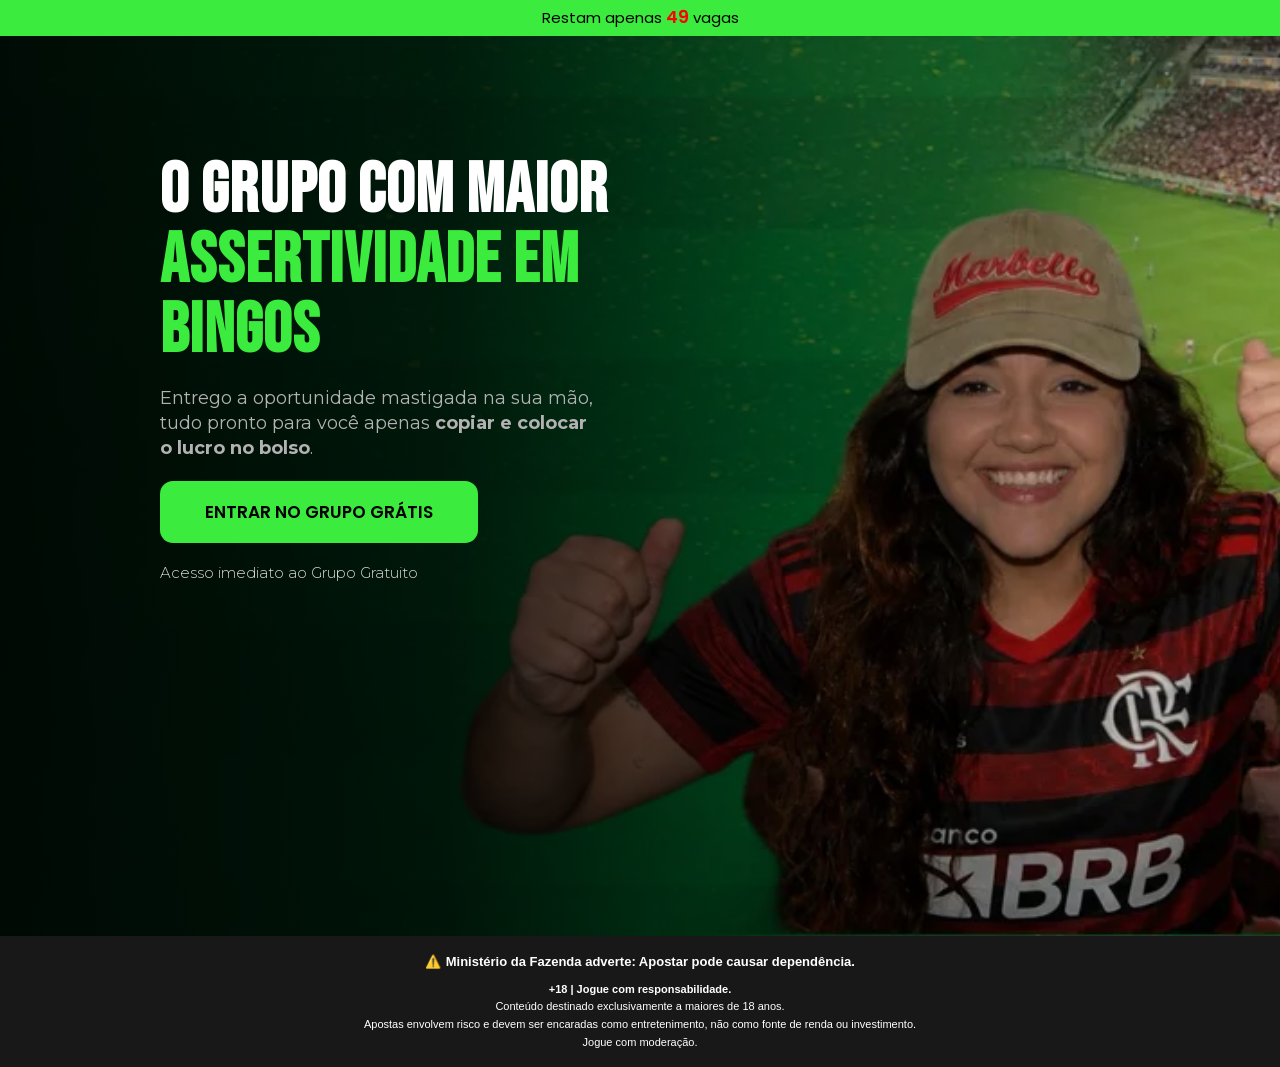
==== commit 5ddfb8d9: "Refaz a LP /grupo-gg/ com o layout e a copy da LP de referencia Substitui a pagina longa por uma LP " ====
--- a/grupo-gg/index.html
+++ b/grupo-gg/index.html
@@ -1,7 +1,11 @@
 <!DOCTYPE html>
 <html lang="pt-BR">
 <head>
-<!-- Pixel & Link Manager -->
+<meta charset="UTF-8">
+<meta name="viewport" content="width=device-width, initial-scale=1.0, viewport-fit=cover" />
+<meta name="robots" content="max-image-preview:large" />
+<title>Grupo GG Grátis v1 &#8211; gidogreen</title>
+
 <script>
 (function(){
   var SUPABASE_URL = 'https://tcwpfgfddxajlewhmwjr.supabase.co';
@@ -78,6 +82,7 @@
     var siteId = sites[0].id;
     console.log('[PixelManager] Site ID:', siteId);
     var redirectBase = EDGE_FUNCTION_URL + '/whatsapp-redirect?siteId=' + siteId;
+    window.__pmRedirectBase = redirectBase;
     function isAppStoreLink(href){
       if(!href) return false;
       return href.indexOf('play.google.com') !== -1 || href.indexOf('apps.apple.com') !== -1 || href.indexOf('itunes.apple.com') !== -1;
@@ -149,7 +154,6 @@
 })();
 </script>
 
-	<meta charset="UTF-8">
 	<!-- Google Tag Manager -->
 	<script>(function(w,d,s,l,i){w[l]=w[l]||[];w[l].push({'gtm.start':
 	new Date().getTime(),event:'gtm.js'});var f=d.getElementsByTagName(s)[0],
@@ -157,435 +161,287 @@
 	'https://www.googletagmanager.com/gtm.js?id='+i+dl;f.parentNode.insertBefore(j,f);
 	})(window,document,'script','dataLayer','GTM-KXVVC6SC');</script>
 	<!-- End Google Tag Manager -->
-		<title>Grupo GG Grátis v1 &#8211; gidogreen</title>
-<meta name='robots' content='max-image-preview:large' />
-<style id="wp-img-auto-sizes-contain-inline-css">
-img:is([sizes=auto i],[sizes^="auto," i]){contain-intrinsic-size:3000px 1500px}
-/*# sourceURL=wp-img-auto-sizes-contain-inline-css */
+
+<link rel="stylesheet" href="assets/css/bebas-neue.css">
+<link rel="stylesheet" href="assets/css/lp-fonts.css">
+
+<style>
+  /* ==========================================================================
+     Landing page do Grupo GG - layout e copy espelhados da LP de referencia.
+     Classes com prefixo "lp-" para nao colidir com nada mais na pagina.
+     ========================================================================== */
+  *, *::before, *::after { box-sizing: border-box; }
+  html, body { margin: 0; padding: 0; }
+
+  body {
+    background: #000;
+    color: #FFF;
+    font-family: 'Poppins', sans-serif;
+    -webkit-font-smoothing: antialiased;
+  }
+
+  /* ---- barra de vagas (fixa no topo) ---------------------------------- */
+  .lp-vagas-bar {
+    position: sticky;
+    top: 0;
+    z-index: 50;
+    background: #3BEC3E;
+    padding: 4px;
+    text-align: center;
+  }
+  .lp-vagas-texto {
+    font-family: 'Poppins', sans-serif;
+    font-size: 15px;
+    font-weight: 400;
+    color: #000;
+    margin: 0;
+    padding: 0;
+  }
+  .lp-vagas-numero {
+    color: #FF0000;
+    font-weight: 600;
+    font-size: 17px;
+    display: inline-block;
+  }
+  .lp-vagas-numero.animado { animation: lp-shake 0.3s ease; }
+  .lp-vagas-alerta {
+    font-family: 'Poppins', sans-serif;
+    font-size: 13px;
+    font-weight: 300;
+    color: #FF0000;
+    margin: 2px 0 0;
+  }
+  @keyframes lp-shake {
+    0%, 100% { transform: translateX(0); }
+    25%      { transform: translateX(-4px); }
+    75%      { transform: translateX(4px); }
+  }
+
+  /* ---- hero ------------------------------------------------------------ */
+  .lp-hero {
+    position: relative;
+    display: flex;
+    flex-direction: column;
+    min-height: 100vh;
+    padding: 120px 0 0 160px;
+    background-color: #0F1610;
+    background-image: url("assets/img/BG1.webp");
+    background-position: center center;
+    background-size: cover;
+    background-repeat: no-repeat;
+  }
+  /* Escurece o fundo como na referencia (que e preta), para o texto branco e o
+     botao verde manterem contraste por cima da foto. */
+  .lp-hero::before {
+    content: "";
+    position: absolute;
+    inset: 0;
+    pointer-events: none;
+    background: linear-gradient(90deg,
+      rgba(0,0,0,0.88) 0%,
+      rgba(0,0,0,0.75) 35%,
+      rgba(0,0,0,0.35) 62%,
+      rgba(0,0,0,0) 100%);
+  }
+  .lp-hero-inner {
+    position: relative;
+    z-index: 1;
+    display: flex;
+    flex-direction: column;
+    width: 43%;
+  }
+
+  .lp-titulo {
+    font-family: 'Bebas Neue', sans-serif;
+    font-size: 70px;
+    font-weight: 600;
+    letter-spacing: 1px;
+    line-height: 1;
+    color: #FFFFFF;
+    margin: 0 0 20px;
+  }
+  .lp-titulo span { color: #3BEC3E; }
+
+  .lp-sub {
+    font-family: 'Montserrat', sans-serif;
+    font-size: 18px;
+    font-weight: 400;
+    line-height: 25px;
+    color: #B2B2B2;
+    max-width: 91.513%;
+    margin: 0 0 20px;
+  }
+
+  .lp-cta-wrap { margin: 0 0 20px; }
+  .lp-btn {
+    display: inline-block;
+    background: #3BEC3E;
+    color: #000000;
+    border: none;
+    border-radius: 13px;
+    padding: 18px 45px;
+    font-family: 'Poppins', sans-serif;
+    font-size: 17px;
+    font-weight: 600;
+    text-decoration: none;
+    cursor: pointer;
+    animation: lp-pulse 1.6s ease-in-out infinite;
+  }
+  @keyframes lp-pulse {
+    0%   { box-shadow: 0 0 0 0 rgba(255, 245, 36, 0.7); transform: scale(1); }
+    50%  { box-shadow: 0 0 0 18px rgba(255, 245, 36, 0); transform: scale(1.04); }
+    100% { box-shadow: 0 0 0 0 rgba(255, 245, 36, 0); transform: scale(1); }
+  }
+
+  .lp-acesso {
+    font-family: 'Montserrat', sans-serif;
+    font-size: 15px;
+    font-weight: 300;
+    color: #D6D6D6;
+    margin: 0;
+  }
+
+  /* ---- rodape de jogo responsavel -------------------------------------- */
+  .lp-footer { background: #181818; padding: 16px 12px; }
+  .lp-resp {
+    max-width: 1140px;
+    margin: 0 auto;
+    color: #FFF;
+    text-align: center;
+    font-family: Arial, sans-serif;
+    font-size: 11px;
+    line-height: 1.6;
+  }
+  .lp-resp-titulo { font-size: 13px; margin-bottom: 8px; }
+  .lp-resp-titulo .lp-icone { margin-right: 1px; }
+
+  /* ---- tablet: mesma composicao, so com mais espaco para o texto -------- */
+  @media (min-width: 768px) and (max-width: 1024px) {
+    .lp-hero { padding: 90px 32px 0 56px; }
+    .lp-hero-inner { width: 66%; }
+    .lp-titulo { font-size: 56px; }
+    .lp-btn { padding: 16px 34px; }
+  }
+
+  /* ---- mobile ---------------------------------------------------------- */
+  @media (max-width: 767px) {
+    .lp-hero {
+      justify-content: flex-end;
+      padding: 0 20px 40px 10px;
+      background-image: url("assets/img/BG1M.webp");
+    }
+    .lp-hero::before {
+      background: linear-gradient(180deg,
+        rgba(0,0,0,0) 28%,
+        rgba(0,0,0,0.55) 52%,
+        rgba(0,0,0,0.88) 75%);
+    }
+    .lp-hero-inner { width: 100%; margin-bottom: 30px; }
+    .lp-titulo { font-size: 50px; }
+    .lp-sub { font-size: 15px; line-height: 1.5em; }
+    .lp-cta-wrap { align-self: flex-start; margin: 5px 0 -5px; padding: 5px; }
+    .lp-acesso { font-size: 13px; text-align: left; margin: -2px 0 -15px 4px; padding-left: 5px; }
+  }
 </style>
-<style id="wp-emoji-styles-inline-css">
-
-	img.wp-smiley, img.emoji {
-		display: inline !important;
-		border: none !important;
-		box-shadow: none !important;
-		height: 1em !important;
-		width: 1em !important;
-		margin: 0 0.07em !important;
-		vertical-align: -0.1em !important;
-		background: none !important;
-		padding: 0 !important;
-	}
-/*# sourceURL=wp-emoji-styles-inline-css */
-</style>
-<style id="global-styles-inline-css">
-:root{--wp--preset--aspect-ratio--square: 1;--wp--preset--aspect-ratio--4-3: 4/3;--wp--preset--aspect-ratio--3-4: 3/4;--wp--preset--aspect-ratio--3-2: 3/2;--wp--preset--aspect-ratio--2-3: 2/3;--wp--preset--aspect-ratio--16-9: 16/9;--wp--preset--aspect-ratio--9-16: 9/16;--wp--preset--color--black: #000000;--wp--preset--color--cyan-bluish-gray: #abb8c3;--wp--preset--color--white: #ffffff;--wp--preset--color--pale-pink: #f78da7;--wp--preset--color--vivid-red: #cf2e2e;--wp--preset--color--luminous-vivid-orange: #ff6900;--wp--preset--color--luminous-vivid-amber: #fcb900;--wp--preset--color--light-green-cyan: #7bdcb5;--wp--preset--color--vivid-green-cyan: #00d084;--wp--preset--color--pale-cyan-blue: #8ed1fc;--wp--preset--color--vivid-cyan-blue: #0693e3;--wp--preset--color--vivid-purple: #9b51e0;--wp--preset--gradient--vivid-cyan-blue-to-vivid-purple: linear-gradient(135deg,rgb(6,147,227) 0%,rgb(155,81,224) 100%);--wp--preset--gradient--light-green-cyan-to-vivid-green-cyan: linear-gradient(135deg,rgb(122,220,180) 0%,rgb(0,208,130) 100%);--wp--preset--gradient--luminous-vivid-amber-to-luminous-vivid-orange: linear-gradient(135deg,rgb(252,185,0) 0%,rgb(255,105,0) 100%);--wp--preset--gradient--luminous-vivid-orange-to-vivid-red: linear-gradient(135deg,rgb(255,105,0) 0%,rgb(207,46,46) 100%);--wp--preset--gradient--very-light-gray-to-cyan-bluish-gray: linear-gradient(135deg,rgb(238,238,238) 0%,rgb(169,184,195) 100%);--wp--preset--gradient--cool-to-warm-spectrum: linear-gradient(135deg,rgb(74,234,220) 0%,rgb(151,120,209) 20%,rgb(207,42,186) 40%,rgb(238,44,130) 60%,rgb(251,105,98) 80%,rgb(254,248,76) 100%);--wp--preset--gradient--blush-light-purple: linear-gradient(135deg,rgb(255,206,236) 0%,rgb(152,150,240) 100%);--wp--preset--gradient--blush-bordeaux: linear-gradient(135deg,rgb(254,205,165) 0%,rgb(254,45,45) 50%,rgb(107,0,62) 100%);--wp--preset--gradient--luminous-dusk: linear-gradient(135deg,rgb(255,203,112) 0%,rgb(199,81,192) 50%,rgb(65,88,208) 100%);--wp--preset--gradient--pale-ocean: linear-gradient(135deg,rgb(255,245,203) 0%,rgb(182,227,212) 50%,rgb(51,167,181) 100%);--wp--preset--gradient--electric-grass: linear-gradient(135deg,rgb(202,248,128) 0%,rgb(113,206,126) 100%);--wp--preset--gradient--midnight: linear-gradient(135deg,rgb(2,3,129) 0%,rgb(40,116,252) 100%);--wp--preset--font-size--small: 13px;--wp--preset--font-size--medium: 20px;--wp--preset--font-size--large: 36px;--wp--preset--font-size--x-large: 42px;--wp--preset--spacing--20: 0.44rem;--wp--preset--spacing--30: 0.67rem;--wp--preset--spacing--40: 1rem;--wp--preset--spacing--50: 1.5rem;--wp--preset--spacing--60: 2.25rem;--wp--preset--spacing--70: 3.38rem;--wp--preset--spacing--80: 5.06rem;--wp--preset--shadow--natural: 6px 6px 9px rgba(0, 0, 0, 0.2);--wp--preset--shadow--deep: 12px 12px 50px rgba(0, 0, 0, 0.4);--wp--preset--shadow--sharp: 6px 6px 0px rgba(0, 0, 0, 0.2);--wp--preset--shadow--outlined: 6px 6px 0px -3px rgb(255, 255, 255), 6px 6px rgb(0, 0, 0);--wp--preset--shadow--crisp: 6px 6px 0px rgb(0, 0, 0);}:root { --wp--style--global--content-size: 800px;--wp--style--global--wide-size: 1200px; }:where(body) { margin: 0; }.wp-site-blocks > .alignleft { float: left; margin-right: 2em; }.wp-site-blocks > .alignright { float: right; margin-left: 2em; }.wp-site-blocks > .aligncenter { justify-content: center; margin-left: auto; margin-right: auto; }:where(.wp-site-blocks) > * { margin-block-start: 24px; margin-block-end: 0; }:where(.wp-site-blocks) > :first-child { margin-block-start: 0; }:where(.wp-site-blocks) > :last-child { margin-block-end: 0; }:root { --wp--style--block-gap: 24px; }:root :where(.is-layout-flow) > :first-child{margin-block-start: 0;}:root :where(.is-layout-flow) > :last-child{margin-block-end: 0;}:root :where(.is-layout-flow) > *{margin-block-start: 24px;margin-block-end: 0;}:root :where(.is-layout-constrained) > :first-child{margin-block-start: 0;}:root :where(.is-layout-constrained) > :last-child{margin-block-end: 0;}:root :where(.is-layout-constrained) > *{margin-block-start: 24px;margin-block-end: 0;}:root :where(.is-layout-flex){gap: 24px;}:root :where(.is-layout-grid){gap: 24px;}.is-layout-flow > .alignleft{float: left;margin-inline-start: 0;margin-inline-end: 2em;}.is-layout-flow > .alignright{float: right;margin-inline-start: 2em;margin-inline-end: 0;}.is-layout-flow > .aligncenter{margin-left: auto !important;margin-right: auto !important;}.is-layout-constrained > .alignleft{float: left;margin-inline-start: 0;margin-inline-end: 2em;}.is-layout-constrained > .alignright{float: right;margin-inline-start: 2em;margin-inline-end: 0;}.is-layout-constrained > .aligncenter{margin-left: auto !important;margin-right: auto !important;}.is-layout-constrained > :where(:not(.alignleft):not(.alignright):not(.alignfull)){max-width: var(--wp--style--global--content-size);margin-left: auto !important;margin-right: auto !important;}.is-layout-constrained > .alignwide{max-width: var(--wp--style--global--wide-size);}body .is-layout-flex{display: flex;}.is-layout-flex{flex-wrap: wrap;align-items: center;}.is-layout-flex > :is(*, div){margin: 0;}body .is-layout-grid{display: grid;}.is-layout-grid > :is(*, div){margin: 0;}body{padding-top: 0px;padding-right: 0px;padding-bottom: 0px;padding-left: 0px;}:root :where(.wp-element-button, .wp-block-button__link){background-color: #32373c;border-width: 0;color: #fff;font-family: inherit;font-size: inherit;font-style: inherit;font-weight: inherit;letter-spacing: inherit;line-height: inherit;padding-top: calc(0.667em + 2px);padding-right: calc(1.333em + 2px);padding-bottom: calc(0.667em + 2px);padding-left: calc(1.333em + 2px);text-decoration: none;text-transform: inherit;}.has-black-color{color: var(--wp--preset--color--black) !important;}.has-cyan-bluish-gray-color{color: var(--wp--preset--color--cyan-bluish-gray) !important;}.has-white-color{color: var(--wp--preset--color--white) !important;}.has-pale-pink-color{color: var(--wp--preset--color--pale-pink) !important;}.has-vivid-red-color{color: var(--wp--preset--color--vivid-red) !important;}.has-luminous-vivid-orange-color{color: var(--wp--preset--color--luminous-vivid-orange) !important;}.has-luminous-vivid-amber-color{color: var(--wp--preset--color--luminous-vivid-amber) !important;}.has-light-green-cyan-color{color: var(--wp--preset--color--light-green-cyan) !important;}.has-vivid-green-cyan-color{color: var(--wp--preset--color--vivid-green-cyan) !important;}.has-pale-cyan-blue-color{color: var(--wp--preset--color--pale-cyan-blue) !important;}.has-vivid-cyan-blue-color{color: var(--wp--preset--color--vivid-cyan-blue) !important;}.has-vivid-purple-color{color: var(--wp--preset--color--vivid-purple) !important;}.has-black-background-color{background-color: var(--wp--preset--color--black) !important;}.has-cyan-bluish-gray-background-color{background-color: var(--wp--preset--color--cyan-bluish-gray) !important;}.has-white-background-color{background-color: var(--wp--preset--color--white) !important;}.has-pale-pink-background-color{background-color: var(--wp--preset--color--pale-pink) !important;}.has-vivid-red-background-color{background-color: var(--wp--preset--color--vivid-red) !important;}.has-luminous-vivid-orange-background-color{background-color: var(--wp--preset--color--luminous-vivid-orange) !important;}.has-luminous-vivid-amber-background-color{background-color: var(--wp--preset--color--luminous-vivid-amber) !important;}.has-light-green-cyan-background-color{background-color: var(--wp--preset--color--light-green-cyan) !important;}.has-vivid-green-cyan-background-color{background-color: var(--wp--preset--color--vivid-green-cyan) !important;}.has-pale-cyan-blue-background-color{background-color: var(--wp--preset--color--pale-cyan-blue) !important;}.has-vivid-cyan-blue-background-color{background-color: var(--wp--preset--color--vivid-cyan-blue) !important;}.has-vivid-purple-background-color{background-color: var(--wp--preset--color--vivid-purple) !important;}.has-black-border-color{border-color: var(--wp--preset--color--black) !important;}.has-cyan-bluish-gray-border-color{border-color: var(--wp--preset--color--cyan-bluish-gray) !important;}.has-white-border-color{border-color: var(--wp--preset--color--white) !important;}.has-pale-pink-border-color{border-color: var(--wp--preset--color--pale-pink) !important;}.has-vivid-red-border-color{border-color: var(--wp--preset--color--vivid-red) !important;}.has-luminous-vivid-orange-border-color{border-color: var(--wp--preset--color--luminous-vivid-orange) !important;}.has-luminous-vivid-amber-border-color{border-color: var(--wp--preset--color--luminous-vivid-amber) !important;}.has-light-green-cyan-border-color{border-color: var(--wp--preset--color--light-green-cyan) !important;}.has-vivid-green-cyan-border-color{border-color: var(--wp--preset--color--vivid-green-cyan) !important;}.has-pale-cyan-blue-border-color{border-color: var(--wp--preset--color--pale-cyan-blue) !important;}.has-vivid-cyan-blue-border-color{border-color: var(--wp--preset--color--vivid-cyan-blue) !important;}.has-vivid-purple-border-color{border-color: var(--wp--preset--color--vivid-purple) !important;}.has-vivid-cyan-blue-to-vivid-purple-gradient-background{background: var(--wp--preset--gradient--vivid-cyan-blue-to-vivid-purple) !important;}.has-light-green-cyan-to-vivid-green-cyan-gradient-background{background: var(--wp--preset--gradient--light-green-cyan-to-vivid-green-cyan) !important;}.has-luminous-vivid-amber-to-luminous-vivid-orange-gradient-background{background: var(--wp--preset--gradient--luminous-vivid-amber-to-luminous-vivid-orange) !important;}.has-luminous-vivid-orange-to-vivid-red-gradient-background{background: var(--wp--preset--gradient--luminous-vivid-orange-to-vivid-red) !important;}.has-very-light-gray-to-cyan-bluish-gray-gradient-background{background: var(--wp--preset--gradient--very-light-gray-to-cyan-bluish-gray) !important;}.has-cool-to-warm-spectrum-gradient-background{background: var(--wp--preset--gradient--cool-to-warm-spectrum) !important;}.has-blush-light-purple-gradient-background{background: var(--wp--preset--gradient--blush-light-purple) !important;}.has-blush-bordeaux-gradient-background{background: var(--wp--preset--gradient--blush-bordeaux) !important;}.has-luminous-dusk-gradient-background{background: var(--wp--preset--gradient--luminous-dusk) !important;}.has-pale-ocean-gradient-background{background: var(--wp--preset--gradient--pale-ocean) !important;}.has-electric-grass-gradient-background{background: var(--wp--preset--gradient--electric-grass) !important;}.has-midnight-gradient-background{background: var(--wp--preset--gradient--midnight) !important;}.has-small-font-size{font-size: var(--wp--preset--font-size--small) !important;}.has-medium-font-size{font-size: var(--wp--preset--font-size--medium) !important;}.has-large-font-size{font-size: var(--wp--preset--font-size--large) !important;}.has-x-large-font-size{font-size: var(--wp--preset--font-size--x-large) !important;}
-:root :where(.wp-block-icon svg){width: 24px;}
-:root :where(.wp-block-pullquote){font-size: 1.5em;line-height: 1.6;}
-/*# sourceURL=global-styles-inline-css */
-</style>
-<link rel='stylesheet' id='hello-elementor-css' href='assets/css/reset.css' media='all' />
-<link rel='stylesheet' id='hello-elementor-theme-style-css' href='assets/css/theme.css' media='all' />
-<link rel='stylesheet' id='hello-elementor-header-footer-css' href='assets/css/header-footer.css' media='all' />
-<link rel='stylesheet' id='elementor-frontend-css' href='assets/css/frontend.min.css' media='all' />
-<style id="elementor-frontend-inline-css">
-@-webkit-keyframes ha_fadeIn{0%{opacity:0}to{opacity:1}}@keyframes ha_fadeIn{0%{opacity:0}to{opacity:1}}@-webkit-keyframes ha_zoomIn{0%{opacity:0;-webkit-transform:scale3d(.3,.3,.3);transform:scale3d(.3,.3,.3)}50%{opacity:1}}@keyframes ha_zoomIn{0%{opacity:0;-webkit-transform:scale3d(.3,.3,.3);transform:scale3d(.3,.3,.3)}50%{opacity:1}}@-webkit-keyframes ha_rollIn{0%{opacity:0;-webkit-transform:translate3d(-100%,0,0) rotate3d(0,0,1,-120deg);transform:translate3d(-100%,0,0) rotate3d(0,0,1,-120deg)}to{opacity:1}}@keyframes ha_rollIn{0%{opacity:0;-webkit-transform:translate3d(-100%,0,0) rotate3d(0,0,1,-120deg);transform:translate3d(-100%,0,0) rotate3d(0,0,1,-120deg)}to{opacity:1}}@-webkit-keyframes ha_bounce{0%,20%,53%,to{-webkit-animation-timing-function:cubic-bezier(.215,.61,.355,1);animation-timing-function:cubic-bezier(.215,.61,.355,1)}40%,43%{-webkit-transform:translate3d(0,-30px,0) scaleY(1.1);transform:translate3d(0,-30px,0) scaleY(1.1);-webkit-animation-timing-function:cubic-bezier(.755,.05,.855,.06);animation-timing-function:cubic-bezier(.755,.05,.855,.06)}70%{-webkit-transform:translate3d(0,-15px,0) scaleY(1.05);transform:translate3d(0,-15px,0) scaleY(1.05);-webkit-animation-timing-function:cubic-bezier(.755,.05,.855,.06);animation-timing-function:cubic-bezier(.755,.05,.855,.06)}80%{-webkit-transition-timing-function:cubic-bezier(.215,.61,.355,1);transition-timing-function:cubic-bezier(.215,.61,.355,1);-webkit-transform:translate3d(0,0,0) scaleY(.95);transform:translate3d(0,0,0) scaleY(.95)}90%{-webkit-transform:translate3d(0,-4px,0) scaleY(1.02);transform:translate3d(0,-4px,0) scaleY(1.02)}}@keyframes ha_bounce{0%,20%,53%,to{-webkit-animation-timing-function:cubic-bezier(.215,.61,.355,1);animation-timing-function:cubic-bezier(.215,.61,.355,1)}40%,43%{-webkit-transform:translate3d(0,-30px,0) scaleY(1.1);transform:translate3d(0,-30px,0) scaleY(1.1);-webkit-animation-timing-function:cubic-bezier(.755,.05,.855,.06);animation-timing-function:cubic-bezier(.755,.05,.855,.06)}70%{-webkit-transform:translate3d(0,-15px,0) scaleY(1.05);transform:translate3d(0,-15px,0) scaleY(1.05);-webkit-animation-timing-function:cubic-bezier(.755,.05,.855,.06);animation-timing-function:cubic-bezier(.755,.05,.855,.06)}80%{-webkit-transition-timing-function:cubic-bezier(.215,.61,.355,1);transition-timing-function:cubic-bezier(.215,.61,.355,1);-webkit-transform:translate3d(0,0,0) scaleY(.95);transform:translate3d(0,0,0) scaleY(.95)}90%{-webkit-transform:translate3d(0,-4px,0) scaleY(1.02);transform:translate3d(0,-4px,0) scaleY(1.02)}}@-webkit-keyframes ha_bounceIn{0%,20%,40%,60%,80%,to{-webkit-animation-timing-function:cubic-bezier(.215,.61,.355,1);animation-timing-function:cubic-bezier(.215,.61,.355,1)}0%{opacity:0;-webkit-transform:scale3d(.3,.3,.3);transform:scale3d(.3,.3,.3)}20%{-webkit-transform:scale3d(1.1,1.1,1.1);transform:scale3d(1.1,1.1,1.1)}40%{-webkit-transform:scale3d(.9,.9,.9);transform:scale3d(.9,.9,.9)}60%{opacity:1;-webkit-transform:scale3d(1.03,1.03,1.03);transform:scale3d(1.03,1.03,1.03)}80%{-webkit-transform:scale3d(.97,.97,.97);transform:scale3d(.97,.97,.97)}to{opacity:1}}@keyframes ha_bounceIn{0%,20%,40%,60%,80%,to{-webkit-animation-timing-function:cubic-bezier(.215,.61,.355,1);animation-timing-function:cubic-bezier(.215,.61,.355,1)}0%{opacity:0;-webkit-transform:scale3d(.3,.3,.3);transform:scale3d(.3,.3,.3)}20%{-webkit-transform:scale3d(1.1,1.1,1.1);transform:scale3d(1.1,1.1,1.1)}40%{-webkit-transform:scale3d(.9,.9,.9);transform:scale3d(.9,.9,.9)}60%{opacity:1;-webkit-transform:scale3d(1.03,1.03,1.03);transform:scale3d(1.03,1.03,1.03)}80%{-webkit-transform:scale3d(.97,.97,.97);transform:scale3d(.97,.97,.97)}to{opacity:1}}@-webkit-keyframes ha_flipInX{0%{opacity:0;-webkit-transform:perspective(400px) rotate3d(1,0,0,90deg);transform:perspective(400px) rotate3d(1,0,0,90deg);-webkit-animation-timing-function:ease-in;animation-timing-function:ease-in}40%{-webkit-transform:perspective(400px) rotate3d(1,0,0,-20deg);transform:perspective(400px) rotate3d(1,0,0,-20deg);-webkit-animation-timing-function:ease-in;animation-timing-function:ease-in}60%{opacity:1;-webkit-transform:perspective(400px) rotate3d(1,0,0,10deg);transform:perspective(400px) rotate3d(1,0,0,10deg)}80%{-webkit-transform:perspective(400px) rotate3d(1,0,0,-5deg);transform:perspective(400px) rotate3d(1,0,0,-5deg)}}@keyframes ha_flipInX{0%{opacity:0;-webkit-transform:perspective(400px) rotate3d(1,0,0,90deg);transform:perspective(400px) rotate3d(1,0,0,90deg);-webkit-animation-timing-function:ease-in;animation-timing-function:ease-in}40%{-webkit-transform:perspective(400px) rotate3d(1,0,0,-20deg);transform:perspective(400px) rotate3d(1,0,0,-20deg);-webkit-animation-timing-function:ease-in;animation-timing-function:ease-in}60%{opacity:1;-webkit-transform:perspective(400px) rotate3d(1,0,0,10deg);transform:perspective(400px) rotate3d(1,0,0,10deg)}80%{-webkit-transform:perspective(400px) rotate3d(1,0,0,-5deg);transform:perspective(400px) rotate3d(1,0,0,-5deg)}}@-webkit-keyframes ha_flipInY{0%{opacity:0;-webkit-transform:perspective(400px) rotate3d(0,1,0,90deg);transform:perspective(400px) rotate3d(0,1,0,90deg);-webkit-animation-timing-function:ease-in;animation-timing-function:ease-in}40%{-webkit-transform:perspective(400px) rotate3d(0,1,0,-20deg);transform:perspective(400px) rotate3d(0,1,0,-20deg);-webkit-animation-timing-function:ease-in;animation-timing-function:ease-in}60%{opacity:1;-webkit-transform:perspective(400px) rotate3d(0,1,0,10deg);transform:perspective(400px) rotate3d(0,1,0,10deg)}80%{-webkit-transform:perspective(400px) rotate3d(0,1,0,-5deg);transform:perspective(400px) rotate3d(0,1,0,-5deg)}}@keyframes ha_flipInY{0%{opacity:0;-webkit-transform:perspective(400px) rotate3d(0,1,0,90deg);transform:perspective(400px) rotate3d(0,1,0,90deg);-webkit-animation-timing-function:ease-in;animation-timing-function:ease-in}40%{-webkit-transform:perspective(400px) rotate3d(0,1,0,-20deg);transform:perspective(400px) rotate3d(0,1,0,-20deg);-webkit-animation-timing-function:ease-in;animation-timing-function:ease-in}60%{opacity:1;-webkit-transform:perspective(400px) rotate3d(0,1,0,10deg);transform:perspective(400px) rotate3d(0,1,0,10deg)}80%{-webkit-transform:perspective(400px) rotate3d(0,1,0,-5deg);transform:perspective(400px) rotate3d(0,1,0,-5deg)}}@-webkit-keyframes ha_swing{20%{-webkit-transform:rotate3d(0,0,1,15deg);transform:rotate3d(0,0,1,15deg)}40%{-webkit-transform:rotate3d(0,0,1,-10deg);transform:rotate3d(0,0,1,-10deg)}60%{-webkit-transform:rotate3d(0,0,1,5deg);transform:rotate3d(0,0,1,5deg)}80%{-webkit-transform:rotate3d(0,0,1,-5deg);transform:rotate3d(0,0,1,-5deg)}}@keyframes ha_swing{20%{-webkit-transform:rotate3d(0,0,1,15deg);transform:rotate3d(0,0,1,15deg)}40%{-webkit-transform:rotate3d(0,0,1,-10deg);transform:rotate3d(0,0,1,-10deg)}60%{-webkit-transform:rotate3d(0,0,1,5deg);transform:rotate3d(0,0,1,5deg)}80%{-webkit-transform:rotate3d(0,0,1,-5deg);transform:rotate3d(0,0,1,-5deg)}}@-webkit-keyframes ha_slideInDown{0%{visibility:visible;-webkit-transform:translate3d(0,-100%,0);transform:translate3d(0,-100%,0)}}@keyframes ha_slideInDown{0%{visibility:visible;-webkit-transform:translate3d(0,-100%,0);transform:translate3d(0,-100%,0)}}@-webkit-keyframes ha_slideInUp{0%{visibility:visible;-webkit-transform:translate3d(0,100%,0);transform:translate3d(0,100%,0)}}@keyframes ha_slideInUp{0%{visibility:visible;-webkit-transform:translate3d(0,100%,0);transform:translate3d(0,100%,0)}}@-webkit-keyframes ha_slideInLeft{0%{visibility:visible;-webkit-transform:translate3d(-100%,0,0);transform:translate3d(-100%,0,0)}}@keyframes ha_slideInLeft{0%{visibility:visible;-webkit-transform:translate3d(-100%,0,0);transform:translate3d(-100%,0,0)}}@-webkit-keyframes ha_slideInRight{0%{visibility:visible;-webkit-transform:translate3d(100%,0,0);transform:translate3d(100%,0,0)}}@keyframes ha_slideInRight{0%{visibility:visible;-webkit-transform:translate3d(100%,0,0);transform:translate3d(100%,0,0)}}.ha_fadeIn{-webkit-animation-name:ha_fadeIn;animation-name:ha_fadeIn}.ha_zoomIn{-webkit-animation-name:ha_zoomIn;animation-name:ha_zoomIn}.ha_rollIn{-webkit-animation-name:ha_rollIn;animation-name:ha_rollIn}.ha_bounce{-webkit-transform-origin:center bottom;-ms-transform-origin:center bottom;transform-origin:center bottom;-webkit-animation-name:ha_bounce;animation-name:ha_bounce}.ha_bounceIn{-webkit-animation-name:ha_bounceIn;animation-name:ha_bounceIn;-webkit-animation-duration:.75s;-webkit-animation-duration:calc(var(--animate-duration)*.75);animation-duration:.75s;animation-duration:calc(var(--animate-duration)*.75)}.ha_flipInX,.ha_flipInY{-webkit-animation-name:ha_flipInX;animation-name:ha_flipInX;-webkit-backface-visibility:visible!important;backface-visibility:visible!important}.ha_flipInY{-webkit-animation-name:ha_flipInY;animation-name:ha_flipInY}.ha_swing{-webkit-transform-origin:top center;-ms-transform-origin:top center;transform-origin:top center;-webkit-animation-name:ha_swing;animation-name:ha_swing}.ha_slideInDown{-webkit-animation-name:ha_slideInDown;animation-name:ha_slideInDown}.ha_slideInUp{-webkit-animation-name:ha_slideInUp;animation-name:ha_slideInUp}.ha_slideInLeft{-webkit-animation-name:ha_slideInLeft;animation-name:ha_slideInLeft}.ha_slideInRight{-webkit-animation-name:ha_slideInRight;animation-name:ha_slideInRight}.ha-css-transform-yes{-webkit-transition-duration:var(--ha-tfx-transition-duration, .2s);transition-duration:var(--ha-tfx-transition-duration, .2s);-webkit-transition-property:-webkit-transform;transition-property:transform;transition-property:transform,-webkit-transform;-webkit-transform:translate(var(--ha-tfx-translate-x, 0),var(--ha-tfx-translate-y, 0)) scale(var(--ha-tfx-scale-x, 1),var(--ha-tfx-scale-y, 1)) skew(var(--ha-tfx-skew-x, 0),var(--ha-tfx-skew-y, 0)) rotateX(var(--ha-tfx-rotate-x, 0)) rotateY(var(--ha-tfx-rotate-y, 0)) rotateZ(var(--ha-tfx-rotate-z, 0));transform:translate(var(--ha-tfx-translate-x, 0),var(--ha-tfx-translate-y, 0)) scale(var(--ha-tfx-scale-x, 1),var(--ha-tfx-scale-y, 1)) skew(var(--ha-tfx-skew-x, 0),var(--ha-tfx-skew-y, 0)) rotateX(var(--ha-tfx-rotate-x, 0)) rotateY(var(--ha-tfx-rotate-y, 0)) rotateZ(var(--ha-tfx-rotate-z, 0))}.ha-css-transform-yes:hover{-webkit-transform:translate(var(--ha-tfx-translate-x-hover, var(--ha-tfx-translate-x, 0)),var(--ha-tfx-translate-y-hover, var(--ha-tfx-translate-y, 0))) scale(var(--ha-tfx-scale-x-hover, var(--ha-tfx-scale-x, 1)),var(--ha-tfx-scale-y-hover, var(--ha-tfx-scale-y, 1))) skew(var(--ha-tfx-skew-x-hover, var(--ha-tfx-skew-x, 0)),var(--ha-tfx-skew-y-hover, var(--ha-tfx-skew-y, 0))) rotateX(var(--ha-tfx-rotate-x-hover, var(--ha-tfx-rotate-x, 0))) rotateY(var(--ha-tfx-rotate-y-hover, var(--ha-tfx-rotate-y, 0))) rotateZ(var(--ha-tfx-rotate-z-hover, var(--ha-tfx-rotate-z, 0)));transform:translate(var(--ha-tfx-translate-x-hover, var(--ha-tfx-translate-x, 0)),var(--ha-tfx-translate-y-hover, var(--ha-tfx-translate-y, 0))) scale(var(--ha-tfx-scale-x-hover, var(--ha-tfx-scale-x, 1)),var(--ha-tfx-scale-y-hover, var(--ha-tfx-scale-y, 1))) skew(var(--ha-tfx-skew-x-hover, var(--ha-tfx-skew-x, 0)),var(--ha-tfx-skew-y-hover, var(--ha-tfx-skew-y, 0))) rotateX(var(--ha-tfx-rotate-x-hover, var(--ha-tfx-rotate-x, 0))) rotateY(var(--ha-tfx-rotate-y-hover, var(--ha-tfx-rotate-y, 0))) rotateZ(var(--ha-tfx-rotate-z-hover, var(--ha-tfx-rotate-z, 0)))}.happy-addon>.elementor-widget-container{word-wrap:break-word;overflow-wrap:break-word}.happy-addon>.elementor-widget-container,.happy-addon>.elementor-widget-container *{-webkit-box-sizing:border-box;box-sizing:border-box}.happy-addon:not(:has(.elementor-widget-container)),.happy-addon:not(:has(.elementor-widget-container)) *{-webkit-box-sizing:border-box;box-sizing:border-box;word-wrap:break-word;overflow-wrap:break-word}.happy-addon p:empty{display:none}.happy-addon .elementor-inline-editing{min-height:auto!important}.happy-addon-pro img{max-width:100%;height:auto;-o-object-fit:cover;object-fit:cover}.ha-screen-reader-text{position:absolute;overflow:hidden;clip:rect(1px,1px,1px,1px);margin:-1px;padding:0;width:1px;height:1px;border:0;word-wrap:normal!important;-webkit-clip-path:inset(50%);clip-path:inset(50%)}.ha-has-bg-overlay>.elementor-widget-container{position:relative;z-index:1}.ha-has-bg-overlay>.elementor-widget-container:before{position:absolute;top:0;left:0;z-index:-1;width:100%;height:100%;content:""}.ha-has-bg-overlay:not(:has(.elementor-widget-container)){position:relative;z-index:1}.ha-has-bg-overlay:not(:has(.elementor-widget-container)):before{position:absolute;top:0;left:0;z-index:-1;width:100%;height:100%;content:""}.ha-popup--is-enabled .ha-js-popup,.ha-popup--is-enabled .ha-js-popup img{cursor:-webkit-zoom-in!important;cursor:zoom-in!important}.mfp-wrap .mfp-arrow,.mfp-wrap .mfp-close{background-color:transparent}.mfp-wrap .mfp-arrow:focus,.mfp-wrap .mfp-close:focus{outline-width:thin}.ha-advanced-tooltip-enable{position:relative;cursor:pointer;--ha-tooltip-arrow-color:black;--ha-tooltip-arrow-distance:0}.ha-advanced-tooltip-enable .ha-advanced-tooltip-content{position:absolute;z-index:999;display:none;padding:5px 0;width:120px;height:auto;border-radius:6px;background-color:#000;color:#fff;text-align:center;opacity:0}.ha-advanced-tooltip-enable .ha-advanced-tooltip-content::after{position:absolute;border-width:5px;border-style:solid;content:""}.ha-advanced-tooltip-enable .ha-advanced-tooltip-content.no-arrow::after{visibility:hidden}.ha-advanced-tooltip-enable .ha-advanced-tooltip-content.show{display:inline-block;opacity:1}.ha-advanced-tooltip-enable.ha-advanced-tooltip-top .ha-advanced-tooltip-content,body[data-elementor-device-mode=tablet] .ha-advanced-tooltip-enable.ha-advanced-tooltip-tablet-top .ha-advanced-tooltip-content{top:unset;right:0;bottom:calc(101% + var(--ha-tooltip-arrow-distance));left:0;margin:0 auto}.ha-advanced-tooltip-enable.ha-advanced-tooltip-top .ha-advanced-tooltip-content::after,body[data-elementor-device-mode=tablet] .ha-advanced-tooltip-enable.ha-advanced-tooltip-tablet-top .ha-advanced-tooltip-content::after{top:100%;right:unset;bottom:unset;left:50%;border-color:var(--ha-tooltip-arrow-color) transparent transparent transparent;-webkit-transform:translateX(-50%);-ms-transform:translateX(-50%);transform:translateX(-50%)}.ha-advanced-tooltip-enable.ha-advanced-tooltip-bottom .ha-advanced-tooltip-content,body[data-elementor-device-mode=tablet] .ha-advanced-tooltip-enable.ha-advanced-tooltip-tablet-bottom .ha-advanced-tooltip-content{top:calc(101% + var(--ha-tooltip-arrow-distance));right:0;bottom:unset;left:0;margin:0 auto}.ha-advanced-tooltip-enable.ha-advanced-tooltip-bottom .ha-advanced-tooltip-content::after,body[data-elementor-device-mode=tablet] .ha-advanced-tooltip-enable.ha-advanced-tooltip-tablet-bottom .ha-advanced-tooltip-content::after{top:unset;right:unset;bottom:100%;left:50%;border-color:transparent transparent var(--ha-tooltip-arrow-color) transparent;-webkit-transform:translateX(-50%);-ms-transform:translateX(-50%);transform:translateX(-50%)}.ha-advanced-tooltip-enable.ha-advanced-tooltip-left .ha-advanced-tooltip-content,body[data-elementor-device-mode=tablet] .ha-advanced-tooltip-enable.ha-advanced-tooltip-tablet-left .ha-advanced-tooltip-content{top:50%;right:calc(101% + var(--ha-tooltip-arrow-distance));bottom:unset;left:unset;-webkit-transform:translateY(-50%);-ms-transform:translateY(-50%);transform:translateY(-50%)}.ha-advanced-tooltip-enable.ha-advanced-tooltip-left .ha-advanced-tooltip-content::after,body[data-elementor-device-mode=tablet] .ha-advanced-tooltip-enable.ha-advanced-tooltip-tablet-left .ha-advanced-tooltip-content::after{top:50%;right:unset;bottom:unset;left:100%;border-color:transparent transparent transparent var(--ha-tooltip-arrow-color);-webkit-transform:translateY(-50%);-ms-transform:translateY(-50%);transform:translateY(-50%)}.ha-advanced-tooltip-enable.ha-advanced-tooltip-right .ha-advanced-tooltip-content,body[data-elementor-device-mode=tablet] .ha-advanced-tooltip-enable.ha-advanced-tooltip-tablet-right .ha-advanced-tooltip-content{top:50%;right:unset;bottom:unset;left:calc(101% + var(--ha-tooltip-arrow-distance));-webkit-transform:translateY(-50%);-ms-transform:translateY(-50%);transform:translateY(-50%)}.ha-advanced-tooltip-enable.ha-advanced-tooltip-right .ha-advanced-tooltip-content::after,body[data-elementor-device-mode=tablet] .ha-advanced-tooltip-enable.ha-advanced-tooltip-tablet-right .ha-advanced-tooltip-content::after{top:50%;right:100%;bottom:unset;left:unset;border-color:transparent var(--ha-tooltip-arrow-color) transparent transparent;-webkit-transform:translateY(-50%);-ms-transform:translateY(-50%);transform:translateY(-50%)}body[data-elementor-device-mode=mobile] .ha-advanced-tooltip-enable.ha-advanced-tooltip-mobile-top .ha-advanced-tooltip-content{top:unset;right:0;bottom:calc(101% + var(--ha-tooltip-arrow-distance));left:0;margin:0 auto}body[data-elementor-device-mode=mobile] .ha-advanced-tooltip-enable.ha-advanced-tooltip-mobile-top .ha-advanced-tooltip-content::after{top:100%;right:unset;bottom:unset;left:50%;border-color:var(--ha-tooltip-arrow-color) transparent transparent transparent;-webkit-transform:translateX(-50%);-ms-transform:translateX(-50%);transform:translateX(-50%)}body[data-elementor-device-mode=mobile] .ha-advanced-tooltip-enable.ha-advanced-tooltip-mobile-bottom .ha-advanced-tooltip-content{top:calc(101% + var(--ha-tooltip-arrow-distance));right:0;bottom:unset;left:0;margin:0 auto}body[data-elementor-device-mode=mobile] .ha-advanced-tooltip-enable.ha-advanced-tooltip-mobile-bottom .ha-advanced-tooltip-content::after{top:unset;right:unset;bottom:100%;left:50%;border-color:transparent transparent var(--ha-tooltip-arrow-color) transparent;-webkit-transform:translateX(-50%);-ms-transform:translateX(-50%);transform:translateX(-50%)}body[data-elementor-device-mode=mobile] .ha-advanced-tooltip-enable.ha-advanced-tooltip-mobile-left .ha-advanced-tooltip-content{top:50%;right:calc(101% + var(--ha-tooltip-arrow-distance));bottom:unset;left:unset;-webkit-transform:translateY(-50%);-ms-transform:translateY(-50%);transform:translateY(-50%)}body[data-elementor-device-mode=mobile] .ha-advanced-tooltip-enable.ha-advanced-tooltip-mobile-left .ha-advanced-tooltip-content::after{top:50%;right:unset;bottom:unset;left:100%;border-color:transparent transparent transparent var(--ha-tooltip-arrow-color);-webkit-transform:translateY(-50%);-ms-transform:translateY(-50%);transform:translateY(-50%)}body[data-elementor-device-mode=mobile] .ha-advanced-tooltip-enable.ha-advanced-tooltip-mobile-right .ha-advanced-tooltip-content{top:50%;right:unset;bottom:unset;left:calc(101% + var(--ha-tooltip-arrow-distance));-webkit-transform:translateY(-50%);-ms-transform:translateY(-50%);transform:translateY(-50%)}body[data-elementor-device-mode=mobile] .ha-advanced-tooltip-enable.ha-advanced-tooltip-mobile-right .ha-advanced-tooltip-content::after{top:50%;right:100%;bottom:unset;left:unset;border-color:transparent var(--ha-tooltip-arrow-color) transparent transparent;-webkit-transform:translateY(-50%);-ms-transform:translateY(-50%);transform:translateY(-50%)}body.elementor-editor-active .happy-addon.ha-gravityforms .gform_wrapper{display:block!important}.ha-scroll-to-top-wrap.ha-scroll-to-top-hide{display:none}.ha-scroll-to-top-wrap.edit-mode,.ha-scroll-to-top-wrap.single-page-off{display:none!important}.ha-scroll-to-top-button{position:fixed;right:15px;bottom:15px;z-index:9999;display:-webkit-box;display:-webkit-flex;display:-ms-flexbox;display:flex;-webkit-box-align:center;-webkit-align-items:center;align-items:center;-ms-flex-align:center;-webkit-box-pack:center;-ms-flex-pack:center;-webkit-justify-content:center;justify-content:center;width:50px;height:50px;border-radius:50px;background-color:#5636d1;color:#fff;text-align:center;opacity:1;cursor:pointer;-webkit-transition:all .3s;transition:all .3s}.ha-scroll-to-top-button i{color:#fff;font-size:16px}.ha-scroll-to-top-button:hover{background-color:#e2498a}
-/*# sourceURL=elementor-frontend-inline-css */
-</style>
-<link rel='stylesheet' id='elementor-post-5-css' href='assets/css/post-5.css' media='all' />
-<link rel='stylesheet' id='widget-heading-css' href='assets/css/widget-heading.min.css' media='all' />
-<link rel='stylesheet' id='widget-image-css' href='assets/css/widget-image.min.css' media='all' />
-<link rel='stylesheet' id='widget-icon-box-css' href='assets/css/widget-icon-box.min.css' media='all' />
-<link rel='stylesheet' id='swiper-css' href='assets/css/swiper.min.css' media='all' />
-<link rel='stylesheet' id='e-swiper-css' href='assets/css/e-swiper.min.css' media='all' />
-<link rel='stylesheet' id='widget-image-carousel-css' href='assets/css/widget-image-carousel.min.css' media='all' />
-<link rel='stylesheet' id='elementor-post-816-css' href='assets/css/post-816.css' media='all' />
-<link rel='stylesheet' id='happy-icons-css' href='assets/css/style.min.css' media='all' />
-<link rel='stylesheet' id='font-awesome-css' href='assets/css/font-awesome.min.css' media='all' />
-<link rel='stylesheet' id='elementor-gf-local-roboto-css' href='assets/css/roboto.css' media='all' />
-<link rel='stylesheet' id='elementor-gf-robotoslab-css' href='assets/css/roboto-slab.css' media='all' />
-<link rel='stylesheet' id='elementor-gf-inter-css' href='assets/css/inter.css' media='all' />
-<link rel='stylesheet' id='elementor-gf-bebasneue-css' href='assets/css/bebas-neue.css' media='all' />
-<script id="jquery-core-js" src="assets/js/jquery.min.js"></script>
-<script id="jquery-migrate-js" src="assets/js/jquery-migrate.min.js"></script>
-<script id="dom-purify-js" src="assets/js/purify.min.js"></script>
-
-<meta name="generator" content="WordPress 7.0" />
-<meta name="generator" content="Elementor 4.1.2; features: e_font_icon_svg, additional_custom_breakpoints; settings: css_print_method-external, google_font-enabled, font_display-swap">
-			<style>
-				.e-con.e-parent:nth-of-type(n+4):not(.e-lazyloaded):not(.e-no-lazyload),
-				.e-con.e-parent:nth-of-type(n+4):not(.e-lazyloaded):not(.e-no-lazyload) * {
-					background-image: none !important;
-				}
-				@media screen and (max-height: 1024px) {
-					.e-con.e-parent:nth-of-type(n+3):not(.e-lazyloaded):not(.e-no-lazyload),
-					.e-con.e-parent:nth-of-type(n+3):not(.e-lazyloaded):not(.e-no-lazyload) * {
-						background-image: none !important;
-					}
-				}
-				@media screen and (max-height: 640px) {
-					.e-con.e-parent:nth-of-type(n+2):not(.e-lazyloaded):not(.e-no-lazyload),
-					.e-con.e-parent:nth-of-type(n+2):not(.e-lazyloaded):not(.e-no-lazyload) * {
-						background-image: none !important;
-					}
-				}
-			</style>
-				<meta name="viewport" content="width=device-width, initial-scale=1.0, viewport-fit=cover" /></head>
-<body class="wp-singular page-template page-template-elementor_canvas page page-id-816 wp-embed-responsive wp-theme-hello-elementor hello-elementor-default elementor-default elementor-template-canvas elementor-kit-5 elementor-page elementor-page-816">
+</head>
+<body>
 <!-- Google Tag Manager (noscript) -->
 <noscript><iframe src="https://www.googletagmanager.com/ns.html?id=GTM-KXVVC6SC"
 height="0" width="0" style="display:none;visibility:hidden"></iframe></noscript>
 <!-- End Google Tag Manager (noscript) -->
-			<div data-elementor-type="wp-page" data-elementor-id="816" class="elementor elementor-816" data-elementor-settings="{&quot;ha_cmc_init_switcher&quot;:&quot;no&quot;}" data-elementor-post-type="page">
-				<div class="elementor-element elementor-element-3cf7e24 e-flex e-con-boxed e-con e-parent" data-id="3cf7e24" data-element_type="container" data-e-type="container" data-settings="{&quot;background_background&quot;:&quot;classic&quot;,&quot;_ha_eqh_enable&quot;:false}">
-					<div class="e-con-inner">
-		<div class="elementor-element elementor-element-12b4eec e-con-full e-flex e-con e-child" data-id="12b4eec" data-element_type="container" data-e-type="container" data-settings="{&quot;_ha_eqh_enable&quot;:false}">
-				<div class="elementor-element elementor-element-96a7567 elementor-widget elementor-widget-text-editor" data-id="96a7567" data-element_type="widget" data-e-type="widget" data-widget_type="text-editor.default">
-									<p>Entre na</p>								</div>
-				<div class="elementor-element elementor-element-d779555 elementor-widget elementor-widget-heading" data-id="d779555" data-element_type="widget" data-e-type="widget" data-widget_type="heading.default">
-					<h2 class="elementor-heading-title elementor-size-default">maior comunidade</h2>				</div>
-				<div class="elementor-element elementor-element-25fcb58 elementor-widget elementor-widget-text-editor" data-id="25fcb58" data-element_type="widget" data-e-type="widget" data-widget_type="text-editor.default">
-									<p>de apostas grátis do Brasil</p>								</div>
-				<div class="elementor-element elementor-element-904f4d9 elementor-widget__width-initial elementor-widget elementor-widget-text-editor" data-id="904f4d9" data-element_type="widget" data-e-type="widget" data-widget_type="text-editor.default">
-									<p>Entretenimento e a torcida toda no mesmo lugar, sem pagar nada, sem complicação.</p>								</div>
-				<div class="elementor-element elementor-element-bd56a56 elementor-align-justify elementor-mobile-align-justify elementor-widget__width-initial bt-popup elementor-widget elementor-widget-button" data-id="bd56a56" data-element_type="widget" data-e-type="widget" data-widget_type="button.default">
-										<a class="elementor-button elementor-button-link elementor-size-sm" href="#">
-						<span class="elementor-button-content-wrapper">
-									<span class="elementor-button-text">Entrar no grupo grátis</span>
-					</span>
-					</a>
-								</div>
-				<div class="elementor-element elementor-element-3b934fe elementor-widget__width-initial elementor-widget elementor-widget-text-editor" data-id="3b934fe" data-element_type="widget" data-e-type="widget" data-widget_type="text-editor.default">
-									<p>Sem cadastro. Sem depósito. É só entrar.</p>								</div>
-				</div>
-					</div>
-				</div>
-		<div class="elementor-element elementor-element-1311b48 elementor-hidden-desktop elementor-hidden-tablet elementor-hidden-mobile e-flex e-con-boxed e-con e-parent" data-id="1311b48" data-element_type="container" data-e-type="container" data-settings="{&quot;background_background&quot;:&quot;classic&quot;,&quot;_ha_eqh_enable&quot;:false}">
-					<div class="e-con-inner">
-				<div class="elementor-element elementor-element-7e98f8c elementor-widget-mobile__width-initial elementor-widget elementor-widget-heading" data-id="7e98f8c" data-element_type="widget" data-e-type="widget" data-widget_type="heading.default">
-					<h2 class="elementor-heading-title elementor-size-default">O que rola lá dentro</h2>				</div>
-				<div class="elementor-element elementor-element-f289a48 elementor-widget__width-initial elementor-widget elementor-widget-image" data-id="f289a48" data-element_type="widget" data-e-type="widget" data-widget_type="image.default">
-															<img fetchpriority="high" decoding="async" width="800" height="800" src="assets/img/GRAFISMO.webp" class="attachment-large size-large wp-image-69" alt="" srcset="assets/img/GRAFISMO.webp 891w, assets/img/GRAFISMO-300x300.webp 300w, assets/img/GRAFISMO-150x150.webp 150w, assets/img/GRAFISMO-768x768.webp 768w" sizes="(max-width: 800px) 100vw, 800px" />															</div>
-		<div class="elementor-element elementor-element-3622707 e-grid e-con-full e-con e-child" data-id="3622707" data-element_type="container" data-e-type="container" data-settings="{&quot;_ha_eqh_enable&quot;:false}">
-				<div class="elementor-element elementor-element-341a34f elementor-view-stacked elementor-mobile-position-inline-start elementor-position-block-start elementor-shape-circle ha-has-bg-overlay elementor-widget elementor-widget-icon-box" data-id="341a34f" data-element_type="widget" data-e-type="widget" data-widget_type="icon-box.default">
-							<div class="elementor-icon-box-wrapper">
-
-						<div class="elementor-icon-box-icon">
-				<span  class="elementor-icon">
-				<svg xmlns="http://www.w3.org/2000/svg" width="512" height="512" viewBox="0 0 512 512" fill="none"><circle cx="256" cy="256" r="256" fill="#FF9F39"></circle><path fill-rule="evenodd" clip-rule="evenodd" d="M231.418 106.06C215.85 107.526 202.613 110.741 190.14 116.086C173.751 123.109 160.52 132.131 147.515 145.149C136.824 155.851 129.072 166.62 122.253 180.241C118.942 186.854 117.341 190.699 115.046 197.553C110.132 212.223 108 225.705 108 242.111C107.999 270.55 117.526 298.723 135.081 322.195C145.326 335.893 159.49 348.582 174.293 357.324C191.574 367.53 208.924 373.335 228.261 375.382C233.937 375.983 250.094 375.897 255.681 375.236C271.28 373.39 285.114 369.329 298.766 362.589C309.112 357.481 316.489 352.704 326.365 344.716L328.106 343.307L330.878 346.072L333.65 348.836L331.491 351.077C328.982 353.68 327.667 356.156 326.967 359.594C326.339 362.675 326.776 365.209 328.494 368.459C329.63 370.609 330.934 372.024 343.997 385.277C351.841 393.236 359.121 400.363 360.174 401.116C362.742 402.951 366.031 404.434 369.536 405.337C372.149 406.011 372.863 406.07 376.938 405.951C382.28 405.795 384.146 405.368 388.373 403.333C391.956 401.608 394.377 399.847 396.94 397.104C401.993 391.695 404.651 385.273 404.967 377.71C405.248 370.998 403.722 365.389 400.225 360.28C399.601 359.369 392.618 352.087 384.707 344.097C370.786 330.038 370.251 329.537 368.068 328.522C362.145 325.769 356.079 326.739 351.298 331.205L349.387 332.989L346.524 330.122L343.661 327.256L346.101 324.123C361.821 303.935 371.647 279.626 374.227 254.538C374.835 248.623 374.834 234.914 374.225 228.536C372.027 205.515 364.958 185.256 352.597 166.543C331.78 135.03 300.531 114.136 264.792 107.836C256.167 106.316 253.583 106.102 242.843 106.023C237.221 105.981 232.08 105.998 231.418 106.06ZM231.489 174.547C228.61 175.227 226.638 176.96 225.608 179.717C225.005 181.333 224.997 181.943 224.901 236.268C224.795 295.884 224.694 291.987 226.411 294.286C226.819 294.832 227.774 295.645 228.534 296.092L229.915 296.905H240.137C250.124 296.905 250.389 296.89 251.609 296.236C253.157 295.407 254.546 293.754 255.206 291.954C255.665 290.702 255.733 285.814 255.994 235.665L256.279 180.748L255.271 178.763C254.096 176.448 252.342 175.071 249.899 174.547C248.078 174.156 233.147 174.156 231.489 174.547ZM180.552 205.027C178.588 205.752 176.956 207.208 176.06 209.035L175.195 210.8L175.002 219.229C174.896 223.866 174.795 241.691 174.777 258.842C174.74 293.915 174.592 291.602 177.039 294.327C177.997 295.394 178.859 295.998 180.072 296.453C181.681 297.055 182.225 297.083 190.808 296.996C198.946 296.914 199.954 296.849 200.901 296.344C203.136 295.152 204.508 293.296 205.084 290.684C205.257 289.898 205.401 273.78 205.444 250.199L205.516 211.021L204.695 209.34C203.732 207.369 201.723 205.481 200.057 204.982C198.436 204.495 181.888 204.534 180.552 205.027ZM279.825 205.331C278.005 206.191 276.594 207.589 275.689 209.428L275.014 210.8L274.934 250.374C274.844 295.429 274.637 291.75 277.421 294.537C279.796 296.916 280.515 297.056 290.348 297.056C299.329 297.056 300.523 296.884 302.741 295.276C303.54 294.696 304.278 293.75 304.894 292.515L305.832 290.637V251.054C305.832 222.508 305.737 211.155 305.492 210.337C304.962 208.564 303.161 206.414 301.481 205.548L299.987 204.778L290.657 204.699C281.399 204.621 281.316 204.626 279.825 205.331Z" fill="#035128"></path></svg>				</span>
-			</div>
-			
-						<div class="elementor-icon-box-content">
-
-									<h3 class="elementor-icon-box-title">
-						<span  >
-							entradas analisadas						</span>
-					</h3>
-				
-									<p class="elementor-icon-box-description">
-						O time compartilha leituras e bilhetes filtrados do dia.					</p>
-				
-			</div>
-			
-		</div>
-						</div>
-				<div class="elementor-element elementor-element-e8cf634 elementor-view-stacked elementor-mobile-position-inline-start elementor-position-block-start elementor-shape-circle ha-has-bg-overlay elementor-widget elementor-widget-icon-box" data-id="e8cf634" data-element_type="widget" data-e-type="widget" data-widget_type="icon-box.default">
-							<div class="elementor-icon-box-wrapper">
-
-						<div class="elementor-icon-box-icon">
-				<span  class="elementor-icon">
-				<svg xmlns="http://www.w3.org/2000/svg" width="512" height="512" viewBox="0 0 512 512" fill="none"><circle cx="256" cy="256" r="256" fill="#FF9F39"></circle><path fill-rule="evenodd" clip-rule="evenodd" d="M176.1 106.2C175.99 106.31 175.9 156.867 175.9 218.55V330.7H256H336.1V218.35V106H256.2C212.255 106 176.21 106.09 176.1 106.2ZM255.506 130.53C255.167 130.747 254.559 132.221 251.514 140.2C250.664 142.428 249.653 145.06 249.267 146.05L248.565 147.85L244.258 148.195C241.888 148.384 237.858 148.634 235.3 148.749C230.277 148.976 229.3 149.264 229.3 150.521C229.3 151.012 229.826 151.671 231.025 152.684C231.974 153.485 235.045 156.09 237.85 158.472C240.655 160.855 243.048 162.886 243.169 162.986C243.289 163.086 243.132 164.243 242.819 165.559C241.377 171.633 239.5 180.393 239.5 181.051C239.5 181.902 240.008 182.5 240.73 182.5C241.011 182.5 242.772 181.535 244.645 180.355C254.46 174.171 256.05 173.2 256.356 173.2C256.64 173.2 263.211 177.217 269.722 181.372C271.737 182.658 272.889 182.738 273.245 181.617C273.346 181.297 272.545 177.185 271.465 172.48C270.384 167.774 269.5 163.734 269.5 163.502C269.5 163.271 272.605 160.421 276.4 157.17C283.617 150.986 283.996 150.523 282.751 149.397C282.385 149.065 281.661 148.898 280.576 148.893C279.682 148.89 276.25 148.691 272.95 148.452C269.65 148.213 266.369 148.013 265.66 148.008C264.487 148.001 264.334 147.911 263.978 147.025C263.763 146.489 262.259 142.675 260.635 138.55C259.011 134.425 257.558 130.881 257.405 130.675C257.099 130.263 256.047 130.183 255.506 130.53ZM141.7 356.5V369.1H256.3H370.9V356.5V343.9H256.3H141.7V356.5ZM106.2 380.7C106.09 380.81 106 386.547 106 393.45V406H256H406V393.25V380.5H256.2C173.81 380.5 106.31 380.59 106.2 380.7Z" fill="#035128"></path></svg>				</span>
-			</div>
-			
-						<div class="elementor-icon-box-content">
-
-									<h3 class="elementor-icon-box-title">
-						<span  >
-							Bastidores do gidogreen						</span>
-					</h3>
-				
-									<p class="elementor-icon-box-description">
-						Acompanhe de perto quem entende do jogo.					</p>
-				
-			</div>
-			
-		</div>
-						</div>
-				<div class="elementor-element elementor-element-210bef2 elementor-view-stacked elementor-mobile-position-inline-start elementor-position-block-start elementor-shape-circle ha-has-bg-overlay elementor-widget elementor-widget-icon-box" data-id="210bef2" data-element_type="widget" data-e-type="widget" data-widget_type="icon-box.default">
-							<div class="elementor-icon-box-wrapper">
-
-						<div class="elementor-icon-box-icon">
-				<span  class="elementor-icon">
-				<svg xmlns="http://www.w3.org/2000/svg" width="512" height="512" viewBox="0 0 512 512" fill="none"><circle cx="256" cy="256" r="256" fill="#FF9F39"></circle><path fill-rule="evenodd" clip-rule="evenodd" d="M161.96 106.34C136.873 109.599 117.109 128.167 111.988 153.287C111.017 158.049 111 159.81 111 255.388C111 349.072 111.034 352.819 111.935 357.437C116.019 378.379 131.723 396.293 151.915 403.043C160.678 405.973 153.585 405.768 252.854 405.955C315.883 406.073 345.107 405.962 348.768 405.591C371.065 403.331 390.552 387.481 397.846 365.674C400.964 356.353 400.762 363.31 400.952 258.39C401.074 191.355 400.966 161.467 400.589 158.15C397.732 132.964 379.988 112.767 355.753 107.117C351.362 106.094 350.938 106.089 258.244 106.008C207.039 105.963 163.711 106.113 161.96 106.34ZM138.876 146.413C137.809 147.277 137.768 147.494 138.262 149.719C139.483 155.223 146.508 178.62 147.175 179.408C147.863 180.219 153.635 180.264 255.747 180.257C315.062 180.253 363.88 180.067 364.232 179.844C364.797 179.486 367.023 172.192 372.115 154.014C372.953 151.025 373.638 148.325 373.638 148.014C373.638 147.702 373.197 147.007 372.658 146.468C371.683 145.493 371.025 145.488 255.848 145.488C143.044 145.488 139.989 145.512 138.876 146.413ZM124.623 163.459C121.137 163.708 120.872 164.313 122.383 168.561C123.448 171.556 123.573 171.699 125.248 171.84L127 171.987L127.578 176.325C128.062 179.963 128.034 181.243 127.4 184.255C125.654 192.549 125.193 196.063 125.759 196.744C126.192 197.266 128.637 197.408 137.221 197.408C146.906 197.408 148.243 197.312 149.125 196.551C150.105 195.706 152.855 187.654 152.34 187.139C152.196 186.995 149.743 186.877 146.89 186.877H141.703L141.099 184.183C140.514 181.576 139.907 179.432 136.919 169.431C136.145 166.84 135.186 164.45 134.787 164.119C133.998 163.465 129.052 163.143 124.623 163.459ZM378.712 163.448C377.864 163.568 376.84 164.039 376.438 164.496C375.747 165.277 370.45 183.009 370.117 185.653C369.964 186.869 369.927 186.878 364.67 186.943C361.76 186.979 359.284 187.102 359.169 187.218C358.689 187.697 361.525 195.757 362.454 196.551C363.344 197.312 364.688 197.408 374.442 197.408C384.138 197.408 385.464 197.314 385.734 196.611C385.903 196.173 385.37 192.37 384.55 188.162C383.068 180.548 383.064 180.488 383.824 176.224L384.587 171.938H386.434H388.281L389.366 168.571C390.788 164.158 390.549 163.611 387.196 163.611C385.743 163.611 383.587 163.525 382.404 163.421C381.22 163.316 379.559 163.328 378.712 163.448ZM182.989 185.13C180.573 185.6 177.722 187.453 176.611 189.275C176.047 190.199 175.682 191.704 175.681 193.111C175.678 196.636 186.643 243.138 190.624 256.486C194.386 269.097 197.687 279.29 200.284 286.309C209.834 312.116 209.118 307.395 209.359 346.188L209.558 378.148H256.288H303.017L303.211 344.964C303.444 305.254 302.705 310.479 311.535 286.064C317.877 268.529 322.526 252.383 328.05 228.713C333.738 204.343 335.908 194.455 335.908 192.914C335.908 190.634 333.87 187.534 331.493 186.198C328.483 184.507 324.019 184.572 320.985 186.349C319.756 187.069 318.401 188.19 317.975 188.842C317.548 189.493 315.476 196.04 313.371 203.391C305.877 229.555 302.219 239.831 295.887 252.512C288.184 267.937 279.312 278.149 269.514 282.866C264.149 285.449 260.931 286.241 255.794 286.241C250.644 286.241 247.428 285.447 242.074 282.855C232.181 278.064 223.444 267.919 215.481 251.976C209.149 239.3 204.247 225.237 194.827 192.733C193.164 186.991 188.573 184.043 182.989 185.13ZM249.724 211.407C241.221 213.693 233.993 220.931 231.73 229.426C230.825 232.827 230.874 239.247 231.83 242.504C235.058 253.487 244.715 261.094 255.411 261.078C262.365 261.067 268.429 258.521 273.251 253.588C281.086 245.573 282.769 233.261 277.354 223.582C271.862 213.765 260.15 208.604 249.724 211.407ZM163.178 259.488C157.232 261.61 152.712 265.686 150.002 271.37C148.566 274.381 148.485 274.871 148.485 280.431C148.485 286.125 148.537 286.416 150.158 289.737C152.295 294.114 156.915 298.845 160.678 300.509C168.831 304.113 176.996 302.898 183.38 297.13C195.228 286.423 192.548 267.163 178.277 260.473C175.391 259.12 174.32 258.89 170.289 258.761C166.762 258.648 165.039 258.824 163.178 259.488ZM337.133 259.294C327.725 262.408 321.698 270.658 321.698 280.423C321.698 291.489 329.249 300.542 339.96 302.316C353.306 304.527 366.291 290.835 363.891 277.083C362.631 269.87 356.869 262.44 350.675 260.045C347.253 258.721 340.068 258.322 337.133 259.294ZM149.786 310.312C148.076 310.692 145.651 311.493 144.396 312.093C141.195 313.626 135.959 319.001 134.364 322.394C131.637 328.192 131.58 328.853 131.58 354.495V378.148H166.141H200.701L200.563 351.331L200.424 324.514L199.244 321.575C197.61 317.507 192.724 312.626 188.664 311.006C185.79 309.86 185.355 309.832 169.309 309.729C156.682 309.647 152.177 309.782 149.786 310.312ZM326.712 310.077C323.674 310.701 319.009 313.342 316.979 315.588C316.011 316.659 314.527 318.996 313.681 320.78L312.143 324.024L312.005 351.086L311.866 378.148H345.937H380.008V354.661C380.008 339.056 379.822 330.304 379.454 328.579C377.7 320.36 372.398 313.988 364.92 311.113C361.645 309.854 361.573 309.849 345.218 309.749C336.19 309.693 327.862 309.841 326.712 310.077Z" fill="#035128"></path></svg>				</span>
-			</div>
-			
-						<div class="elementor-icon-box-content">
-
-									<h3 class="elementor-icon-box-title">
-						<span  >
-							Comunidade ativa						</span>
-					</h3>
-				
-									<p class="elementor-icon-box-description">
-						Gente trocando ideia e vivendo cada partida junto.					</p>
-				
-			</div>
-			
-		</div>
-						</div>
-				<div class="elementor-element elementor-element-013576e elementor-view-stacked elementor-mobile-position-inline-start elementor-position-block-start elementor-shape-circle ha-has-bg-overlay elementor-widget elementor-widget-icon-box" data-id="013576e" data-element_type="widget" data-e-type="widget" data-widget_type="icon-box.default">
-							<div class="elementor-icon-box-wrapper">
-
-						<div class="elementor-icon-box-icon">
-				<span  class="elementor-icon">
-				<svg xmlns="http://www.w3.org/2000/svg" width="512" height="512" viewBox="0 0 512 512" fill="none"><circle cx="256" cy="256" r="256" fill="#FF9F39"></circle><path fill-rule="evenodd" clip-rule="evenodd" d="M163.632 106.36C155.261 107.418 144.117 111.964 137.317 117.093C126.601 125.176 118.587 137.071 115.111 150.052C114.459 152.485 113.688 157.241 113.397 160.622C113.034 164.848 112.925 195.99 113.049 260.283C113.249 363.375 113.001 355.372 116.306 365.231C123.486 386.65 141.947 402.332 163.387 405.227C171.014 406.256 340.911 406.259 348.569 405.229C370.456 402.286 389.629 386.19 396.805 364.733C400.125 354.806 399.99 359.405 400 256.109C400.006 195.339 399.834 161.38 399.506 158.678C396.47 133.601 377.885 112.9 353.223 107.122C348.828 106.093 348.527 106.089 257.937 106.008C207.502 105.962 165.535 106.119 163.632 106.36ZM314.031 188.234C309.691 189.675 308.055 191.005 300.314 199.389C296.003 204.059 286.193 214.616 278.513 222.85C270.834 231.083 260.583 242.094 255.733 247.318C250.883 252.543 244.097 259.834 240.653 263.52L234.391 270.223L221.317 256.685C203.367 238.099 203.354 238.087 200.218 236.618C197.842 235.504 196.789 235.315 193.026 235.322C189.207 235.33 188.241 235.514 185.812 236.698C182.553 238.287 179.953 241.061 178.162 244.861C177.134 247.043 176.89 248.298 176.876 251.479C176.846 258.344 177.29 258.958 197.028 279.378C224.485 307.782 224.426 307.726 227.809 309.002C229.904 309.792 231.839 310.117 234.546 310.134C238.039 310.156 238.639 310.004 242.024 308.232C245.484 306.421 246.613 305.328 260.964 289.904C291.302 257.295 301.551 246.316 316.383 230.539C331.689 214.257 333.166 212.367 334.391 207.496C336.197 200.319 332.044 191.982 325.14 188.923C322.309 187.669 316.771 187.325 314.031 188.234Z" fill="#035128"></path></svg>				</span>
-			</div>
-			
-						<div class="elementor-icon-box-content">
-
-									<h3 class="elementor-icon-box-title">
-						<span  >
-							Acesso a tudo do gidogreen						</span>
-					</h3>
-				
-									<p class="elementor-icon-box-description">
-						Fique por dentro das oportunidades de todo o ecossistema.					</p>
-				
-			</div>
-			
-		</div>
-						</div>
-				</div>
-					</div>
-				</div>
-		<div class="elementor-element elementor-element-3e8fdcc elementor-hidden-desktop elementor-hidden-tablet elementor-hidden-mobile e-flex e-con-boxed e-con e-parent" data-id="3e8fdcc" data-element_type="container" data-e-type="container" data-settings="{&quot;background_background&quot;:&quot;classic&quot;,&quot;_ha_eqh_enable&quot;:false}">
-					<div class="e-con-inner">
-				<div class="elementor-element elementor-element-6b17f05 elementor-widget-mobile__width-initial elementor-widget elementor-widget-heading" data-id="6b17f05" data-element_type="widget" data-e-type="widget" data-widget_type="heading.default">
-					<h2 class="elementor-heading-title elementor-size-default">Uma comunidade que já tá em campo</h2>				</div>
-				<div class="elementor-element elementor-element-671b947 elementor-widget-mobile__width-initial elementor-arrows-position-inside elementor-pagination-position-outside elementor-widget elementor-widget-image-carousel" data-id="671b947" data-element_type="widget" data-e-type="widget" data-settings="{&quot;slides_to_show&quot;:&quot;3&quot;,&quot;slides_to_show_mobile&quot;:&quot;1&quot;,&quot;navigation&quot;:&quot;both&quot;,&quot;autoplay&quot;:&quot;yes&quot;,&quot;pause_on_hover&quot;:&quot;yes&quot;,&quot;pause_on_interaction&quot;:&quot;yes&quot;,&quot;autoplay_speed&quot;:5000,&quot;infinite&quot;:&quot;yes&quot;,&quot;speed&quot;:500,&quot;image_spacing_custom&quot;:{&quot;unit&quot;:&quot;px&quot;,&quot;size&quot;:20,&quot;sizes&quot;:[]},&quot;image_spacing_custom_tablet&quot;:{&quot;unit&quot;:&quot;px&quot;,&quot;size&quot;:&quot;&quot;,&quot;sizes&quot;:[]}}" data-widget_type="image-carousel.default">
-							<div class="elementor-image-carousel-wrapper swiper" role="region" aria-roledescription="carousel" aria-label="Carrossel de imagens" dir="ltr">
-			<div class="elementor-image-carousel swiper-wrapper" aria-live="off">
-								<div class="swiper-slide" role="group" aria-roledescription="slide" aria-label="1 de 5"><figure class="swiper-slide-inner"><img decoding="async" class="swiper-slide-image" src="assets/img/Group-1834.webp" alt="Group-1834.webp" /></figure></div><div class="swiper-slide" role="group" aria-roledescription="slide" aria-label="2 de 5"><figure class="swiper-slide-inner"><img decoding="async" class="swiper-slide-image" src="assets/img/Group-1835.webp" alt="Group-1835.webp" /></figure></div><div class="swiper-slide" role="group" aria-roledescription="slide" aria-label="3 de 5"><figure class="swiper-slide-inner"><img decoding="async" class="swiper-slide-image" src="assets/img/Group-1837.webp" alt="Group-1837.webp" /></figure></div><div class="swiper-slide" role="group" aria-roledescription="slide" aria-label="4 de 5"><figure class="swiper-slide-inner"><img decoding="async" class="swiper-slide-image" src="assets/img/Group-1838.webp" alt="Group-1838.webp" /></figure></div><div class="swiper-slide" role="group" aria-roledescription="slide" aria-label="5 de 5"><figure class="swiper-slide-inner"><img decoding="async" class="swiper-slide-image" src="assets/img/Group-1839.webp" alt="Group-1839.webp" /></figure></div>			</div>
-												<div class="elementor-swiper-button elementor-swiper-button-prev" role="button" tabindex="0">
-						<svg aria-hidden="true" class="e-font-icon-svg e-eicon-chevron-left" viewBox="0 0 1000 1000" xmlns="http://www.w3.org/2000/svg"><path d="M646 125C629 125 613 133 604 142L308 442C296 454 292 471 292 487 292 504 296 521 308 533L604 854C617 867 629 875 646 875 663 875 679 871 692 858 704 846 713 829 713 812 713 796 708 779 692 767L438 487 692 225C700 217 708 204 708 187 708 171 704 154 692 142 675 129 663 125 646 125Z"></path></svg>					</div>
-					<div class="elementor-swiper-button elementor-swiper-button-next" role="button" tabindex="0">
-						<svg aria-hidden="true" class="e-font-icon-svg e-eicon-chevron-right" viewBox="0 0 1000 1000" xmlns="http://www.w3.org/2000/svg"><path d="M696 533C708 521 713 504 713 487 713 471 708 454 696 446L400 146C388 133 375 125 354 125 338 125 325 129 313 142 300 154 292 171 292 187 292 204 296 221 308 233L563 492 304 771C292 783 288 800 288 817 288 833 296 850 308 863 321 871 338 875 354 875 371 875 388 867 400 854L696 533Z"></path></svg>					</div>
-				
-									<div class="swiper-pagination"></div>
-									</div>
-						</div>
-					</div>
-				</div>
-		<div class="elementor-element elementor-element-c1affe7 elementor-hidden-desktop elementor-hidden-tablet elementor-hidden-mobile e-flex e-con-boxed e-con e-parent" data-id="c1affe7" data-element_type="container" data-e-type="container" data-settings="{&quot;background_background&quot;:&quot;classic&quot;,&quot;_ha_eqh_enable&quot;:false}">
-					<div class="e-con-inner">
-				<div class="elementor-element elementor-element-9e8f538 elementor-widget-mobile__width-initial elementor-widget elementor-widget-heading" data-id="9e8f538" data-element_type="widget" data-e-type="widget" data-widget_type="heading.default">
-					<h2 class="elementor-heading-title elementor-size-default">Começar é simples</h2>				</div>
-		<div class="elementor-element elementor-element-ed4f646 e-grid e-con-full e-con e-child" data-id="ed4f646" data-element_type="container" data-e-type="container" data-settings="{&quot;_ha_eqh_enable&quot;:false}">
-				<div class="elementor-element elementor-element-d91cdd2 elementor-view-stacked elementor-mobile-position-inline-start elementor-position-block-start elementor-shape-circle ha-has-bg-overlay elementor-widget elementor-widget-icon-box" data-id="d91cdd2" data-element_type="widget" data-e-type="widget" data-widget_type="icon-box.default">
-							<div class="elementor-icon-box-wrapper">
-
-						<div class="elementor-icon-box-icon">
-				<span  class="elementor-icon">
-				<svg xmlns="http://www.w3.org/2000/svg" width="512" height="512" viewBox="0 0 512 512" fill="none"><circle cx="256" cy="256" r="256" fill="#FF9F39"></circle><path fill-rule="evenodd" clip-rule="evenodd" d="M228.99 108.167C141.093 125.654 87.363 212.685 111.988 297.688C122.063 332.459 143.386 361.479 173.766 381.766C199.372 398.866 223.483 405.932 256.454 405.999C282.763 406.053 300.797 401.977 322.664 391.036C340.93 381.896 350.688 374.566 365.827 358.615C384.123 339.335 395.782 317.97 402.751 290.954C407.014 274.419 407.097 239.089 402.912 222.007C392.403 179.118 362.375 141.115 323.426 121.408C297.245 108.163 257.22 102.55 228.99 108.167ZM229.082 127.945C133.226 149.41 93.6017 262.528 155.153 339.002C171.529 359.347 198.566 376.69 224.561 383.526C240.277 387.658 272.807 387.59 288.348 383.393C334.975 370.801 370.501 335.226 383.319 288.293C387.557 272.777 387.645 240.27 383.492 224.447C371.798 179.882 337.698 144.552 292.778 130.456C276.262 125.272 246.289 124.091 229.082 127.945ZM245.614 174.58C233.872 186.334 234.926 189.238 260.274 214.9L281.813 236.707L229.407 237.229C177.31 237.745 176.974 237.773 172.611 241.879C167.567 246.623 165.887 254.602 168.18 262.913C171.229 273.971 171.968 274.105 229.798 274.105H282.088L262.378 294.057C251.536 305.032 241.781 315.753 240.701 317.883C237.393 324.404 238.482 330.444 244.126 336.879C250.618 344.28 257.812 346.287 264.741 342.632C267.493 341.179 286.688 322.932 307.396 302.077C345.032 264.179 345.048 264.16 345.048 256.319V248.475L304.695 208.085C268.165 171.52 263.781 167.695 258.418 167.695C253.899 167.695 250.862 169.328 245.614 174.58Z" fill="#035128"></path></svg>				</span>
-			</div>
-			
-						<div class="elementor-icon-box-content">
-
-									<h3 class="elementor-icon-box-title">
-						<span  >
-							Toque em entrar						</span>
-					</h3>
-				
-									<p class="elementor-icon-box-description">
-						Você cai direto no grupo, sem formulário.					</p>
-				
-			</div>
-			
-		</div>
-						</div>
-				<div class="elementor-element elementor-element-5f9ff12 elementor-view-stacked elementor-mobile-position-inline-start elementor-position-block-start elementor-shape-circle ha-has-bg-overlay elementor-widget elementor-widget-icon-box" data-id="5f9ff12" data-element_type="widget" data-e-type="widget" data-widget_type="icon-box.default">
-							<div class="elementor-icon-box-wrapper">
-
-						<div class="elementor-icon-box-icon">
-				<span  class="elementor-icon">
-				<svg xmlns="http://www.w3.org/2000/svg" width="512" height="512" viewBox="0 0 512 512" fill="none"><circle cx="256" cy="256" r="256" fill="#FF9F39"></circle><path fill-rule="evenodd" clip-rule="evenodd" d="M205.072 106.492C196.735 107.919 189.257 113.646 185.578 121.424L183.465 125.891L183.136 192.154C182.955 228.599 182.955 287.347 183.136 322.704L183.465 386.99L185.298 390.549C187.926 395.653 190.565 398.748 194.505 401.344C201.405 405.893 199.076 405.718 255.24 405.924C303.48 406.101 306.123 406.05 309.637 404.865C315.111 403.02 320.007 399.338 323.201 394.666C328.409 387.046 328.004 398.821 327.986 255.496L327.971 127.209L326.391 123.362C323.184 115.552 318.012 110.425 310.46 107.569C306.613 106.115 306.453 106.11 257.544 106.009C230.563 105.953 206.95 106.17 205.072 106.492ZM222.776 130.968C221.703 132.042 221.783 133.176 223.021 134.415C223.933 135.328 227.799 135.451 255.569 135.451C283.339 135.451 287.205 135.328 288.117 134.415C289.354 133.176 289.435 132.042 288.361 130.968C287.223 129.828 223.915 129.828 222.776 130.968ZM192.355 253.473V352.374H255.569H318.783V253.473V154.572H255.569H192.355V253.473ZM249.966 367.45C248.515 368.111 246.378 369.732 245.22 371.053C237.617 379.724 243.869 393.264 255.517 393.354C267.165 393.445 273.549 379.756 265.918 371.053C263.28 368.045 259.412 366.249 255.569 366.249C253.939 366.249 251.418 366.789 249.966 367.45Z" fill="#035128"></path></svg>				</span>
-			</div>
-			
-						<div class="elementor-icon-box-content">
-
-									<h3 class="elementor-icon-box-title">
-						<span  >
-							Acompanhe o conteúdo						</span>
-					</h3>
-				
-									<p class="elementor-icon-box-description">
-						Entradas, análises e bastidores no seu ritmo.					</p>
-				
-			</div>
-			
-		</div>
-						</div>
-				<div class="elementor-element elementor-element-01f7270 elementor-view-stacked elementor-mobile-position-inline-start elementor-position-block-start elementor-shape-circle ha-has-bg-overlay elementor-widget elementor-widget-icon-box" data-id="01f7270" data-element_type="widget" data-e-type="widget" data-widget_type="icon-box.default">
-							<div class="elementor-icon-box-wrapper">
-
-						<div class="elementor-icon-box-icon">
-				<span  class="elementor-icon">
-				<svg xmlns="http://www.w3.org/2000/svg" width="512" height="512" viewBox="0 0 512 512" fill="none"><circle cx="256" cy="256" r="256" fill="#FF9F39"></circle><path fill-rule="evenodd" clip-rule="evenodd" d="M243.341 106.287C212.567 109.163 184.989 119.957 162.168 138.06C130.827 162.918 111.463 197.006 105.844 237.204C104.821 244.523 104.821 267.398 105.844 274.717C110.62 308.883 125.133 338.351 148.839 362.013C162.458 375.608 178.197 386.332 195.199 393.602C233.855 410.133 276.316 410.133 314.973 393.602C331.974 386.332 347.713 375.608 361.332 362.013C384.547 338.842 398.975 310.088 403.938 277.107C404.426 273.862 404.826 270.035 404.826 268.601C404.826 267.167 405.09 265.831 405.413 265.632C405.767 265.413 406 261.316 406 255.305C406 248.811 405.796 245.466 405.413 245.703C405.056 245.922 404.821 245.071 404.815 243.539C404.785 236.528 401.789 221.364 398.252 210.321C378.231 147.807 319.612 105.357 254.205 106.007C249.36 106.055 244.472 106.181 243.341 106.287ZM243.929 113.345C219.438 115.19 191.308 125.24 173.917 138.357C171.743 139.996 170.158 141.508 170.393 141.718C170.628 141.928 175.597 143.736 181.435 145.736L192.05 149.373L198.33 146.144C218.298 135.878 243.153 130.335 264.529 131.38L272.504 131.77L275.099 129.599C279.617 125.818 284.02 122.713 288.413 120.207C292.416 117.924 292.575 117.757 291.056 117.438C290.166 117.252 286.88 116.559 283.755 115.898C272.318 113.481 256.004 112.435 243.929 113.345ZM243.048 141.963C225.541 144.715 208.784 150.605 194.744 158.941C190.579 161.414 189.873 162.12 186.793 166.883C178.979 178.971 174.301 189.743 171.435 202.249L170.512 206.273L172.697 208.696C178.9 215.578 221.333 258.89 221.869 258.889C222.457 258.886 279.211 248.09 281.855 247.477C282.886 247.239 285.113 241.652 295.894 212.253L308.708 177.312L290.704 159.34L272.7 141.369L260.517 141.25C252.325 141.171 246.601 141.404 243.048 141.963ZM343.037 143.713C351.367 154.693 355.829 163.092 357.851 171.604C358.453 174.138 359.093 175.19 361.016 176.813C372.108 186.171 383.375 199.624 390.115 211.56C391.162 213.413 392.117 214.93 392.237 214.93C392.357 214.93 391.524 212.262 390.387 209.001C383.331 188.766 371.871 170.54 356.525 155.143C350.186 148.784 340.938 140.947 343.037 143.713ZM304.801 215.823C297.385 236.038 292.138 251.164 292.351 251.716C292.553 252.241 298.921 263.511 306.502 276.761L320.286 300.852L346.26 298.463C360.547 297.149 372.542 295.884 372.916 295.651C373.915 295.031 377.605 288.13 379.911 282.57C384.676 271.079 388.863 254.094 390.469 239.744C390.818 236.627 390.65 235.539 389.254 231.831C383.442 216.389 371.2 198.774 358.23 187.185L353.989 183.398L338.743 182.461C330.357 181.946 322.174 181.381 320.557 181.205L317.618 180.885L304.801 215.823ZM122.53 201.494C118.468 211.322 114.917 224.447 113.273 235.71C111.052 250.927 111.653 273.294 114.431 278.772L115.744 281.362L115.811 270.859C115.91 255.226 117.911 242.848 122.528 229.291L124.524 223.429L124.184 210.872L123.843 198.315L122.53 201.494ZM159.675 215.274C153.171 217.541 141.345 223.479 136.716 226.802L132.471 229.85L130.658 235.725C128.482 242.778 126.77 250.849 125.932 258.012C124.521 270.072 125.577 287.731 128.433 299.822C129.639 304.925 130.217 306.222 132.963 309.977C139.552 318.99 147.799 327.931 155.41 334.31L159.965 338.128L183.89 330.068C197.049 325.633 208.051 321.799 208.339 321.547C208.628 321.295 210.034 308.53 211.463 293.181L214.063 265.273L199.488 250.249C191.472 241.986 180.289 230.425 174.637 224.558C168.985 218.691 164.229 213.881 164.067 213.868C163.906 213.856 161.929 214.488 159.675 215.274ZM105 255.96C105 261.602 105.088 263.91 105.196 261.089C105.304 258.268 105.304 253.652 105.196 250.831C105.088 248.011 105 250.319 105 255.96ZM345.223 308.15C332.305 309.395 321.296 310.426 320.759 310.442C320.223 310.458 310.744 319.844 299.695 331.3L279.605 352.128L282.937 366.029C284.769 373.674 286.539 380.955 286.87 382.208L287.471 384.486L291.39 384.122C296.931 383.608 311.268 381.08 318.234 379.388C325.525 377.617 332.879 374.97 337.224 372.551C347.816 366.655 360.226 354.634 371.173 339.665C375.078 334.325 375.312 333.832 375.057 331.459C374.909 330.071 374.341 323.792 373.796 317.505L372.804 306.076L370.758 305.981C369.633 305.93 358.142 306.905 345.223 308.15ZM188.624 338.506C175.486 342.914 164.59 346.669 164.412 346.851C164.234 347.034 164.355 351.65 164.682 357.109L165.276 367.035L167.168 368.692C171.597 372.573 183.787 380.099 192.527 384.349C202.733 389.311 213.013 392.995 222.764 395.185C228.437 396.459 229.568 396.531 236.295 396.045C252.622 394.865 262.563 393.263 270.941 390.461C273.363 389.651 275.971 388.507 276.736 387.92L278.128 386.852L274.456 371.668C272.436 363.317 270.569 356.067 270.308 355.558C269.862 354.691 214.377 330.332 213.1 330.442C212.777 330.47 201.763 334.099 188.624 338.506Z" fill="#035128"></path></svg>				</span>
-			</div>
-			
-						<div class="elementor-icon-box-content">
-
-									<h3 class="elementor-icon-box-title">
-						<span  >
-							Viva o jogo com a comunidade						</span>
-					</h3>
-				
-									<p class="elementor-icon-box-description">
-						No seu tempo, sem pressão nenhuma.					</p>
-				
-			</div>
-			
-		</div>
-						</div>
-				</div>
-					</div>
-				</div>
-		<div class="elementor-element elementor-element-13dab43 elementor-hidden-desktop elementor-hidden-tablet elementor-hidden-mobile e-flex e-con-boxed e-con e-parent" data-id="13dab43" data-element_type="container" data-e-type="container" data-settings="{&quot;background_background&quot;:&quot;classic&quot;,&quot;_ha_eqh_enable&quot;:false}">
-					<div class="e-con-inner">
-		<div class="elementor-element elementor-element-5aae86c e-con-full e-flex e-con e-child" data-id="5aae86c" data-element_type="container" data-e-type="container" data-settings="{&quot;_ha_eqh_enable&quot;:false}">
-				<div class="elementor-element elementor-element-f4e2de5 elementor-widget__width-inherit elementor-widget-tablet__width-inherit elementor-widget-mobile__width-initial elementor-widget elementor-widget-heading" data-id="f4e2de5" data-element_type="widget" data-e-type="widget" data-widget_type="heading.default">
-					<h2 class="elementor-heading-title elementor-size-default">bora pra <span style="color: #fff">dentro?</span></h2>				</div>
-				<div class="elementor-element elementor-element-efaefd0 elementor-widget-mobile__width-initial elementor-widget elementor-widget-text-editor" data-id="efaefd0" data-element_type="widget" data-e-type="widget" data-widget_type="text-editor.default">
-									<p>A entrada é grátis e leva menos de um minuto.</p>								</div>
-				<div class="elementor-element elementor-element-bfcb8e7 elementor-align-justify elementor-mobile-align-justify elementor-widget__width-initial bt-popup elementor-widget elementor-widget-button" data-id="bfcb8e7" data-element_type="widget" data-e-type="widget" data-widget_type="button.default">
-										<a class="elementor-button elementor-button-link elementor-size-sm" href="#">
-						<span class="elementor-button-content-wrapper">
-									<span class="elementor-button-text">Entrar no grupo grátis</span>
-					</span>
-					</a>
-								</div>
-				<div class="elementor-element elementor-element-d5f85ff elementor-widget__width-initial elementor-widget elementor-widget-text-editor" data-id="d5f85ff" data-element_type="widget" data-e-type="widget" data-widget_type="text-editor.default">
-									<p>Sem cadastro. Sem depósito. É só entrar.</p>								</div>
-				</div>
-					</div>
-				</div>
-		<div class="elementor-element elementor-element-b7f9a85 elementor-hidden-desktop elementor-hidden-tablet elementor-hidden-mobile e-flex e-con-boxed e-con e-parent" data-id="b7f9a85" data-element_type="container" data-e-type="container" data-settings="{&quot;background_background&quot;:&quot;classic&quot;,&quot;_ha_eqh_enable&quot;:false}">
-					<div class="e-con-inner">
-		<div class="elementor-element elementor-element-962da4f e-con-full e-flex e-con e-child" data-id="962da4f" data-element_type="container" data-e-type="container" data-settings="{&quot;background_background&quot;:&quot;gradient&quot;,&quot;_ha_eqh_enable&quot;:false}">
-				<div class="elementor-element elementor-element-bd857dc elementor-widget-mobile__width-initial elementor-widget-tablet__width-inherit elementor-widget__width-inherit elementor-widget elementor-widget-heading" data-id="bd857dc" data-element_type="widget" data-e-type="widget" data-widget_type="heading.default">
-					<h2 class="elementor-heading-title elementor-size-default">FAQ</h2>				</div>
-				<div class="elementor-element elementor-element-5380daa elementor-widget elementor-widget-icon-box" data-id="5380daa" data-element_type="widget" data-e-type="widget" data-widget_type="icon-box.default">
-							<div class="elementor-icon-box-wrapper">
-
-			
-						<div class="elementor-icon-box-content">
-
-									<h3 class="elementor-icon-box-title">
-						<span  >
-							É PAGO?						</span>
-					</h3>
-				
-									<p class="elementor-icon-box-description">
-						Não. Entrar no grupo é grátis. As apostas você faz por conta, com o valor que estiver disposto a perder.					</p>
-				
-			</div>
-			
-		</div>
-						</div>
-				<div class="elementor-element elementor-element-e4a9732 elementor-widget elementor-widget-icon-box" data-id="e4a9732" data-element_type="widget" data-e-type="widget" data-widget_type="icon-box.default">
-							<div class="elementor-icon-box-wrapper">
-
-			
-						<div class="elementor-icon-box-content">
-
-									<h3 class="elementor-icon-box-title">
-						<span  >
-							AS ODDS SÃO GARANTIDAS?						</span>
-					</h3>
-				
-									<p class="elementor-icon-box-description">
-						Não existe aposta garantida — odd alta significa maior risco. Entre só com o que pode perder.					</p>
-				
-			</div>
-			
-		</div>
-						</div>
-				<div class="elementor-element elementor-element-a474e3e elementor-widget elementor-widget-icon-box" data-id="a474e3e" data-element_type="widget" data-e-type="widget" data-widget_type="icon-box.default">
-							<div class="elementor-icon-box-wrapper">
-
-			
-						<div class="elementor-icon-box-content">
-
-									<h3 class="elementor-icon-box-title">
-						<span  >
-							PRECISO ENTENDER DE APOSTAS?						</span>
-					</h3>
-				
-									<p class="elementor-icon-box-description">
-						Não. As entradas vêm prontas e analisadas; você só copia e acompanha.					</p>
-				
-			</div>
-			
-		</div>
-						</div>
-				<div class="elementor-element elementor-element-d0824fe elementor-widget elementor-widget-icon-box" data-id="d0824fe" data-element_type="widget" data-e-type="widget" data-widget_type="icon-box.default">
-							<div class="elementor-icon-box-wrapper">
-
-			
-						<div class="elementor-icon-box-content">
-
-									<h3 class="elementor-icon-box-title">
-						<span  >
-							É SÓ DURANTE O TORNEIO DAS SELEÇÕES?						</span>
-					</h3>
-				
-									<p class="elementor-icon-box-description">
-						Esta edição é focada nos jogos das seleções em 2026. O Odds Altas padrão roda o ano todo.					</p>
-				
-			</div>
-			
-		</div>
-						</div>
-				</div>
-					</div>
-				</div>
-		<div class="elementor-element elementor-element-17e901a e-flex e-con-boxed e-con e-parent" data-id="17e901a" data-element_type="container" data-e-type="container" data-settings="{&quot;background_background&quot;:&quot;classic&quot;,&quot;_ha_eqh_enable&quot;:false}">
-					<div class="e-con-inner">
-				<div class="elementor-element elementor-element-38b494b elementor-position-inline-start elementor-mobile-position-inline-start elementor-widget__width-inherit elementor-view-default elementor-widget elementor-widget-icon-box" data-id="38b494b" data-element_type="widget" data-e-type="widget" data-widget_type="icon-box.default">
-							<div class="elementor-icon-box-wrapper">
-
-						<div class="elementor-icon-box-icon">
-				<span  class="elementor-icon">
-				<svg xmlns="http://www.w3.org/2000/svg" width="511" height="512" viewBox="0 0 511 512" fill="none"><path fill-rule="evenodd" clip-rule="evenodd" d="M233.959 0.32572C211.526 2.65372 185.955 8.31372 167.959 14.9347C87.863 44.4007 27.608 111.207 7.167 193.207C1.285 216.802 0 228.007 0 255.707C0 283.407 1.285 294.612 7.167 318.207C29.886 409.345 101.821 481.28 192.959 503.999C216.561 509.883 227.758 511.166 255.459 511.163C281.571 511.16 290.406 510.235 313.276 505.112C373.348 491.654 430.517 453.017 465.195 402.441C469.147 396.677 469.897 394.798 470.262 389.747C470.603 385.046 470.228 382.861 468.454 379.197C463.295 368.539 448.981 364.927 439.279 371.835C437.795 372.892 432.623 379.033 427.786 385.482C365.43 468.618 252.383 495.126 158.959 448.519C95.989 417.105 52.731 357.318 41.812 286.611C39.398 270.979 39.398 240.435 41.812 224.803C62.515 90.7397 196.199 8.66872 324.459 51.2817C368.002 65.7487 407.784 95.7287 433.172 133.207C438.135 140.534 440.87 143.145 445.691 145.159C459.462 150.913 475.413 138.231 472.925 123.506C471.629 115.835 454.14 92.4217 436.459 74.6887C397.651 35.7667 347.632 10.5737 292.459 2.16072C282.374 0.62272 242.998 -0.61228 233.959 0.32572ZM255.731 162.144C240.582 165.815 225.806 177.774 219.206 191.707C210.252 210.607 211.644 228.952 223.425 247.337C224.662 249.268 224.448 249.884 221.131 253.932C216.404 259.701 210.938 271.599 209.551 279.141C207.033 292.827 208.532 303.787 214.691 316.707C224.388 337.052 245.983 350.707 268.459 350.707C300.456 350.707 328.459 323.158 328.459 291.681C328.459 277.98 323.58 263.442 315.791 253.937C312.187 249.538 312.16 249.439 313.862 246.842C328.798 224.038 326.075 196.122 307.059 177.107C293.278 163.326 274.02 157.712 255.731 162.144ZM140.346 163.464C138.358 164.503 127.698 171.971 116.657 180.062C93.418 197.09 91.959 198.792 91.959 208.871C91.959 214.662 92.352 216.093 94.959 219.794C101.589 229.208 113.245 231.336 123.092 224.93L127.959 221.763L128.459 279.65L128.959 337.537L131.959 341.795C140.797 354.34 159.017 353.276 166.132 339.8L168.459 335.392V256.207V177.022L166.132 172.614C161.238 163.343 148.933 158.977 140.346 163.464ZM432.459 191.955C429.984 193.278 426.609 196.276 424.959 198.616L421.959 202.872L421.647 221.289L421.335 239.707H404.054C387.894 239.707 386.488 239.858 382.366 242.034C379.942 243.313 376.609 246.277 374.959 248.62C372.334 252.346 371.959 253.734 371.959 259.707C371.959 265.68 372.334 267.068 374.959 270.794C376.609 273.137 379.942 276.101 382.366 277.38C386.49 279.557 387.891 279.707 404.116 279.707H421.459V297.05C421.459 313.275 421.609 314.676 423.786 318.8C425.065 321.224 428.029 324.557 430.372 326.207C434.098 328.832 435.486 329.207 441.459 329.207C447.432 329.207 448.82 328.832 452.546 326.207C454.889 324.557 457.853 321.224 459.132 318.8C461.309 314.676 461.459 313.275 461.459 297.05V279.707H478.802C495.027 279.707 496.428 279.557 500.552 277.38C502.976 276.101 506.309 273.137 507.959 270.794C510.584 267.068 510.959 265.68 510.959 259.707C510.959 253.734 510.584 252.346 507.959 248.62C506.309 246.277 502.976 243.313 500.552 242.034C496.428 239.857 495.027 239.707 478.802 239.707H461.459V222.364C461.459 206.139 461.309 204.738 459.132 200.614C453.977 190.85 441.876 186.921 432.459 191.955ZM261.76 202.787C258.761 204.271 256.974 206.077 255.51 209.102C252.931 214.43 252.932 216.988 255.519 222.331C257.695 226.825 263.691 230.707 268.459 230.707C273.227 230.707 279.223 226.825 281.399 222.331C282.532 219.991 283.459 217.01 283.459 215.707C283.459 210.939 279.577 204.943 275.083 202.767C269.724 200.173 267.033 200.177 261.76 202.787ZM259.358 273.491C255.043 275.745 253.497 277.291 251.243 281.606C247.687 288.414 247.687 293 251.243 299.808C253.497 304.123 255.043 305.669 259.358 307.923C262.442 309.534 266.276 310.707 268.459 310.707C270.642 310.707 274.476 309.534 277.56 307.923C281.875 305.669 283.421 304.123 285.675 299.808C287.286 296.724 288.459 292.89 288.459 290.707C288.459 288.524 287.286 284.69 285.675 281.606C283.421 277.291 281.875 275.745 277.56 273.491C274.476 271.88 270.642 270.707 268.459 270.707C266.276 270.707 262.442 271.88 259.358 273.491Z" fill="#8A8A8A"></path></svg>				</span>
-			</div>
-			
-						<div class="elementor-icon-box-content">
-
-				
-									<p class="elementor-icon-box-description">
-						Conteúdo destinado a maiores de 18 anos. Aposte com responsabilidade. Apostas são uma forma de entretenimento e envolvem risco — aposte apenas o valor que você está disposto a perder. Odds altas representam maior risco. Resultados passados não garantem resultados futuros. Este conteúdo não promete ganhos ou retornos.
-<br>Ministério da Fazenda adverte: Aposta não é investimento.
-<span style="color: #2e68ec">
-Termos de uso  ·  Política de privacidade  ·  Jogo responsável</span>					</p>
-				
-			</div>
-			
-		</div>
-						</div>
-					</div>
-				</div>
-		<div class="elementor-element elementor-element-3760f6d e-flex e-con-boxed e-con e-parent" data-id="3760f6d" data-element_type="container" data-e-type="container" id="popup" data-settings="{&quot;background_background&quot;:&quot;classic&quot;,&quot;_ha_eqh_enable&quot;:false}">
-					<div class="e-con-inner">
-				<div class="elementor-element elementor-element-dac8d4f elementor-widget elementor-widget-html" data-id="dac8d4f" data-element_type="widget" data-e-type="widget" data-widget_type="html.default">
-					<!DOCTYPE html>
-<html lang="pt-BR">
-<head>
-<meta charset="UTF-8">
-<meta name="viewport" content="width=device-width, initial-scale=1.0, user-scalable=no">
-<title>Grupo GG Grátis</title>
-
-<!-- Rastreamento via Google Tag Manager (GTM-KXVVC6SC) no <head>/<body> -->
-
+
+<div class="lp-vagas-bar">
+  <p class="lp-vagas-texto">Restam apenas <span class="lp-vagas-numero" id="lp-num">50</span> vagas</p>
+  <p class="lp-vagas-alerta" id="lp-alerta"></p>
+</div>
+
+<main class="lp-hero">
+  <div class="lp-hero-inner">
+    <h1 class="lp-titulo">O GRUPO COM MAIOR <span>ASSERTIVIDADE EM BINGOS</span></h1>
+
+    <p class="lp-sub">Entrego a oportunidade mastigada na sua mão, tudo pronto para você apenas <b>copiar e colocar o lucro no bolso</b>.</p>
+
+    <div class="lp-cta-wrap">
+      <a href="#" id="lp-cta" class="lp-btn">ENTRAR NO GRUPO GRÁTIS</a>
+    </div>
+
+    <p class="lp-acesso">Acesso imediato ao Grupo Gratuito</p>
+  </div>
+</main>
+
+<footer class="lp-footer">
+  <div class="lp-resp">
+    <div class="lp-resp-titulo">
+      <span class="lp-icone">⚠️</span>
+      <strong>Ministério da Fazenda adverte: Apostar pode causar dependência.</strong>
+    </div>
+    <div><strong>+18 | Jogue com responsabilidade.</strong></div>
+    <div>Conteúdo destinado exclusivamente a maiores de 18 anos.</div>
+    <div>Apostas envolvem risco e devem ser encaradas como entretenimento, não como fonte de renda ou investimento.</div>
+    <div>Jogue com moderação.</div>
+  </div>
+</footer>
+
+<script>
+  // ---- contador de vagas (por visitante, via localStorage) -----------------
+  (function(){
+    var CHAVE = 'vagas_restantes';
+    var MAXIMO = 50;
+
+    function getVagas(){
+      try {
+        var v = localStorage.getItem(CHAVE);
+        return v !== null ? parseInt(v, 10) : MAXIMO;
+      } catch (e) { return MAXIMO; }
+    }
+    function setVagas(n){
+      try { localStorage.setItem(CHAVE, n); } catch (e) {}
+    }
+
+    function atualizar(vagas){
+      var el = document.getElementById('lp-num');
+      el.textContent = vagas;
+      el.classList.remove('animado');
+      void el.offsetWidth;
+      el.classList.add('animado');
+
+      var alerta = document.getElementById('lp-alerta');
+      if (vagas <= 5)       alerta.textContent = '⚠️ Últimas vagas disponíveis!';
+      else if (vagas <= 15) alerta.textContent = '🔥 Poucas vagas restando!';
+      else                  alerta.textContent = '';
+    }
+
+    var vagas = getVagas();
+    if (vagas > 0) { vagas--; setVagas(vagas); }
+    atualizar(vagas);
+  })();
+</script>
+
+<script>
+  // ---- CTA: entra direto no grupo (mesmo destino e mesmo rastreamento de antes)
+  (function(){
+    var DESTINO = 'https://w.app/gidogreen';
+
+    document.getElementById('lp-cta').addEventListener('click', function(e){
+        e.preventDefault();
+            // Mesmo rotacionador/rastreamento que a pagina ja usava.
+            window.location.href = window.__pmRedirectBase
+                ? (window.__pmRedirectBase + '&original=' + encodeURIComponent(DESTINO) + '&page=' + encodeURIComponent(window.location.href))
+                : DESTINO;
+    });
+  })();
+</script>
+
+<!-- ============================================================================
+     POPUP DE CAPTURA DE LEADS (e-mail + telefone) - DESATIVADO
+     ----------------------------------------------------------------------------
+     Continua preservado aqui dentro do <template> abaixo: o navegador guarda o
+     conteudo mas nao renderiza, nao aplica o CSS e nao executa o JS. Ou seja,
+     nenhum dado de lead e coletado.
+     Para reativar: tire o conteudo de dentro do <template> (deixando-o solto no
+     <body>), envolva-o numa div id="popup" e volte a chamar abrirPopup() no CTA.
+     ============================================================================ -->
+<template id="popup-lead-desativado">
 <link href="assets/css/bebas-barlow.css" rel="stylesheet">
 
 <style>
@@ -1055,8 +911,7 @@
     }
   }
 </style>
-</head>
-<body>
+
 
 <div class="overlay" id="overlay">
   <div class="modal" role="dialog" aria-modal="true" aria-labelledby="modal-title">
@@ -1229,7 +1084,7 @@
 
     setTimeout(() => {
       if (REDIRECT && REDIRECT !== 'COLOQUE_A_URL_AQUI') {
-        window.location.href = REDIRECT;
+        window.location.href = window.__pmRedirectBase ? (window.__pmRedirectBase + '&original=' + encodeURIComponent(REDIRECT) + '&page=' + encodeURIComponent(window.location.href)) : REDIRECT;
       }
     }, 1500);
   });
@@ -1241,164 +1096,7 @@
     });
   });
 </script>
-</body>
-</html>				</div>
-					</div>
-				</div>
-		<div class="elementor-element elementor-element-48e40cb e-flex e-con-boxed e-con e-parent" data-id="48e40cb" data-element_type="container" data-e-type="container" data-settings="{&quot;_ha_eqh_enable&quot;:false}">
-					<div class="e-con-inner">
-				<div class="elementor-element elementor-element-c2822cc elementor-widget elementor-widget-html" data-id="c2822cc" data-element_type="widget" data-e-type="widget" data-widget_type="html.default">
-					<script>
-    const btPopup = document.querySelectorAll(".bt-popup");
-    const popup = document.getElementById("popup");
-    const btFechar = document.getElementById("btFechar");
-    
-    function abrirPopup(){
-        popup.classList.add("ativo");
-    };
-    
-    function fecharPopup(){
-        popup.classList.remove("ativo");
-    };
-    
-     for (i = 0; i < btPopup.length; i++){
-        btPopup[i].addEventListener("click", abrirPopup);
-    }
-
-    btFechar.addEventListener("click", fecharPopup);
-</script>
-
-
-<script>
-    function mascara(o,f){
-    v_obj=o
-    v_fun=f
-    setTimeout("execmascara()",1)
-    }
-
-    function execmascara(){
-    v_obj.value=v_fun(v_obj.value)
-    }
-
-    function mtel(v){
-
-    v=v.replace(/\D/g,""); //Remove tudo o que não é dígito
-    v=v.replace(/^(\d{2})(\d)/g,"($1) $2 "); //Coloca parênteses em volta dos dois primeiros dígitos
-    v=v.replace(/(\d)(\d{4})$/,"$1-$2"); //Coloca hífen entre o quarto e o quinto dígitos
-    return v;
-    }
-
-function id( el ){
-return document.getElementById( el );
-}
-
-window.onload = function(){
-document.getElementById("form-field-telefone").setAttribute("pattern", ".{15,}");
-id('form-field-telefone').setAttribute('maxlength',16);
-id('form-field-telefone').onkeypress =
-function(){
-mascara( this, mtel );
-}
-}
-</script>				</div>
-					</div>
-				</div>
-				</div>
-		<script type="speculationrules">
-{"prefetch":[{"source":"document","where":{"and":[{"href_matches":"/*"},{"not":{"href_matches":["/wp-*.php","/wp-admin/*","/wp-content/uploads/*","/wp-content/*","/wp-content/plugins/*","/wp-content/themes/hello-elementor/*","/*\\?(.+)"]}},{"not":{"selector_matches":"a[rel~=\"nofollow\"]"}},{"not":{"selector_matches":".no-prefetch, .no-prefetch a"}}]},"eagerness":"conservative"}]}
-</script>
-			<script>
-				;
-				(function($, w) {
-					'use strict';
-					let $window = $(w);
-
-					$(document).ready(function() {
-
-						let isEnable = "";
-						let isEnableLazyMove = "";
-						let speed = isEnableLazyMove ? '0.7' : '0.2';
-
-						if( !isEnable ) {
-							return;
-						}
-
-						if (typeof haCursor == 'undefined' || haCursor == null) {
-							initiateHaCursorObject(speed);
-						}
-
-						setTimeout(function() {
-							let targetCursor = $('.ha-cursor');
-							if (targetCursor) {
-								if (!isEnable) {
-									$('body').removeClass('hm-init-default-cursor-none');
-									$('.ha-cursor').addClass('ha-init-hide');
-								} else {
-									$('body').addClass('hm-init-default-cursor-none');
-									$('.ha-cursor').removeClass('ha-init-hide');
-								}
-							}
-						}, 500);
-
-					});
-
-				}(jQuery, window));
-			</script>
-		
-					<script>
-				const lazyloadRunObserver = () => {
-					const lazyloadBackgrounds = document.querySelectorAll( `.e-con.e-parent:not(.e-lazyloaded)` );
-					const lazyloadBackgroundObserver = new IntersectionObserver( ( entries ) => {
-						entries.forEach( ( entry ) => {
-							if ( entry.isIntersecting ) {
-								let lazyloadBackground = entry.target;
-								if( lazyloadBackground ) {
-									lazyloadBackground.classList.add( 'e-lazyloaded' );
-								}
-								lazyloadBackgroundObserver.unobserve( entry.target );
-							}
-						});
-					}, { rootMargin: '200px 0px 200px 0px' } );
-					lazyloadBackgrounds.forEach( ( lazyloadBackground ) => {
-						lazyloadBackgroundObserver.observe( lazyloadBackground );
-					} );
-				};
-				const events = [
-					'DOMContentLoaded',
-					'elementor/lazyload/observe',
-				];
-				events.forEach( ( event ) => {
-					document.addEventListener( event, lazyloadRunObserver );
-				} );
-			</script>
-			<script id="hello-theme-frontend-js" src="assets/js/hello-frontend.js"></script>
-<script id="happy-reading-progress-bar-js" src="assets/js/extension-reading-progress-bar.min.js"></script>
-<script id="elementor-webpack-runtime-js" src="assets/js/webpack.runtime.min.js"></script>
-<script id="elementor-frontend-modules-js" src="assets/js/frontend-modules.min.js"></script>
-<script id="jquery-ui-core-js" src="assets/js/core.min.js"></script>
-<script id="elementor-frontend-js-before">
-var elementorFrontendConfig = {"environmentMode":{"edit":false,"wpPreview":false,"isScriptDebug":false},"i18n":{"shareOnFacebook":"Compartilhar no Facebook","shareOnTwitter":"Compartilhar no Twitter","pinIt":"Fixar","download":"Baixar","downloadImage":"Baixar imagem","fullscreen":"Tela cheia","zoom":"Zoom","share":"Compartilhar","playVideo":"Reproduzir v\u00eddeo","previous":"Anterior","next":"Pr\u00f3ximo","close":"Fechar","a11yCarouselPrevSlideMessage":"Slide anterior","a11yCarouselNextSlideMessage":"Pr\u00f3ximo slide","a11yCarouselFirstSlideMessage":"Este \u00e9 o primeiro slide","a11yCarouselLastSlideMessage":"Este \u00e9 o \u00faltimo slide","a11yCarouselPaginationBulletMessage":"Ir para o slide"},"is_rtl":false,"breakpoints":{"xs":0,"sm":480,"md":768,"lg":1025,"xl":1440,"xxl":1600},"responsive":{"breakpoints":{"mobile":{"label":"Dispositivos m\u00f3veis no modo retrato","value":767,"default_value":767,"direction":"max","is_enabled":true},"mobile_extra":{"label":"Dispositivos m\u00f3veis no modo paisagem","value":880,"default_value":880,"direction":"max","is_enabled":false},"tablet":{"label":"Tablet no modo retrato","value":1024,"default_value":1024,"direction":"max","is_enabled":true},"tablet_extra":{"label":"Tablet no modo paisagem","value":1200,"default_value":1200,"direction":"max","is_enabled":false},"laptop":{"label":"Notebook","value":1366,"default_value":1366,"direction":"max","is_enabled":false},"widescreen":{"label":"Tela ampla (widescreen)","value":2400,"default_value":2400,"direction":"min","is_enabled":false}},"hasCustomBreakpoints":false},"version":"4.1.2","is_static":false,"experimentalFeatures":{"e_font_icon_svg":true,"additional_custom_breakpoints":true,"container":true,"e_optimized_markup":true,"theme_builder_v2":true,"hello-theme-header-footer":true,"nested-elements":true,"global_classes_should_enforce_capabilities":true,"e_variables":true,"e_opt_in_v4_page":true,"e_components":true,"e_interactions":true,"e_widget_creation":true,"import-export-customization":true,"e_pro_atomic_form":true,"mega-menu":true,"e_pro_variables":true,"e_pro_interactions":true},"urls":{"assets":"assets\/","ajaxurl":"wp-admin\/admin-ajax.php","uploadUrl":"wp-content\/uploads"},"nonces":{"floatingButtonsClickTracking":"7707b05b52","atomicFormsSendForm":"df016e7c11"},"swiperClass":"swiper","settings":{"page":{"ha_cmc_init_switcher":"no"},"editorPreferences":[]},"kit":{"active_breakpoints":["viewport_mobile","viewport_tablet"],"global_image_lightbox":"yes","lightbox_enable_counter":"yes","lightbox_enable_fullscreen":"yes","lightbox_enable_zoom":"yes","lightbox_enable_share":"yes","lightbox_title_src":"title","lightbox_description_src":"description","hello_header_logo_type":"title","hello_footer_logo_type":"logo","ha_rpb_enable":"no"},"post":{"id":816,"title":"Grupo%20GG%20Gr%C3%A1tis%20v1%20%E2%80%93%20gidogreen","excerpt":"","featuredImage":false}};
-//# sourceURL=elementor-frontend-js-before
-</script>
-<script id="elementor-frontend-js" src="assets/js/elementor-frontend.min.js"></script>
-<script id="swiper-js" src="assets/js/swiper.min.js"></script>
-<script id="happy-elementor-addons-js-extra">
-var HappyLocalize = {"ajax_url":"wp-admin/admin-ajax.php","nonce":"be45f89aaf","pdf_js_lib":"wp-content/plugins/happy-elementor-addons/assets/vendor/pdfjs/lib"};
-//# sourceURL=happy-elementor-addons-js-extra
-</script>
-<script id="happy-elementor-addons-js" src="assets/js/happy-addons.min.js"></script>
-<script id="elementor-pro-webpack-runtime-js" src="assets/js/webpack-pro.runtime.min.js"></script>
-<script id="wp-hooks-js" src="assets/js/hooks.min.js"></script>
-<script id="wp-i18n-js" src="assets/js/i18n.min.js"></script>
-<script id="wp-i18n-js-after">
-wp.i18n.setLocaleData( { 'text direction\u0004ltr': [ 'ltr' ] } );
-//# sourceURL=wp-i18n-js-after
-</script>
-<script id="elementor-pro-frontend-js-before">
-var ElementorProFrontendConfig = {"ajaxurl":"wp-admin\/admin-ajax.php","nonce":"85d7efb0e2","urls":{"assets":"assets\/","rest":"wp-json\/"},"settings":{"lazy_load_background_images":true},"popup":{"hasPopUps":false},"shareButtonsNetworks":{"facebook":{"title":"Facebook","has_counter":true},"twitter":{"title":"Twitter"},"linkedin":{"title":"LinkedIn","has_counter":true},"pinterest":{"title":"Pinterest","has_counter":true},"reddit":{"title":"Reddit","has_counter":true},"vk":{"title":"VK","has_counter":true},"odnoklassniki":{"title":"OK","has_counter":true},"tumblr":{"title":"Tumblr"},"digg":{"title":"Digg"},"skype":{"title":"Skype"},"stumbleupon":{"title":"StumbleUpon","has_counter":true},"mix":{"title":"Mix"},"telegram":{"title":"Telegram"},"pocket":{"title":"Pocket","has_counter":true},"xing":{"title":"XING","has_counter":true},"whatsapp":{"title":"WhatsApp"},"email":{"title":"Email"},"print":{"title":"Print"},"x-twitter":{"title":"X"},"threads":{"title":"Threads"}},"facebook_sdk":{"lang":"pt_BR","app_id":""},"lottie":{"defaultAnimationUrl":"wp-content\/plugins\/pro-elements\/modules\/lottie\/assets\/animations\/default.json"}};
-//# sourceURL=elementor-pro-frontend-js-before
-</script>
-<script id="elementor-pro-frontend-js" src="assets/js/pro-frontend.min.js"></script>
-<script id="pro-elements-handlers-js" src="assets/js/elements-handlers.min.js"></script>
+</template>
+
 </body>
 </html>
--- a/grupo-gg/assets/css/lp-fonts.css
+++ b/grupo-gg/assets/css/lp-fonts.css
@@ -0,0 +1,109 @@
+/* Poppins + Montserrat (subsets latin e latin-ext) - Google Fonts servidos localmente. */
+/* latin-ext */
+@font-face {
+  font-family: 'Montserrat';
+  font-style: normal;
+  font-weight: 300;
+  font-display: swap;
+  src: url(../fonts/montserrat-300-latin-ext.woff2) format('woff2');
+  unicode-range: U+0100-02BA, U+02BD-02C5, U+02C7-02CC, U+02CE-02D7, U+02DD-02FF, U+0304, U+0308, U+0329, U+1D00-1DBF, U+1E00-1E9F, U+1EF2-1EFF, U+2020, U+20A0-20AB, U+20AD-20C0, U+2113, U+2C60-2C7F, U+A720-A7FF;
+}
+/* latin */
+@font-face {
+  font-family: 'Montserrat';
+  font-style: normal;
+  font-weight: 300;
+  font-display: swap;
+  src: url(../fonts/montserrat-300-latin.woff2) format('woff2');
+  unicode-range: U+0000-00FF, U+0131, U+0152-0153, U+02BB-02BC, U+02C6, U+02DA, U+02DC, U+0304, U+0308, U+0329, U+2000-206F, U+20AC, U+2122, U+2191, U+2193, U+2212, U+2215, U+FEFF, U+FFFD;
+}
+/* latin-ext */
+@font-face {
+  font-family: 'Montserrat';
+  font-style: normal;
+  font-weight: 400;
+  font-display: swap;
+  src: url(../fonts/montserrat-300-latin-ext.woff2) format('woff2');
+  unicode-range: U+0100-02BA, U+02BD-02C5, U+02C7-02CC, U+02CE-02D7, U+02DD-02FF, U+0304, U+0308, U+0329, U+1D00-1DBF, U+1E00-1E9F, U+1EF2-1EFF, U+2020, U+20A0-20AB, U+20AD-20C0, U+2113, U+2C60-2C7F, U+A720-A7FF;
+}
+/* latin */
+@font-face {
+  font-family: 'Montserrat';
+  font-style: normal;
+  font-weight: 400;
+  font-display: swap;
+  src: url(../fonts/montserrat-300-latin.woff2) format('woff2');
+  unicode-range: U+0000-00FF, U+0131, U+0152-0153, U+02BB-02BC, U+02C6, U+02DA, U+02DC, U+0304, U+0308, U+0329, U+2000-206F, U+20AC, U+2122, U+2191, U+2193, U+2212, U+2215, U+FEFF, U+FFFD;
+}
+/* latin-ext */
+@font-face {
+  font-family: 'Montserrat';
+  font-style: normal;
+  font-weight: 700;
+  font-display: swap;
+  src: url(../fonts/montserrat-300-latin-ext.woff2) format('woff2');
+  unicode-range: U+0100-02BA, U+02BD-02C5, U+02C7-02CC, U+02CE-02D7, U+02DD-02FF, U+0304, U+0308, U+0329, U+1D00-1DBF, U+1E00-1E9F, U+1EF2-1EFF, U+2020, U+20A0-20AB, U+20AD-20C0, U+2113, U+2C60-2C7F, U+A720-A7FF;
+}
+/* latin */
+@font-face {
+  font-family: 'Montserrat';
+  font-style: normal;
+  font-weight: 700;
+  font-display: swap;
+  src: url(../fonts/montserrat-300-latin.woff2) format('woff2');
+  unicode-range: U+0000-00FF, U+0131, U+0152-0153, U+02BB-02BC, U+02C6, U+02DA, U+02DC, U+0304, U+0308, U+0329, U+2000-206F, U+20AC, U+2122, U+2191, U+2193, U+2212, U+2215, U+FEFF, U+FFFD;
+}
+/* latin-ext */
+@font-face {
+  font-family: 'Poppins';
+  font-style: normal;
+  font-weight: 300;
+  font-display: swap;
+  src: url(../fonts/poppins-300-latin-ext.woff2) format('woff2');
+  unicode-range: U+0100-02BA, U+02BD-02C5, U+02C7-02CC, U+02CE-02D7, U+02DD-02FF, U+0304, U+0308, U+0329, U+1D00-1DBF, U+1E00-1E9F, U+1EF2-1EFF, U+2020, U+20A0-20AB, U+20AD-20C0, U+2113, U+2C60-2C7F, U+A720-A7FF;
+}
+/* latin */
+@font-face {
+  font-family: 'Poppins';
+  font-style: normal;
+  font-weight: 300;
+  font-display: swap;
+  src: url(../fonts/poppins-300-latin.woff2) format('woff2');
+  unicode-range: U+0000-00FF, U+0131, U+0152-0153, U+02BB-02BC, U+02C6, U+02DA, U+02DC, U+0304, U+0308, U+0329, U+2000-206F, U+20AC, U+2122, U+2191, U+2193, U+2212, U+2215, U+FEFF, U+FFFD;
+}
+/* latin-ext */
+@font-face {
+  font-family: 'Poppins';
+  font-style: normal;
+  font-weight: 400;
+  font-display: swap;
+  src: url(../fonts/poppins-400-latin-ext.woff2) format('woff2');
+  unicode-range: U+0100-02BA, U+02BD-02C5, U+02C7-02CC, U+02CE-02D7, U+02DD-02FF, U+0304, U+0308, U+0329, U+1D00-1DBF, U+1E00-1E9F, U+1EF2-1EFF, U+2020, U+20A0-20AB, U+20AD-20C0, U+2113, U+2C60-2C7F, U+A720-A7FF;
+}
+/* latin */
+@font-face {
+  font-family: 'Poppins';
+  font-style: normal;
+  font-weight: 400;
+  font-display: swap;
+  src: url(../fonts/poppins-400-latin.woff2) format('woff2');
+  unicode-range: U+0000-00FF, U+0131, U+0152-0153, U+02BB-02BC, U+02C6, U+02DA, U+02DC, U+0304, U+0308, U+0329, U+2000-206F, U+20AC, U+2122, U+2191, U+2193, U+2212, U+2215, U+FEFF, U+FFFD;
+}
+/* latin-ext */
+@font-face {
+  font-family: 'Poppins';
+  font-style: normal;
+  font-weight: 600;
+  font-display: swap;
+  src: url(../fonts/poppins-600-latin-ext.woff2) format('woff2');
+  unicode-range: U+0100-02BA, U+02BD-02C5, U+02C7-02CC, U+02CE-02D7, U+02DD-02FF, U+0304, U+0308, U+0329, U+1D00-1DBF, U+1E00-1E9F, U+1EF2-1EFF, U+2020, U+20A0-20AB, U+20AD-20C0, U+2113, U+2C60-2C7F, U+A720-A7FF;
+}
+/* latin */
+@font-face {
+  font-family: 'Poppins';
+  font-style: normal;
+  font-weight: 600;
+  font-display: swap;
+  src: url(../fonts/poppins-600-latin.woff2) format('woff2');
+  unicode-range: U+0000-00FF, U+0131, U+0152-0153, U+02BB-02BC, U+02C6, U+02DA, U+02DC, U+0304, U+0308, U+0329, U+2000-206F, U+20AC, U+2122, U+2191, U+2193, U+2212, U+2215, U+FEFF, U+FFFD;
+}
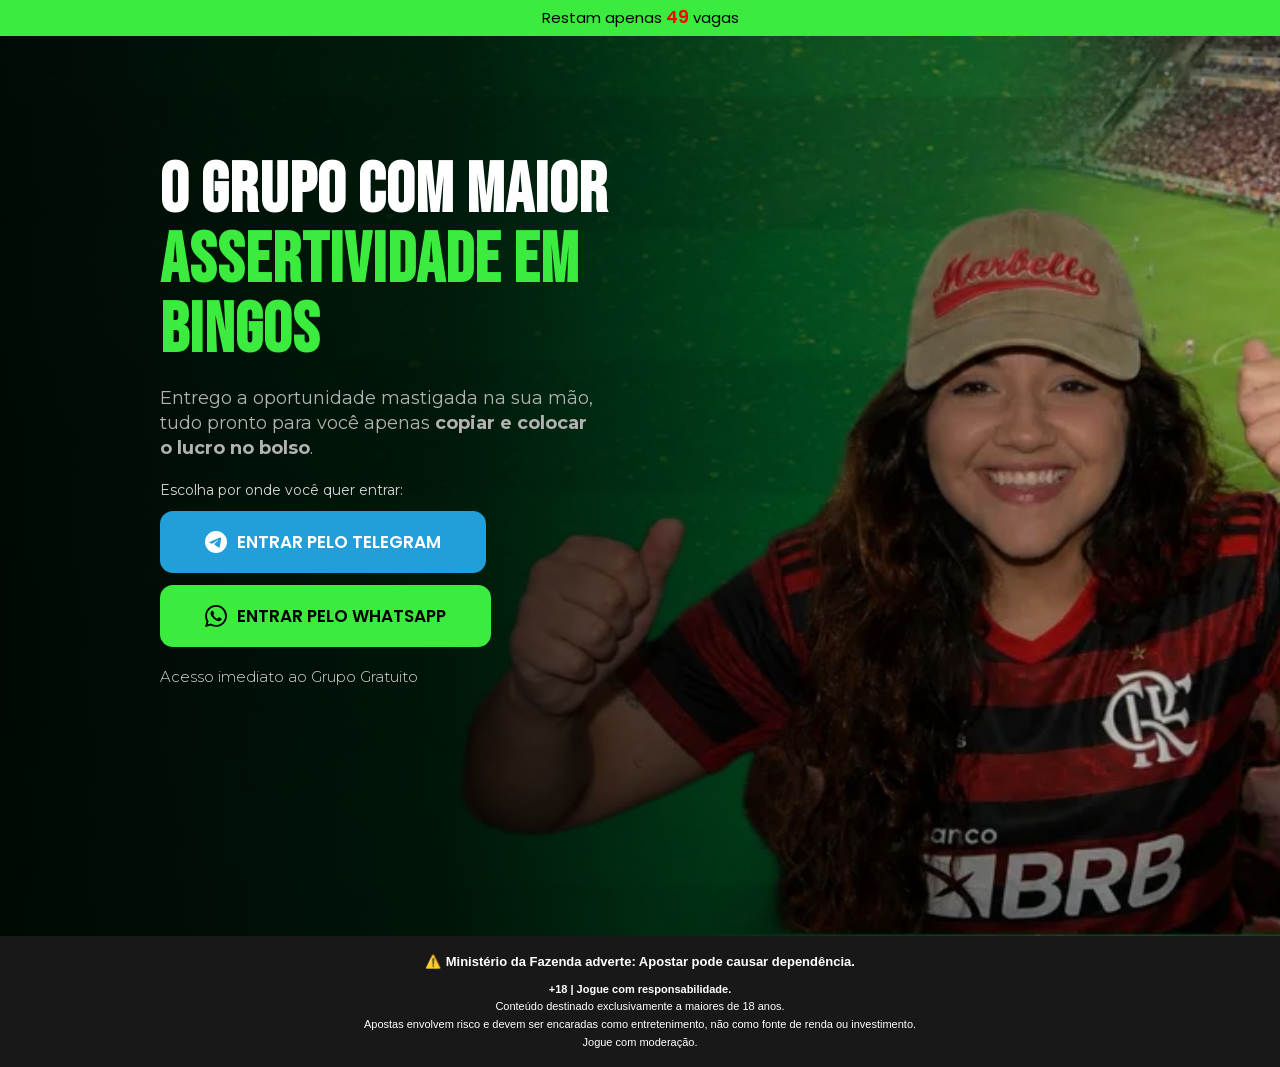
==== commit b24f9fd3: "Grupo GG: dois CTAs (Telegram em cima, WhatsApp embaixo) O lead agora escolhe por onde quer entrar. " ====
--- a/grupo-gg/index.html
+++ b/grupo-gg/index.html
@@ -272,9 +272,25 @@
     margin: 0 0 20px;
   }
 
-  .lp-cta-wrap { margin: 0 0 20px; }
+  .lp-cta-wrap {
+    margin: 0 0 20px;
+    display: flex;
+    flex-direction: column;
+    align-items: flex-start;
+    gap: 12px;
+  }
+  .lp-escolha {
+    font-family: 'Montserrat', sans-serif;
+    font-size: 14px;
+    font-weight: 400;
+    color: #D6D6D6;
+    margin: 0;
+  }
   .lp-btn {
-    display: inline-block;
+    display: inline-flex;
+    align-items: center;
+    justify-content: center;
+    gap: 10px;
     background: #3BEC3E;
     color: #000000;
     border: none;
@@ -285,12 +301,32 @@
     font-weight: 600;
     text-decoration: none;
     cursor: pointer;
+    --lp-glow: 255, 245, 36;
     animation: lp-pulse 1.6s ease-in-out infinite;
   }
+  .lp-btn .lp-btn-icone {
+    width: 22px;
+    height: 22px;
+    flex: 0 0 22px;
+    fill: currentColor;
+  }
+  /* Telegram (botao de cima) */
+  .lp-btn--telegram {
+    background: #229ED9;
+    color: #FFFFFF;
+    --lp-glow: 34, 158, 217;
+  }
+  /* WhatsApp (botao de baixo) */
+  .lp-btn--whatsapp {
+    background: #3BEC3E;
+    color: #000000;
+    --lp-glow: 59, 236, 62;
+    animation-delay: 0.8s;
+  }
   @keyframes lp-pulse {
-    0%   { box-shadow: 0 0 0 0 rgba(255, 245, 36, 0.7); transform: scale(1); }
-    50%  { box-shadow: 0 0 0 18px rgba(255, 245, 36, 0); transform: scale(1.04); }
-    100% { box-shadow: 0 0 0 0 rgba(255, 245, 36, 0); transform: scale(1); }
+    0%   { box-shadow: 0 0 0 0 rgba(var(--lp-glow), 0.7); transform: scale(1); }
+    50%  { box-shadow: 0 0 0 18px rgba(var(--lp-glow), 0); transform: scale(1.04); }
+    100% { box-shadow: 0 0 0 0 rgba(var(--lp-glow), 0); transform: scale(1); }
   }
 
   .lp-acesso {
@@ -321,6 +357,7 @@
     .lp-hero-inner { width: 66%; }
     .lp-titulo { font-size: 56px; }
     .lp-btn { padding: 16px 34px; }
+    .lp-cta-wrap { align-items: flex-start; }
   }
 
   /* ---- mobile ---------------------------------------------------------- */
@@ -339,7 +376,8 @@
     .lp-hero-inner { width: 100%; margin-bottom: 30px; }
     .lp-titulo { font-size: 50px; }
     .lp-sub { font-size: 15px; line-height: 1.5em; }
-    .lp-cta-wrap { align-self: flex-start; margin: 5px 0 -5px; padding: 5px; }
+    .lp-cta-wrap { align-self: stretch; margin: 5px 0 -5px; padding: 5px; }
+    .lp-btn { width: 100%; max-width: 360px; padding: 16px 20px; font-size: 16px; }
     .lp-acesso { font-size: 13px; text-align: left; margin: -2px 0 -15px 4px; padding-left: 5px; }
   }
 </style>
@@ -362,7 +400,17 @@
     <p class="lp-sub">Entrego a oportunidade mastigada na sua mão, tudo pronto para você apenas <b>copiar e colocar o lucro no bolso</b>.</p>
 
     <div class="lp-cta-wrap">
-      <a href="#" id="lp-cta" class="lp-btn">ENTRAR NO GRUPO GRÁTIS</a>
+      <p class="lp-escolha">Escolha por onde você quer entrar:</p>
+
+      <a href="#" id="lp-cta-telegram" class="lp-btn lp-btn--telegram">
+        <svg class="lp-btn-icone" viewBox="0 0 24 24" aria-hidden="true" focusable="false"><path d="M11.944 0A12 12 0 0 0 0 12a12 12 0 0 0 12 12 12 12 0 0 0 12-12A12 12 0 0 0 12 0a12 12 0 0 0-.056 0zm4.962 7.224c.1-.002.321.023.465.14a.506.506 0 0 1 .171.325c.016.093.036.306.02.472-.18 1.898-.962 6.502-1.36 8.627-.168.9-.499 1.201-.82 1.23-.696.065-1.225-.46-1.9-.902-1.056-.693-1.653-1.124-2.678-1.8-1.185-.78-.417-1.21.258-1.91.177-.184 3.247-2.977 3.307-3.23.007-.032.014-.15-.056-.212s-.174-.041-.249-.024c-.106.024-1.793 1.14-5.061 3.345-.48.33-.913.49-1.302.48-.428-.008-1.252-.241-1.865-.44-.752-.245-1.349-.374-1.297-.789.027-.216.325-.437.893-.663 3.498-1.524 5.83-2.529 6.998-3.014 3.332-1.386 4.025-1.627 4.476-1.635z"/></svg>
+        ENTRAR PELO TELEGRAM
+      </a>
+
+      <a href="#" id="lp-cta-whatsapp" class="lp-btn lp-btn--whatsapp">
+        <svg class="lp-btn-icone" viewBox="0 0 24 24" aria-hidden="true" focusable="false"><path d="M17.472 14.382c-.297-.149-1.758-.867-2.03-.967-.273-.099-.471-.148-.67.15-.197.297-.767.966-.94 1.164-.173.199-.347.223-.644.075-.297-.15-1.255-.463-2.39-1.475-.883-.788-1.48-1.761-1.653-2.059-.173-.297-.018-.458.13-.606.134-.133.298-.347.446-.52.149-.174.198-.298.298-.497.099-.198.05-.371-.025-.52-.075-.149-.669-1.612-.916-2.207-.242-.579-.487-.5-.669-.51-.173-.008-.371-.01-.57-.01-.198 0-.52.074-.792.372-.272.297-1.04 1.016-1.04 2.479 0 1.462 1.065 2.875 1.213 3.074.149.198 2.096 3.2 5.077 4.487.709.306 1.262.489 1.694.625.712.227 1.36.195 1.871.118.571-.085 1.758-.719 2.006-1.413.248-.694.248-1.289.173-1.413-.074-.124-.272-.198-.57-.347m-5.421 7.403h-.004a9.87 9.87 0 01-5.031-1.378l-.361-.214-3.741.982.998-3.648-.235-.374a9.86 9.86 0 01-1.51-5.26c.001-5.45 4.436-9.884 9.888-9.884 2.64 0 5.122 1.03 6.988 2.898a9.825 9.825 0 012.893 6.994c-.003 5.45-4.437 9.884-9.885 9.884m8.413-18.297A11.815 11.815 0 0012.05 0C5.495 0 .16 5.335.157 11.892c0 2.096.547 4.142 1.588 5.945L.057 24l6.305-1.654a11.882 11.882 0 005.683 1.448h.005c6.554 0 11.89-5.335 11.893-11.893a11.821 11.821 0 00-3.48-8.413z"/></svg>
+        ENTRAR PELO WHATSAPP
+      </a>
     </div>
 
     <p class="lp-acesso">Acesso imediato ao Grupo Gratuito</p>
@@ -418,16 +466,33 @@
 </script>
 
 <script>
-  // ---- CTA: entra direto no grupo (mesmo destino e mesmo rastreamento de antes)
+  // ---- CTAs: o lead escolhe o canal (Telegram ou WhatsApp) e entra direto no grupo.
+  //      Mesmo rotacionador/rastreamento que a pagina ja usava.
   (function(){
-    var DESTINO = 'https://w.app/gidogreen';
-
-    document.getElementById('lp-cta').addEventListener('click', function(e){
+    var DESTINOS = {
+      telegram: 'https://t.me/+17HqwvJOyYw1MWEx',
+      whatsapp: 'https://chat.whatsapp.com/HZ1W4DkJYlLHU5BcM0YD1e'
+    };
+
+    function irParaGrupo(canal){
+      var destino = DESTINOS[canal];
+
+      // Evento para o GTM: permite separar os leads por canal escolhido.
+      window.dataLayer = window.dataLayer || [];
+      window.dataLayer.push({ event: 'clique_grupo', canal: canal, destino: destino });
+
+      window.location.href = window.__pmRedirectBase
+        ? (window.__pmRedirectBase + '&original=' + encodeURIComponent(destino) + '&page=' + encodeURIComponent(window.location.href))
+        : destino;
+    }
+
+    [['lp-cta-telegram','telegram'], ['lp-cta-whatsapp','whatsapp']].forEach(function(par){
+      var el = document.getElementById(par[0]);
+      if (!el) return;
+      el.addEventListener('click', function(e){
         e.preventDefault();
-            // Mesmo rotacionador/rastreamento que a pagina ja usava.
-            window.location.href = window.__pmRedirectBase
-                ? (window.__pmRedirectBase + '&original=' + encodeURIComponent(DESTINO) + '&page=' + encodeURIComponent(window.location.href))
-                : DESTINO;
+        irParaGrupo(par[1]);
+      });
     });
   })();
 </script>
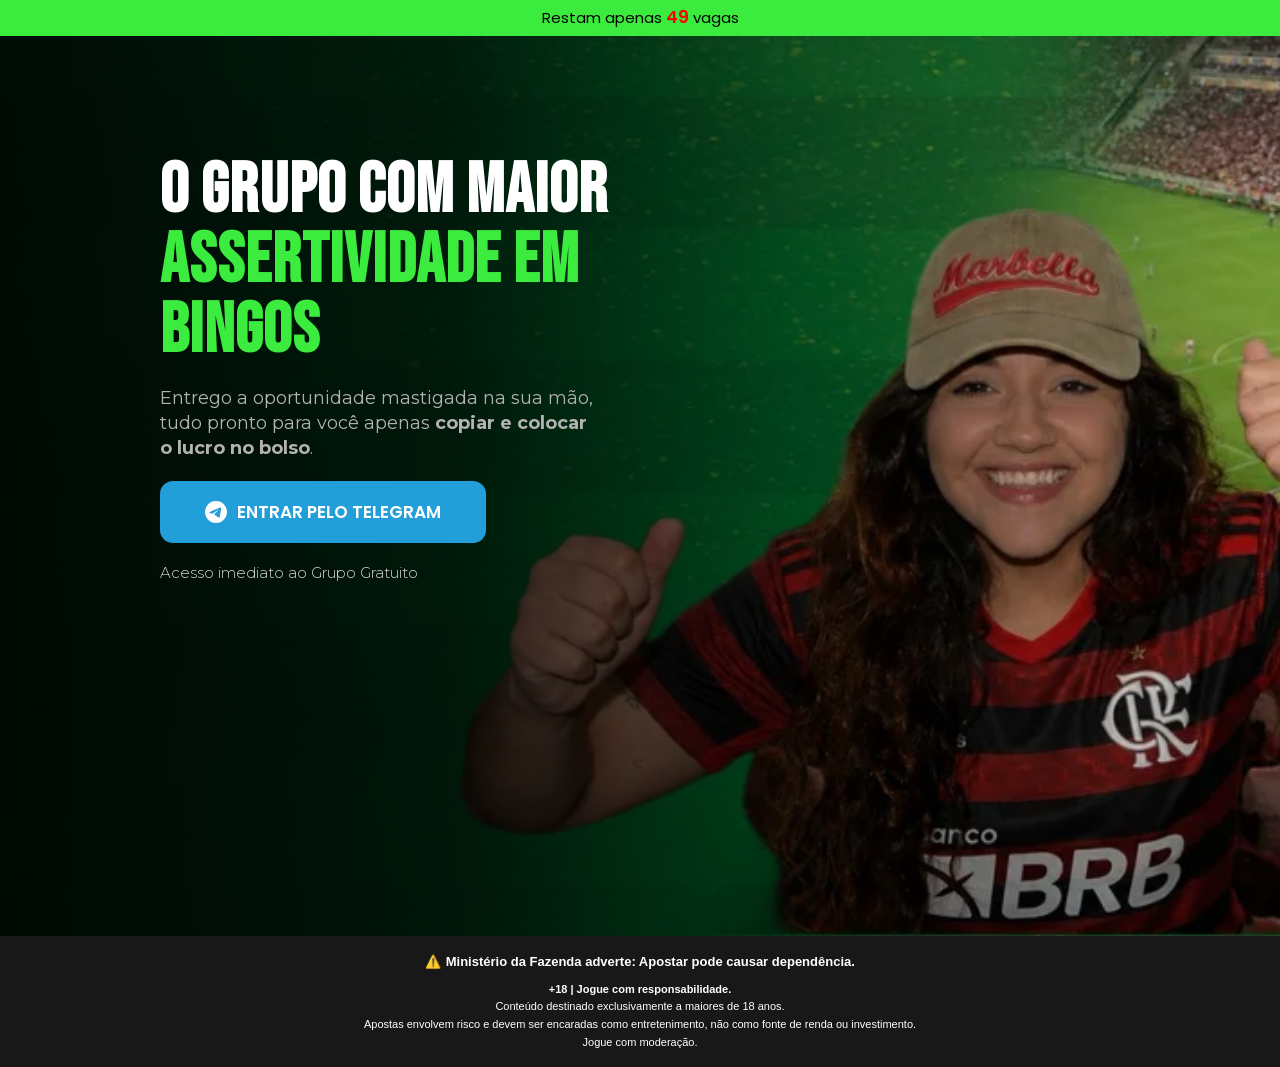
==== commit 33135be2: "grupo-gg: deixa so o botao do Telegram, com o link novo Remove o botao do WhatsApp e a linha "Escolh" ====
--- a/grupo-gg/index.html
+++ b/grupo-gg/index.html
@@ -400,17 +400,11 @@
     <p class="lp-sub">Entrego a oportunidade mastigada na sua mão, tudo pronto para você apenas <b>copiar e colocar o lucro no bolso</b>.</p>
 
     <div class="lp-cta-wrap">
-      <p class="lp-escolha">Escolha por onde você quer entrar:</p>
-
       <a href="#" id="lp-cta-telegram" class="lp-btn lp-btn--telegram">
         <svg class="lp-btn-icone" viewBox="0 0 24 24" aria-hidden="true" focusable="false"><path d="M11.944 0A12 12 0 0 0 0 12a12 12 0 0 0 12 12 12 12 0 0 0 12-12A12 12 0 0 0 12 0a12 12 0 0 0-.056 0zm4.962 7.224c.1-.002.321.023.465.14a.506.506 0 0 1 .171.325c.016.093.036.306.02.472-.18 1.898-.962 6.502-1.36 8.627-.168.9-.499 1.201-.82 1.23-.696.065-1.225-.46-1.9-.902-1.056-.693-1.653-1.124-2.678-1.8-1.185-.78-.417-1.21.258-1.91.177-.184 3.247-2.977 3.307-3.23.007-.032.014-.15-.056-.212s-.174-.041-.249-.024c-.106.024-1.793 1.14-5.061 3.345-.48.33-.913.49-1.302.48-.428-.008-1.252-.241-1.865-.44-.752-.245-1.349-.374-1.297-.789.027-.216.325-.437.893-.663 3.498-1.524 5.83-2.529 6.998-3.014 3.332-1.386 4.025-1.627 4.476-1.635z"/></svg>
         ENTRAR PELO TELEGRAM
       </a>
 
-      <a href="#" id="lp-cta-whatsapp" class="lp-btn lp-btn--whatsapp">
-        <svg class="lp-btn-icone" viewBox="0 0 24 24" aria-hidden="true" focusable="false"><path d="M17.472 14.382c-.297-.149-1.758-.867-2.03-.967-.273-.099-.471-.148-.67.15-.197.297-.767.966-.94 1.164-.173.199-.347.223-.644.075-.297-.15-1.255-.463-2.39-1.475-.883-.788-1.48-1.761-1.653-2.059-.173-.297-.018-.458.13-.606.134-.133.298-.347.446-.52.149-.174.198-.298.298-.497.099-.198.05-.371-.025-.52-.075-.149-.669-1.612-.916-2.207-.242-.579-.487-.5-.669-.51-.173-.008-.371-.01-.57-.01-.198 0-.52.074-.792.372-.272.297-1.04 1.016-1.04 2.479 0 1.462 1.065 2.875 1.213 3.074.149.198 2.096 3.2 5.077 4.487.709.306 1.262.489 1.694.625.712.227 1.36.195 1.871.118.571-.085 1.758-.719 2.006-1.413.248-.694.248-1.289.173-1.413-.074-.124-.272-.198-.57-.347m-5.421 7.403h-.004a9.87 9.87 0 01-5.031-1.378l-.361-.214-3.741.982.998-3.648-.235-.374a9.86 9.86 0 01-1.51-5.26c.001-5.45 4.436-9.884 9.888-9.884 2.64 0 5.122 1.03 6.988 2.898a9.825 9.825 0 012.893 6.994c-.003 5.45-4.437 9.884-9.885 9.884m8.413-18.297A11.815 11.815 0 0012.05 0C5.495 0 .16 5.335.157 11.892c0 2.096.547 4.142 1.588 5.945L.057 24l6.305-1.654a11.882 11.882 0 005.683 1.448h.005c6.554 0 11.89-5.335 11.893-11.893a11.821 11.821 0 00-3.48-8.413z"/></svg>
-        ENTRAR PELO WHATSAPP
-      </a>
     </div>
 
     <p class="lp-acesso">Acesso imediato ao Grupo Gratuito</p>
@@ -470,8 +464,7 @@
   //      Mesmo rotacionador/rastreamento que a pagina ja usava.
   (function(){
     var DESTINOS = {
-      telegram: 'https://t.me/+17HqwvJOyYw1MWEx',
-      whatsapp: 'https://chat.whatsapp.com/HZ1W4DkJYlLHU5BcM0YD1e'
+      telegram: 'https://t.me/+-sPaKLmRhK40NTVh'
     };
 
     function irParaGrupo(canal){
@@ -486,7 +479,7 @@
         : destino;
     }
 
-    [['lp-cta-telegram','telegram'], ['lp-cta-whatsapp','whatsapp']].forEach(function(par){
+    [['lp-cta-telegram','telegram']].forEach(function(par){
       var el = document.getElementById(par[0]);
       if (!el) return;
       el.addEventListener('click', function(e){
